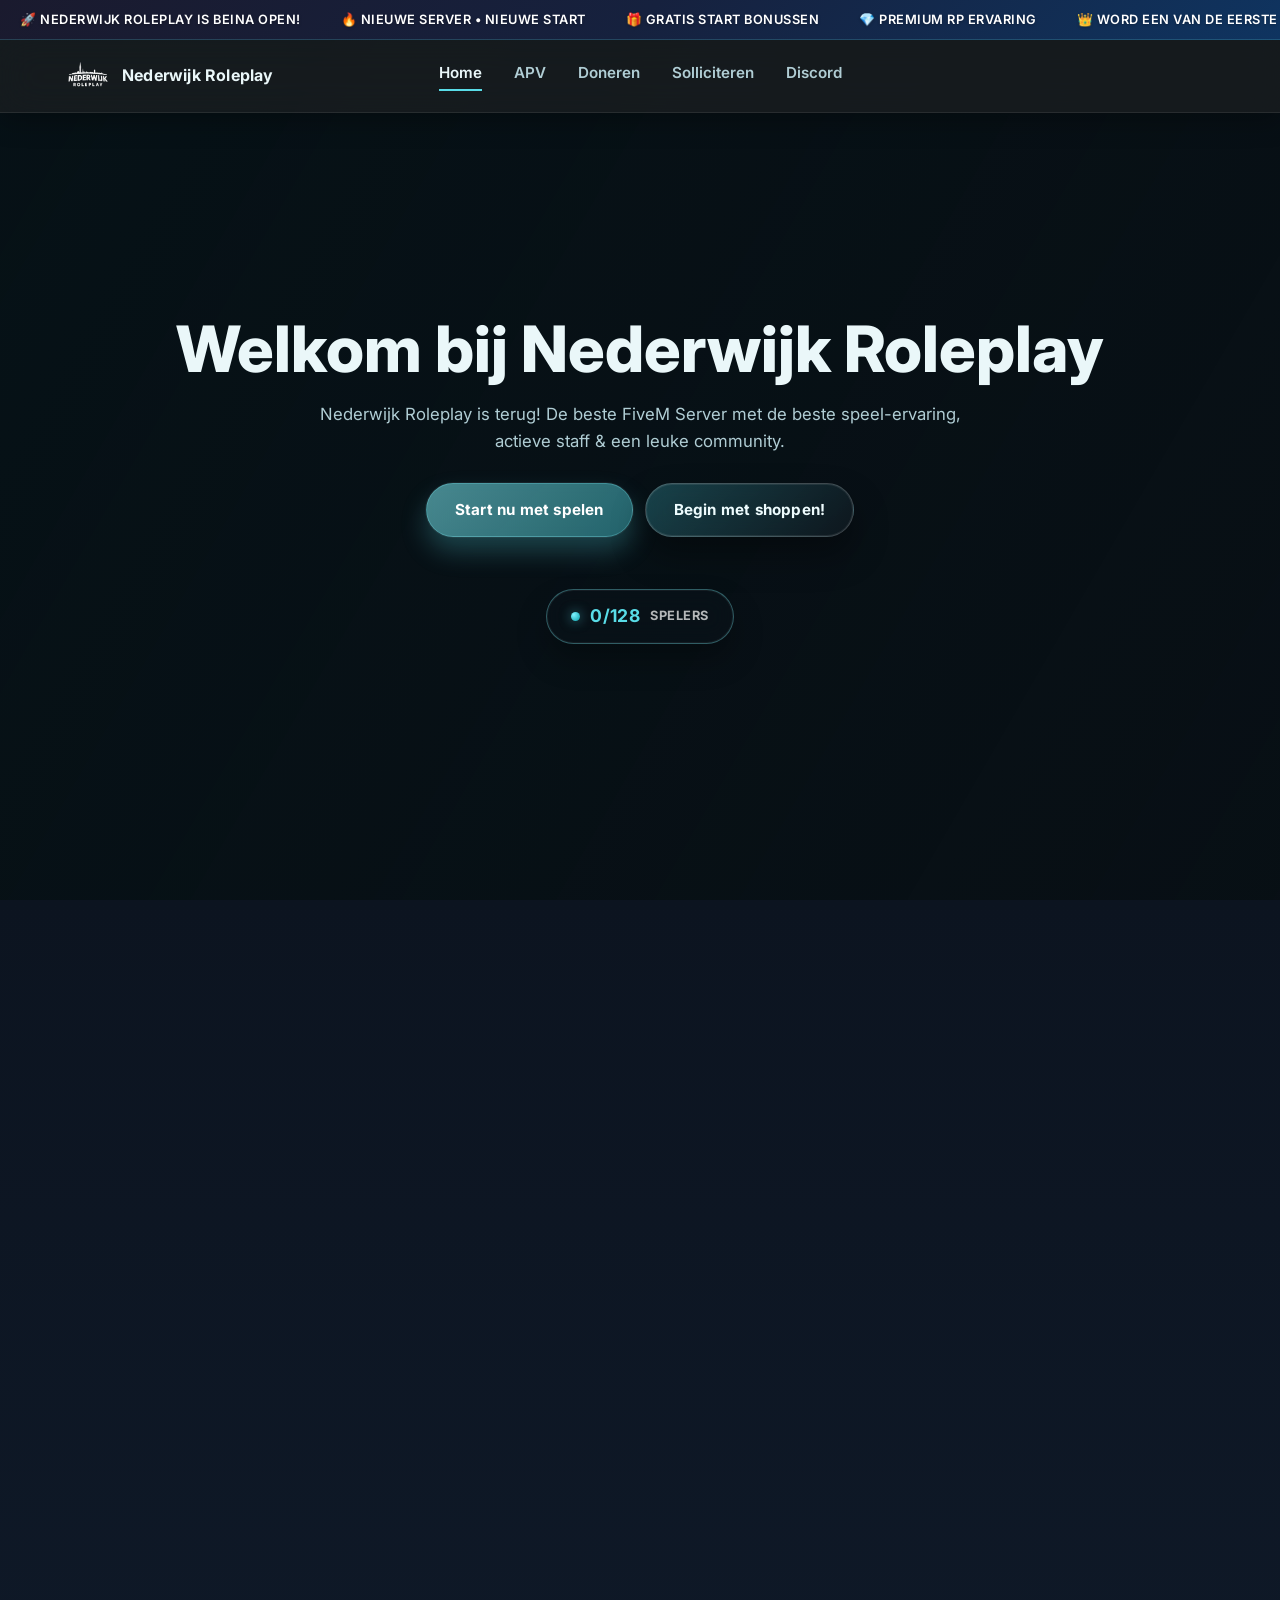
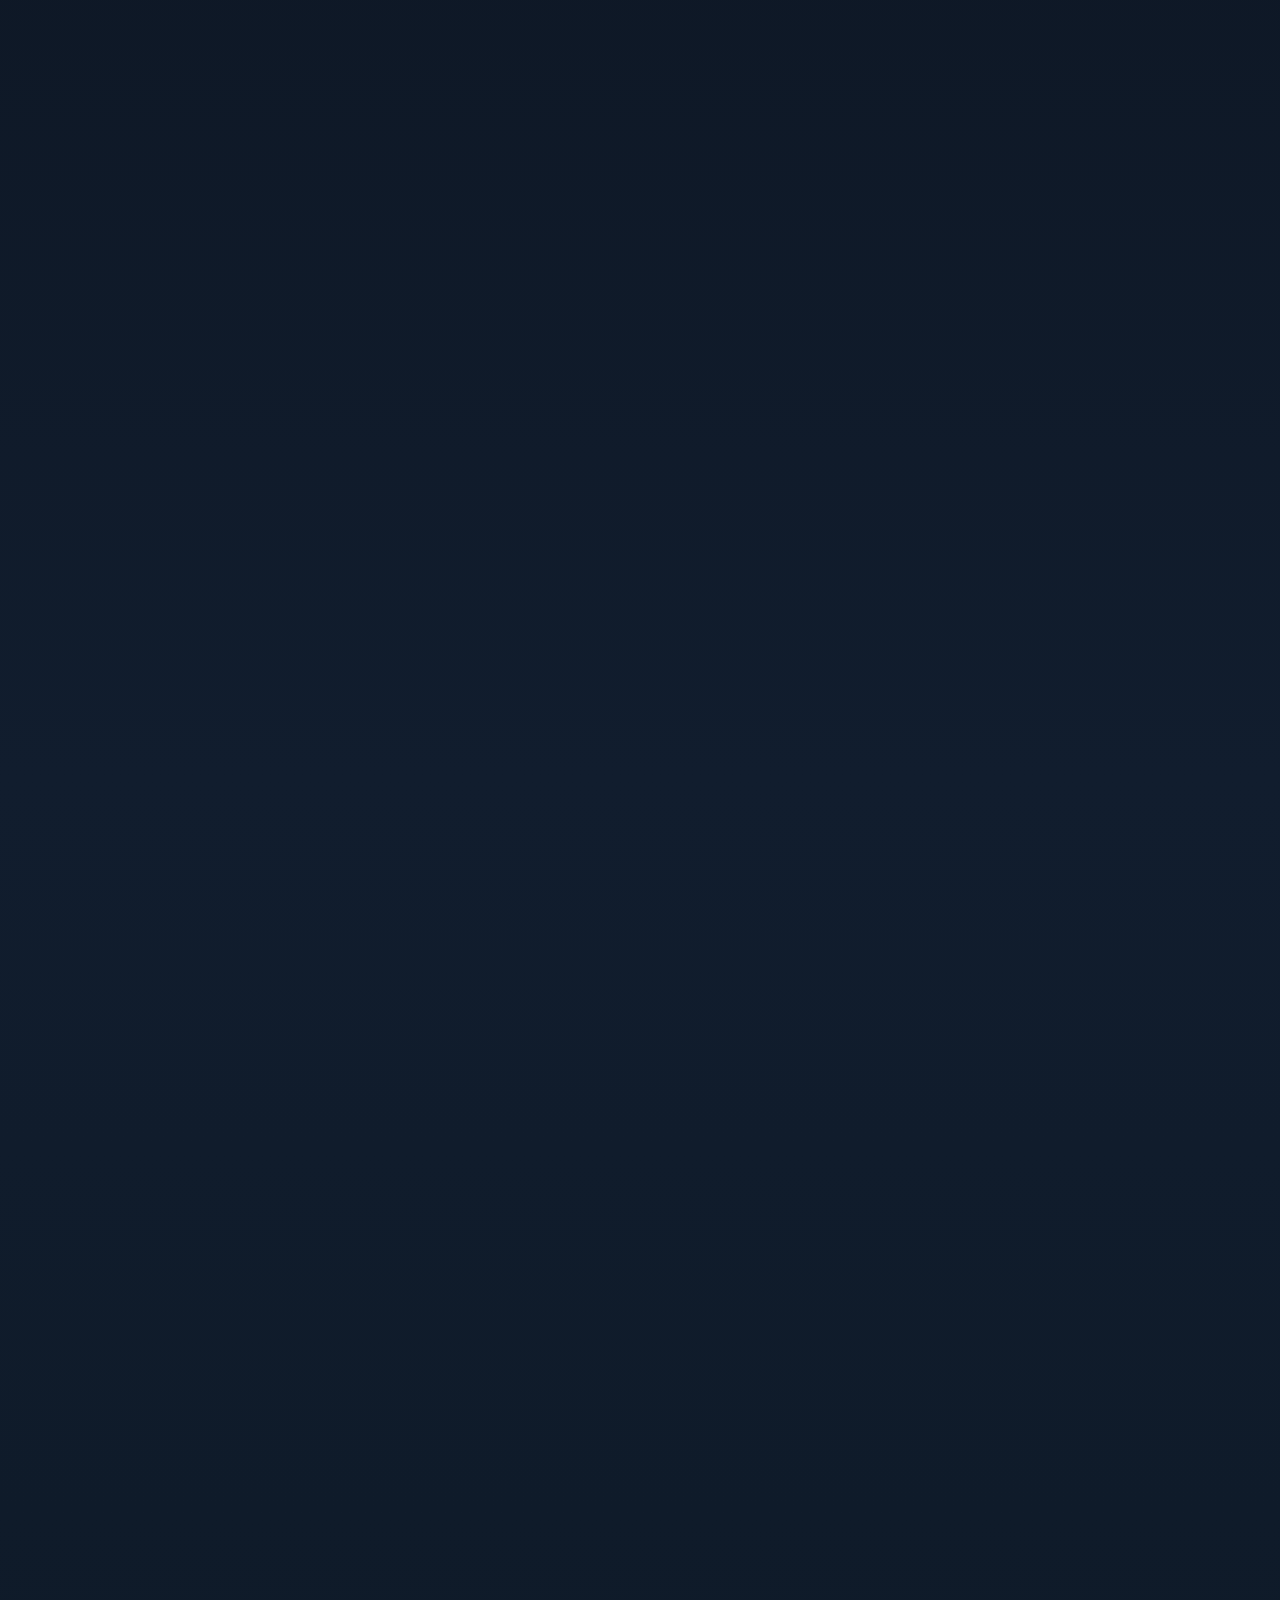
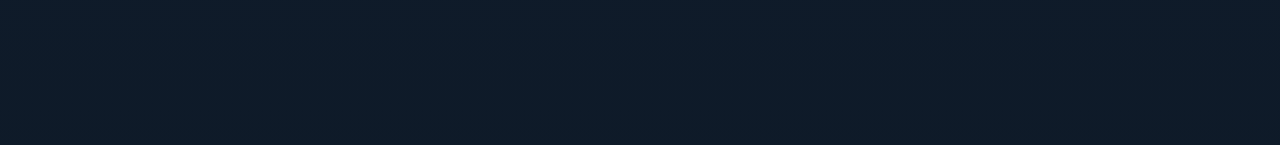
==== index.html @ 26eb183d "Update index.html" ====
<!DOCTYPE html>
<html lang="nl" class="home-page">
  <head>
    <meta charset="UTF-8" />
    <meta name="viewport" content="width=device-width, initial-scale=1.0" />
    <title>Nederwijk Roleplay | FiveM Server</title>
    <meta
      name="description"
      content="Nederwijk Roleplay is een professionele FiveM roleplay server met realistische gameplay, actieve staff en een hechte community."
    />
    <link rel="preconnect" href="https://fonts.googleapis.com" />
    <link rel="preconnect" href="https://fonts.gstatic.com" crossorigin />
    <link rel="dns-prefetch" href="https://fonts.googleapis.com" />
    <link rel="dns-prefetch" href="https://fonts.gstatic.com" />
    <link rel="dns-prefetch" href="https://discord.gg" />
    <link rel="dns-prefetch" href="https://Nederwijk-roleplay.tebex.io" />
    <link
      href="https://fonts.googleapis.com/css2?family=Inter:wght@300;400;500;600;700;800&display=swap"
      rel="stylesheet"
    />
    <link rel="icon" type="image/png" href="assets/images/favicon.png" />
    <link rel="stylesheet" href="/assets/css/styles.css" />
    <link rel="prefetch" href="/apv" />
    <link rel="prefetch" href="/solliciteren" />
  </head>
  <body class="home-page">
    <main>
      <section id="home" class="hero">
        <video
          class="hero-video"
          autoplay
          muted
          loop
          playsinline
          preload="auto"
          fetchpriority="high"
        >
          <source src="https://eindhovenrp-beta.vercel.app/assets/video/herovideo.mp4" type="video/mp4" />
        </video>
        <div class="hero-overlay"></div>
        <div class="hero-content">
          <h1>Welkom bij Nederwijk Roleplay</h1>
          <p class="hero-subtitle">
            Nederwijk Roleplay is terug! De beste FiveM Server met de beste speel-ervaring,
            actieve staff & een leuke community.
          </p>
          <div class="hero-actions">
            <a class="button primary" href="#join">
              Start nu met spelen
            </a>
            <a class="button ghost donate" href="#doneren">
              Begin met shoppen!
            </a>
          </div>
          <div class="hero-online">
            <span class="online-count">0/128</span>
            <span class="online-label">Spelers</span>
          </div>
        </div>
      </section>

      <section class="section home-donate" id="doneren">
        <div class="donate-decor donate-decor-1"></div>
        <div class="donate-decor donate-decor-2"></div>
        <div class="section-header">
          <p class="eyebrow">DONATIE STORE</p>
          <h2>Steun Nederwijk Roleplay</h2>
          <p>
            In onze officiële store vind je alles wat je nodig hebt. Met jouw steun houden
            wij de server online en kunnen honderden spelers dagelijks genieten van de beste roleplay-ervaring.
          </p>
        </div>

        <div class="donate-features">
          <div class="donate-feature">
            <svg viewBox="0 0 24 24" fill="none" stroke="currentColor" stroke-width="2" stroke-linecap="round" stroke-linejoin="round"><path d="M12 22s8-4 8-10V5l-8-3-8 3v7c0 6 8 10 8 10z"/></svg>
            <span>Veilig Betalen</span>
          </div>
          <div class="donate-feature">
            <svg viewBox="0 0 24 24" fill="none" stroke="currentColor" stroke-width="2" stroke-linecap="round" stroke-linejoin="round"><circle cx="12" cy="12" r="10"/><polyline points="12 6 12 12 16 14"/></svg>
            <span>Direct Geleverd</span>
          </div>
          <div class="donate-feature">
            <svg viewBox="0 0 24 24" fill="none" stroke="currentColor" stroke-width="2" stroke-linecap="round" stroke-linejoin="round"><path d="M20.84 4.61a5.5 5.5 0 0 0-7.78 0L12 5.67l-1.06-1.06a5.5 5.5 0 0 0-7.78 7.78l1.06 1.06L12 21.23l7.78-7.78 1.06-1.06a5.5 5.5 0 0 0 0-7.78z"/></svg>
            <span>Steun de Server</span>
          </div>
        </div>

        <div class="donate-steps-grid">
          <div class="donate-step-item">
            <span class="donate-step-num">1</span>
            <div class="donate-step-icon">
              <svg viewBox="0 0 24 24" fill="none" stroke="currentColor" stroke-width="2" stroke-linecap="round" stroke-linejoin="round">
                <path d="M15 3h4a2 2 0 0 1 2 2v14a2 2 0 0 1-2 2h-4"/>
                <polyline points="10 17 15 12 10 7"/>
                <line x1="15" y1="12" x2="3" y2="12"/>
              </svg>
            </div>
            <h4>Koppel CFX Account</h4>
            <p>
              Open je FiveM launcher en log in. Controleer rechtsboven welk CFX-account
              gekoppeld is aan je FiveM.
            </p>
          </div>
          <div class="donate-step-item">
            <span class="donate-step-num">2</span>
            <div class="donate-step-icon">
              <svg viewBox="0 0 24 24" fill="none" stroke="currentColor" stroke-width="2" stroke-linecap="round" stroke-linejoin="round">
                <rect x="3" y="5" width="18" height="14" rx="2"/>
                <line x1="3" y1="10" x2="21" y2="10"/>
                <path d="M7 15h.01"/>
                <path d="M11 15h2"/>
              </svg>
            </div>
            <h4>Shop &amp; Betaal</h4>
            <p>
              Log in op de store met hetzelfde CFX-account. Kies je items en betaal veilig
              met iDEAL, Klarna of andere methoden.
            </p>
          </div>
          <div class="donate-step-item">
            <span class="donate-step-num">3</span>
            <div class="donate-step-icon">
              <svg viewBox="0 0 24 24" fill="none" stroke="currentColor" stroke-width="2" stroke-linecap="round" stroke-linejoin="round">
                <path d="M22 11.08V12a10 10 0 1 1-5.93-9.14"/>
                <polyline points="22 4 12 14.01 9 11.01"/>
              </svg>
            </div>
            <h4>Ontvang Direct</h4>
            <p>
              Als je met hetzelfde account bent ingelogd, verschijnen je items automatisch
              in-game. Geen extra stappen nodig.
            </p>
          </div>
        </div>

        <div class="donate-cta-row">
          <p>Bij vragen kun je ons altijd bereiken via Discord. Wij accepteren iDEAL, Klarna en meer.</p>
          <a class="donate-cta-link" href="https://discord.gg/Nederwijkrp" target="_blank" rel="noreferrer">
            Ga naar de Store &rarr;
          </a>
        </div>
      </section>

      <section class="home-apply" id="solliciteren">
        <div class="apply-glow apply-glow-1"></div>
        <div class="apply-glow apply-glow-2"></div>
        <div class="apply-wrapper">
          <div class="apply-left">
            <div class="apply-left-card">
              <p class="apply-label">WORD STAFF</p>
              <h2 class="apply-title">Word onderdeel<br>van ons team</h2>
              <p class="apply-subtitle">
                Wij zijn op zoek naar gemotiveerde mensen die ons team willen versterken.
                Als stafflid help je mee aan de beste FiveM roleplay ervaring.
              </p>
              <a class="apply-discord-btn" href="/solliciteren/staff">
                Solliciteer nu
              </a>
              <div class="apply-divider"></div>
              <div class="apply-stats">
                <div class="apply-stat">
                  <div class="apply-stat-icon">
                    <svg viewBox="0 0 24 24" fill="none" stroke="currentColor" stroke-width="2" stroke-linecap="round" stroke-linejoin="round">
                      <path d="M17 21v-2a4 4 0 0 0-4-4H5a4 4 0 0 0-4 4v2"/>
                      <circle cx="9" cy="7" r="4"/>
                      <path d="M23 21v-2a4 4 0 0 0-3-3.87"/>
                      <path d="M16 3.13a4 4 0 0 1 0 7.75"/>
                    </svg>
                  </div>
                  <div>
                    <span class="apply-stat-value">Actief Team</span>
                    <span class="apply-stat-desc">Dagelijks online staffleden</span>
                  </div>
                </div>
                <div class="apply-stat">
                  <div class="apply-stat-icon">
                    <svg viewBox="0 0 24 24" fill="none" stroke="currentColor" stroke-width="2" stroke-linecap="round" stroke-linejoin="round">
                      <circle cx="12" cy="12" r="10"/>
                      <polyline points="12 6 12 12 16 14"/>
                    </svg>
                  </div>
                  <div>
                    <span class="apply-stat-value">Snelle Reactie</span>
                    <span class="apply-stat-desc">Sollicitaties binnen 48 uur</span>
                  </div>
                </div>
                <div class="apply-stat">
                  <div class="apply-stat-icon">
                    <svg viewBox="0 0 24 24" fill="none" stroke="currentColor" stroke-width="2" stroke-linecap="round" stroke-linejoin="round">
                      <path d="M22 11.08V12a10 10 0 1 1-5.93-9.14"/>
                      <polyline points="22 4 12 14.01 9 11.01"/>
                    </svg>
                  </div>
                  <div>
                    <span class="apply-stat-value">Begeleiding</span>
                    <span class="apply-stat-desc">Volledige training na selectie</span>
                  </div>
                </div>
              </div>
            </div>
          </div>
          <div class="apply-right">
            <div class="apply-process">
              <h3 class="apply-process-title">Hoe werkt het?</h3>
              <div class="apply-step-row">
                <div class="apply-step-indicator">
                  <span class="apply-step-circle">1</span>
                  <span class="apply-step-line"></span>
                </div>
                <div class="apply-step-text">
                  <h4>Lees de vereisten</h4>
                  <p>Controleer of je voldoet aan de minimale eisen zoals leeftijd en ervaring.</p>
                </div>
              </div>
              <div class="apply-step-row">
                <div class="apply-step-indicator">
                  <span class="apply-step-circle">2</span>
                  <span class="apply-step-line"></span>
                </div>
                <div class="apply-step-text">
                  <h4>Open een ticket</h4>
                  <p>Maak een sollicitatieticket aan in onze Discord en vul het formulier in.</p>
                </div>
              </div>
              <div class="apply-step-row">
                <div class="apply-step-indicator">
                  <span class="apply-step-circle">3</span>
                </div>
                <div class="apply-step-text">
                  <h4>Gesprek met management</h4>
                  <p>Na beoordeling word je uitgenodigd voor een persoonlijk gesprek.</p>
                </div>
              </div>
            </div>
            <div class="apply-requirements">
              <h3 class="apply-req-title">Vereisten</h3>
              <div class="apply-req-grid">
                <div class="apply-req-item">
                  <svg viewBox="0 0 24 24" fill="none" stroke="currentColor" stroke-width="2.5" stroke-linecap="round" stroke-linejoin="round"><polyline points="20 6 9 17 4 12"/></svg>
                  <span>Minimaal 16 jaar</span>
                </div>
                <div class="apply-req-item">
                  <svg viewBox="0 0 24 24" fill="none" stroke="currentColor" stroke-width="2.5" stroke-linecap="round" stroke-linejoin="round"><polyline points="20 6 9 17 4 12"/></svg>
                  <span>FiveM RP ervaring</span>
                </div>
                <div class="apply-req-item">
                  <svg viewBox="0 0 24 24" fill="none" stroke="currentColor" stroke-width="2.5" stroke-linecap="round" stroke-linejoin="round"><polyline points="20 6 9 17 4 12"/></svg>
                  <span>Nederlands spreken</span>
                </div>
                <div class="apply-req-item">
                  <svg viewBox="0 0 24 24" fill="none" stroke="currentColor" stroke-width="2.5" stroke-linecap="round" stroke-linejoin="round"><polyline points="20 6 9 17 4 12"/></svg>
                  <span>Meerdere uren/week</span>
                </div>
                <div class="apply-req-item">
                  <svg viewBox="0 0 24 24" fill="none" stroke="currentColor" stroke-width="2.5" stroke-linecap="round" stroke-linejoin="round"><polyline points="20 6 9 17 4 12"/></svg>
                  <span>Geen actieve straffen</span>
                </div>
                <div class="apply-req-item">
                  <svg viewBox="0 0 24 24" fill="none" stroke="currentColor" stroke-width="2.5" stroke-linecap="round" stroke-linejoin="round"><polyline points="20 6 9 17 4 12"/></svg>
                  <span>Werkende microfoon</span>
                </div>
              </div>
            </div>
          </div>
        </div>
      </section>
    </main>
    <footer class="footer">
      <div class="footer-top">
        <div class="footer-grid">
          <div class="footer-brand">
            <a class="logo" href="/home">
              <span class="logo-mark">
                <img src="assets/images/ehlogo.png" alt="Nederwijk Roleplay" loading="lazy" decoding="async" />
              </span>
              <span class="logo-text">Nederwijk Roleplay</span>
            </a>
            <p class="footer-brand-desc">
              De beste FiveM roleplay ervaring van Nederland. Kwaliteit, sfeer en realistische verhalen staan bij ons centraal.
            </p>
            <div class="footer-socials">
              <a href="https://discord.gg/Nederwijkrp" target="_blank" rel="noreferrer" aria-label="Discord">
                <svg viewBox="0 0 24 24" aria-hidden="true"><path fill="currentColor" d="M19.73 4.87A18.7 18.7 0 0 0 15.1 3.5a13 13 0 0 0-.64 1.3 17.5 17.5 0 0 0-4.92 0c-.19-.45-.41-.88-.64-1.3A18.6 18.6 0 0 0 4.27 4.87C1.6 8.9.88 12.83 1.23 16.7a18.6 18.6 0 0 0 5.53 2.8c.45-.62.85-1.27 1.2-1.95a12 12 0 0 1-1.9-.93c.16-.12.32-.24.47-.36a13.7 13.7 0 0 0 11 0c.16.12.32.24.47.36-.62.37-1.26.69-1.9.93.35.68.75 1.33 1.2 1.95a18.6 18.6 0 0 0 5.53-2.8c.48-4.48-.7-8.38-3.13-11.83ZM8.7 14.6c-1.04 0-1.9-.96-1.9-2.12 0-1.16.83-2.12 1.9-2.12 1.06 0 1.91.96 1.9 2.12 0 1.16-.84 2.12-1.9 2.12Zm6.6 0c-1.04 0-1.9-.96-1.9-2.12 0-1.16.83-2.12 1.9-2.12 1.06 0 1.91.96 1.9 2.12 0 1.16-.84 2.12-1.9 2.12Z"/></svg>
              </a>
            </div>
          </div>
          <div class="footer-col">
            <h4>Navigatie</h4>
            <ul>
              <li><a href="/home">Home</a></li>
              <li><a href="/apv">Regels</a></li>
              <li><a href="https://Nederwijk-roleplay.tebex.io/" target="_blank" rel="noreferrer">Doneren</a></li>
              <li><a href="/solliciteren">Solliciteren</a></li>
            </ul>
          </div>
          <div class="footer-col">
            <h4>Community</h4>
            <ul>
              <li><a href="https://discord.gg/Nederwijkrp" target="_blank" rel="noreferrer">Discord Server</a></li>
              <li><a href="https://discord.gg/Nederwijkrp" target="_blank" rel="noreferrer">Support Ticket</a></li>
              <li><a href="/solliciteren">Solliciteren</a></li>
            </ul>
          </div>
          <div class="footer-col">
            <h4>Informatie</h4>
            <ul>
              <li><a href="/apv">Serverregels</a></li>
              <li><a href="https://discord.gg/Nederwijkrp" target="_blank" rel="noreferrer">Veelgestelde Vragen</a></li>
              <li><a href="https://Nederwijk-roleplay.tebex.io/" target="_blank" rel="noreferrer">Store &amp; Donaties</a></li>
            </ul>
          </div>
        </div>
      </div>
      <div class="footer-bottom">
        <div class="footer-bottom-inner">
          <span>&copy; 2026 Nederwijk Roleplay. Alle rechten voorbehouden.</span>
          <div class="footer-bottom-links">
            <a href="https://discord.gg/Nederwijkrp" target="_blank" rel="noreferrer">Contact</a>
            <span class="footer-dot"></span>
            <a href="/apv">Regels</a>
          </div>
        </div>
      </div>
    </footer>
    <script src="assets/js/script.js" defer></script>
  </body>
</html>
---- assets/css/styles.css ----
:root {
  color-scheme: dark;
  --primary: #59dce7;
  --primary-dark: #2bb8c3;
  --bg: #111111;
  --surface: rgba(41, 41, 41, 0.6);
  --surface-soft: rgba(41, 41, 41, 0.45);
  --text: #eaf7f9;
  --muted: #b0cdd4;
  --border: rgba(255, 255, 255, 0.08);
  --shadow: 0 30px 60px rgba(0, 0, 0, 0.45);
}

* {
  margin: 0;
  padding: 0;
  box-sizing: border-box;
}

html,
body {
  height: 100%;
}

body {
  font-family: "Inter", sans-serif;
  background:
    radial-gradient(circle at top, rgba(41, 41, 41, 0.35), rgba(17, 17, 17, 0.9)),
    var(--bg);
  color: var(--text);
  line-height: 1.6;
  overflow-x: hidden;
}

body.rules-page {
  background: #0d1822;
}

body.solliciteren-page {
  background: #0d1822;
}



html.home-page,
body.home-page {
  min-height: 100%;
  overscroll-behavior: none;
}

body.home-page {
  width: 100%;
  position: relative;
  overflow-x: hidden;
}

body.home-page main {
  min-height: 100vh;
}

body.home-page .hero {
  min-height: 100vh;
}

a {
  color: inherit;
  text-decoration: none;
}

img {
  max-width: 100%;
  display: block;
}

.site-header {
  position: fixed;
  top: 40px;
  left: 0;
  right: 0;
  z-index: 50;
  backdrop-filter: blur(18px);
  -webkit-backdrop-filter: blur(18px);
  background: rgba(41, 41, 41, 0.45);
  border-bottom: 1px solid var(--border);
  box-shadow: 0 10px 24px rgba(0, 0, 0, 0.25);
  transform: translateZ(0);
  will-change: transform;
}

body:not(.home-page):not(.rules-page):not(.solliciteren-page) .site-header {
  top: 0;
}

.promo-bar {
  position: fixed;
  top: 0;
  left: 0;
  right: 0;
  z-index: 51;
  background: linear-gradient(135deg, #1a1a2e 0%, #16213e 50%, #0f3460 100%);
  border-bottom: 1px solid rgba(89, 220, 231, 0.2);
  overflow: hidden;
  height: 40px;
  display: none;
}


body.home-page .promo-bar,
body.rules-page .promo-bar,
body.solliciteren-page .promo-bar {
  display: block;
}

@keyframes shimmer {
  0%, 100% { opacity: 0.3; }
  50% { opacity: 0.7; }
}

.promo-bar.hidden {
  transform: translateY(-100%);
  opacity: 0;
  pointer-events: none;
}

.promo-track {
  display: flex;
  align-items: center;
  gap: 0;
  height: 40px;
  white-space: nowrap;
  width: max-content;
  animation: promo-scroll 50s linear infinite;
  will-change: transform;
  transform: translateZ(0);
  backface-visibility: hidden;
}

.promo-items {
  display: inline-flex;
  align-items: center;
  gap: 40px;
  padding: 0 20px;
  flex-shrink: 0;
  font-weight: 600;
  color: #ffffff;
  text-transform: uppercase;
  letter-spacing: 0.8px;
  font-size: 0.8rem;
  text-shadow: 0 1px 3px rgba(0, 0, 0, 0.3);
}

.promo-items span {
  display: inline-flex;
  align-items: center;
  gap: 10px;
  padding: 0;
  border-radius: 0;
  background: transparent;
  border: none;
  font-size: 0.8rem;
  font-weight: 600;
  letter-spacing: 0.5px;
  text-transform: uppercase;
  color: #fff;
  position: relative;
}

.promo-items span svg {
  width: 16px;
  height: 16px;
  flex-shrink: 0;
  stroke-linecap: round;
  stroke-linejoin: round;
}

@keyframes iconPulse {
  0%, 100% { 
    transform: scale(1);
  }
  50% { 
    transform: scale(1.08);
  }
}

.promo-items span::before {
  display: none;
}

@keyframes promo-scroll {
  from {
    transform: translateX(0);
  }
  to {
    transform: translateX(-20%);
  }
}

.navbar {
  max-width: 1200px;
  margin: 0 auto;
  display: flex;
  flex-wrap: wrap;
  align-items: center;
  justify-content: center;
  gap: 16px;
  padding: 16px 20px;
  min-height: 72px;
  position: relative;
}

.navbar .logo {
  flex-shrink: 0;
}

.navbar .nav-links {
  order: 3;
  flex-basis: 100%;
}

.navbar .nav-actions {
  display: flex;
  align-items: center;
  gap: 12px;
  position: absolute;
  right: 20px;
  top: 50%;
  transform: translateY(-50%);
}

.logo {
  display: flex;
  align-items: center;
  gap: 14px;
  font-weight: 700;
  letter-spacing: 0.2px;
}

.logo-mark {
  display: inline-flex;
  align-items: center;
  justify-content: center;
}

.logo img {
  width: 40px;
  height: 40px;
  object-fit: contain;
}

.logo-text {
  font-size: 1.2rem;
  font-weight: 700;
  color: var(--text);
}

.nav-actions {
  display: flex;
  align-items: center;
  gap: 20px;
  justify-content: flex-end;
}

.nav-links {
  display: none;
  align-items: center;
  justify-content: center;
  gap: 32px;
  font-weight: 600;
  font-size: 0.95rem;
  color: var(--muted);
  width: 100%;
}

.nav-links a {
  position: relative;
  padding-bottom: 6px;
  transition: color 0.3s ease;
}

.nav-links a::after {
  content: "";
  position: absolute;
  left: 0;
  bottom: 0;
  width: 0;
  height: 2px;
  background: var(--primary);
  transition: width 0.3s ease;
}

.nav-links a:hover,
.nav-links a:focus {
  color: var(--text);
}

.nav-links a.active {
  color: var(--text);
}

.nav-links a.active::after {
  width: 100%;
}

.nav-links a:hover::after,
.nav-links a:focus::after {
  width: 100%;
}

.nav-discord {
  padding: 10px 20px;
  height: 46px;
  min-width: 100px;
  border-radius: 14px;
  display: inline-flex;
  align-items: center;
  justify-content: center;
  gap: 8px;
  background: linear-gradient(135deg, rgba(109, 123, 255, 0.95), rgba(81, 99, 255, 0.9));
  color: #ffffff;
  border: 1px solid rgba(255, 255, 255, 0.2);
  box-shadow: 0 12px 22px rgba(81, 99, 255, 0.35);
  font-weight: 700;
  letter-spacing: 0.2px;
  font-size: 0.9rem;
  transition: transform 0.2s ease, box-shadow 0.2s ease, filter 0.2s ease;
}

.nav-discord svg {
  width: 18px;
  height: 18px;
  fill: currentColor;
}

.nav-discord span {
  display: none;
}

/* Discord link inside mobile nav menu - hidden on desktop */
.nav-link-discord {
  display: none;
}

.nav-discord:hover {
  transform: translateY(-2px);
  box-shadow: 0 20px 34px rgba(81, 99, 255, 0.5), 0 0 22px rgba(81, 99, 255, 0.35);
  filter: brightness(1.05);
}

.nav-toggle {
  display: flex;
  flex-direction: column;
  margin-left: 8px;
  width: 44px;
  height: 44px;
  border-radius: 12px;
  border: 1px solid var(--border);
  background: var(--surface);
  align-items: center;
  justify-content: center;
  gap: 5px;
  cursor: pointer;
  position: relative;
  z-index: 120;
  transition: background 0.3s ease, border-color 0.3s ease;
}

.nav-toggle:hover {
  background: rgba(89, 220, 231, 0.08);
  border-color: rgba(89, 220, 231, 0.2);
}

.nav-toggle span {
  display: block;
  width: 20px;
  height: 2px;
  background: var(--text);
  border-radius: 2px;
  transition: transform 0.3s ease, opacity 0.3s ease, width 0.3s ease;
}

/* Hamburger to X animation */
.nav-toggle[aria-expanded="true"] span:nth-child(1) {
  transform: translateY(7px) rotate(45deg);
}

.nav-toggle[aria-expanded="true"] span:nth-child(2) {
  opacity: 0;
  transform: scaleX(0);
}

.nav-toggle[aria-expanded="true"] span:nth-child(3) {
  transform: translateY(-7px) rotate(-45deg);
}

.hero {
  position: relative;
  height: 100vh;
  height: 100svh;
  display: flex;
  align-items: center;
  justify-content: center;
  margin-top: 0;
  padding: 100px 20px 60px;
  overflow: hidden;
  background: #0a0e14;
  contain: layout style;
}


.page-hero {
  position: relative;
  margin-top: -72px;
  padding: 140px 24px 90px;
  overflow: hidden;
  background: radial-gradient(circle at top, rgba(15, 28, 38, 0.7), rgba(6, 12, 18, 0.98));
}

.page-hero::after {
  content: "";
  position: absolute;
  inset: 0;
  background: linear-gradient(120deg, rgba(89, 220, 231, 0.08), transparent 60%);
  pointer-events: none;
}

.page-hero-content {
  position: relative;
  z-index: 1;
  max-width: 900px;
  margin: 0 auto;
  text-align: center;
}

.hero-video {
  position: absolute;
  inset: 0;
  width: 100%;
  height: 100%;
  min-width: 100%;
  min-height: 100%;
  object-fit: cover;
  object-position: center;
  z-index: 0;
  filter: saturate(1.1);
  transform: translateZ(0);
  backface-visibility: hidden;
  opacity: 1;
}

.hero-video.is-playing {
  opacity: 1;
}

.hero-overlay {
  position: absolute;
  inset: 0;
  background: linear-gradient(
      120deg,
      rgba(6, 18, 23, 0.9),
      rgba(6, 18, 23, 0.4)
    );
  z-index: 1;
}

.hero-content {
  position: relative;
  max-width: 1000px;
  text-align: center;
  z-index: 2;
}

.eyebrow {
  text-transform: uppercase;
  letter-spacing: 2.5px;
  font-size: 0.85rem;
  color: #f3fdff;
  font-weight: 900;
  display: inline-flex;
  align-items: center;
  padding: 8px 18px;
  border-radius: 999px;
  background: linear-gradient(135deg, rgba(89, 220, 231, 0.35), rgba(81, 99, 255, 0.18));
  border: 1px solid rgba(89, 220, 231, 0.6);
  box-shadow: 0 14px 28px rgba(8, 15, 20, 0.35), 0 0 18px rgba(89, 220, 231, 0.18);
  position: relative;
  overflow: hidden;
  animation: eyebrow-glow 3.2s ease-in-out infinite;
}

.rules-page .eyebrow {
  background: linear-gradient(135deg, rgba(255, 255, 255, 0.08), rgba(255, 255, 255, 0.04));
  border: 1px solid rgba(255, 255, 255, 0.15);
  box-shadow: 0 8px 16px rgba(0, 0, 0, 0.3);
  color: rgba(255, 255, 255, 0.9);
}

.eyebrow::after {
  content: "";
  position: absolute;
  inset: 0;
  background: linear-gradient(120deg, transparent, rgba(255, 255, 255, 0.18), transparent);
  transform: translateX(-120%);
  animation: eyebrow-sheen 3.2s ease-in-out infinite;
}

@keyframes eyebrow-glow {
  0%,
  100% {
    box-shadow: 0 14px 28px rgba(8, 15, 20, 0.35), 0 0 16px rgba(89, 220, 231, 0.2);
  }
  50% {
    box-shadow: 0 18px 36px rgba(8, 15, 20, 0.4), 0 0 26px rgba(89, 220, 231, 0.35);
  }
}

@keyframes eyebrow-sheen {
  0% {
    transform: translateX(-120%);
    opacity: 0;
  }
  40% {
    opacity: 0.6;
  }
  60% {
    transform: translateX(120%);
    opacity: 0;
  }
  100% {
    transform: translateX(120%);
    opacity: 0;
  }
}

.hero h1 {
  font-size: clamp(1.8rem, 6vw, 4rem);
  margin: 14px 0 14px;
  font-weight: 800;
  line-height: 1.2;
}

.hero-subtitle {
  color: var(--muted);
  max-width: 680px;
  margin: 0 auto 28px;
  font-size: clamp(0.95rem, 2.5vw, 1.05rem);
  line-height: 1.6;
}

.hero-actions {
  display: flex;
  justify-content: center;
  gap: 12px;
  flex-wrap: wrap;
  margin-bottom: 32px;
}

.button {
  display: inline-flex;
  align-items: center;
  justify-content: center;
  gap: 10px;
  padding: 14px 28px;
  border-radius: 999px;
  font-weight: 700;
  font-size: 0.95rem;
  border: 1px solid transparent;
  letter-spacing: 0.2px;
  box-shadow: 0 12px 24px rgba(0, 0, 0, 0.2);
  transition: transform 0.25s ease, box-shadow 0.25s ease, border-color 0.25s ease,
    background 0.25s ease;
}

.button-icon {
  width: 18px;
  height: 18px;
  fill: currentColor;
  opacity: 0.9;
}

.button:hover {
  transform: translateY(-2px);
}

.button.primary {
  background: linear-gradient(
    135deg,
    rgba(125, 235, 243, 0.55),
    rgba(70, 201, 213, 0.45)
  );
  color: #ffffff;
  border: 1px solid rgba(125, 235, 243, 0.3);
  box-shadow: 0 14px 26px rgba(89, 220, 231, 0.25), 0 0 0 1px rgba(255, 255, 255, 0.06);
  backdrop-filter: blur(6px);
}

.button.ghost {
  border-color: rgba(125, 235, 243, 0.55);
  color: var(--text);
  background: rgba(10, 19, 26, 0.55);
  backdrop-filter: blur(12px);
  box-shadow: 0 16px 30px rgba(0, 0, 0, 0.28), inset 0 0 0 1px rgba(255, 255, 255, 0.05);
}

.button.ghost.donate {
  border-color: rgba(255, 255, 255, 0.2);
  background: linear-gradient(
    135deg,
    rgba(72, 198, 214, 0.28),
    rgba(14, 23, 30, 0.9)
  );
  color: #eefcfe;
  font-weight: 700;
  box-shadow: 0 18px 34px rgba(0, 0, 0, 0.35),
    inset 0 0 0 1px rgba(255, 255, 255, 0.08);
  transition: transform 0.2s ease, box-shadow 0.2s ease, border-color 0.2s ease,
    background 0.2s ease;
}

.button.primary:hover {
  box-shadow: 0 20px 36px rgba(89, 220, 231, 0.42), 0 0 22px rgba(89, 220, 231, 0.2);
}

.button.ghost:hover {
  border-color: rgba(125, 235, 243, 0.85);
  box-shadow: 0 18px 32px rgba(0, 0, 0, 0.35), 0 0 18px rgba(89, 220, 231, 0.2);
}

.button.ghost.donate:hover {
  border-color: rgba(255, 255, 255, 0.24);
  background: linear-gradient(
    135deg,
    rgba(89, 220, 231, 0.4),
    rgba(10, 21, 27, 0.75)
  );
  box-shadow: 0 18px 34px rgba(0, 0, 0, 0.35),
    0 0 18px rgba(89, 220, 231, 0.18),
    inset 0 0 0 1px rgba(255, 255, 255, 0.08);
}

.hero-online {
  margin-top: 20px;
  display: inline-flex;
  align-items: center;
  gap: 10px;
  padding: 12px 24px;
  border-radius: 999px;
  background: rgba(10, 19, 26, 0.55);
  border: 1px solid rgba(125, 235, 243, 0.35);
  box-shadow: 0 16px 30px rgba(0, 0, 0, 0.28), inset 0 0 0 1px rgba(255, 255, 255, 0.05);
  backdrop-filter: blur(12px);
  transition: transform 0.25s ease, box-shadow 0.25s ease, border-color 0.25s ease,
    background 0.25s ease;
  position: relative;
}

.hero-online::before {
  content: "";
  width: 9px;
  height: 9px;
  border-radius: 50%;
  background: radial-gradient(circle at 30% 30%, #7ff3ff, #2bb8c3 70%);
  box-shadow: 0 0 12px rgba(89, 220, 231, 0.55);
}

.hero-online:hover {
  transform: translateY(-3px);
  border-color: rgba(125, 235, 243, 0.6);
  background: rgba(14, 26, 34, 0.68);
  box-shadow: 0 20px 36px rgba(0, 0, 0, 0.38), 0 0 18px rgba(89, 220, 231, 0.18);
}

.online-count {
  font-size: 1.1rem;
  font-weight: 700;
  color: var(--primary);
  letter-spacing: 0.4px;
}

.online-label {
  font-size: 0.8rem;
  color: rgba(255, 255, 255, 0.7);
  letter-spacing: 0.5px;
  text-transform: uppercase;
  font-weight: 700;
}

.section {
  padding: 120px 24px;
}

.section.alt {
  background: rgba(41, 41, 41, 0.3);
}

.section-header {
  max-width: 840px;
  margin: 0 auto 56px;
  text-align: center;
}

.section-header h2 {
  font-size: clamp(2.2rem, 3.2vw, 3.3rem);
  margin: 16px 0 14px;
  letter-spacing: -0.02em;
  font-weight: 800;
}

.section-header p {
  color: var(--muted);
  font-size: 1.05rem;
  max-width: 720px;
  margin: 0 auto;
  line-height: 1.7;
}

.card-grid {
  max-width: 1100px;
  margin: 0 auto;
  display: grid;
  grid-template-columns: repeat(auto-fit, minmax(240px, 1fr));
  gap: 24px;
}

.card {
  padding: 28px;
  border-radius: 20px;
  background: var(--surface);
  border: 1px solid var(--border);
  box-shadow: var(--shadow);
}

.card h3 {
  margin-bottom: 12px;
}

.card p {
  color: var(--muted);
}

.content-split {
  max-width: 1100px;
  margin: 0 auto;
  display: grid;
  grid-template-columns: repeat(auto-fit, minmax(280px, 1fr));
  gap: 40px;
  align-items: center;
}

.rules-page .site-header {
  position: fixed;
  top: 40px;
  left: 0;
  right: 0;
}

.rules-page .rules-main {
  padding-top: 152px;
}

.rules-hero {
  padding: 60px 24px 100px;
  min-height: calc(100vh - 152px);
  display: flex;
  align-items: center;
  justify-content: center;
  position: relative;
  overflow: hidden;
  background: linear-gradient(180deg, #0a0e14 0%, #0f1419 100%);
}

.rules-hero::before {
  content: "";
  position: absolute;
  inset: 0;
  background: radial-gradient(circle at 20% 20%, rgba(255, 255, 255, 0.03), transparent 50%);
  opacity: 0.6;
  pointer-events: none;
}

.rules-hero-inner {
  width: 100%;
  max-width: 1200px;
  margin: 0 auto;
  display: grid;
  gap: 32px;
  align-items: center;
  justify-items: center;
  position: relative;
  z-index: 1;
}

.rules-hero-card {
  width: 100%;
  max-width: 1000px;
  padding: 64px;
  border-radius: 24px;
  background: rgba(12, 17, 22, 0.9);
  border: 1px solid rgba(255, 255, 255, 0.12);
  box-shadow: 0 12px 32px rgba(0, 0, 0, 0.4);
  position: relative;
  overflow: hidden;
}

.rules-hero-card::after {
  content: "�";
  position: absolute;
  top: 28px;
  right: 28px;
  font-size: 1.6rem;
  padding: 10px;
  border-radius: 12px;
  background: rgba(255, 255, 255, 0.05);
  border: 1px solid rgba(255, 255, 255, 0.1);
  box-shadow: 0 8px 16px rgba(0, 0, 0, 0.3);
  opacity: 0.8;
}

.rules-hero-card h1 {
  margin: 12px 0 16px;
  padding-bottom: 16px;
  color: #ffffff;
  font-size: 2.5rem;
  font-weight: 700;
  border-bottom: 2px solid rgba(255, 255, 255, 0.1);
}

.rules-hero-card::after {
  display: none;
}

.rules-hero-card p {
  color: rgba(255, 255, 255, 0.7);
  margin-bottom: 16px;
  line-height: 1.7;
}


.intro-actions {
  display: flex;
  flex-wrap: wrap;
  gap: 16px;
  margin-top: 24px;
}

.support-info {
  margin-top: 32px;
  padding: 20px 24px;
  background: rgba(255, 255, 255, 0.03);
  border: 1px solid rgba(255, 255, 255, 0.1);
  border-radius: 12px;
}

.support-info p {
  margin: 0;
  color: rgba(255, 255, 255, 0.8);
  font-size: 0.95rem;
  line-height: 1.6;
}

.support-info a {
  color: #59dce7;
  text-decoration: none;
  font-weight: 600;
  transition: color 0.2s ease;
}

.support-info a:hover {
  color: #7de7f0;
  text-decoration: underline;
}

.rules-section-header {
  max-width: 860px;
  margin: 0 auto 56px;
  text-align: center;
}

.rules-section-header h2 {
  font-size: clamp(2.1rem, 3vw, 3.1rem);
  margin: 16px 0 14px;
  color: #ffffff;
  font-weight: 700;
}

.rules-section-header p {
  color: rgba(255, 255, 255, 0.6);
  font-size: 1.05rem;
  line-height: 1.6;
}

.rules-penalties {
  padding: 120px 24px 110px;
  background: linear-gradient(180deg, #0f1419 0%, #0a0e14 100%);
  position: relative;
  border-top: 1px solid rgba(255, 255, 255, 0.05);
}

.rules-penalties::after {
  content: "";
  position: absolute;
  left: 50%;
  bottom: 0;
  width: min(720px, 90%);
  height: 1px;
  transform: translateX(-50%);
  background: linear-gradient(90deg, transparent, rgba(255, 255, 255, 0.15), transparent);
}

/* Penalties Section */
.rules-penalties {
  padding: 100px 24px 120px;
  background: linear-gradient(180deg, #0a0e14 0%, #0f1419 50%, #0a0e14 100%);
  position: relative;
}

.rules-penalties::before {
  content: "";
  position: absolute;
  top: 0;
  left: 0;
  right: 0;
  height: 1px;
  background: linear-gradient(90deg, transparent, rgba(255, 255, 255, 0.1), transparent);
}

.rules-penalties-container {
  max-width: 1000px;
  margin: 0 auto;
}

.rules-penalty-card {
  padding: 64px;
  border-radius: 24px;
  background: rgba(12, 17, 22, 0.85);
  border: 1px solid rgba(255, 255, 255, 0.12);
  box-shadow: 0 12px 32px rgba(0, 0, 0, 0.4);
  position: relative;
  overflow: hidden;
}

.penalty-header {
  margin-bottom: 56px;
}

.penalty-header h2 {
  font-size: 2.5rem;
  color: #ffffff;
  font-weight: 700;
  margin: 0 0 20px 0;
  padding-bottom: 20px;
  border-bottom: 2px solid rgba(255, 255, 255, 0.12);
  letter-spacing: -0.03em;
}

.penalty-intro {
  color: rgba(255, 255, 255, 0.75);
  font-size: 1.08rem;
  line-height: 1.75;
  margin: 0;
  max-width: 850px;
}

.penalty-grid {
  display: grid;
  grid-template-columns: repeat(3, 1fr);
  gap: 18px;
  margin-bottom: 48px;
}

.penalty-item {
  display: flex;
  align-items: center;
  gap: 18px;
  padding: 24px;
  min-height: 110px;
  background: rgba(255, 255, 255, 0.03);
  border: 1px solid rgba(255, 255, 255, 0.1);
  border-radius: 14px;
  transition: border-color 0.2s ease, background 0.2s ease;
  position: relative;
  overflow: hidden;
  contain: layout style paint;
}

.penalty-item:hover {
  background: rgba(255, 255, 255, 0.07);
  border-color: rgba(255, 255, 255, 0.25);
}

.penalty-number {
  flex-shrink: 0;
  width: 44px;
  height: 44px;
  display: flex;
  align-items: center;
  justify-content: center;
  background: rgba(255, 255, 255, 0.12);
  border: 1.5px solid rgba(255, 255, 255, 0.2);
  border-radius: 10px;
  color: #ffffff;
  font-weight: 700;
  font-size: 1.2rem;
}

.penalty-item:hover .penalty-number {
  background: rgba(255, 255, 255, 0.2);
  border-color: rgba(255, 255, 255, 0.35);
}

.penalty-content {
  flex: 1;
  min-width: 0;
}

.penalty-content h3 {
  font-size: 1.08rem;
  color: #ffffff;
  font-weight: 600;
  margin: 0 0 6px 0;
  letter-spacing: -0.015em;
}

.penalty-content p {
  font-size: 0.94rem;
  color: rgba(255, 255, 255, 0.65);
  margin: 0;
  line-height: 1.5;
  word-break: break-word;
}

.penalty-item:hover .penalty-content p {
  color: rgba(255, 255, 255, 0.85);
}

.penalty-notice {
  display: flex;
  align-items: flex-start;
  gap: 20px;
  padding: 28px 32px;
  background: rgba(255, 255, 255, 0.04);
  border: 1px solid rgba(255, 255, 255, 0.15);
  border-left: 4px solid rgba(255, 255, 255, 0.4);
  border-radius: 16px;
  margin-top: 8px;
}

.penalty-notice svg {
  flex-shrink: 0;
  color: rgba(255, 255, 255, 0.8);
  margin-top: 3px;
  filter: drop-shadow(0 2px 4px rgba(0, 0, 0, 0.3));
}

.penalty-notice p {
  color: rgba(255, 255, 255, 0.8);
  font-size: 0.98rem;
  line-height: 1.7;
  margin: 0;
  font-weight: 400;
}

/* Articles Section */
.rules-articles {
  padding: 100px 24px 120px;
  background: linear-gradient(180deg, #0a0e14 0%, #0f1419 50%, #0a0e14 100%);
  position: relative;
}

.rules-articles::before {
  content: "";
  position: absolute;
  top: 0;
  left: 0;
  right: 0;
  height: 1px;
  background: linear-gradient(90deg, transparent, rgba(255, 255, 255, 0.1), transparent);
}

.rules-section-header {
  max-width: 1000px;
  margin: 0 auto 64px;
  text-align: center;
}

.rules-section-header .eyebrow {
  display: inline-block;
  padding: 8px 20px;
  background: rgba(255, 255, 255, 0.05);
  border: 1px solid rgba(255, 255, 255, 0.1);
  border-radius: 50px;
  font-size: 0.8rem;
  font-weight: 600;
  letter-spacing: 0.1em;
  text-transform: uppercase;
  color: rgba(255, 255, 255, 0.7);
  margin-bottom: 20px;
}

.rules-section-header h2 {
  font-size: 2.5rem;
  color: #ffffff;
  font-weight: 700;
  margin: 0 0 16px 0;
  letter-spacing: -0.03em;
}

.rules-section-header p {
  font-size: 1.08rem;
  color: rgba(255, 255, 255, 0.65);
  line-height: 1.7;
  max-width: 700px;
  margin: 0 auto;
}

.rules-articles-grid {
  max-width: 1000px;
  margin: 0 auto;
  display: grid;
  grid-template-columns: minmax(0, 1fr);
  gap: 24px;
}

.rules-article {
  padding: 56px 64px;
  border-radius: 24px;
  background: rgba(12, 17, 22, 0.85);
  border: 1px solid rgba(255, 255, 255, 0.12);
  box-shadow: 0 12px 32px rgba(0, 0, 0, 0.4);
  position: relative;
  overflow: hidden;
  contain: layout style paint;
}

.rules-article:hover {
  border-color: rgba(255, 255, 255, 0.18);
}

.rules-article h3 {
  margin: 0 0 32px 0;
  padding-bottom: 20px;
  border-bottom: 2px solid rgba(255, 255, 255, 0.12);
  color: #ffffff;
  font-weight: 700;
  font-size: 1.75rem;
  letter-spacing: -0.02em;
}

.rules-article h4 {
  margin-top: 32px;
  padding: 20px 0;
  border-top: 1px solid rgba(255, 255, 255, 0.08);
  color: #ffffff;
  font-weight: 600;
  font-size: 1.2rem;
  display: flex;
  align-items: center;
  justify-content: space-between;
  cursor: pointer;
  position: relative;
  letter-spacing: -0.01em;
}

.rules-article h4:first-of-type {
  margin-top: 0;
  padding-top: 0;
  border-top: none;
}

.rules-article h4:hover {
  color: rgba(255, 255, 255, 0.9);
}

.rules-article h4::after {
  content: "▼";
  font-size: 0.85rem;
  color: rgba(255, 255, 255, 0.5);
  transition: transform 0.3s ease;
  flex-shrink: 0;
}

.rules-article h4.collapsed::after {
  transform: rotate(-90deg);
}

.article-content {
  overflow: hidden;
}

.article-content.collapsed {
  display: none;
}

.article-content > p {
  color: rgba(255, 255, 255, 0.75);
  line-height: 1.75;
  margin-bottom: 16px;
  font-size: 1rem;
}

.article-content > p:last-child {
  margin-bottom: 0;
}

.article-content > p strong {
  color: #ffffff;
  font-weight: 600;
}

.rules-list {
  list-style: none;
  margin: 20px 0;
  padding: 0;
}

.rules-list li {
  padding: 14px 20px 14px 20px;
  position: relative;
  margin-bottom: 10px;
  line-height: 1.7;
  color: rgba(255, 255, 255, 0.75);
  background: rgba(255, 255, 255, 0.03);
  border: 1px solid rgba(255, 255, 255, 0.08);
  border-left: 3px solid rgba(255, 255, 255, 0.2);
  border-radius: 8px;
}

.rules-list li:hover {
  background: rgba(255, 255, 255, 0.05);
  border-left-color: rgba(255, 255, 255, 0.4);
}

.rules-list li:last-child {
  margin-bottom: 0;
}

/* Voorbeelden box styling */
.article-content > p + .rules-list {
  background: rgba(255, 255, 255, 0.04);
  border: 1px solid rgba(255, 255, 255, 0.1);
  border-radius: 12px;
  padding: 24px;
  margin-top: 16px;
}

.article-content > p + .rules-list li {
  background: transparent;
  border: none;
  border-left: 2px solid rgba(255, 255, 255, 0.15);
  border-radius: 0;
  padding: 10px 16px;
  margin-bottom: 8px;
}

.article-content > p + .rules-list li:hover {
  background: rgba(255, 255, 255, 0.05);
  border-left-color: rgba(255, 255, 255, 0.3);
}

.rule {
  padding: 24px;
  border-radius: 18px;
  background: var(--surface-soft);
  border: 1px solid var(--border);
}

.rule h4 {
  margin-bottom: 8px;
  color: var(--primary);
}

/* Home Donate Section */
.home-donate {
  background: linear-gradient(180deg, #0c1420 0%, #111d2e 40%, #0e1a28 70%, #0c1420 100%);
  position: relative;
  overflow: hidden;
  content-visibility: auto;
  contain-intrinsic-size: 0 800px;
}

.home-donate::before {
  content: "";
  position: absolute;
  top: 0;
  left: 0;
  right: 0;
  height: 1px;
  background: linear-gradient(90deg, transparent, rgba(89, 220, 231, 0.25), transparent);
}

.home-donate::after {
  content: "";
  position: absolute;
  top: -120px;
  right: -80px;
  width: 500px;
  height: 500px;
  background: radial-gradient(circle, rgba(89, 220, 231, 0.08) 0%, rgba(89, 220, 231, 0.03) 40%, transparent 70%);
  pointer-events: none;
  animation: donateOrb1 8s ease-in-out infinite;
}

@keyframes donateOrb1 {
  0%, 100% { transform: translate(0, 0) scale(1); opacity: 0.7; }
  50% { transform: translate(-30px, 20px) scale(1.1); opacity: 1; }
}

.home-donate .section-header {
  position: relative;
  z-index: 2;
}

.home-donate .section-header .eyebrow {
  animation: none;
  background: linear-gradient(135deg, rgba(89, 220, 231, 0.25), rgba(109, 123, 255, 0.2));
  border: 1px solid rgba(89, 220, 231, 0.4);
}

.home-donate .section-header .eyebrow::after {
  display: none;
}

.home-donate .section-header h2 {
  background: linear-gradient(135deg, #ffffff 30%, #59dce7 100%);
  -webkit-background-clip: text;
  -webkit-text-fill-color: transparent;
  background-clip: text;
}

.donate-steps-grid {
  max-width: 1000px;
  margin: 0 auto 56px;
  display: grid;
  grid-template-columns: repeat(3, 1fr);
  gap: 24px;
  position: relative;
  z-index: 2;
}

.donate-step-item {
  position: relative;
  padding: 40px 28px 32px;
  border-radius: 24px;
  background: linear-gradient(160deg, rgba(20, 35, 55, 0.8), rgba(12, 20, 32, 0.9));
  border: 1px solid rgba(89, 220, 231, 0.12);
  box-shadow:
    0 16px 40px rgba(0, 0, 0, 0.35),
    inset 0 1px 0 rgba(255, 255, 255, 0.08);
  text-align: center;
  transition: transform 0.4s cubic-bezier(0.22, 1, 0.36, 1), border-color 0.3s ease, box-shadow 0.3s ease;
  display: flex;
  flex-direction: column;
  align-items: center;
  overflow: hidden;
}

.donate-step-item::before {
  content: "";
  position: absolute;
  top: 0;
  left: 0;
  right: 0;
  height: 3px;
  background: linear-gradient(90deg, transparent, var(--primary), transparent);
  opacity: 0;
  transition: opacity 0.3s ease;
}

.donate-step-item:hover {
  transform: translateY(-8px);
  border-color: rgba(89, 220, 231, 0.35);
  box-shadow:
    0 28px 56px rgba(0, 0, 0, 0.45),
    0 0 40px rgba(89, 220, 231, 0.1),
    inset 0 1px 0 rgba(255, 255, 255, 0.12);
}

.donate-step-item:hover::before {
  opacity: 1;
}

.donate-step-num {
  position: absolute;
  top: 16px;
  right: 18px;
  width: 32px;
  height: 32px;
  border-radius: 10px;
  display: flex;
  align-items: center;
  justify-content: center;
  background: linear-gradient(135deg, rgba(89, 220, 231, 0.2), rgba(109, 123, 255, 0.15));
  border: 1px solid rgba(89, 220, 231, 0.35);
  color: var(--primary);
  font-weight: 800;
  font-size: 0.85rem;
  transition: transform 0.3s ease, box-shadow 0.3s ease;
}

.donate-step-item:hover .donate-step-num {
  transform: scale(1.1);
  box-shadow: 0 0 16px rgba(89, 220, 231, 0.3);
}

.donate-step-icon {
  width: 64px;
  height: 64px;
  border-radius: 20px;
  display: flex;
  align-items: center;
  justify-content: center;
  background: linear-gradient(135deg, rgba(89, 220, 231, 0.2), rgba(109, 123, 255, 0.12));
  border: 1px solid rgba(89, 220, 231, 0.3);
  margin-bottom: 22px;
  box-shadow: 0 8px 24px rgba(89, 220, 231, 0.1), 0 4px 12px rgba(0, 0, 0, 0.3);
  transition: transform 0.3s ease, box-shadow 0.3s ease, background 0.3s ease;
}

.donate-step-item:hover .donate-step-icon {
  transform: scale(1.08) translateY(-2px);
  box-shadow: 0 12px 32px rgba(89, 220, 231, 0.2), 0 4px 12px rgba(0, 0, 0, 0.3);
  background: linear-gradient(135deg, rgba(89, 220, 231, 0.3), rgba(109, 123, 255, 0.2));
}

.donate-step-icon svg {
  width: 28px;
  height: 28px;
  color: var(--primary);
  filter: drop-shadow(0 2px 4px rgba(89, 220, 231, 0.3));
}

.donate-step-item h4 {
  font-size: 1.15rem;
  font-weight: 700;
  color: var(--text);
  margin-bottom: 10px;
}

.donate-step-item p {
  color: var(--muted);
  font-size: 0.9rem;
  line-height: 1.65;
  flex: 1;
}

.donate-cta-row {
  max-width: 1000px;
  margin: 0 auto;
  display: flex;
  align-items: center;
  justify-content: space-between;
  gap: 24px;
  padding: 24px 32px;
  border-radius: 16px;
  background: linear-gradient(135deg, rgba(89, 220, 231, 0.06), rgba(109, 123, 255, 0.04));
  border: 1px solid rgba(89, 220, 231, 0.15);
  position: relative;
  z-index: 2;
  transition: border-color 0.3s ease, box-shadow 0.3s ease;
}

.donate-cta-row:hover {
  border-color: rgba(89, 220, 231, 0.25);
  box-shadow: 0 8px 32px rgba(0, 0, 0, 0.2);
}

.donate-cta-row p {
  color: rgba(255, 255, 255, 0.85);
  font-size: 0.95rem;
  line-height: 1.6;
  margin: 0;
}

.donate-cta-row .button {
  flex-shrink: 0;
}

.donate-cta-link {
  flex-shrink: 0;
  display: inline-flex;
  align-items: center;
  gap: 8px;
  color: #59dce7;
  font-weight: 700;
  font-size: 0.95rem;
  text-decoration: none;
  padding: 10px 24px;
  border-radius: 12px;
  background: rgba(89, 220, 231, 0.08);
  border: 1px solid rgba(89, 220, 231, 0.2);
  transition: all 0.3s ease;
  white-space: nowrap;
}

.donate-cta-link:hover {
  color: #ffffff;
  background: rgba(89, 220, 231, 0.18);
  border-color: rgba(89, 220, 231, 0.5);
  box-shadow: 0 4px 20px rgba(89, 220, 231, 0.15);
  text-decoration: none;
  transform: translateX(4px);
}

/* Donate Decorative Elements */
.donate-decor {
  position: absolute;
  border-radius: 50%;
  pointer-events: none;
  z-index: 0;
}

.donate-decor-1 {
  width: 300px;
  height: 300px;
  bottom: -80px;
  left: -60px;
  background: radial-gradient(circle, rgba(109, 123, 255, 0.06) 0%, transparent 70%);
  animation: donateDecor1 12s ease-in-out infinite;
}

.donate-decor-2 {
  width: 200px;
  height: 200px;
  top: 30%;
  right: 5%;
  background: radial-gradient(circle, rgba(89, 220, 231, 0.05) 0%, transparent 70%);
  animation: donateDecor2 9s ease-in-out infinite;
}

@keyframes donateDecor1 {
  0%, 100% { transform: scale(1); opacity: 0.5; }
  50% { transform: scale(1.3); opacity: 0.8; }
}

@keyframes donateDecor2 {
  0%, 100% { transform: translate(0, 0); opacity: 0.4; }
  50% { transform: translate(-15px, 10px); opacity: 0.7; }
}

/* Donate Features Row */
.donate-features {
  display: flex;
  justify-content: center;
  gap: 32px;
  margin: -20px auto 48px;
  max-width: 700px;
  position: relative;
  z-index: 2;
  flex-wrap: wrap;
}

.donate-feature {
  display: flex;
  align-items: center;
  gap: 10px;
  padding: 10px 20px;
  border-radius: 999px;
  background: rgba(89, 220, 231, 0.06);
  border: 1px solid rgba(89, 220, 231, 0.12);
  transition: all 0.3s ease;
}

.donate-feature:hover {
  background: rgba(89, 220, 231, 0.12);
  border-color: rgba(89, 220, 231, 0.3);
  transform: translateY(-2px);
}

.donate-feature svg {
  width: 18px;
  height: 18px;
  color: var(--primary);
  flex-shrink: 0;
}

.donate-feature span {
  font-size: 0.85rem;
  font-weight: 600;
  color: rgba(255, 255, 255, 0.8);
  letter-spacing: 0.3px;
}

/* Apply Decorative Glows */
.apply-glow {
  position: absolute;
  border-radius: 50%;
  pointer-events: none;
  z-index: 0;
}

.apply-glow-1 {
  width: 350px;
  height: 350px;
  top: 10%;
  right: -80px;
  background: radial-gradient(circle, rgba(109, 123, 255, 0.06) 0%, transparent 70%);
  animation: applyGlow1 11s ease-in-out infinite;
}

.apply-glow-2 {
  width: 250px;
  height: 250px;
  bottom: 15%;
  left: 5%;
  background: radial-gradient(circle, rgba(89, 220, 231, 0.05) 0%, transparent 70%);
  animation: applyGlow2 8s ease-in-out infinite;
}

@keyframes applyGlow1 {
  0%, 100% { transform: scale(1) translate(0, 0); opacity: 0.5; }
  50% { transform: scale(1.2) translate(-20px, 10px); opacity: 0.8; }
}

@keyframes applyGlow2 {
  0%, 100% { transform: scale(1); opacity: 0.4; }
  50% { transform: scale(1.15); opacity: 0.7; }
}

/* Home Apply Section */
.home-apply {
  padding: 120px 24px;
  position: relative;
  overflow: hidden;
  content-visibility: auto;
  contain-intrinsic-size: 0 900px;
  background:
    radial-gradient(ellipse at 20% 0%, rgba(89, 220, 231, 0.08), transparent 50%),
    radial-gradient(ellipse at 80% 100%, rgba(109, 123, 255, 0.06), transparent 50%),
    radial-gradient(ellipse at 50% 50%, rgba(89, 220, 231, 0.03), transparent 60%),
    linear-gradient(180deg, #0d1722 0%, #121e2e 40%, #0f1b28 70%, #0c1520 100%);
}

.home-apply::before {
  content: "";
  position: absolute;
  top: 0;
  left: 0;
  right: 0;
  height: 1px;
  background: linear-gradient(90deg, transparent, rgba(109, 123, 255, 0.2), rgba(89, 220, 231, 0.2), transparent);
}

.home-apply::after {
  content: "";
  position: absolute;
  bottom: -100px;
  left: -60px;
  width: 400px;
  height: 400px;
  background: radial-gradient(circle, rgba(109, 123, 255, 0.07) 0%, rgba(109, 123, 255, 0.02) 40%, transparent 70%);
  pointer-events: none;
  animation: applyOrb 10s ease-in-out infinite;
}

@keyframes applyOrb {
  0%, 100% { transform: translate(0, 0) scale(1); opacity: 0.6; }
  50% { transform: translate(40px, -20px) scale(1.15); opacity: 1; }
}

.apply-wrapper {
  max-width: 1100px;
  margin: 0 auto;
  display: grid;
  grid-template-columns: 1fr 1fr;
  gap: 72px;
  align-items: center;
  position: relative;
  z-index: 2;
}

.apply-left {
  position: relative;
}

.apply-left-card {
  padding: 48px 40px;
  border-radius: 24px;
  background: linear-gradient(160deg, rgba(18, 30, 48, 0.8), rgba(12, 20, 32, 0.9));
  border: 1px solid rgba(109, 123, 255, 0.15);
  box-shadow:
    0 24px 64px rgba(0, 0, 0, 0.4),
    0 0 60px rgba(109, 123, 255, 0.04),
    inset 0 1px 0 rgba(255, 255, 255, 0.1);
  position: relative;
  overflow: hidden;
  transition: border-color 0.3s ease, box-shadow 0.3s ease;
}

.apply-left-card::before {
  content: "";
  position: absolute;
  top: 0;
  left: 0;
  right: 0;
  height: 3px;
  background: linear-gradient(90deg, var(--primary), rgba(109, 123, 255, 0.8), var(--primary));
  opacity: 0.6;
}

.apply-left-card:hover {
  border-color: rgba(109, 123, 255, 0.25);
  box-shadow:
    0 28px 72px rgba(0, 0, 0, 0.45),
    0 0 80px rgba(109, 123, 255, 0.06),
    inset 0 1px 0 rgba(255, 255, 255, 0.12);
}

.apply-label {
  display: inline-block;
  text-transform: uppercase;
  letter-spacing: 2.5px;
  font-size: 0.72rem;
  font-weight: 700;
  color: var(--primary);
  margin-bottom: 16px;
  padding: 6px 16px;
  background: rgba(89, 220, 231, 0.08);
  border: 1px solid rgba(89, 220, 231, 0.2);
  border-radius: 999px;
}

.apply-title {
  font-size: clamp(1.9rem, 3.5vw, 2.6rem);
  font-weight: 700;
  line-height: 1.2;
  margin-bottom: 18px;
  letter-spacing: -0.02em;
  background: linear-gradient(135deg, #ffffff 40%, #7de7f0 100%);
  -webkit-background-clip: text;
  -webkit-text-fill-color: transparent;
  background-clip: text;
}

.apply-subtitle {
  color: var(--muted);
  font-size: 1.02rem;
  line-height: 1.75;
  margin-bottom: 32px;
}

.apply-discord-btn {
  display: inline-flex;
  align-items: center;
  gap: 10px;
  padding: 14px 32px;
  border-radius: 14px;
  background: linear-gradient(135deg, rgba(109, 123, 255, 0.95), rgba(81, 99, 255, 0.9));
  color: #ffffff;
  border: 1px solid rgba(255, 255, 255, 0.2);
  box-shadow: 0 12px 28px rgba(81, 99, 255, 0.35);
  font-weight: 700;
  font-size: 0.95rem;
  letter-spacing: 0.2px;
  transition: transform 0.2s ease, box-shadow 0.2s ease, filter 0.2s ease;
}

.apply-discord-btn svg {
  width: 20px;
  height: 20px;
}

.apply-discord-btn:hover {
  transform: translateY(-2px);
  box-shadow: 0 18px 36px rgba(81, 99, 255, 0.5), 0 0 20px rgba(81, 99, 255, 0.3);
  filter: brightness(1.05);
}

.apply-divider {
  height: 1px;
  background: linear-gradient(90deg, transparent, rgba(89, 220, 231, 0.2), rgba(109, 123, 255, 0.15), transparent);
  margin: 32px 0;
}

.apply-stats {
  display: flex;
  flex-direction: column;
  gap: 14px;
}

.apply-stat {
  display: flex;
  align-items: center;
  gap: 14px;
  padding: 12px 14px;
  border-radius: 12px;
  transition: background 0.3s ease, transform 0.25s ease;
  cursor: default;
}

.apply-stat:hover {
  background: rgba(255, 255, 255, 0.04);
  transform: translateX(4px);
}

.apply-stat-icon {
  width: 38px;
  height: 38px;
  border-radius: 10px;
  display: flex;
  align-items: center;
  justify-content: center;
  background: linear-gradient(135deg, rgba(89, 220, 231, 0.12), rgba(109, 123, 255, 0.08));
  border: 1px solid rgba(89, 220, 231, 0.25);
  flex-shrink: 0;
  transition: background 0.3s ease, border-color 0.3s ease, transform 0.25s ease;
}

.apply-stat:hover .apply-stat-icon {
  background: linear-gradient(135deg, rgba(89, 220, 231, 0.22), rgba(109, 123, 255, 0.15));
  border-color: rgba(89, 220, 231, 0.5);
  transform: scale(1.08);
  box-shadow: 0 4px 16px rgba(89, 220, 231, 0.15);
}

.apply-stat-icon svg {
  width: 18px;
  height: 18px;
  color: var(--primary);
}

.apply-stat div {
  display: flex;
  flex-direction: column;
  gap: 1px;
}

.apply-stat-value {
  font-size: 0.88rem;
  font-weight: 700;
  color: var(--text);
}

.apply-stat-desc {
  font-size: 0.78rem;
  color: var(--muted);
  line-height: 1.4;
}

.apply-right {
  display: flex;
  flex-direction: column;
  gap: 28px;
}

.apply-process {
  padding: 32px;
  border-radius: 20px;
  background: linear-gradient(160deg, rgba(18, 30, 48, 0.5), rgba(12, 20, 32, 0.6));
  border: 1px solid rgba(89, 220, 231, 0.1);
  transition: border-color 0.3s ease, box-shadow 0.3s ease;
  position: relative;
  overflow: hidden;
}

.apply-process::before {
  content: "";
  position: absolute;
  top: 0;
  left: 0;
  bottom: 0;
  width: 3px;
  background: linear-gradient(180deg, var(--primary), rgba(109, 123, 255, 0.6), transparent);
  opacity: 0.5;
}

.apply-process:hover {
  border-color: rgba(89, 220, 231, 0.2);
  box-shadow: 0 12px 40px rgba(0, 0, 0, 0.25), 0 0 30px rgba(89, 220, 231, 0.04);
}

.apply-process-title {
  font-size: 1.1rem;
  font-weight: 700;
  color: var(--text);
  margin-bottom: 28px;
  padding-bottom: 16px;
  border-bottom: 1px solid rgba(89, 220, 231, 0.12);
}

.apply-step-row {
  display: flex;
  gap: 18px;
  align-items: flex-start;
  padding: 14px 16px;
  border-radius: 12px;
  margin: 0 -16px;
  transition: background 0.3s ease, transform 0.3s ease;
  cursor: default;
}

.apply-step-row:hover {
  background: rgba(89, 220, 231, 0.04);
  transform: translateX(4px);
}

.apply-step-row:hover .apply-step-circle {
  background: rgba(89, 220, 231, 0.25);
  border-color: rgba(89, 220, 231, 0.6);
  box-shadow: 0 0 14px rgba(89, 220, 231, 0.2);
  transform: scale(1.1);
}

.apply-step-row:hover .apply-step-text h4 {
  color: #ffffff;
}

.apply-step-row:hover .apply-step-text p {
  color: rgba(255, 255, 255, 0.7);
}

.apply-step-row + .apply-step-row {
  margin-top: 4px;
}

.apply-step-indicator {
  display: flex;
  flex-direction: column;
  align-items: center;
  flex-shrink: 0;
}

.apply-step-circle {
  width: 32px;
  height: 32px;
  border-radius: 50%;
  display: flex;
  align-items: center;
  justify-content: center;
  background: rgba(89, 220, 231, 0.12);
  border: 1.5px solid rgba(89, 220, 231, 0.35);
  color: var(--primary);
  font-weight: 700;
  font-size: 0.85rem;
  flex-shrink: 0;
  transition: background 0.3s ease, border-color 0.3s ease, box-shadow 0.3s ease, transform 0.3s ease;
}

.apply-step-line {
  width: 1.5px;
  height: 36px;
  background: linear-gradient(180deg, rgba(89, 220, 231, 0.3), rgba(89, 220, 231, 0.05));
}

.apply-step-text {
  padding-bottom: 20px;
}

.apply-step-text h4 {
  font-size: 0.92rem;
  font-weight: 700;
  color: var(--text);
  margin-bottom: 3px;
  transition: color 0.3s ease;
}

.apply-step-text p {
  color: var(--muted);
  font-size: 0.84rem;
  line-height: 1.55;
  transition: color 0.3s ease;
}

.apply-requirements {
  padding: 32px;
  border-radius: 20px;
  background: linear-gradient(160deg, rgba(18, 30, 48, 0.5), rgba(12, 20, 32, 0.6));
  border: 1px solid rgba(109, 123, 255, 0.1);
  transition: border-color 0.3s ease, box-shadow 0.3s ease;
  position: relative;
  overflow: hidden;
}

.apply-requirements::before {
  content: "";
  position: absolute;
  top: 0;
  left: 0;
  bottom: 0;
  width: 3px;
  background: linear-gradient(180deg, rgba(109, 123, 255, 0.6), var(--primary), transparent);
  opacity: 0.5;
}

.apply-requirements:hover {
  border-color: rgba(109, 123, 255, 0.2);
  box-shadow: 0 12px 40px rgba(0, 0, 0, 0.25), 0 0 30px rgba(109, 123, 255, 0.04);
}

.apply-req-title {
  font-size: 1.1rem;
  font-weight: 700;
  color: var(--text);
  margin-bottom: 20px;
  padding-bottom: 16px;
  border-bottom: 1px solid rgba(109, 123, 255, 0.12);
}

.apply-req-grid {
  display: grid;
  grid-template-columns: 1fr 1fr;
  gap: 6px 12px;
  margin: 0 -14px;
}

.apply-req-item {
  display: flex;
  align-items: center;
  gap: 10px;
  padding: 10px 14px;
  border-radius: 10px;
  transition: background 0.3s ease, transform 0.25s ease;
  cursor: default;
}

.apply-req-item:hover {
  background: rgba(89, 220, 231, 0.06);
  transform: translateX(4px);
}

.apply-req-item:hover svg {
  transform: scale(1.2);
  filter: drop-shadow(0 0 6px rgba(89, 220, 231, 0.4));
}

.apply-req-item:hover span {
  color: #ffffff;
}

.apply-req-item svg {
  width: 16px;
  height: 16px;
  flex-shrink: 0;
  color: var(--primary);
  transition: transform 0.25s ease, filter 0.25s ease;
}

.apply-req-item span {
  color: rgba(255, 255, 255, 0.75);
  font-size: 0.88rem;
  font-weight: 500;
  transition: color 0.3s ease;
}

/* ── Solliciteren Page ── */
.sol-hero {
  position: relative;
  padding: 160px 24px 80px;
  text-align: center;
  overflow: hidden;
  background: linear-gradient(180deg, #0a0e14 0%, #0f1822 100%);
}

.sol-hero-compact {
  padding: 140px 24px 60px;
}

.sol-hero::after {
  content: "";
  position: absolute;
  bottom: 0;
  left: 0;
  right: 0;
  height: 1px;
  background: linear-gradient(90deg, transparent, rgba(89, 220, 231, 0.2), transparent);
}

.sol-hero-glow {
  position: absolute;
  border-radius: 50%;
  pointer-events: none;
  z-index: 0;
}

.sol-hero-glow-1 {
  width: 500px;
  height: 500px;
  top: -100px;
  left: -100px;
  background: radial-gradient(circle, rgba(109, 123, 255, 0.08) 0%, transparent 70%);
  animation: solGlow1 10s ease-in-out infinite;
}

.sol-hero-glow-2 {
  width: 400px;
  height: 400px;
  top: -50px;
  right: -80px;
  background: radial-gradient(circle, rgba(89, 220, 231, 0.06) 0%, transparent 70%);
  animation: solGlow2 8s ease-in-out infinite;
}

@keyframes solGlow1 {
  0%, 100% { transform: scale(1); opacity: 0.5; }
  50% { transform: scale(1.2); opacity: 0.8; }
}

@keyframes solGlow2 {
  0%, 100% { transform: translate(0, 0); opacity: 0.4; }
  50% { transform: translate(-20px, 15px); opacity: 0.7; }
}

.sol-hero-content {
  position: relative;
  z-index: 1;
  max-width: 720px;
  margin: 0 auto;
}

.sol-hero-content h1 {
  font-size: clamp(2rem, 5vw, 3.2rem);
  font-weight: 800;
  margin: 16px 0 18px;
  line-height: 1.2;
  letter-spacing: -0.02em;
  background: linear-gradient(135deg, #ffffff 30%, #59dce7 100%);
  -webkit-background-clip: text;
  -webkit-text-fill-color: transparent;
  background-clip: text;
}

.sol-hero-subtitle {
  color: var(--muted);
  font-size: 1.05rem;
  line-height: 1.7;
  max-width: 580px;
  margin: 0 auto;
}

.sol-back-link {
  display: inline-flex;
  align-items: center;
  gap: 6px;
  color: var(--primary);
  font-size: 0.88rem;
  font-weight: 600;
  margin-bottom: 20px;
  transition: transform 0.2s ease, color 0.2s ease;
}

.sol-back-link svg {
  width: 18px;
  height: 18px;
}

.sol-back-link:hover {
  transform: translateX(-4px);
  color: #7de7f0;
}

/* Solliciteren Cards */
.sol-cards-section {
  padding: 60px 24px 100px;
  background: linear-gradient(180deg, #0f1822 0%, #111d2e 50%, #0e1a28 100%);
}

.sol-cards-grid {
  max-width: 1200px;
  margin: 0 auto;
  display: grid;
  grid-template-columns: repeat(2, 1fr);
  gap: 32px;
}

.sol-card {
  position: relative;
  border-radius: 28px;
  background: linear-gradient(160deg, rgba(18, 30, 48, 0.85), rgba(12, 20, 32, 0.95));
  border: 1px solid rgba(89, 220, 231, 0.1);
  box-shadow: 0 20px 50px rgba(0, 0, 0, 0.35), inset 0 1px 0 rgba(255, 255, 255, 0.06);
  display: flex;
  flex-direction: row;
  overflow: hidden;
  transition: transform 0.45s cubic-bezier(0.22, 1, 0.36, 1), border-color 0.3s ease, box-shadow 0.4s ease;
}

.sol-card::before {
  content: "";
  position: absolute;
  bottom: 0;
  left: 0;
  right: 0;
  height: 3px;
  background: linear-gradient(90deg, transparent, var(--primary), transparent);
  opacity: 0;
  transition: opacity 0.3s ease;
}

.sol-card:hover {
  transform: translateY(-6px);
  border-color: rgba(89, 220, 231, 0.3);
  box-shadow: 0 32px 64px rgba(0, 0, 0, 0.45), 0 0 50px rgba(89, 220, 231, 0.06);
}

.sol-card:hover::before {
  opacity: 1;
}

/* Card image area */
.sol-card-img-wrap {
  flex: 0 0 180px;
  display: flex;
  align-items: center;
  justify-content: center;
  padding: 40px 20px;
  position: relative;
  overflow: hidden;
}

.sol-card-img-wrap::after {
  content: "";
  position: absolute;
  inset: 0;
  background: radial-gradient(circle at center, rgba(89, 220, 231, 0.06) 0%, transparent 70%);
  transition: opacity 0.3s ease;
}

.sol-card:hover .sol-card-img-wrap::after {
  background: radial-gradient(circle at center, rgba(89, 220, 231, 0.12) 0%, transparent 70%);
}

.sol-card-img {
  width: 110px;
  height: 110px;
  object-fit: contain;
  filter: drop-shadow(0 8px 24px rgba(0, 0, 0, 0.4));
  transition: transform 0.45s cubic-bezier(0.22, 1, 0.36, 1), filter 0.3s ease;
  position: relative;
  z-index: 1;
}

.sol-card:hover .sol-card-img {
  transform: scale(1.1) translateY(-4px);
  filter: drop-shadow(0 16px 32px rgba(89, 220, 231, 0.15));
}

/* Card body */
.sol-card-body {
  flex: 1;
  padding: 36px 36px 36px 16px;
  display: flex;
  flex-direction: column;
  position: relative;
}

.sol-card-badge {
  display: inline-flex;
  align-self: flex-start;
  padding: 4px 14px;
  border-radius: 999px;
  font-size: 0.7rem;
  font-weight: 700;
  letter-spacing: 0.8px;
  text-transform: uppercase;
  background: rgba(34, 197, 94, 0.12);
  color: #4ade80;
  border: 1px solid rgba(34, 197, 94, 0.25);
  margin-bottom: 14px;
}

.sol-card h3 {
  font-size: 1.45rem;
  font-weight: 800;
  color: var(--text);
  margin-bottom: 10px;
  letter-spacing: -0.01em;
}

.sol-card p {
  color: var(--muted);
  font-size: 0.9rem;
  line-height: 1.7;
  flex: 1;
  margin-bottom: 22px;
}

/* Card buttons */
.sol-card-btn {
  display: inline-flex;
  align-items: center;
  justify-content: center;
  gap: 8px;
  padding: 12px 28px;
  border-radius: 14px;
  font-family: "Inter", sans-serif;
  font-weight: 700;
  font-size: 0.88rem;
  text-decoration: none;
  transition: transform 0.2s ease, box-shadow 0.2s ease, background 0.2s ease;
  align-self: flex-start;
}

.sol-card-btn svg {
  width: 16px;
  height: 16px;
  flex-shrink: 0;
}

.sol-card-btn-primary {
  background: linear-gradient(135deg, rgba(89, 220, 231, 0.25), rgba(109, 123, 255, 0.2));
  color: #ffffff;
  border: 1px solid rgba(89, 220, 231, 0.35);
  box-shadow: 0 8px 24px rgba(89, 220, 231, 0.12);
}

.sol-card-btn-primary:hover {
  transform: translateY(-2px);
  box-shadow: 0 14px 32px rgba(89, 220, 231, 0.25);
  background: linear-gradient(135deg, rgba(89, 220, 231, 0.35), rgba(109, 123, 255, 0.3));
}

.sol-card-btn-discord {
  background: linear-gradient(135deg, rgba(88, 101, 242, 0.85), rgba(71, 82, 196, 0.8));
  color: #ffffff;
  border: 1px solid rgba(255, 255, 255, 0.15);
  box-shadow: 0 8px 24px rgba(88, 101, 242, 0.25);
}

.sol-card-btn-discord:hover {
  transform: translateY(-2px);
  box-shadow: 0 14px 32px rgba(88, 101, 242, 0.4);
}

/* Card accent colors */
.sol-card-staff { border-color: rgba(89, 220, 231, 0.15); }
.sol-card-staff:hover { border-color: rgba(89, 220, 231, 0.35); }
.sol-card-staff::before { background: linear-gradient(90deg, transparent, #59dce7, transparent); }

.sol-card-politie { border-color: rgba(59, 130, 246, 0.12); }
.sol-card-politie:hover { border-color: rgba(59, 130, 246, 0.3); }
.sol-card-politie::before { background: linear-gradient(90deg, transparent, #60a5fa, transparent); }
.sol-card-politie .sol-card-img-wrap::after {
  background: radial-gradient(circle at center, rgba(59, 130, 246, 0.06) 0%, transparent 70%);
}
.sol-card-politie:hover .sol-card-img-wrap::after {
  background: radial-gradient(circle at center, rgba(59, 130, 246, 0.12) 0%, transparent 70%);
}

.sol-card-defensie { border-color: rgba(59, 130, 246, 0.12); }
.sol-card-defensie:hover { border-color: rgba(59, 130, 246, 0.3); }
.sol-card-defensie::before { background: linear-gradient(90deg, transparent, #60a5fa, transparent); }
.sol-card-defensie .sol-card-img-wrap::after {
  background: radial-gradient(circle at center, rgba(59, 130, 246, 0.06) 0%, transparent 70%);
}
.sol-card-defensie:hover .sol-card-img-wrap::after {
  background: radial-gradient(circle at center, rgba(59, 130, 246, 0.12) 0%, transparent 70%);
}

.sol-card-ambulance { border-color: rgba(234, 179, 8, 0.12); }
.sol-card-ambulance:hover { border-color: rgba(234, 179, 8, 0.3); }
.sol-card-ambulance::before { background: linear-gradient(90deg, transparent, #facc15, transparent); }
.sol-card-ambulance .sol-card-img-wrap::after {
  background: radial-gradient(circle at center, rgba(234, 179, 8, 0.06) 0%, transparent 70%);
}
.sol-card-ambulance:hover .sol-card-img-wrap::after {
  background: radial-gradient(circle at center, rgba(234, 179, 8, 0.12) 0%, transparent 70%);
}

/* ── Sol Process Section ── */
.sol-process {
  position: relative;
  padding: 100px 24px 110px;
  background:
    radial-gradient(ellipse at 30% 0%, rgba(89, 220, 231, 0.06) 0%, transparent 50%),
    radial-gradient(ellipse at 70% 100%, rgba(109, 123, 255, 0.05) 0%, transparent 50%),
    linear-gradient(180deg, #0a1018 0%, #0d1724 40%, #0b1320 100%);
  overflow: hidden;
}

.sol-process-glow {
  position: absolute;
  top: -120px;
  right: -100px;
  width: 500px;
  height: 500px;
  background: radial-gradient(circle, rgba(89, 220, 231, 0.06) 0%, transparent 65%);
  pointer-events: none;
  animation: solProcessOrb 10s ease-in-out infinite;
}

@keyframes solProcessOrb {
  0%, 100% { transform: scale(1); opacity: 0.5; }
  50% { transform: scale(1.15) translate(-20px, 15px); opacity: 0.8; }
}

/* Decorative divider dots */
.sol-process-divider {
  display: flex;
  align-items: center;
  justify-content: center;
  gap: 8px;
  margin-bottom: 48px;
}

.sol-process-divider span {
  width: 6px;
  height: 6px;
  border-radius: 50%;
  background: var(--primary);
  opacity: 0.35;
}

.sol-process-divider span:nth-child(2) {
  width: 8px;
  height: 8px;
  opacity: 0.6;
}

/* Section header */
.sol-process-header {
  text-align: center;
  max-width: 660px;
  margin: 0 auto 64px;
  position: relative;
  z-index: 1;
}

.sol-process-header .eyebrow {
  display: inline-block;
  padding: 6px 18px;
  border-radius: 999px;
  font-size: 0.72rem;
  font-weight: 700;
  letter-spacing: 1.5px;
  text-transform: uppercase;
  background: linear-gradient(135deg, rgba(89, 220, 231, 0.2), rgba(109, 123, 255, 0.15));
  border: 1px solid rgba(89, 220, 231, 0.35);
  color: var(--primary);
  margin-bottom: 20px;
}

.sol-process-header h2 {
  font-size: clamp(1.8rem, 4vw, 2.6rem);
  font-weight: 800;
  letter-spacing: -0.025em;
  line-height: 1.2;
  background: linear-gradient(135deg, #ffffff 25%, #59dce7 100%);
  -webkit-background-clip: text;
  -webkit-text-fill-color: transparent;
  background-clip: text;
  margin-bottom: 14px;
}

.sol-process-subtitle {
  color: var(--muted);
  font-size: 1.05rem;
  line-height: 1.7;
  max-width: 560px;
  margin: 0 auto;
}

/* Route cards grid */
.sol-routes {
  max-width: 1140px;
  margin: 0 auto 56px;
  display: grid;
  grid-template-columns: 1fr 1fr;
  gap: 32px;
  position: relative;
  z-index: 1;
}

.sol-route {
  padding: 40px 36px 36px;
  border-radius: 26px;
  background: linear-gradient(165deg, rgba(16, 28, 46, 0.75), rgba(10, 18, 30, 0.85));
  border: 1px solid rgba(89, 220, 231, 0.1);
  box-shadow: 0 16px 48px rgba(0, 0, 0, 0.3), inset 0 1px 0 rgba(255, 255, 255, 0.04);
  transition: border-color 0.35s ease, box-shadow 0.35s ease, transform 0.35s ease;
}

.sol-route:hover {
  transform: translateY(-4px);
  border-color: rgba(89, 220, 231, 0.22);
  box-shadow: 0 24px 60px rgba(0, 0, 0, 0.4), 0 0 40px rgba(89, 220, 231, 0.04);
}

.sol-route--discord:hover {
  border-color: rgba(88, 101, 242, 0.25);
  box-shadow: 0 24px 60px rgba(0, 0, 0, 0.4), 0 0 40px rgba(88, 101, 242, 0.04);
}

/* Route header */
.sol-route-head {
  display: flex;
  align-items: center;
  gap: 16px;
  margin-bottom: 32px;
  padding-bottom: 24px;
  border-bottom: 1px solid rgba(255, 255, 255, 0.06);
}

.sol-route-icon {
  flex-shrink: 0;
  width: 48px;
  height: 48px;
  border-radius: 14px;
  display: flex;
  align-items: center;
  justify-content: center;
  background: linear-gradient(135deg, rgba(89, 220, 231, 0.15), rgba(109, 123, 255, 0.1));
  border: 1px solid rgba(89, 220, 231, 0.3);
  box-shadow: 0 6px 20px rgba(89, 220, 231, 0.08);
}

.sol-route-icon svg {
  width: 22px;
  height: 22px;
  color: var(--primary);
}

.sol-route-icon--discord {
  background: linear-gradient(135deg, rgba(88, 101, 242, 0.2), rgba(71, 82, 196, 0.15));
  border-color: rgba(88, 101, 242, 0.35);
  box-shadow: 0 6px 20px rgba(88, 101, 242, 0.1);
}

.sol-route-icon--discord svg {
  color: #8b9aff;
}

.sol-route-tag {
  display: inline-block;
  font-size: 0.7rem;
  font-weight: 700;
  letter-spacing: 0.8px;
  text-transform: uppercase;
  color: var(--primary);
  margin-bottom: 4px;
}

.sol-route-tag--discord {
  color: #8b9aff;
}

.sol-route-head h3 {
  font-size: 1.2rem;
  font-weight: 800;
  color: var(--text);
  letter-spacing: -0.01em;
}

/* Timeline steps */
.sol-route-timeline {
  display: flex;
  flex-direction: column;
  gap: 0;
  position: relative;
}

.sol-step {
  display: flex;
  gap: 18px;
  align-items: flex-start;
  position: relative;
  padding-bottom: 28px;
}

.sol-step:last-child {
  padding-bottom: 0;
}

/* Connecting line between steps */
.sol-step:not(:last-child) .sol-step-marker::after {
  content: "";
  position: absolute;
  top: 40px;
  left: 50%;
  transform: translateX(-50%);
  width: 2px;
  bottom: 0;
  background: linear-gradient(180deg, rgba(89, 220, 231, 0.2), rgba(89, 220, 231, 0.05));
  border-radius: 2px;
}

.sol-route--discord .sol-step:not(:last-child) .sol-step-marker::after {
  background: linear-gradient(180deg, rgba(88, 101, 242, 0.2), rgba(88, 101, 242, 0.05));
}

.sol-step-marker {
  flex-shrink: 0;
  width: 40px;
  height: 40px;
  border-radius: 12px;
  display: flex;
  align-items: center;
  justify-content: center;
  position: relative;
  background: linear-gradient(135deg, rgba(89, 220, 231, 0.12), rgba(109, 123, 255, 0.08));
  border: 1px solid rgba(89, 220, 231, 0.2);
  box-shadow: 0 4px 16px rgba(89, 220, 231, 0.06);
  transition: transform 0.3s ease, box-shadow 0.3s ease;
}

.sol-step:hover .sol-step-marker {
  transform: scale(1.08);
  box-shadow: 0 6px 20px rgba(89, 220, 231, 0.14);
}

.sol-step-marker span {
  font-size: 0.88rem;
  font-weight: 800;
  color: var(--primary);
}

.sol-step-marker--discord {
  background: linear-gradient(135deg, rgba(88, 101, 242, 0.14), rgba(71, 82, 196, 0.08));
  border-color: rgba(88, 101, 242, 0.25);
  box-shadow: 0 4px 16px rgba(88, 101, 242, 0.06);
}

.sol-step:hover .sol-step-marker--discord {
  box-shadow: 0 6px 20px rgba(88, 101, 242, 0.14);
}

.sol-step-marker--discord span {
  color: #8b9aff;
}

.sol-step-content h4 {
  font-size: 1rem;
  font-weight: 700;
  color: var(--text);
  margin-bottom: 5px;
  margin-top: 2px;
}

.sol-step-content p {
  color: var(--muted);
  font-size: 0.86rem;
  line-height: 1.7;
}

.sol-step-content strong {
  color: rgba(255, 255, 255, 0.85);
}

/* Requirements bar */
.sol-req-bar {
  max-width: 900px;
  margin: 0 auto;
  position: relative;
  z-index: 1;
}

.sol-req-bar-inner {
  display: flex;
  align-items: center;
  justify-content: center;
  gap: 12px;
  flex-wrap: wrap;
  padding: 20px 28px;
  border-radius: 18px;
  background: linear-gradient(135deg, rgba(18, 30, 48, 0.5), rgba(12, 20, 32, 0.6));
  border: 1px solid rgba(89, 220, 231, 0.08);
}

.sol-req-item {
  display: inline-flex;
  align-items: center;
  gap: 8px;
  padding: 8px 18px;
  border-radius: 10px;
  background: rgba(255, 255, 255, 0.03);
  border: 1px solid rgba(255, 255, 255, 0.06);
  transition: border-color 0.2s ease, background 0.2s ease;
}

.sol-req-item:hover {
  border-color: rgba(89, 220, 231, 0.15);
  background: rgba(89, 220, 231, 0.04);
}

.sol-req-item svg {
  width: 16px;
  height: 16px;
  color: var(--primary);
  flex-shrink: 0;
  opacity: 0.7;
}

.sol-req-item span {
  font-size: 0.82rem;
  color: var(--muted);
}

.sol-req-item strong {
  color: var(--text);
  font-weight: 600;
}

/* ── Staff Sollicitatie Form ── */
.sf-page {
  min-height: 100vh;
  padding: 160px 32px 100px;
  background:
    radial-gradient(ellipse at 30% 0%, rgba(89, 220, 231, 0.05) 0%, transparent 50%),
    radial-gradient(ellipse at 70% 100%, rgba(109, 123, 255, 0.04) 0%, transparent 50%),
    linear-gradient(180deg, #0a0e14 0%, #0d1822 100%);
  position: relative;
  overflow: hidden;
}

.sf-glow {
  position: absolute;
  border-radius: 50%;
  pointer-events: none;
  z-index: 0;
}

.sf-glow-1 {
  width: 700px;
  height: 700px;
  top: -250px;
  left: -200px;
  background: radial-gradient(circle, rgba(89, 220, 231, 0.045) 0%, transparent 65%);
}

.sf-glow-2 {
  width: 600px;
  height: 600px;
  bottom: -150px;
  right: -200px;
  background: radial-gradient(circle, rgba(109, 123, 255, 0.04) 0%, transparent 65%);
}

/* Hero */
.sf-hero {
  text-align: center;
  margin-bottom: 56px;
  position: relative;
  z-index: 1;
}

.sf-hero .eyebrow {
  margin-bottom: 20px;
}

.sf-title {
  font-size: clamp(2rem, 5vw, 3.2rem);
  font-weight: 800;
  color: #fff;
  letter-spacing: -0.03em;
  line-height: 1.1;
  margin-bottom: 18px;
  background: linear-gradient(135deg, #ffffff 40%, var(--primary) 100%);
  -webkit-background-clip: text;
  -webkit-text-fill-color: transparent;
  background-clip: text;
}

.sf-desc {
  color: var(--muted);
  font-size: 1.02rem;
  line-height: 1.75;
  max-width: 520px;
  margin: 0 auto;
}

/* Layout */
.sf-layout {
  display: grid;
  grid-template-columns: 300px 1fr;
  gap: 32px;
  max-width: 1120px;
  margin: 0 auto;
  position: relative;
  z-index: 1;
  align-items: start;
}

/* Sidebar */
.sf-sidebar {
  display: flex;
  flex-direction: column;
  gap: 16px;
  position: sticky;
  top: 100px;
}

.sf-sidebar-card {
  padding: 26px 24px;
  border-radius: 14px;
  background: rgba(255, 255, 255, 0.03);
  border: 1px solid rgba(255, 255, 255, 0.06);
  backdrop-filter: blur(12px);
  -webkit-backdrop-filter: blur(12px);
  transition: border-color 0.3s, box-shadow 0.3s;
}

.sf-sidebar-card:hover {
  border-color: rgba(89, 220, 231, 0.12);
  box-shadow: 0 4px 20px rgba(0, 0, 0, 0.15);
}



.sf-sidebar-card h3 {
  font-size: 0.82rem;
  font-weight: 700;
  color: rgba(255, 255, 255, 0.85);
  letter-spacing: 0.4px;
  margin-bottom: 16px;
  text-transform: uppercase;
}

.sf-sidebar-list {
  list-style: none;
  padding: 0;
  margin: 0;
  display: flex;
  flex-direction: column;
  gap: 10px;
}

.sf-sidebar-list li {
  display: flex;
  align-items: center;
  gap: 10px;
  font-size: 0.8rem;
  color: rgba(255, 255, 255, 0.5);
  font-weight: 500;
  line-height: 1.5;
}

.sf-sidebar-list li::before {
  content: "";
  width: 4px;
  height: 4px;
  border-radius: 50%;
  background: var(--primary);
  flex-shrink: 0;
  opacity: 0.5;
}

.sf-sidebar-steps {
  display: flex;
  flex-direction: column;
  gap: 12px;
}

.sf-step {
  display: flex;
  align-items: center;
  gap: 12px;
  font-size: 0.82rem;
  color: rgba(255, 255, 255, 0.6);
  font-weight: 500;
}

.sf-step-num {
  width: 24px;
  height: 24px;
  border-radius: 6px;
  background: rgba(89, 220, 231, 0.08);
  border: 1px solid rgba(89, 220, 231, 0.12);
  display: flex;
  align-items: center;
  justify-content: center;
  font-size: 0.68rem;
  font-weight: 700;
  color: var(--primary);
  flex-shrink: 0;
}

.sf-sidebar-cta p {
  font-size: 0.82rem;
  color: rgba(255, 255, 255, 0.5);
  line-height: 1.6;
  margin-bottom: 14px;
}

.sf-discord-link {
  display: inline-flex;
  align-items: center;
  justify-content: center;
  gap: 8px;
  width: 100%;
  padding: 10px 16px;
  border-radius: 8px;
  background: rgba(88, 101, 242, 0.12);
  border: 1px solid rgba(88, 101, 242, 0.18);
  font-size: 0.78rem;
  font-weight: 600;
  color: #8b92ff;
  text-decoration: none;
  transition: background 0.25s, border-color 0.25s, transform 0.15s;
}

.sf-discord-link svg {
  width: 15px;
  height: 15px;
  flex-shrink: 0;
}

.sf-discord-link:hover {
  background: rgba(88, 101, 242, 0.18);
  border-color: rgba(88, 101, 242, 0.3);
  transform: translateY(-1px);
}

/* Form Main */
.sf-main {
  min-width: 0;
}

.sf-form {
  display: flex;
  flex-direction: column;
  background: rgba(255, 255, 255, 0.02);
  border: 1px solid rgba(255, 255, 255, 0.06);
  border-radius: 20px;
  overflow: hidden;
}

.sf-section {
  padding: 32px 36px;
  border-bottom: 1px solid rgba(255, 255, 255, 0.05);
}

.sf-section:last-of-type {
  border-bottom: none;
}

.sf-section-title {
  font-size: 0.88rem;
  font-weight: 700;
  color: rgba(255, 255, 255, 0.9);
  margin-bottom: 22px;
  letter-spacing: 0.2px;
}

.sf-row {
  display: grid;
  gap: 16px;
}

.sf-row-2 {
  grid-template-columns: 1fr 1fr;
}

.sf-row-3 {
  grid-template-columns: 1fr 1fr 1fr;
}

.sf-field {
  display: flex;
  flex-direction: column;
  gap: 7px;
  margin-bottom: 16px;
}

.sf-field:last-child {
  margin-bottom: 0;
}

.sf-field label {
  font-size: 0.8rem;
  font-weight: 600;
  color: rgba(255, 255, 255, 0.55);
  letter-spacing: 0.3px;
}

.sf-req {
  color: var(--primary);
}

.sf-field input,
.sf-field textarea {
  width: 100%;
  padding: 12px 15px;
  border-radius: 10px;
  border: 1px solid rgba(255, 255, 255, 0.07);
  background: rgba(0, 0, 0, 0.2);
  color: #fff;
  font-family: "Inter", sans-serif;
  font-size: 0.88rem;
  line-height: 1.6;
  outline: none;
  transition: border-color 0.25s, box-shadow 0.25s;
}

.sf-field input::placeholder,
.sf-field textarea::placeholder {
  color: rgba(255, 255, 255, 0.18);
}

.sf-field input:focus,
.sf-field textarea:focus {
  border-color: rgba(89, 220, 231, 0.3);
  box-shadow: 0 0 0 3px rgba(89, 220, 231, 0.06);
}

.sf-field textarea {
  resize: vertical;
  min-height: 120px;
}

/* Form Bottom / Button */
.sf-form-bottom {
  padding: 24px 36px 32px;
  border-top: 1px solid rgba(255, 255, 255, 0.05);
  display: flex;
  flex-direction: column;
  gap: 16px;
}

.sf-btn {
  display: inline-flex;
  align-items: center;
  justify-content: center;
  gap: 8px;
  padding: 14px 32px;
  border: none;
  border-radius: 10px;
  background: rgba(255, 255, 255, 0.07);
  border: 1px solid rgba(255, 255, 255, 0.1);
  color: #fff;
  font-family: "Inter", sans-serif;
  font-weight: 600;
  font-size: 0.88rem;
  letter-spacing: 0.3px;
  cursor: pointer;
  transition: background 0.25s, border-color 0.25s, transform 0.15s, box-shadow 0.25s;
  width: 100%;
}

.sf-btn:hover:not(:disabled) {
  background: rgba(255, 255, 255, 0.1);
  border-color: rgba(89, 220, 231, 0.25);
  transform: translateY(-1px);
  box-shadow: 0 4px 16px rgba(0, 0, 0, 0.2);
}

.sf-btn:active:not(:disabled) {
  transform: translateY(0);
  background: rgba(255, 255, 255, 0.05);
}

.sf-btn:disabled {
  opacity: 0.4;
  cursor: not-allowed;
}

.sf-btn-text {
  display: inline;
}

.sf-btn-loader {
  display: none;
  align-items: center;
  gap: 8px;
  color: rgba(255, 255, 255, 0.7);
}

.sf-dot-loader {
  display: inline-flex;
  gap: 5px;
}

.sf-dot-loader::before,
.sf-dot-loader::after,
.sf-dot-loader span {
  content: "";
  width: 5px;
  height: 5px;
  border-radius: 50%;
  background: rgba(255, 255, 255, 0.7);
  animation: sfDotBounce 1.2s ease-in-out infinite;
}

.sf-dot-loader::after {
  animation-delay: 0.2s;
}

.sf-dot-loader span {
  animation-delay: 0.4s;
}

@keyframes sfDotBounce {
  0%, 80%, 100% { opacity: 0.25; transform: scale(0.8); }
  40% { opacity: 1; transform: scale(1.1); }
}

/* Messages */
.sf-message {
  padding: 13px 16px;
  border-radius: 10px;
  font-size: 0.85rem;
  font-weight: 600;
  line-height: 1.5;
  flex: 1;
}

.sf-message-success {
  background: rgba(34, 197, 94, 0.08);
  border: 1px solid rgba(34, 197, 94, 0.15);
  color: #4ade80;
}

.sf-message-error {
  background: rgba(239, 68, 68, 0.08);
  border: 1px solid rgba(239, 68, 68, 0.15);
  color: #f87171;
}

/* Home CTA Section */
.home-cta {
  background:
    radial-gradient(ellipse at 50% 0%, rgba(89, 220, 231, 0.12), transparent 60%),
    linear-gradient(180deg, #0b141c 0%, #0d1520 50%, #0b141c 100%);
  position: relative;
  text-align: center;
}

.home-cta::before {
  content: "";
  position: absolute;
  top: 0;
  left: 0;
  right: 0;
  height: 1px;
  background: linear-gradient(90deg, transparent, rgba(89, 220, 231, 0.15), transparent);
}

.home-cta-inner {
  max-width: 720px;
  margin: 0 auto;
}

.home-cta-inner .eyebrow {
  animation: none;
}

.home-cta-inner .eyebrow::after {
  display: none;
}

.home-cta-inner h2 {
  font-size: clamp(2rem, 3.5vw, 3rem);
  font-weight: 800;
  margin: 20px 0 16px;
  line-height: 1.2;
}

.home-cta-desc {
  color: var(--muted);
  font-size: 1.05rem;
  line-height: 1.7;
  max-width: 560px;
  margin: 0 auto 36px;
}

.home-cta-actions {
  display: flex;
  justify-content: center;
  gap: 16px;
  flex-wrap: wrap;
}

.cta {
  background: radial-gradient(circle at top, rgba(89, 220, 231, 0.2), transparent 60%);
}

.cta-card {
  max-width: 1000px;
  margin: 0 auto;
  padding: 40px;
  border-radius: 24px;
  background: var(--surface);
  border: 1px solid var(--border);
  display: flex;
  flex-wrap: wrap;
  gap: 24px;
  align-items: center;
  justify-content: space-between;
}

.cta-actions {
  display: flex;
  gap: 16px;
  flex-wrap: wrap;
}

/* ── Footer ── */
.footer {
  position: relative;
  background: #0c1117;
  border-top: 1px solid rgba(255, 255, 255, 0.06);
  z-index: 2;
  content-visibility: auto;
  contain-intrinsic-size: 0 400px;
}

.footer-top {
  padding: 72px 32px 56px;
}

.footer-grid {
  max-width: 1120px;
  margin: 0 auto;
  display: grid;
  grid-template-columns: 1.4fr 1fr 1fr 1fr;
  gap: 48px;
}

.footer-brand {
  display: flex;
  flex-direction: column;
  gap: 20px;
}

.footer-brand .logo {
  display: inline-flex;
  align-items: center;
  gap: 10px;
}

.footer-brand-desc {
  color: var(--muted);
  font-size: 0.9rem;
  line-height: 1.7;
  max-width: 300px;
  opacity: 0.8;
}

.footer-socials {
  display: flex;
  gap: 12px;
  margin-top: 4px;
}

.footer-socials a {
  display: flex;
  align-items: center;
  justify-content: center;
  width: 40px;
  height: 40px;
  border-radius: 10px;
  background: rgba(255, 255, 255, 0.04);
  border: 1px solid rgba(255, 255, 255, 0.06);
  color: var(--muted);
  transition: all 0.25s ease;
}

.footer-socials a:hover {
  background: rgba(89, 220, 231, 0.1);
  border-color: rgba(89, 220, 231, 0.3);
  color: var(--primary);
  transform: translateY(-2px);
}

.footer-socials a svg {
  width: 20px;
  height: 20px;
}

.footer-col h4 {
  font-size: 0.78rem;
  font-weight: 600;
  text-transform: uppercase;
  letter-spacing: 1.5px;
  color: var(--text);
  margin-bottom: 20px;
  opacity: 0.6;
}

.footer-col ul {
  list-style: none;
  padding: 0;
  margin: 0;
  display: flex;
  flex-direction: column;
  gap: 12px;
}

.footer-col ul li a {
  color: var(--muted);
  font-size: 0.88rem;
  text-decoration: none;
  transition: color 0.2s ease;
  opacity: 0.75;
}

.footer-col ul li a:hover {
  color: var(--text);
  opacity: 1;
}

.footer-bottom {
  border-top: 1px solid rgba(255, 255, 255, 0.06);
  padding: 24px 32px;
}

.footer-bottom-inner {
  max-width: 1120px;
  margin: 0 auto;
  display: flex;
  align-items: center;
  justify-content: space-between;
  font-size: 0.82rem;
  color: var(--muted);
  opacity: 0.5;
}

.footer-bottom-links {
  display: flex;
  align-items: center;
  gap: 16px;
}

.footer-bottom-links a {
  color: var(--muted);
  text-decoration: none;
  transition: color 0.2s ease;
}

.footer-bottom-links a:hover {
  color: var(--text);
}

.footer-dot {
  width: 3px;
  height: 3px;
  border-radius: 50%;
  background: var(--muted);
  opacity: 0.4;
}

@media (min-width: 981px) {
  .navbar {
    display: grid;
    grid-template-columns: 1fr auto 1fr;
    padding: 16px 28px;
  }

  .navbar .logo {
    justify-self: start;
  }

  .navbar .nav-links {
    order: 0;
    flex-basis: auto;
    justify-self: center;
    display: flex !important;
    width: auto;
  }

  .navbar .nav-actions {
    position: static;
    transform: none;
    justify-self: end;
    gap: 20px;
  }

  .nav-toggle {
    display: none !important;
  }

  .nav-discord span {
    display: inline;
  }

  .nav-discord {
    padding: 10px 26px;
    min-width: 120px;
    gap: 10px;
    font-size: 1rem;
  }

  .nav-discord svg {
    width: 20px;
    height: 20px;
  }

  /* Hide the in-menu discord link on desktop */
  .nav-link-discord {
    display: none !important;
  }
}

@media (max-width: 980px) {
  /* ── Navbar: center logo, hide discord, hamburger right ── */
  .navbar {
    position: relative;
    display: flex;
    flex-wrap: nowrap;
    align-items: center;
    justify-content: center;
    padding: 14px 20px;
    min-height: 64px;
  }

  .navbar .logo {
    display: flex;
    align-items: center;
    gap: 12px;
  }

  .navbar .nav-links {
    order: unset;
    flex-basis: auto;
  }

  .navbar .nav-actions {
    position: absolute;
    right: 20px;
    top: 50%;
    transform: translateY(-50%);
    margin-left: 0;
  }

  /* Hide Discord button in the navbar on mobile */
  .nav-discord {
    display: none !important;
  }

  .nav-toggle {
    display: inline-flex;
  }

  /* ── Mobile dropdown menu ── */
  .nav-links {
    position: absolute;
    top: 100%;
    left: 0;
    right: 0;
    background: rgba(12, 16, 24, 0.97);
    backdrop-filter: blur(24px);
    -webkit-backdrop-filter: blur(24px);
    border: none;
    border-radius: 0 0 20px 20px;
    border-top: 1px solid rgba(89, 220, 231, 0.1);
    padding: 12px 16px 20px;
    flex-direction: column;
    align-items: stretch;
    gap: 2px;
    opacity: 0;
    pointer-events: none;
    transform: translateY(-12px);
    transition: opacity 0.35s cubic-bezier(0.4, 0, 0.2, 1),
                transform 0.35s cubic-bezier(0.4, 0, 0.2, 1);
    box-shadow: 0 20px 50px rgba(0, 0, 0, 0.5),
                0 0 0 1px rgba(255, 255, 255, 0.04);
    z-index: 200;
    overflow-y: auto;
    max-height: calc(100vh - 140px);
  }

  .nav-links a {
    padding: 16px 18px;
    border-radius: 12px;
    font-size: 1rem;
    font-weight: 600;
    color: rgba(255, 255, 255, 0.65);
    transition: background 0.2s ease, color 0.2s ease, transform 0.15s ease;
    border: 1px solid transparent;
    letter-spacing: 0.2px;
  }

  .nav-links a:hover,
  .nav-links a:focus {
    background: rgba(89, 220, 231, 0.08);
    color: #ffffff;
    border-color: rgba(89, 220, 231, 0.12);
    transform: translateX(6px);
  }

  .nav-links a.active {
    background: rgba(89, 220, 231, 0.1);
    color: var(--primary);
    border-color: rgba(89, 220, 231, 0.2);
    font-weight: 700;
  }

  .nav-links a::after {
    display: none;
  }

  /* Divider before Discord link */
  .nav-link-discord {
    display: flex !important;
    align-items: center;
    gap: 12px;
    margin-top: 8px;
    padding: 14px 18px !important;
    border-radius: 12px !important;
    background: linear-gradient(135deg, rgba(88, 101, 242, 0.18), rgba(71, 82, 196, 0.12)) !important;
    border: 1px solid rgba(88, 101, 242, 0.25) !important;
    color: #8b9aff !important;
    font-weight: 700 !important;
    font-size: 0.95rem !important;
    transition: background 0.2s ease, transform 0.15s ease, box-shadow 0.2s ease !important;
    position: relative;
  }

  .nav-link-discord::before {
    content: "";
    position: absolute;
    top: -5px;
    left: 18px;
    right: 18px;
    height: 1px;
    background: rgba(255, 255, 255, 0.06);
  }

  .nav-link-discord svg {
    width: 20px;
    height: 20px;
    fill: currentColor;
    flex-shrink: 0;
  }

  .nav-link-discord span {
    font-size: 0.95rem;
    font-weight: 700;
  }

  .nav-link-discord:hover {
    background: linear-gradient(135deg, rgba(88, 101, 242, 0.28), rgba(71, 82, 196, 0.22)) !important;
    transform: translateX(6px) !important;
    box-shadow: 0 8px 24px rgba(88, 101, 242, 0.2) !important;
    color: #a5b4fc !important;
  }

  .nav-links.open {
    display: flex;
    opacity: 1;
    pointer-events: auto;
    transform: translateY(0);
  }

  /* Body overlay when menu is open */
  body.mobile-menu-open {
    overflow: hidden;
  }

  body.mobile-menu-open::after {
    content: "";
    position: fixed;
    top: 0;
    left: 0;
    right: 0;
    bottom: 0;
    background: rgba(0, 0, 0, 0.5);
    z-index: 49;
    animation: fadeIn 0.3s ease;
  }

  @keyframes fadeIn {
    from { opacity: 0; }
    to { opacity: 1; }
  }

  /* Hamburger toggle z-index above overlay */
  .site-header {
    z-index: 110;
  }

  .promo-bar {
    z-index: 105;
  }

  .promo-items {
    gap: 16px;
    padding: 0 16px;
    font-size: 0.75rem;
    letter-spacing: 0.6px;
  }

  .footer-grid {
    grid-template-columns: 1fr 1fr 1fr;
    gap: 40px;
  }

  .footer-brand {
    grid-column: 1 / -1;
  }

  .donate-intro-split {
    grid-template-columns: 1fr;
  }

  .donate-steps-grid {
    grid-template-columns: 1fr;
    max-width: 420px;
    margin: 0 auto 40px;
  }

  .donate-features {
    gap: 16px;
    margin-bottom: 36px;
  }

  .donate-cta-row {
    flex-direction: column;
    text-align: center;
  }

  .apply-wrapper {
    grid-template-columns: 1fr;
    gap: 48px;
  }

  .apply-left {
    text-align: center;
  }

  .apply-left-card {
    max-width: 500px;
    margin: 0 auto;
  }

  .apply-subtitle {
    margin-left: auto;
    margin-right: auto;
  }

  .apply-discord-btn {
    margin: 0 auto;
  }

  .apply-divider {
    background: linear-gradient(90deg, transparent, rgba(255, 255, 255, 0.12), transparent);
  }

  .sol-cards-grid {
    grid-template-columns: 1fr;
    gap: 24px;
  }

  .sol-card {
    max-width: 600px;
    margin: 0 auto;
    width: 100%;
  }
}

@media (max-width: 1200px) {
  .rules-hero-inner {
    max-width: 1040px;
  }

  .rules-hero-card,
  .rules-penalty-card,
  .rules-article {
    max-width: 100%;
  }

  .rules-articles-grid {
    gap: 28px;
  }

  .rules-hero-card::after,
  .rules-penalty-card::after {
    top: 20px;
    right: 20px;
  }
}

@media (max-width: 900px) {
  .rules-hero {
    padding: 130px 20px 90px;
  }

  .rules-hero-card {
    padding: 42px;
    transform: translateY(-16px);
  }

  .rules-hero-card h1 {
    font-size: clamp(1.8rem, 4vw, 2.6rem);
  }

  .rules-penalties {
    padding: 100px 20px 96px;
  }

  .penalty-grid {
    grid-template-columns: repeat(2, 1fr);
    gap: 16px;
  }

  .penalty-item {
    min-height: 100px;
    padding: 20px;
  }

  .penalty-card {
    padding: 48px 32px;
  }

  .rules-articles {
    padding: 110px 20px 120px;
  }

  .rules-penalty-card,
  .rules-article {
    padding: 38px;
    border-radius: 24px;
  }

  .rules-list li {
    padding-left: 42px;
  }

  .rules-list li::before {
    width: 30px;
    height: 30px;
    border-radius: 10px;
  }
}

@media (max-width: 720px) {
  .navbar {
    gap: 12px;
    padding: 12px 16px;
  }

  .logo-text {
    font-size: 1.05rem;
  }

  .logo img {
    width: 36px;
    height: 36px;
  }

  .penalty-grid {
    grid-template-columns: 1fr;
    gap: 14px;
  }

  .penalty-item {
    min-height: 90px;
    padding: 18px 20px;
  }

  .penalty-number {
    width: 40px;
    height: 40px;
    font-size: 1.1rem;
  }

  .penalty-card {
    padding: 40px 24px;
  }

  .penalty-notice {
    padding: 24px;
    gap: 16px;
  }

  .hero {
    padding: 120px 16px 50px;
  }

  .eyebrow {
    font-size: 0.75rem;
    letter-spacing: 2px;
    padding: 7px 14px;
  }

  .hero h1 {
    font-size: clamp(1.6rem, 7vw, 2.8rem);
  }

  .hero-subtitle {
    font-size: 0.9rem;
  }

  .button {
    padding: 12px 24px;
    font-size: 0.9rem;
  }

  .hero-online {
    padding: 10px 20px;
    gap: 8px;
  }

  .online-count {
    font-size: 1rem;
  }

  .online-label {
    font-size: 0.75rem;
  }

  .promo-bar {
    height: 56px;
  }

  .promo-track {
    height: 56px;
  }

  /* Push header below taller promo bar */
  body.home-page .site-header,
  body.rules-page .site-header,
  body.solliciteren-page .site-header {
    top: 56px;
  }

  .promo-items {
    font-size: 0.85rem;
    gap: 28px;
  }

  .rules-hero {
    padding: 110px 20px 80px;
  }

  .rules-page .rules-hero {
    padding-top: 90px;
  }

  .rules-hero-card {
    padding: 36px;
    border-radius: 24px;
    transform: translateY(-8px);
  }

  .rules-hero-card::after,
  .rules-penalty-card::after {
    display: none;
  }

  .rules-penalty-card,
  .rules-article {
    padding: 32px;
    border-radius: 22px;
  }

  .rules-article + .rules-article::before {
    left: 32px;
    right: 32px;
  }

  .rules-section-header p {
    font-size: 1rem;
  }

  .checklist li {
    padding-left: 30px;
    font-size: 0.95rem;
  }

  .rules-list li {
    padding-left: 38px;
  }

  .rules-list li::before {
    width: 28px;
    height: 28px;
    border-radius: 9px;
  }

  .rules-section-header {
    margin-bottom: 36px;
  }

  .footer-grid {
    grid-template-columns: 1fr 1fr;
    gap: 32px 24px;
    text-align: left;
  }

  .footer-brand {
    grid-column: 1 / -1;
    align-items: flex-start;
  }

  .footer-brand-desc {
    max-width: 100%;
  }

  .footer-socials {
    justify-content: flex-start;
  }

  .footer-col h4 {
    margin-bottom: 14px;
  }

  .footer-col ul {
    align-items: flex-start;
  }

  .footer-bottom-inner {
    flex-direction: column;
    gap: 12px;
    text-align: center;
  }

  .sol-cards-grid {
    grid-template-columns: 1fr;
    max-width: 520px;
    margin: 0 auto;
  }

  .sol-card {
    flex-direction: column;
  }

  .sol-card-img-wrap {
    flex: none;
    padding: 32px 20px;
  }

  .sol-card-img {
    width: 90px;
    height: 90px;
  }

  .sol-card-body {
    padding: 0 28px 32px;
    text-align: center;
    align-items: center;
  }

  .sol-card-btn {
    align-self: center;
  }

  .sol-routes {
    grid-template-columns: 1fr;
  }

  .sol-route {
    padding: 32px 28px 28px;
  }

  .sol-req-bar-inner {
    gap: 8px;
  }

  .sol-hero {
    padding: 120px 20px 60px;
  }

  .sol-hero-compact {
    padding: 110px 20px 50px;
  }

  .sol-cards-section {
    padding: 60px 20px 80px;
  }

  .sol-process {
    padding: 80px 20px 80px;
  }

  .sf-layout {
    grid-template-columns: 1fr;
  }

  .sf-sidebar {
    position: static;
    display: grid;
    grid-template-columns: 1fr 1fr;
    gap: 12px;
  }

  .sf-sidebar-cta {
    grid-column: 1 / -1;
  }

  .sf-section {
    padding: 24px 20px;
  }

  .sf-form-bottom {
    padding: 20px 20px 24px;
    flex-direction: column;
  }

  .sf-row-2,
  .sf-row-3 {
    grid-template-columns: 1fr;
  }

  .sf-btn {
    width: 100%;
  }

  .sol-hero-glow {
    display: none;
  }

  .cta-card {
    padding: 28px;
  }

  .section {
    padding: 80px 20px;
  }

  .section-header {
    margin-bottom: 40px;
  }

  .donate-step-item {
    padding: 28px 22px 26px;
  }

  .donate-cta-row {
    padding: 24px;
  }

  .donate-features {
    gap: 12px;
    margin-bottom: 32px;
  }

  .donate-feature {
    padding: 8px 14px;
    font-size: 0.8rem;
  }

  .donate-decor,
  .apply-glow {
    display: none;
  }

  .home-apply {
    padding: 80px 20px;
  }

  .apply-wrapper {
    gap: 36px;
  }

  .apply-process,
  .apply-requirements {
    padding: 24px;
  }

  .apply-left-card {
    padding: 36px 28px;
  }

  .apply-step-row {
    margin: 0 -12px;
    padding: 12px 12px;
  }

  .apply-req-grid {
    grid-template-columns: 1fr;
    gap: 4px;
  }

  .apply-title {
    font-size: clamp(1.8rem, 6vw, 2.6rem);
  }

  .home-cta-inner h2 {
    font-size: clamp(1.6rem, 5vw, 2.4rem);
  }
}

@media (max-width: 520px) {
  .navbar {
    padding: 10px 14px;
    min-height: 56px;
  }

  .navbar .nav-actions {
    right: 14px;
  }

  .logo-text {
    font-size: 0.95rem;
  }

  .logo img {
    width: 32px;
    height: 32px;
  }

  .nav-toggle {
    width: 40px;
    height: 40px;
  }

  .nav-toggle span {
    width: 18px;
  }

  .promo-bar {
    height: 52px;
  }

  .promo-track {
    height: 52px;
  }

  body.home-page .site-header,
  body.rules-page .site-header,
  body.solliciteren-page .site-header {
    top: 52px;
  }

  .promo-items {
    font-size: 0.8rem;
    gap: 24px;
    padding: 0 14px;
  }

  .hero {
    padding: 110px 14px 45px;
  }

  .eyebrow {
    font-size: 0.7rem;
    letter-spacing: 1.5px;
    padding: 6px 12px;
  }

  .hero h1 {
    font-size: clamp(1.4rem, 8vw, 2.4rem);
    margin: 12px 0 12px;
  }

  .hero-subtitle {
    font-size: 0.85rem;
    margin: 0 auto 24px;
  }

  .hero-actions {
    gap: 10px;
    margin-bottom: 28px;
  }

  .button {
    padding: 11px 20px;
    font-size: 0.85rem;
  }

  .hero-online {
    padding: 9px 18px;
    gap: 7px;
  }

  .online-count {
    font-size: 0.95rem;
  }

  .online-label {
    font-size: 0.7rem;
  }

  .rules-page .rules-main {
    padding-top: 136px;
  }

  .rules-hero {
    padding: 120px 18px 72px;
  }

  .rules-hero-card {
    padding: 30px;
    transform: none;
  }

  .rules-hero-card h1 {
    font-size: clamp(1.5rem, 6vw, 2.2rem);
  }

  .rules-penalty-card,
  .rules-article {
    padding: 26px;
  }

  .rules-article h3 {
    font-size: 1.2rem;
  }

  .rules-article h4 {
    font-size: 1.05rem;
  }

  .checklist li,
  .rules-list li {
    font-size: 0.9rem;
  }

  .footer-top {
    padding: 48px 20px 40px;
  }

  .footer-grid {
    grid-template-columns: 1fr 1fr;
    gap: 24px 20px;
    text-align: left;
  }

  .footer-brand {
    grid-column: 1 / -1;
    align-items: flex-start;
  }

  .footer-socials {
    justify-content: flex-start;
  }

  .footer-col ul {
    align-items: flex-start;
  }

  .footer-bottom {
    padding: 20px;
  }
}

@media (max-width: 380px) {
  .navbar {
    padding: 8px 12px;
    min-height: 52px;
  }

  .navbar .nav-actions {
    right: 12px;
  }

  .logo-text {
    font-size: 0.85rem;
  }

  .logo img {
    width: 30px;
    height: 30px;
  }

  .nav-toggle {
    width: 36px;
    height: 36px;
  }

  .nav-toggle span {
    width: 16px;
  }

  .promo-bar {
    height: 48px;
  }

  .promo-track {
    height: 48px;
  }

  body.home-page .site-header,
  body.rules-page .site-header,
  body.solliciteren-page .site-header {
    top: 48px;
  }

  .promo-items {
    font-size: 0.75rem;
    gap: 20px;
    padding: 0 12px;
  }

  .eyebrow {
    font-size: 0.65rem;
    letter-spacing: 1.2px;
    padding: 5px 10px;
  }

  .hero h1 {
    font-size: clamp(1.3rem, 9vw, 2.2rem);
  }

  .hero-subtitle {
    font-size: 0.8rem;
  }

  .button {
    padding: 10px 18px;
    font-size: 0.8rem;
  }

  .hero-online {
    padding: 8px 16px;
  }

  .online-count {
    font-size: 0.9rem;
  }

  .online-label {
    font-size: 0.65rem;
  }

  .footer-grid {
    grid-template-columns: 1fr;
    gap: 24px;
  }

  .footer-col {
    text-align: left;
  }
}

/* ── Reduced Motion ── */
@media (prefers-reduced-motion: reduce) {
  *,
  *::before,
  *::after {
    animation-duration: 0.01ms !important;
    animation-iteration-count: 1 !important;
    transition-duration: 0.01ms !important;
  }
  .promo-track {
    animation: none;
  }
  .hero-video {
    display: none;
  }
}

/* ── GPU Acceleration for animated decorative elements ── */
.donate-decor,
.apply-glow,
.sol-hero-glow,
.sf-glow,
.sol-process-glow {
  transform: translateZ(0);
  backface-visibility: hidden;
  will-change: transform, opacity;
}

.eyebrow {
  transform: translateZ(0);
  backface-visibility: hidden;
}

.donate-step-item,
.sol-card,
.sol-route,
.apply-left-card,
.apply-process,
.apply-requirements {
  transform: translateZ(0);
  backface-visibility: hidden;
}
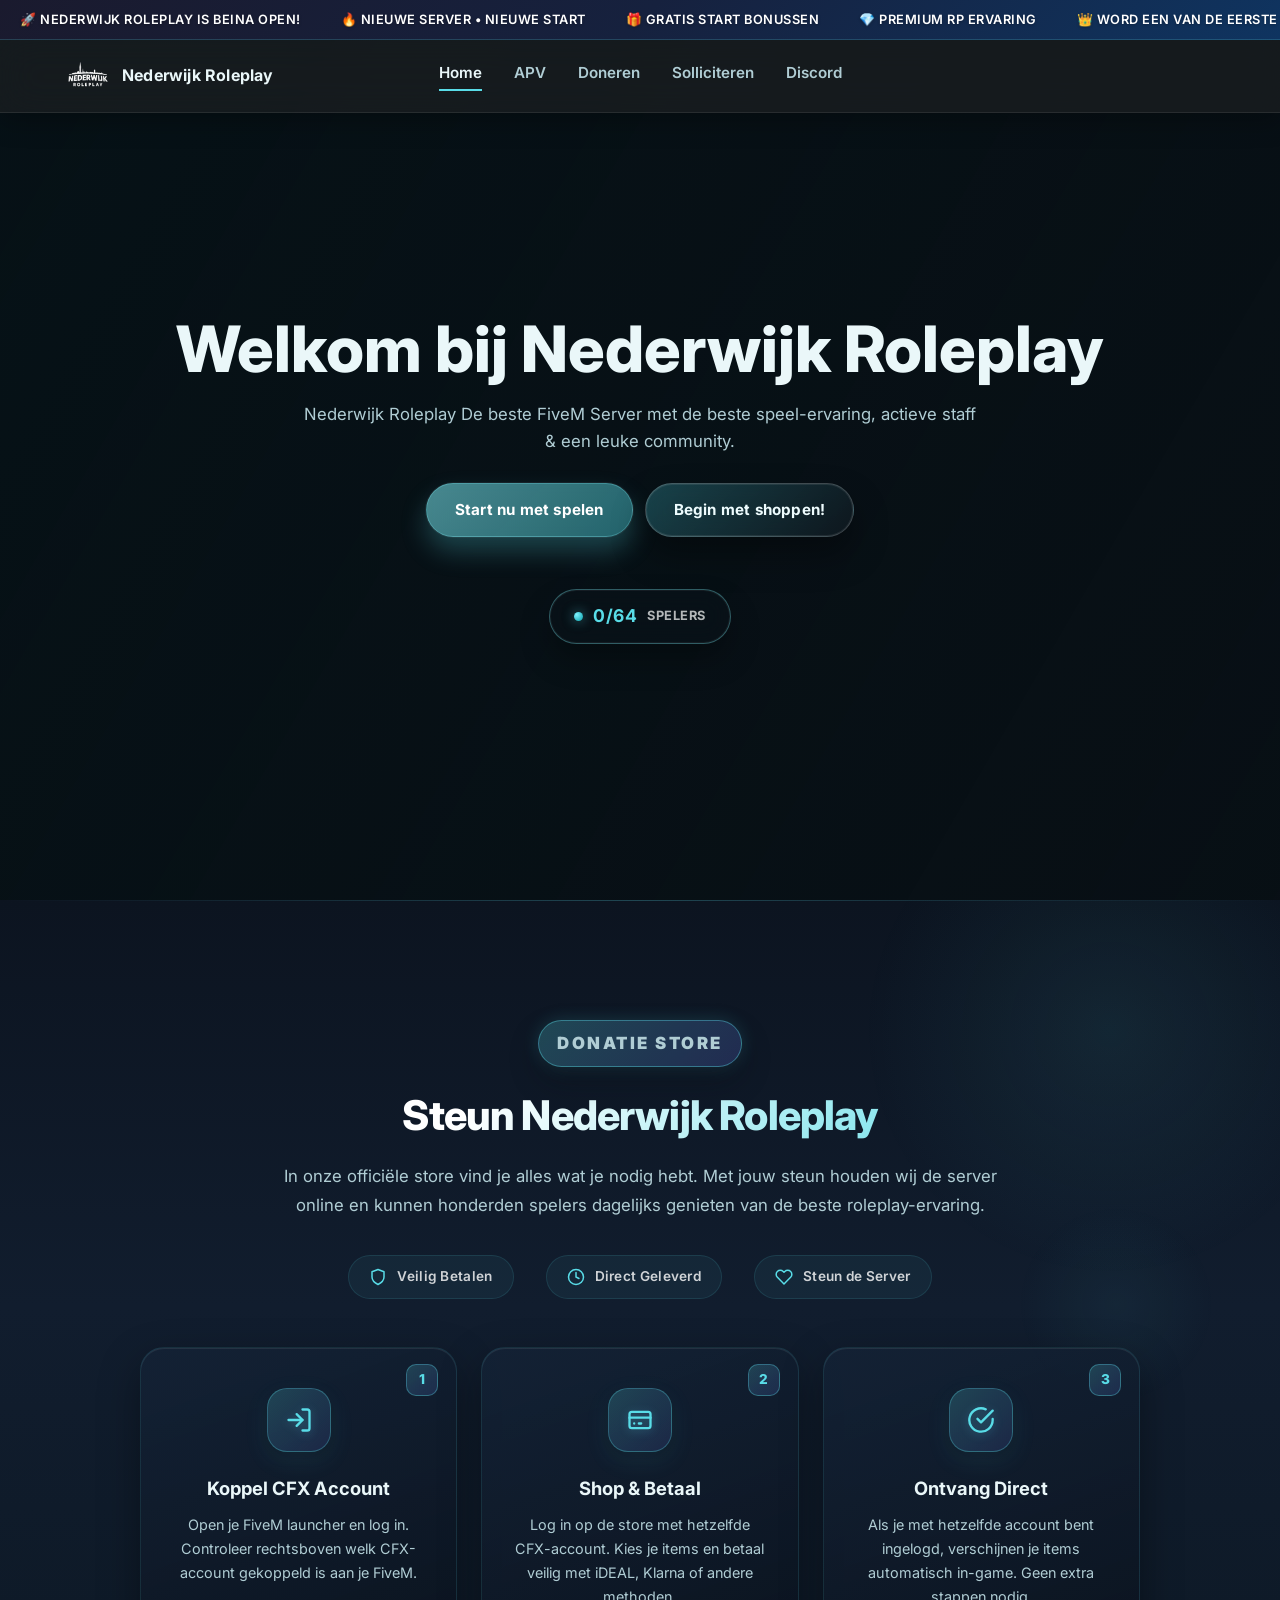
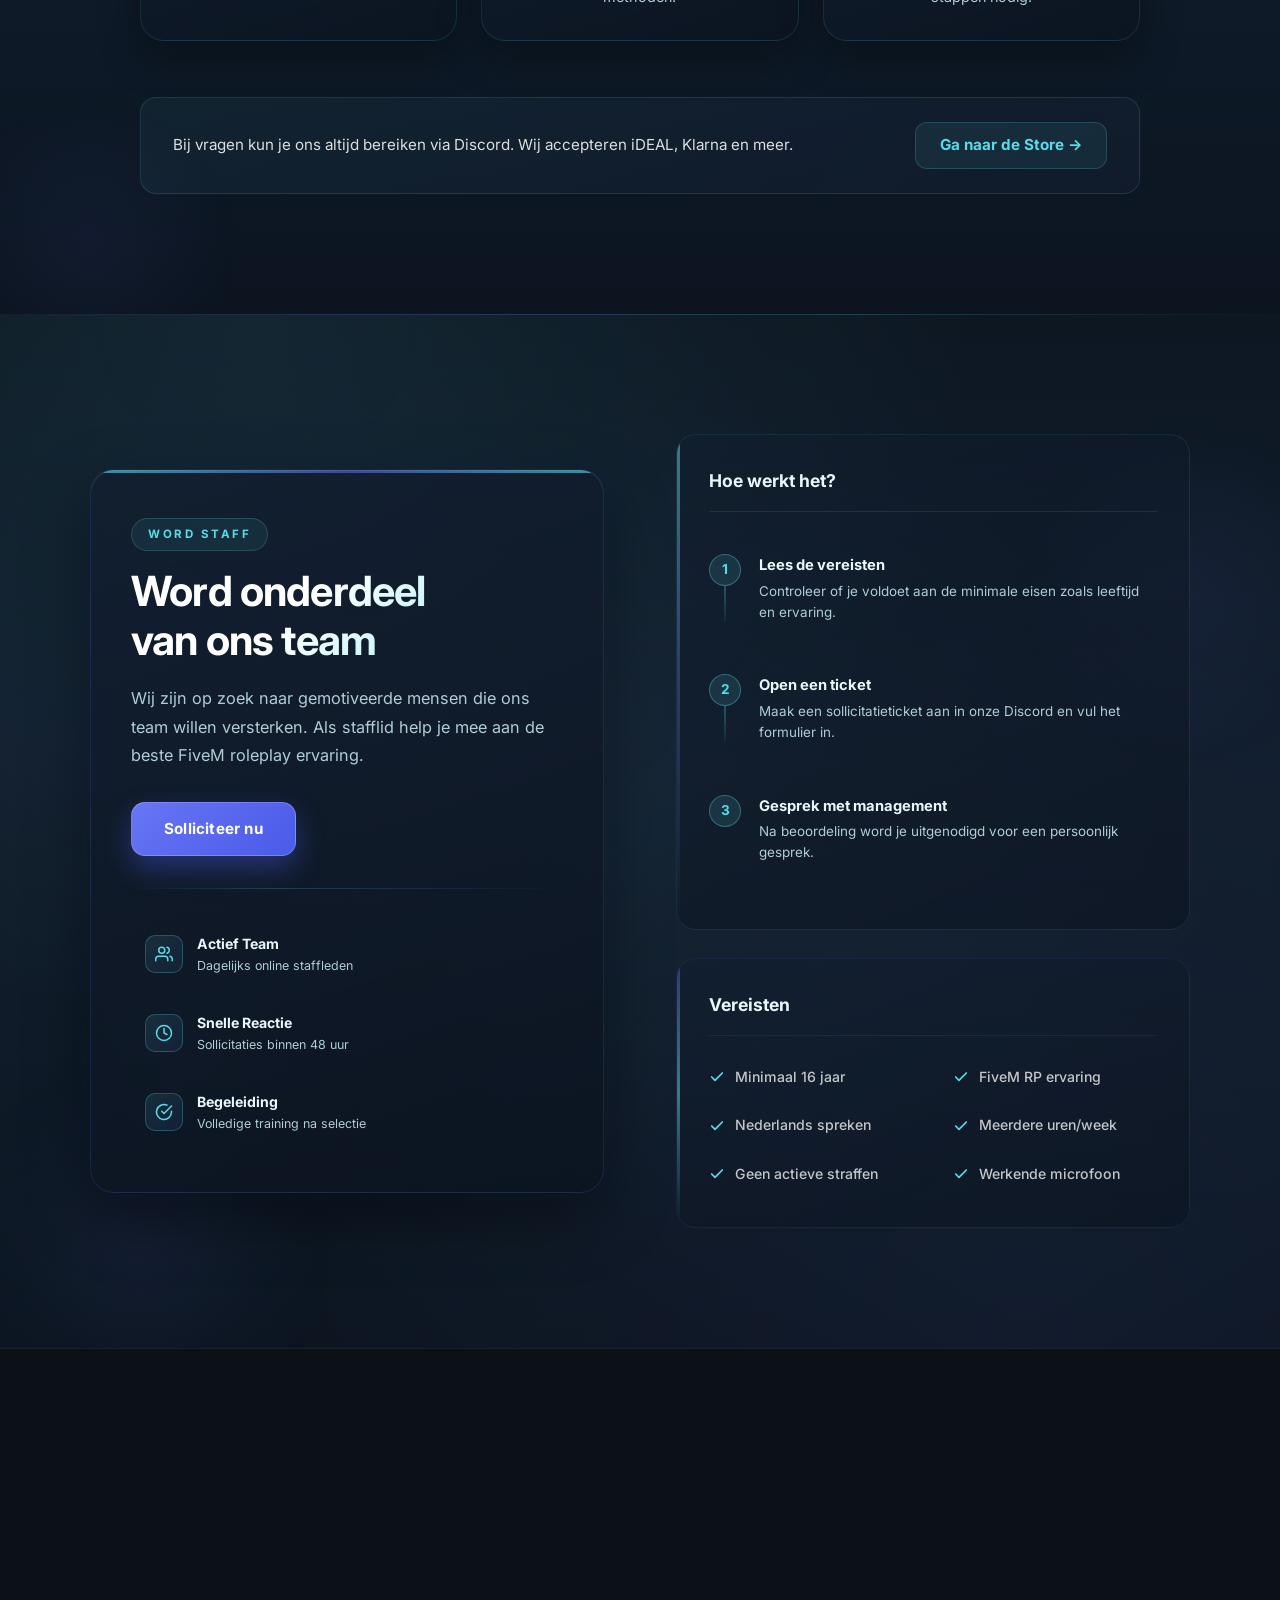
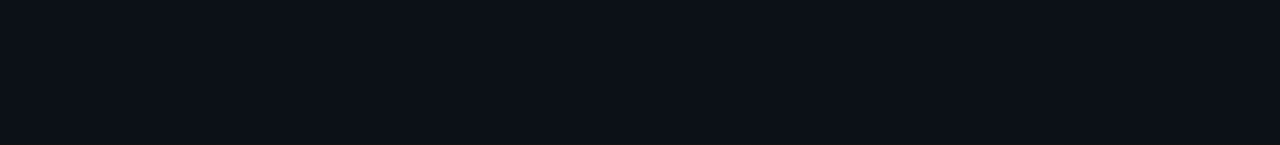
==== commit a617f5ff: "Update index.html" ====
--- a/index.html
+++ b/index.html
@@ -41,7 +41,7 @@
         <div class="hero-content">
           <h1>Welkom bij Nederwijk Roleplay</h1>
           <p class="hero-subtitle">
-            Nederwijk Roleplay is terug! De beste FiveM Server met de beste speel-ervaring,
+            Nederwijk Roleplay De beste FiveM Server met de beste speel-ervaring,
             actieve staff & een leuke community.
           </p>
           <div class="hero-actions">
@@ -53,7 +53,7 @@
             </a>
           </div>
           <div class="hero-online">
-            <span class="online-count">0/128</span>
+            <span class="online-count">0/64</span>
             <span class="online-label">Spelers</span>
           </div>
         </div>
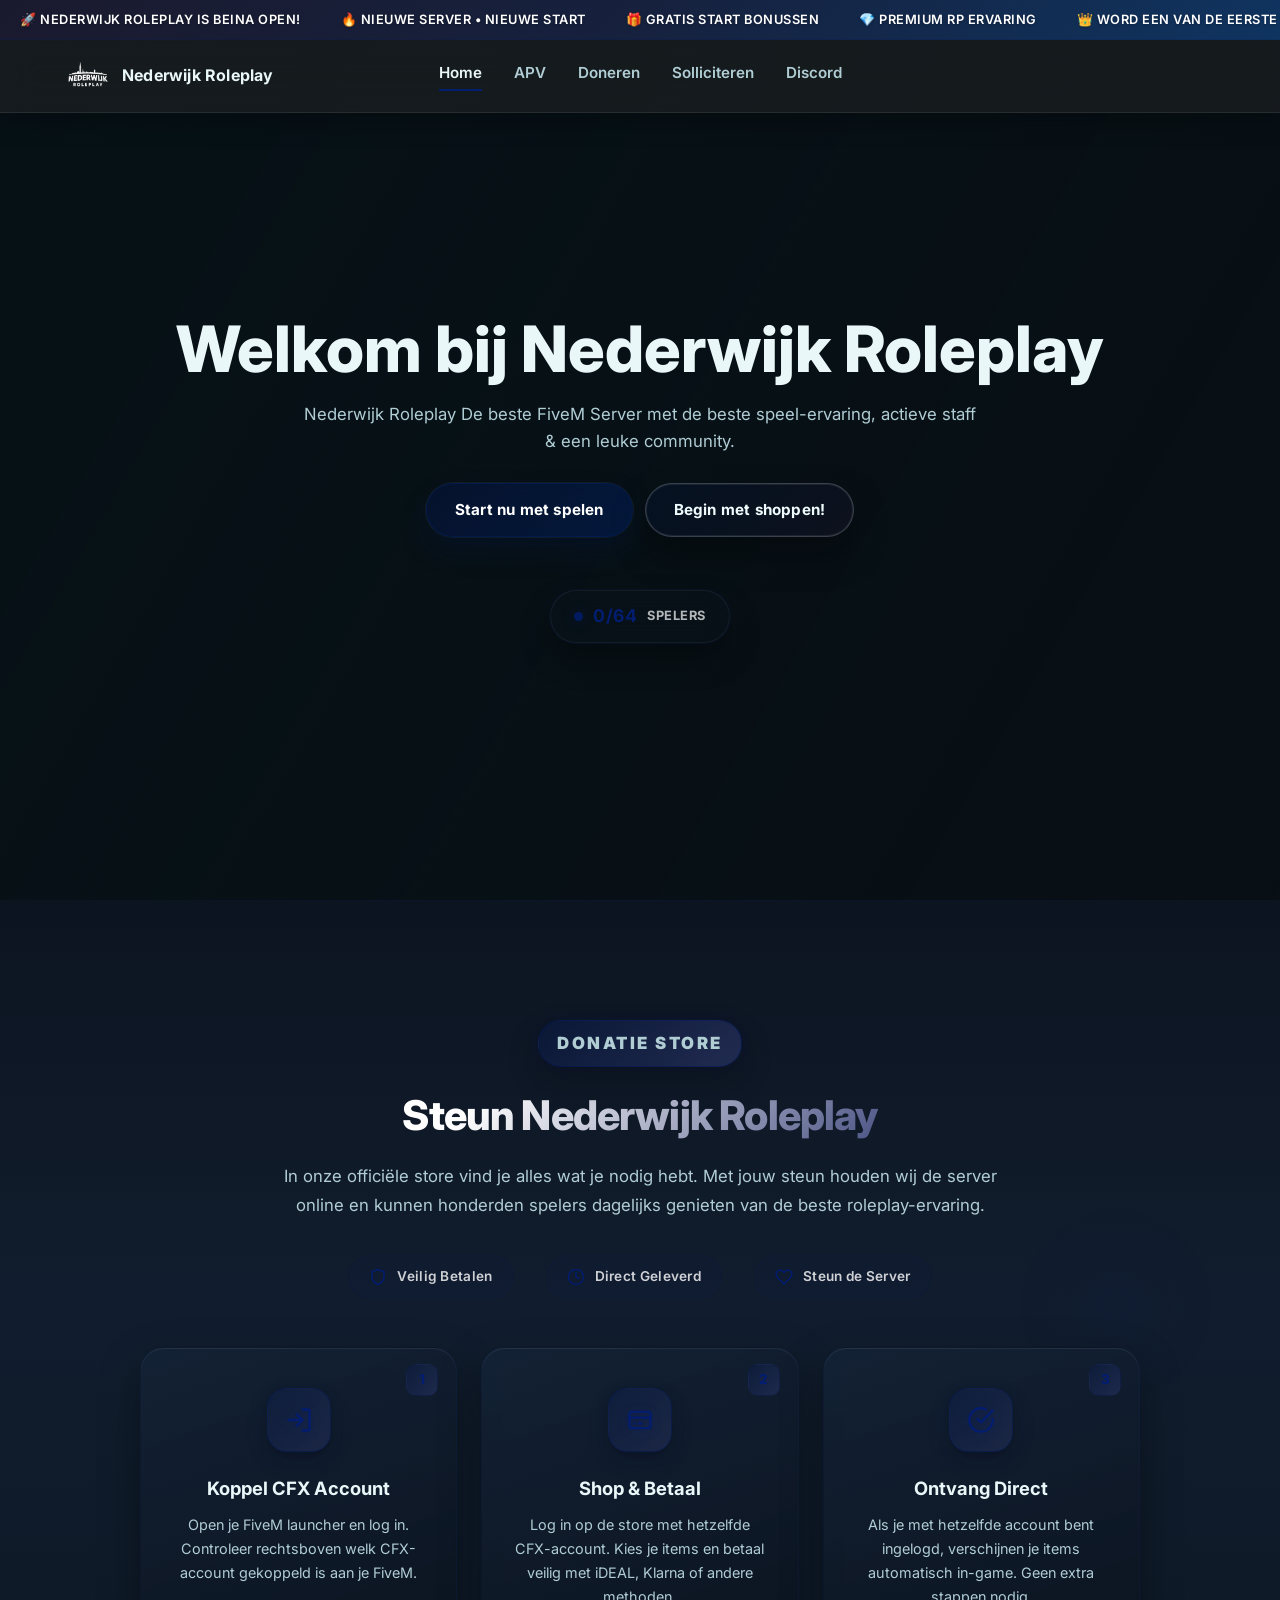
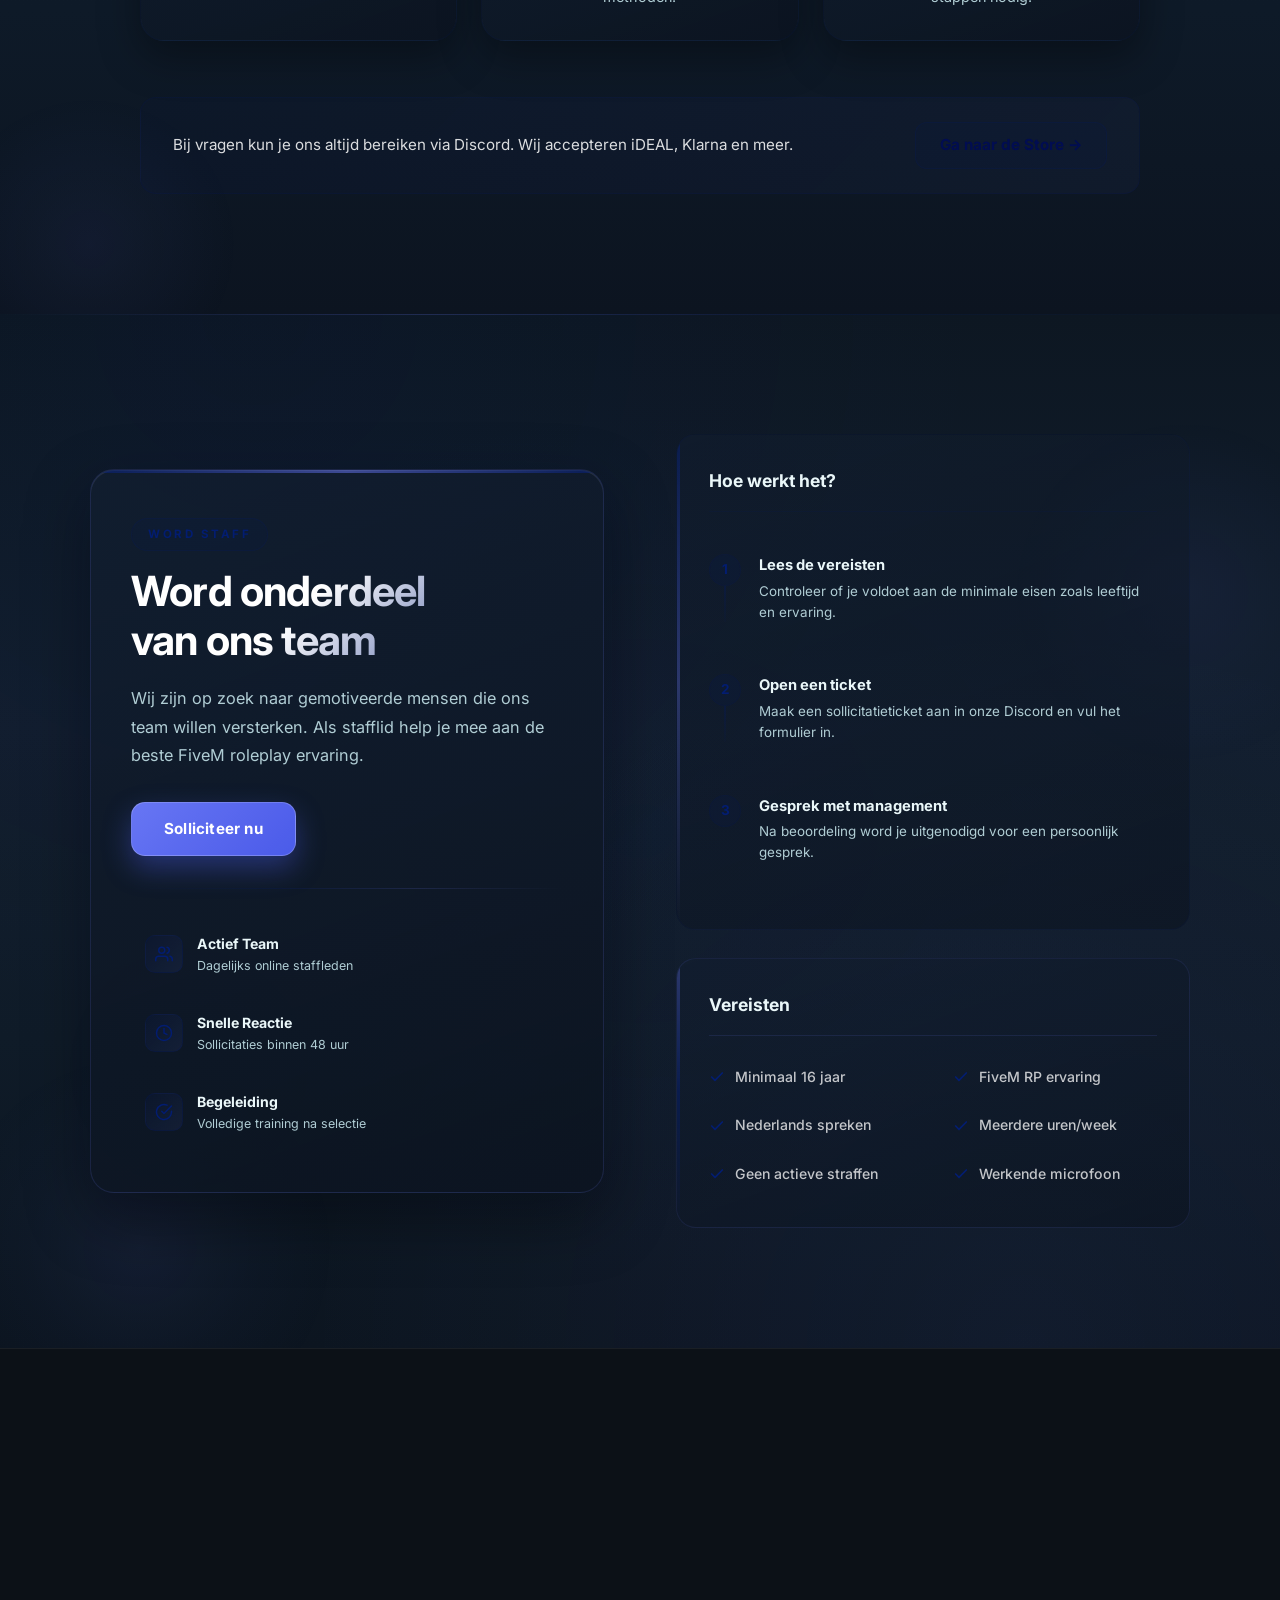
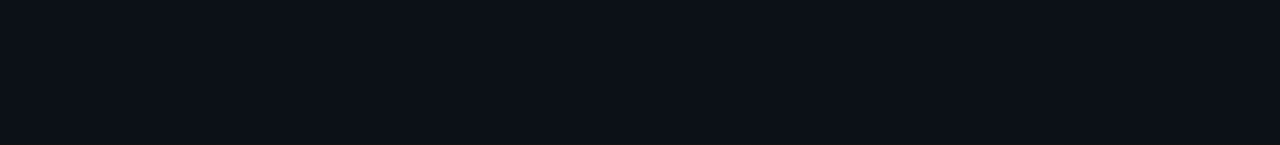
==== commit a0ef41d2: "Update index.html" ====
--- a/index.html
+++ b/index.html
@@ -35,7 +35,7 @@
           preload="auto"
           fetchpriority="high"
         >
-          <source src="https://eindhovenrp-beta.vercel.app/assets/video/herovideo.mp4" type="video/mp4" />
+          <source src="assets/videos/Herovideo (1).mp4" type="video/mp4" />
         </video>
         <div class="hero-overlay"></div>
         <div class="hero-content">
@@ -136,7 +136,7 @@
 
         <div class="donate-cta-row">
           <p>Bij vragen kun je ons altijd bereiken via Discord. Wij accepteren iDEAL, Klarna en meer.</p>
-          <a class="donate-cta-link" href="https://discord.gg/Nederwijkrp" target="_blank" rel="noreferrer">
+          <a class="donate-cta-link" href="https://discord.gg/Qrs68Z2X9a" target="_blank" rel="noreferrer">
             Ga naar de Store &rarr;
           </a>
         </div>
@@ -280,7 +280,7 @@
               De beste FiveM roleplay ervaring van Nederland. Kwaliteit, sfeer en realistische verhalen staan bij ons centraal.
             </p>
             <div class="footer-socials">
-              <a href="https://discord.gg/Nederwijkrp" target="_blank" rel="noreferrer" aria-label="Discord">
+              <a href="https://discord.gg/Qrs68Z2X9a" target="_blank" rel="noreferrer" aria-label="Discord">
                 <svg viewBox="0 0 24 24" aria-hidden="true"><path fill="currentColor" d="M19.73 4.87A18.7 18.7 0 0 0 15.1 3.5a13 13 0 0 0-.64 1.3 17.5 17.5 0 0 0-4.92 0c-.19-.45-.41-.88-.64-1.3A18.6 18.6 0 0 0 4.27 4.87C1.6 8.9.88 12.83 1.23 16.7a18.6 18.6 0 0 0 5.53 2.8c.45-.62.85-1.27 1.2-1.95a12 12 0 0 1-1.9-.93c.16-.12.32-.24.47-.36a13.7 13.7 0 0 0 11 0c.16.12.32.24.47.36-.62.37-1.26.69-1.9.93.35.68.75 1.33 1.2 1.95a18.6 18.6 0 0 0 5.53-2.8c.48-4.48-.7-8.38-3.13-11.83ZM8.7 14.6c-1.04 0-1.9-.96-1.9-2.12 0-1.16.83-2.12 1.9-2.12 1.06 0 1.91.96 1.9 2.12 0 1.16-.84 2.12-1.9 2.12Zm6.6 0c-1.04 0-1.9-.96-1.9-2.12 0-1.16.83-2.12 1.9-2.12 1.06 0 1.91.96 1.9 2.12 0 1.16-.84 2.12-1.9 2.12Z"/></svg>
               </a>
             </div>
@@ -297,8 +297,8 @@
           <div class="footer-col">
             <h4>Community</h4>
             <ul>
-              <li><a href="https://discord.gg/Nederwijkrp" target="_blank" rel="noreferrer">Discord Server</a></li>
-              <li><a href="https://discord.gg/Nederwijkrp" target="_blank" rel="noreferrer">Support Ticket</a></li>
+              <li><a href="https://discord.gg/Qrs68Z2X9a" target="_blank" rel="noreferrer">Discord Server</a></li>
+              <li><a href="https://discord.gg/Qrs68Z2X9a" target="_blank" rel="noreferrer">Support Ticket</a></li>
               <li><a href="/solliciteren">Solliciteren</a></li>
             </ul>
           </div>
@@ -306,7 +306,7 @@
             <h4>Informatie</h4>
             <ul>
               <li><a href="/apv">Serverregels</a></li>
-              <li><a href="https://discord.gg/Nederwijkrp" target="_blank" rel="noreferrer">Veelgestelde Vragen</a></li>
+              <li><a href="https://discord.gg/Qrs68Z2X9a" target="_blank" rel="noreferrer">Veelgestelde Vragen</a></li>
               <li><a href="https://Nederwijk-roleplay.tebex.io/" target="_blank" rel="noreferrer">Store &amp; Donaties</a></li>
             </ul>
           </div>
@@ -316,7 +316,7 @@
         <div class="footer-bottom-inner">
           <span>&copy; 2026 Nederwijk Roleplay. Alle rechten voorbehouden.</span>
           <div class="footer-bottom-links">
-            <a href="https://discord.gg/Nederwijkrp" target="_blank" rel="noreferrer">Contact</a>
+            <a href="https://discord.gg/Qrs68Z2X9a" target="_blank" rel="noreferrer">Contact</a>
             <span class="footer-dot"></span>
             <a href="/apv">Regels</a>
           </div>
--- a/assets/css/styles.css
+++ b/assets/css/styles.css
@@ -1,7 +1,7 @@
 :root {
   color-scheme: dark;
-  --primary: #59dce7;
-  --primary-dark: #2bb8c3;
+  --primary: #031d70;
+  --primary-dark: #031655;
   --bg: #111111;
   --surface: rgba(41, 41, 41, 0.6);
   --surface-soft: rgba(41, 41, 41, 0.45);
@@ -98,7 +98,7 @@
   right: 0;
   z-index: 51;
   background: linear-gradient(135deg, #1a1a2e 0%, #16213e 50%, #0f3460 100%);
-  border-bottom: 1px solid rgba(89, 220, 231, 0.2);
+  border-bottom: 1px solid rgba(1, 25, 102, 0.2);
   overflow: hidden;
   height: 40px;
   display: none;
@@ -365,8 +365,8 @@
 }
 
 .nav-toggle:hover {
-  background: rgba(89, 220, 231, 0.08);
-  border-color: rgba(89, 220, 231, 0.2);
+  background: rgba(0, 20, 110, 0.08);
+  border-color: rgba(0, 20, 110, 0.08);
 }
 
 .nav-toggle span {
@@ -419,7 +419,7 @@
   content: "";
   position: absolute;
   inset: 0;
-  background: linear-gradient(120deg, rgba(89, 220, 231, 0.08), transparent 60%);
+  background: linear-gradient(120deg, rgba(1, 25, 102, 0.08), transparent 60%);
   pointer-events: none;
 }
 
@@ -479,9 +479,9 @@
   align-items: center;
   padding: 8px 18px;
   border-radius: 999px;
-  background: linear-gradient(135deg, rgba(89, 220, 231, 0.35), rgba(81, 99, 255, 0.18));
-  border: 1px solid rgba(89, 220, 231, 0.6);
-  box-shadow: 0 14px 28px rgba(8, 15, 20, 0.35), 0 0 18px rgba(89, 220, 231, 0.18);
+  background: linear-gradient(135deg, rgba(0, 20, 110, 0.08), rgba(2, 13, 110, 0.18));
+  border: 1px solid rgba(0, 20, 110, 0.08);
+  box-shadow: 0 14px 28px rgba(8, 15, 20, 0.35), 0 0 18px rgba(0, 20, 110, 0.18);
   position: relative;
   overflow: hidden;
   animation: eyebrow-glow 3.2s ease-in-out infinite;
@@ -506,10 +506,10 @@
 @keyframes eyebrow-glow {
   0%,
   100% {
-    box-shadow: 0 14px 28px rgba(8, 15, 20, 0.35), 0 0 16px rgba(89, 220, 231, 0.2);
+    box-shadow: 0 14px 28px rgba(1, 28, 104, 0.2), 0 0 16px rgba(1, 28, 104, 0.2);
   }
   50% {
-    box-shadow: 0 18px 36px rgba(8, 15, 20, 0.4), 0 0 26px rgba(89, 220, 231, 0.35);
+    box-shadow: 0 18px 36px rgba(1, 28, 104, 0.2), 0 0 26px rgba(1, 28, 104, 0.2);
   }
 }
 
@@ -584,17 +584,17 @@
 .button.primary {
   background: linear-gradient(
     135deg,
-    rgba(125, 235, 243, 0.55),
-    rgba(70, 201, 213, 0.45)
+    rgba(2, 27, 136, 0.2),
+    rgba(1, 35, 107, 0.45)
   );
   color: #ffffff;
-  border: 1px solid rgba(125, 235, 243, 0.3);
-  box-shadow: 0 14px 26px rgba(89, 220, 231, 0.25), 0 0 0 1px rgba(255, 255, 255, 0.06);
+  border: 1px solid rgba(1, 35, 107, 0.45);
+  box-shadow: 0 14px 26px rgba(0, 23, 71, 0.25), 0 0 0 1px rgba(255, 255, 255, 0.06);
   backdrop-filter: blur(6px);
 }
 
 .button.ghost {
-  border-color: rgba(125, 235, 243, 0.55);
+  border-color: rgba(0, 23, 71, 0.25);
   color: var(--text);
   background: rgba(10, 19, 26, 0.55);
   backdrop-filter: blur(12px);
@@ -605,8 +605,8 @@
   border-color: rgba(255, 255, 255, 0.2);
   background: linear-gradient(
     135deg,
-    rgba(72, 198, 214, 0.28),
-    rgba(14, 23, 30, 0.9)
+    rgba(0, 23, 71, 0.25),
+    rgba(14, 18, 30, 0.9)
   );
   color: #eefcfe;
   font-weight: 700;
@@ -617,23 +617,23 @@
 }
 
 .button.primary:hover {
-  box-shadow: 0 20px 36px rgba(89, 220, 231, 0.42), 0 0 22px rgba(89, 220, 231, 0.2);
+  box-shadow: 0 20px 36px rgba(0, 23, 71, 0.25), 0 0 22px rgba(0, 23, 71, 0.25);
 }
 
 .button.ghost:hover {
-  border-color: rgba(125, 235, 243, 0.85);
-  box-shadow: 0 18px 32px rgba(0, 0, 0, 0.35), 0 0 18px rgba(89, 220, 231, 0.2);
+  border-color: rgba(0, 23, 71, 0.25);
+  box-shadow: 0 18px 32px rgba(0, 0, 0, 0.35), 0 0 18px rgba(0, 23, 71, 0.25);
 }
 
 .button.ghost.donate:hover {
   border-color: rgba(255, 255, 255, 0.24);
   background: linear-gradient(
     135deg,
-    rgba(89, 220, 231, 0.4),
-    rgba(10, 21, 27, 0.75)
+    rgba(1, 25, 102, 0.4),
+    rgba(10, 13, 27, 0.75)
   );
   box-shadow: 0 18px 34px rgba(0, 0, 0, 0.35),
-    0 0 18px rgba(89, 220, 231, 0.18),
+    0 0 18px rgba(1, 25, 102, 0.18),
     inset 0 0 0 1px rgba(255, 255, 255, 0.08);
 }
 
@@ -645,7 +645,7 @@
   padding: 12px 24px;
   border-radius: 999px;
   background: rgba(10, 19, 26, 0.55);
-  border: 1px solid rgba(125, 235, 243, 0.35);
+  border: 1px solid rgba(0, 23, 71, 0.25);
   box-shadow: 0 16px 30px rgba(0, 0, 0, 0.28), inset 0 0 0 1px rgba(255, 255, 255, 0.05);
   backdrop-filter: blur(12px);
   transition: transform 0.25s ease, box-shadow 0.25s ease, border-color 0.25s ease,
@@ -658,15 +658,15 @@
   width: 9px;
   height: 9px;
   border-radius: 50%;
-  background: radial-gradient(circle at 30% 30%, #7ff3ff, #2bb8c3 70%);
-  box-shadow: 0 0 12px rgba(89, 220, 231, 0.55);
+  background: radial-gradient(circle at 30% 30%, #021b5f, #021b5f 70%);
+  box-shadow: 0 0 12px rgba(2, 26, 92, 0.55);
 }
 
 .hero-online:hover {
   transform: translateY(-3px);
-  border-color: rgba(125, 235, 243, 0.6);
+  border-color: rgba(2, 33, 100, 0.6);
   background: rgba(14, 26, 34, 0.68);
-  box-shadow: 0 20px 36px rgba(0, 0, 0, 0.38), 0 0 18px rgba(89, 220, 231, 0.18);
+  box-shadow: 0 20px 36px rgba(0, 0, 0, 0.38), 0 0 18px rgba(1, 28, 88, 0.18);
 }
 
 .online-count {
@@ -858,14 +858,14 @@
 }
 
 .support-info a {
-  color: #59dce7;
+  color: #031f7e;
   text-decoration: none;
   font-weight: 600;
   transition: color 0.2s ease;
 }
 
 .support-info a:hover {
-  color: #7de7f0;
+  color: #031f7e;
   text-decoration: underline;
 }
 
@@ -1284,7 +1284,7 @@
   left: 0;
   right: 0;
   height: 1px;
-  background: linear-gradient(90deg, transparent, rgba(89, 220, 231, 0.25), transparent);
+  background: linear-gradient(90deg, transparent, rgba(1, 25, 102, 0.25), transparent);
 }
 
 .home-donate::after {
@@ -1294,7 +1294,7 @@
   right: -80px;
   width: 500px;
   height: 500px;
-  background: radial-gradient(circle, rgba(89, 220, 231, 0.08) 0%, rgba(89, 220, 231, 0.03) 40%, transparent 70%);
+  background: radial-gradient(circle, rgba(1, 25, 102, 0.25)) 0%, rgba(1, 25, 102, 0.03) 40%, transparent 70%);
   pointer-events: none;
   animation: donateOrb1 8s ease-in-out infinite;
 }
@@ -1311,8 +1311,8 @@
 
 .home-donate .section-header .eyebrow {
   animation: none;
-  background: linear-gradient(135deg, rgba(89, 220, 231, 0.25), rgba(109, 123, 255, 0.2));
-  border: 1px solid rgba(89, 220, 231, 0.4);
+  background: linear-gradient(135deg, rgba(1, 25, 102, 0.25), rgba(109, 123, 255, 0.2));
+  border: 1px solid rgba(1, 25, 102, 0.4);
 }
 
 .home-donate .section-header .eyebrow::after {
@@ -1320,7 +1320,7 @@
 }
 
 .home-donate .section-header h2 {
-  background: linear-gradient(135deg, #ffffff 30%, #59dce7 100%);
+  background: linear-gradient(135deg, #ffffff 30%, #010d52 100%);
   -webkit-background-clip: text;
   -webkit-text-fill-color: transparent;
   background-clip: text;
@@ -1341,7 +1341,7 @@
   padding: 40px 28px 32px;
   border-radius: 24px;
   background: linear-gradient(160deg, rgba(20, 35, 55, 0.8), rgba(12, 20, 32, 0.9));
-  border: 1px solid rgba(89, 220, 231, 0.12);
+  border: 1px solid rgba(1, 25, 102, 0.12);
   box-shadow:
     0 16px 40px rgba(0, 0, 0, 0.35),
     inset 0 1px 0 rgba(255, 255, 255, 0.08);
@@ -1367,10 +1367,10 @@
 
 .donate-step-item:hover {
   transform: translateY(-8px);
-  border-color: rgba(89, 220, 231, 0.35);
+  border-color: rgba(0, 20, 110, 0.08);
   box-shadow:
     0 28px 56px rgba(0, 0, 0, 0.45),
-    0 0 40px rgba(89, 220, 231, 0.1),
+    0 0 40px rgba(1, 25, 102, 0.1),
     inset 0 1px 0 rgba(255, 255, 255, 0.12);
 }
 
@@ -1388,8 +1388,8 @@
   display: flex;
   align-items: center;
   justify-content: center;
-  background: linear-gradient(135deg, rgba(89, 220, 231, 0.2), rgba(109, 123, 255, 0.15));
-  border: 1px solid rgba(89, 220, 231, 0.35);
+  background: linear-gradient(135deg, rgba(1, 25, 102, 0.2), rgba(109, 123, 255, 0.15));
+  border: 1px solid rgba(0, 20, 110, 0.08);
   color: var(--primary);
   font-weight: 800;
   font-size: 0.85rem;
@@ -1398,7 +1398,7 @@
 
 .donate-step-item:hover .donate-step-num {
   transform: scale(1.1);
-  box-shadow: 0 0 16px rgba(89, 220, 231, 0.3);
+  box-shadow: 0 0 16px rgba(1, 25, 102, 0.3);
 }
 
 .donate-step-icon {
@@ -1408,24 +1408,24 @@
   display: flex;
   align-items: center;
   justify-content: center;
-  background: linear-gradient(135deg, rgba(89, 220, 231, 0.2), rgba(109, 123, 255, 0.12));
-  border: 1px solid rgba(89, 220, 231, 0.3);
+  background: linear-gradient(135deg, rgba(1, 25, 102, 0.2), rgba(109, 123, 255, 0.12));
+  border: 1px solid rgba(1, 25, 102, 0.3);
   margin-bottom: 22px;
-  box-shadow: 0 8px 24px rgba(89, 220, 231, 0.1), 0 4px 12px rgba(0, 0, 0, 0.3);
+  box-shadow: 0 8px 24px rgba(1, 25, 102, 0.1), 0 4px 12px rgba(0, 0, 0, 0.3);
   transition: transform 0.3s ease, box-shadow 0.3s ease, background 0.3s ease;
 }
 
 .donate-step-item:hover .donate-step-icon {
   transform: scale(1.08) translateY(-2px);
-  box-shadow: 0 12px 32px rgba(89, 220, 231, 0.2), 0 4px 12px rgba(0, 0, 0, 0.3);
-  background: linear-gradient(135deg, rgba(89, 220, 231, 0.3), rgba(109, 123, 255, 0.2));
+  box-shadow: 0 12px 32px rgba(1, 25, 102, 0.2), 0 4px 12px rgba(0, 0, 0, 0.3);
+  background: linear-gradient(135deg, rgba(1, 25, 102, 0.3), rgba(109, 123, 255, 0.2));
 }
 
 .donate-step-icon svg {
   width: 28px;
   height: 28px;
   color: var(--primary);
-  filter: drop-shadow(0 2px 4px rgba(89, 220, 231, 0.3));
+  filter: drop-shadow(0 2px 4px rgba(1, 25, 102, 0.3));
 }
 
 .donate-step-item h4 {
@@ -1451,15 +1451,15 @@
   gap: 24px;
   padding: 24px 32px;
   border-radius: 16px;
-  background: linear-gradient(135deg, rgba(89, 220, 231, 0.06), rgba(109, 123, 255, 0.04));
-  border: 1px solid rgba(89, 220, 231, 0.15);
+  background: linear-gradient(135deg, rgba(1, 25, 102, 0.06), rgba(109, 123, 255, 0.04));
+  border: 1px solid rgba(1, 25, 102, 0.15);
   position: relative;
   z-index: 2;
   transition: border-color 0.3s ease, box-shadow 0.3s ease;
 }
 
 .donate-cta-row:hover {
-  border-color: rgba(89, 220, 231, 0.25);
+  border-color: rgba(1, 25, 102, 0.25);
   box-shadow: 0 8px 32px rgba(0, 0, 0, 0.2);
 }
 
@@ -1479,23 +1479,23 @@
   display: inline-flex;
   align-items: center;
   gap: 8px;
-  color: #59dce7;
+  color: #010d52;
   font-weight: 700;
   font-size: 0.95rem;
   text-decoration: none;
   padding: 10px 24px;
   border-radius: 12px;
-  background: rgba(89, 220, 231, 0.08);
-  border: 1px solid rgba(89, 220, 231, 0.2);
+  background: rgba(1, 25, 102, 0.08);
+  border: 1px solid rgba(1, 25, 102, 0.2);
   transition: all 0.3s ease;
   white-space: nowrap;
 }
 
 .donate-cta-link:hover {
   color: #ffffff;
-  background: rgba(89, 220, 231, 0.18);
-  border-color: rgba(89, 220, 231, 0.5);
-  box-shadow: 0 4px 20px rgba(89, 220, 231, 0.15);
+  background: rgba(1, 25, 102, 0.18);
+  border-color: rgba(1, 25, 102, 0.5);
+  box-shadow: 0 4px 20px rgba(1, 25, 102, 0.15);
   text-decoration: none;
   transform: translateX(4px);
 }
@@ -1522,7 +1522,7 @@
   height: 200px;
   top: 30%;
   right: 5%;
-  background: radial-gradient(circle, rgba(89, 220, 231, 0.05) 0%, transparent 70%);
+  background: radial-gradient(circle, rgba(1, 25, 102, 0.05) 0%, transparent 70%);
   animation: donateDecor2 9s ease-in-out infinite;
 }
 
@@ -1554,14 +1554,14 @@
   gap: 10px;
   padding: 10px 20px;
   border-radius: 999px;
-  background: rgba(89, 220, 231, 0.06);
-  border: 1px solid rgba(89, 220, 231, 0.12);
+  background: rgba(1, 25, 102, 0.06);
+  border: 1px solid rgba(1, 25, 102, 0.12);
   transition: all 0.3s ease;
 }
 
 .donate-feature:hover {
-  background: rgba(89, 220, 231, 0.12);
-  border-color: rgba(89, 220, 231, 0.3);
+  background: rgba(1, 25, 102, 0.12);
+  border-color: rgba(1, 25, 102, 0.3);
   transform: translateY(-2px);
 }
 
@@ -1601,7 +1601,7 @@
   height: 250px;
   bottom: 15%;
   left: 5%;
-  background: radial-gradient(circle, rgba(89, 220, 231, 0.05) 0%, transparent 70%);
+  background: radial-gradient(circle, rgba(1, 25, 102, 0.05) 0%, transparent 70%);
   animation: applyGlow2 8s ease-in-out infinite;
 }
 
@@ -1623,9 +1623,9 @@
   content-visibility: auto;
   contain-intrinsic-size: 0 900px;
   background:
-    radial-gradient(ellipse at 20% 0%, rgba(89, 220, 231, 0.08), transparent 50%),
+    radial-gradient(ellipse at 20% 0%, rgba(1, 25, 102, 0.08), transparent 50%),
     radial-gradient(ellipse at 80% 100%, rgba(109, 123, 255, 0.06), transparent 50%),
-    radial-gradient(ellipse at 50% 50%, rgba(89, 220, 231, 0.03), transparent 60%),
+    radial-gradient(ellipse at 50% 50%, rgba(1, 25, 102, 0.03), transparent 60%),
     linear-gradient(180deg, #0d1722 0%, #121e2e 40%, #0f1b28 70%, #0c1520 100%);
 }
 
@@ -1636,7 +1636,7 @@
   left: 0;
   right: 0;
   height: 1px;
-  background: linear-gradient(90deg, transparent, rgba(109, 123, 255, 0.2), rgba(89, 220, 231, 0.2), transparent);
+  background: linear-gradient(90deg, transparent, rgba(109, 123, 255, 0.2), rgba(1, 25, 102, 0.2), transparent);
 }
 
 .home-apply::after {
@@ -1713,8 +1713,8 @@
   color: var(--primary);
   margin-bottom: 16px;
   padding: 6px 16px;
-  background: rgba(89, 220, 231, 0.08);
-  border: 1px solid rgba(89, 220, 231, 0.2);
+  background: rgba(1, 25, 102, 0.08);
+  border: 1px solid rgba(1, 25, 102, 0.2);
   border-radius: 999px;
 }
 
@@ -1724,7 +1724,7 @@
   line-height: 1.2;
   margin-bottom: 18px;
   letter-spacing: -0.02em;
-  background: linear-gradient(135deg, #ffffff 40%, #7de7f0 100%);
+  background: linear-gradient(135deg, #ffffff 40%, #031f7e 100%);
   -webkit-background-clip: text;
   -webkit-text-fill-color: transparent;
   background-clip: text;
@@ -1766,7 +1766,7 @@
 
 .apply-divider {
   height: 1px;
-  background: linear-gradient(90deg, transparent, rgba(89, 220, 231, 0.2), rgba(109, 123, 255, 0.15), transparent);
+  background: linear-gradient(90deg, transparent, rgba(1, 25, 102, 0.2), rgba(109, 123, 255, 0.15), transparent);
   margin: 32px 0;
 }
 
@@ -1798,17 +1798,17 @@
   display: flex;
   align-items: center;
   justify-content: center;
-  background: linear-gradient(135deg, rgba(89, 220, 231, 0.12), rgba(109, 123, 255, 0.08));
-  border: 1px solid rgba(89, 220, 231, 0.25);
+  background: linear-gradient(135deg, rgba(1, 25, 102, 0.12), rgba(109, 123, 255, 0.08));
+  border: 1px solid rgba(1, 25, 102, 0.25);
   flex-shrink: 0;
   transition: background 0.3s ease, border-color 0.3s ease, transform 0.25s ease;
 }
 
 .apply-stat:hover .apply-stat-icon {
-  background: linear-gradient(135deg, rgba(89, 220, 231, 0.22), rgba(109, 123, 255, 0.15));
-  border-color: rgba(89, 220, 231, 0.5);
+  background: linear-gradient(135deg, rgba(1, 25, 102, 0.22), rgba(109, 123, 255, 0.15));
+  border-color: rgba(1, 25, 102, 0.5);
   transform: scale(1.08);
-  box-shadow: 0 4px 16px rgba(89, 220, 231, 0.15);
+  box-shadow: 0 4px 16px rgba(1, 25, 102, 0.15);
 }
 
 .apply-stat-icon svg {
@@ -1845,7 +1845,7 @@
   padding: 32px;
   border-radius: 20px;
   background: linear-gradient(160deg, rgba(18, 30, 48, 0.5), rgba(12, 20, 32, 0.6));
-  border: 1px solid rgba(89, 220, 231, 0.1);
+  border: 1px solid rgba(1, 25, 102, 0.1);
   transition: border-color 0.3s ease, box-shadow 0.3s ease;
   position: relative;
   overflow: hidden;
@@ -1863,8 +1863,8 @@
 }
 
 .apply-process:hover {
-  border-color: rgba(89, 220, 231, 0.2);
-  box-shadow: 0 12px 40px rgba(0, 0, 0, 0.25), 0 0 30px rgba(89, 220, 231, 0.04);
+  border-color: rgba(1, 25, 102, 0.2);
+  box-shadow: 0 12px 40px rgba(0, 0, 0, 0.25), 0 0 30px rgba(1, 25, 102, 0.04);
 }
 
 .apply-process-title {
@@ -1873,7 +1873,7 @@
   color: var(--text);
   margin-bottom: 28px;
   padding-bottom: 16px;
-  border-bottom: 1px solid rgba(89, 220, 231, 0.12);
+  border-bottom: 1px solid rgba(1, 25, 102, 0.12);
 }
 
 .apply-step-row {
@@ -1888,14 +1888,14 @@
 }
 
 .apply-step-row:hover {
-  background: rgba(89, 220, 231, 0.04);
+  background: rgba(1, 25, 102, 0.04);
   transform: translateX(4px);
 }
 
 .apply-step-row:hover .apply-step-circle {
-  background: rgba(89, 220, 231, 0.25);
-  border-color: rgba(89, 220, 231, 0.6);
-  box-shadow: 0 0 14px rgba(89, 220, 231, 0.2);
+  background: rgba(1, 25, 102, 0.25);
+  border-color: rgba(1, 25, 102, 0.6);
+  box-shadow: 0 0 14px rgba(1, 25, 102, 0.2);
   transform: scale(1.1);
 }
 
@@ -1925,8 +1925,8 @@
   display: flex;
   align-items: center;
   justify-content: center;
-  background: rgba(89, 220, 231, 0.12);
-  border: 1.5px solid rgba(89, 220, 231, 0.35);
+  background: rgba(1, 25, 102, 0.12);
+  border: 1.5px solid rgba(0, 20, 110, 0.08);
   color: var(--primary);
   font-weight: 700;
   font-size: 0.85rem;
@@ -1937,7 +1937,7 @@
 .apply-step-line {
   width: 1.5px;
   height: 36px;
-  background: linear-gradient(180deg, rgba(89, 220, 231, 0.3), rgba(89, 220, 231, 0.05));
+  background: linear-gradient(180deg, rgba(1, 25, 102, 0.3), rgba(1, 25, 102, 0.05));
 }
 
 .apply-step-text {
@@ -2012,13 +2012,13 @@
 }
 
 .apply-req-item:hover {
-  background: rgba(89, 220, 231, 0.06);
+  background: rgba(1, 25, 102, 0.06);
   transform: translateX(4px);
 }
 
 .apply-req-item:hover svg {
   transform: scale(1.2);
-  filter: drop-shadow(0 0 6px rgba(89, 220, 231, 0.4));
+  filter: drop-shadow(0 0 6px rgba(1, 25, 102, 0.4));
 }
 
 .apply-req-item:hover span {
@@ -2060,7 +2060,7 @@
   left: 0;
   right: 0;
   height: 1px;
-  background: linear-gradient(90deg, transparent, rgba(89, 220, 231, 0.2), transparent);
+  background: linear-gradient(90deg, transparent, rgba(1, 25, 102, 0.2), transparent);
 }
 
 .sol-hero-glow {
@@ -2084,7 +2084,7 @@
   height: 400px;
   top: -50px;
   right: -80px;
-  background: radial-gradient(circle, rgba(89, 220, 231, 0.06) 0%, transparent 70%);
+  background: radial-gradient(circle, rgba(1, 25, 102, 0.06) 0%, transparent 70%);
   animation: solGlow2 8s ease-in-out infinite;
 }
 
@@ -2143,7 +2143,7 @@
 
 .sol-back-link:hover {
   transform: translateX(-4px);
-  color: #7de7f0;
+  color: #031f7e;
 }
 
 /* Solliciteren Cards */
@@ -2164,7 +2164,7 @@
   position: relative;
   border-radius: 28px;
   background: linear-gradient(160deg, rgba(18, 30, 48, 0.85), rgba(12, 20, 32, 0.95));
-  border: 1px solid rgba(89, 220, 231, 0.1);
+  border: 1px solid rgba(1, 25, 102, 0.1);
   box-shadow: 0 20px 50px rgba(0, 0, 0, 0.35), inset 0 1px 0 rgba(255, 255, 255, 0.06);
   display: flex;
   flex-direction: row;
@@ -2186,8 +2186,8 @@
 
 .sol-card:hover {
   transform: translateY(-6px);
-  border-color: rgba(89, 220, 231, 0.3);
-  box-shadow: 0 32px 64px rgba(0, 0, 0, 0.45), 0 0 50px rgba(89, 220, 231, 0.06);
+  border-color: rgba(1, 25, 102, 0.3);
+  box-shadow: 0 32px 64px rgba(0, 0, 0, 0.45), 0 0 50px rgba(1, 25, 102, 0.06);
 }
 
 .sol-card:hover::before {
@@ -2209,12 +2209,12 @@
   content: "";
   position: absolute;
   inset: 0;
-  background: radial-gradient(circle at center, rgba(89, 220, 231, 0.06) 0%, transparent 70%);
+  background: radial-gradient(circle at center, rgba(1, 25, 102, 0.06) 0%, transparent 70%);
   transition: opacity 0.3s ease;
 }
 
 .sol-card:hover .sol-card-img-wrap::after {
-  background: radial-gradient(circle at center, rgba(89, 220, 231, 0.12) 0%, transparent 70%);
+  background: radial-gradient(circle at center, rgba(1, 25, 102, 0.12) 0%, transparent 70%);
 }
 
 .sol-card-img {
@@ -2229,7 +2229,7 @@
 
 .sol-card:hover .sol-card-img {
   transform: scale(1.1) translateY(-4px);
-  filter: drop-shadow(0 16px 32px rgba(89, 220, 231, 0.15));
+  filter: drop-shadow(0 16px 32px rgba(1, 25, 102, 0.15));
 }
 
 /* Card body */
@@ -2295,16 +2295,16 @@
 }
 
 .sol-card-btn-primary {
-  background: linear-gradient(135deg, rgba(89, 220, 231, 0.25), rgba(109, 123, 255, 0.2));
+  background: linear-gradient(135deg, rgba(1, 25, 102, 0.25), rgba(109, 123, 255, 0.2));
   color: #ffffff;
-  border: 1px solid rgba(89, 220, 231, 0.35);
-  box-shadow: 0 8px 24px rgba(89, 220, 231, 0.12);
+  border: 1px solid rgba(0, 20, 110, 0.08);
+  box-shadow: 0 8px 24px rgba(1, 25, 102, 0.12);
 }
 
 .sol-card-btn-primary:hover {
   transform: translateY(-2px);
-  box-shadow: 0 14px 32px rgba(89, 220, 231, 0.25);
-  background: linear-gradient(135deg, rgba(89, 220, 231, 0.35), rgba(109, 123, 255, 0.3));
+  box-shadow: 0 14px 32px rgba(1, 25, 102, 0.25);
+  background: linear-gradient(135deg, rgba(0, 20, 110, 0.08), rgba(109, 123, 255, 0.3));
 }
 
 .sol-card-btn-discord {
@@ -2320,8 +2320,8 @@
 }
 
 /* Card accent colors */
-.sol-card-staff { border-color: rgba(89, 220, 231, 0.15); }
-.sol-card-staff:hover { border-color: rgba(89, 220, 231, 0.35); }
+.sol-card-staff { border-color: rgba(1, 25, 102, 0.15); }
+.sol-card-staff:hover { border-color: rgba(0, 20, 110, 0.08); }
 .sol-card-staff::before { background: linear-gradient(90deg, transparent, #59dce7, transparent); }
 
 .sol-card-politie { border-color: rgba(59, 130, 246, 0.12); }
@@ -2359,7 +2359,7 @@
   position: relative;
   padding: 100px 24px 110px;
   background:
-    radial-gradient(ellipse at 30% 0%, rgba(89, 220, 231, 0.06) 0%, transparent 50%),
+    radial-gradient(ellipse at 30% 0%, rgba(1, 25, 102, 0.06) 0%, transparent 50%),
     radial-gradient(ellipse at 70% 100%, rgba(109, 123, 255, 0.05) 0%, transparent 50%),
     linear-gradient(180deg, #0a1018 0%, #0d1724 40%, #0b1320 100%);
   overflow: hidden;
@@ -2371,7 +2371,7 @@
   right: -100px;
   width: 500px;
   height: 500px;
-  background: radial-gradient(circle, rgba(89, 220, 231, 0.06) 0%, transparent 65%);
+  background: radial-gradient(circle, rgba(1, 25, 102, 0.06) 0%, transparent 65%);
   pointer-events: none;
   animation: solProcessOrb 10s ease-in-out infinite;
 }
@@ -2421,8 +2421,8 @@
   font-weight: 700;
   letter-spacing: 1.5px;
   text-transform: uppercase;
-  background: linear-gradient(135deg, rgba(89, 220, 231, 0.2), rgba(109, 123, 255, 0.15));
-  border: 1px solid rgba(89, 220, 231, 0.35);
+  background: linear-gradient(135deg, rgba(1, 25, 102, 0.2), rgba(109, 123, 255, 0.15));
+  border: 1px solid rgba(0, 20, 110, 0.08);
   color: var(--primary);
   margin-bottom: 20px;
 }
@@ -2462,15 +2462,15 @@
   padding: 40px 36px 36px;
   border-radius: 26px;
   background: linear-gradient(165deg, rgba(16, 28, 46, 0.75), rgba(10, 18, 30, 0.85));
-  border: 1px solid rgba(89, 220, 231, 0.1);
+  border: 1px solid rgba(1, 25, 102, 0.1);
   box-shadow: 0 16px 48px rgba(0, 0, 0, 0.3), inset 0 1px 0 rgba(255, 255, 255, 0.04);
   transition: border-color 0.35s ease, box-shadow 0.35s ease, transform 0.35s ease;
 }
 
 .sol-route:hover {
   transform: translateY(-4px);
-  border-color: rgba(89, 220, 231, 0.22);
-  box-shadow: 0 24px 60px rgba(0, 0, 0, 0.4), 0 0 40px rgba(89, 220, 231, 0.04);
+  border-color: rgba(1, 25, 102, 0.22);
+  box-shadow: 0 24px 60px rgba(0, 0, 0, 0.4), 0 0 40px rgba(1, 25, 102, 0.04);
 }
 
 .sol-route--discord:hover {
@@ -2496,9 +2496,9 @@
   display: flex;
   align-items: center;
   justify-content: center;
-  background: linear-gradient(135deg, rgba(89, 220, 231, 0.15), rgba(109, 123, 255, 0.1));
-  border: 1px solid rgba(89, 220, 231, 0.3);
-  box-shadow: 0 6px 20px rgba(89, 220, 231, 0.08);
+  background: linear-gradient(135deg, rgba(1, 25, 102, 0.15), rgba(109, 123, 255, 0.1));
+  border: 1px solid rgba(1, 25, 102, 0.3);
+  box-shadow: 0 6px 20px rgba(1, 25, 102, 0.08);
 }
 
 .sol-route-icon svg {
@@ -2567,7 +2567,7 @@
   transform: translateX(-50%);
   width: 2px;
   bottom: 0;
-  background: linear-gradient(180deg, rgba(89, 220, 231, 0.2), rgba(89, 220, 231, 0.05));
+  background: linear-gradient(180deg, rgba(1, 25, 102, 0.2), rgba(1, 25, 102, 0.05));
   border-radius: 2px;
 }
 
@@ -2584,15 +2584,15 @@
   align-items: center;
   justify-content: center;
   position: relative;
-  background: linear-gradient(135deg, rgba(89, 220, 231, 0.12), rgba(109, 123, 255, 0.08));
-  border: 1px solid rgba(89, 220, 231, 0.2);
-  box-shadow: 0 4px 16px rgba(89, 220, 231, 0.06);
+  background: linear-gradient(135deg, rgba(1, 25, 102, 0.12), rgba(109, 123, 255, 0.08));
+  border: 1px solid rgba(1, 25, 102, 0.2);
+  box-shadow: 0 4px 16px rgba(1, 25, 102, 0.06);
   transition: transform 0.3s ease, box-shadow 0.3s ease;
 }
 
 .sol-step:hover .sol-step-marker {
   transform: scale(1.08);
-  box-shadow: 0 6px 20px rgba(89, 220, 231, 0.14);
+  box-shadow: 0 6px 20px rgba(1, 25, 102, 0.14);
 }
 
 .sol-step-marker span {
@@ -2650,7 +2650,7 @@
   padding: 20px 28px;
   border-radius: 18px;
   background: linear-gradient(135deg, rgba(18, 30, 48, 0.5), rgba(12, 20, 32, 0.6));
-  border: 1px solid rgba(89, 220, 231, 0.08);
+  border: 1px solid rgba(1, 25, 102, 0.08);
 }
 
 .sol-req-item {
@@ -2665,8 +2665,8 @@
 }
 
 .sol-req-item:hover {
-  border-color: rgba(89, 220, 231, 0.15);
-  background: rgba(89, 220, 231, 0.04);
+  border-color: rgba(1, 25, 102, 0.15);
+  background: rgba(1, 25, 102, 0.04);
 }
 
 .sol-req-item svg {
@@ -2692,7 +2692,7 @@
   min-height: 100vh;
   padding: 160px 32px 100px;
   background:
-    radial-gradient(ellipse at 30% 0%, rgba(89, 220, 231, 0.05) 0%, transparent 50%),
+    radial-gradient(ellipse at 30% 0%, rgba(1, 25, 102, 0.05) 0%, transparent 50%),
     radial-gradient(ellipse at 70% 100%, rgba(109, 123, 255, 0.04) 0%, transparent 50%),
     linear-gradient(180deg, #0a0e14 0%, #0d1822 100%);
   position: relative;
@@ -2711,7 +2711,7 @@
   height: 700px;
   top: -250px;
   left: -200px;
-  background: radial-gradient(circle, rgba(89, 220, 231, 0.045) 0%, transparent 65%);
+  background: radial-gradient(circle, rgba(1, 25, 102, 0.045) 0%, transparent 65%);
 }
 
 .sf-glow-2 {
@@ -2787,7 +2787,7 @@
 }
 
 .sf-sidebar-card:hover {
-  border-color: rgba(89, 220, 231, 0.12);
+  border-color: rgba(1, 25, 102, 0.12);
   box-shadow: 0 4px 20px rgba(0, 0, 0, 0.15);
 }
 
@@ -2850,8 +2850,8 @@
   width: 24px;
   height: 24px;
   border-radius: 6px;
-  background: rgba(89, 220, 231, 0.08);
-  border: 1px solid rgba(89, 220, 231, 0.12);
+  background: rgba(1, 25, 102, 0.08);
+  border: 1px solid rgba(1, 25, 102, 0.12);
   display: flex;
   align-items: center;
   justify-content: center;
@@ -2985,8 +2985,8 @@
 
 .sf-field input:focus,
 .sf-field textarea:focus {
-  border-color: rgba(89, 220, 231, 0.3);
-  box-shadow: 0 0 0 3px rgba(89, 220, 231, 0.06);
+  border-color: rgba(1, 25, 102, 0.3);
+  box-shadow: 0 0 0 3px rgba(1, 25, 102, 0.06);
 }
 
 .sf-field textarea {
@@ -3025,7 +3025,7 @@
 
 .sf-btn:hover:not(:disabled) {
   background: rgba(255, 255, 255, 0.1);
-  border-color: rgba(89, 220, 231, 0.25);
+  border-color: rgba(1, 25, 102, 0.25);
   transform: translateY(-1px);
   box-shadow: 0 4px 16px rgba(0, 0, 0, 0.2);
 }
@@ -3105,7 +3105,7 @@
 /* Home CTA Section */
 .home-cta {
   background:
-    radial-gradient(ellipse at 50% 0%, rgba(89, 220, 231, 0.12), transparent 60%),
+    radial-gradient(ellipse at 50% 0%, rgba(1, 25, 102, 0.12), transparent 60%),
     linear-gradient(180deg, #0b141c 0%, #0d1520 50%, #0b141c 100%);
   position: relative;
   text-align: center;
@@ -3118,7 +3118,7 @@
   left: 0;
   right: 0;
   height: 1px;
-  background: linear-gradient(90deg, transparent, rgba(89, 220, 231, 0.15), transparent);
+  background: linear-gradient(90deg, transparent, rgba(1, 25, 102, 0.15), transparent);
 }
 
 .home-cta-inner {
@@ -3157,7 +3157,7 @@
 }
 
 .cta {
-  background: radial-gradient(circle at top, rgba(89, 220, 231, 0.2), transparent 60%);
+  background: radial-gradient(circle at top, rgba(1, 25, 102, 0.2), transparent 60%);
 }
 
 .cta-card {
@@ -3242,8 +3242,8 @@
 }
 
 .footer-socials a:hover {
-  background: rgba(89, 220, 231, 0.1);
-  border-color: rgba(89, 220, 231, 0.3);
+  background: rgba(1, 25, 102, 0.1);
+  border-color: rgba(1, 25, 102, 0.3);
   color: var(--primary);
   transform: translateY(-2px);
 }
@@ -3428,7 +3428,7 @@
     -webkit-backdrop-filter: blur(24px);
     border: none;
     border-radius: 0 0 20px 20px;
-    border-top: 1px solid rgba(89, 220, 231, 0.1);
+    border-top: 1px solid rgba(1, 25, 102, 0.1);
     padding: 12px 16px 20px;
     flex-direction: column;
     align-items: stretch;
@@ -3458,16 +3458,16 @@
 
   .nav-links a:hover,
   .nav-links a:focus {
-    background: rgba(89, 220, 231, 0.08);
+    background: rgba(1, 25, 102, 0.08);
     color: #ffffff;
-    border-color: rgba(89, 220, 231, 0.12);
+    border-color: rgba(1, 25, 102, 0.12);
     transform: translateX(6px);
   }
 
   .nav-links a.active {
-    background: rgba(89, 220, 231, 0.1);
+    background: rgba(1, 25, 102, 0.1);
     color: var(--primary);
-    border-color: rgba(89, 220, 231, 0.2);
+    border-color: rgba(1, 25, 102, 0.2);
     font-weight: 700;
   }
 
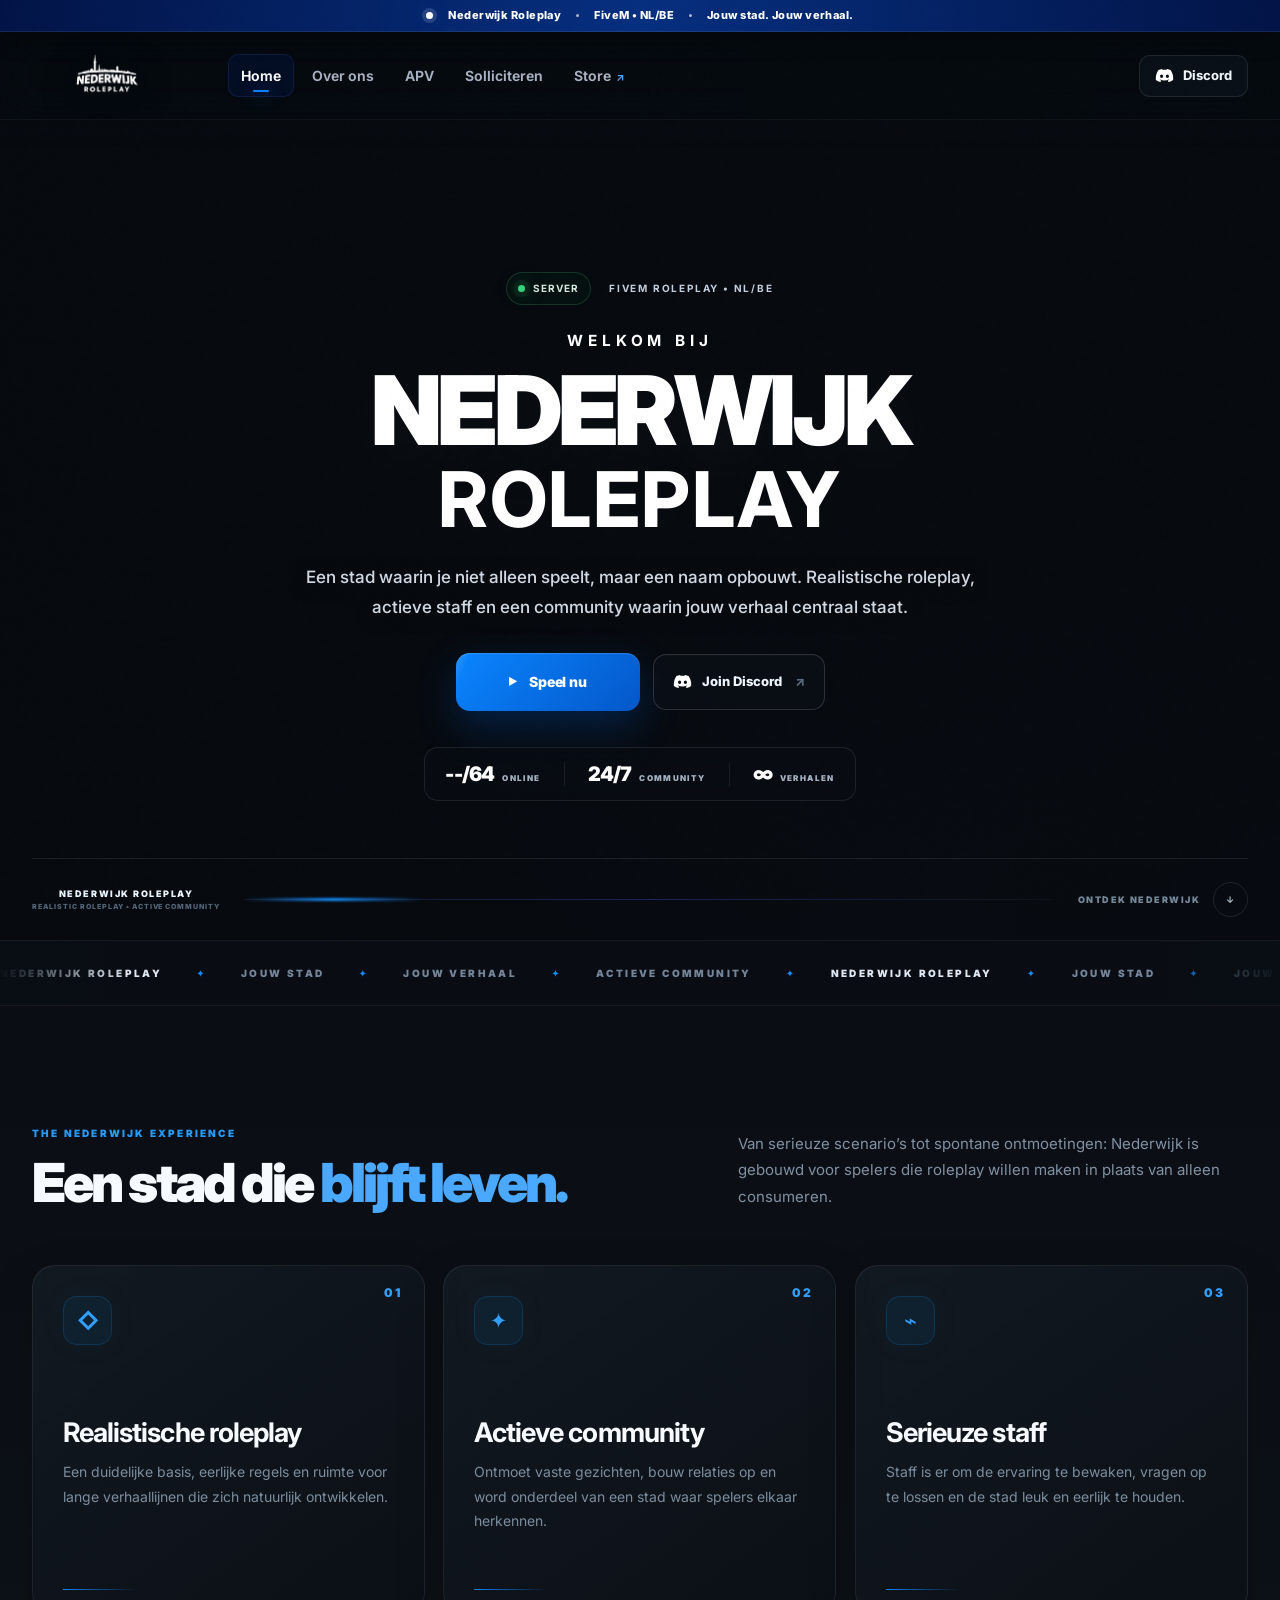
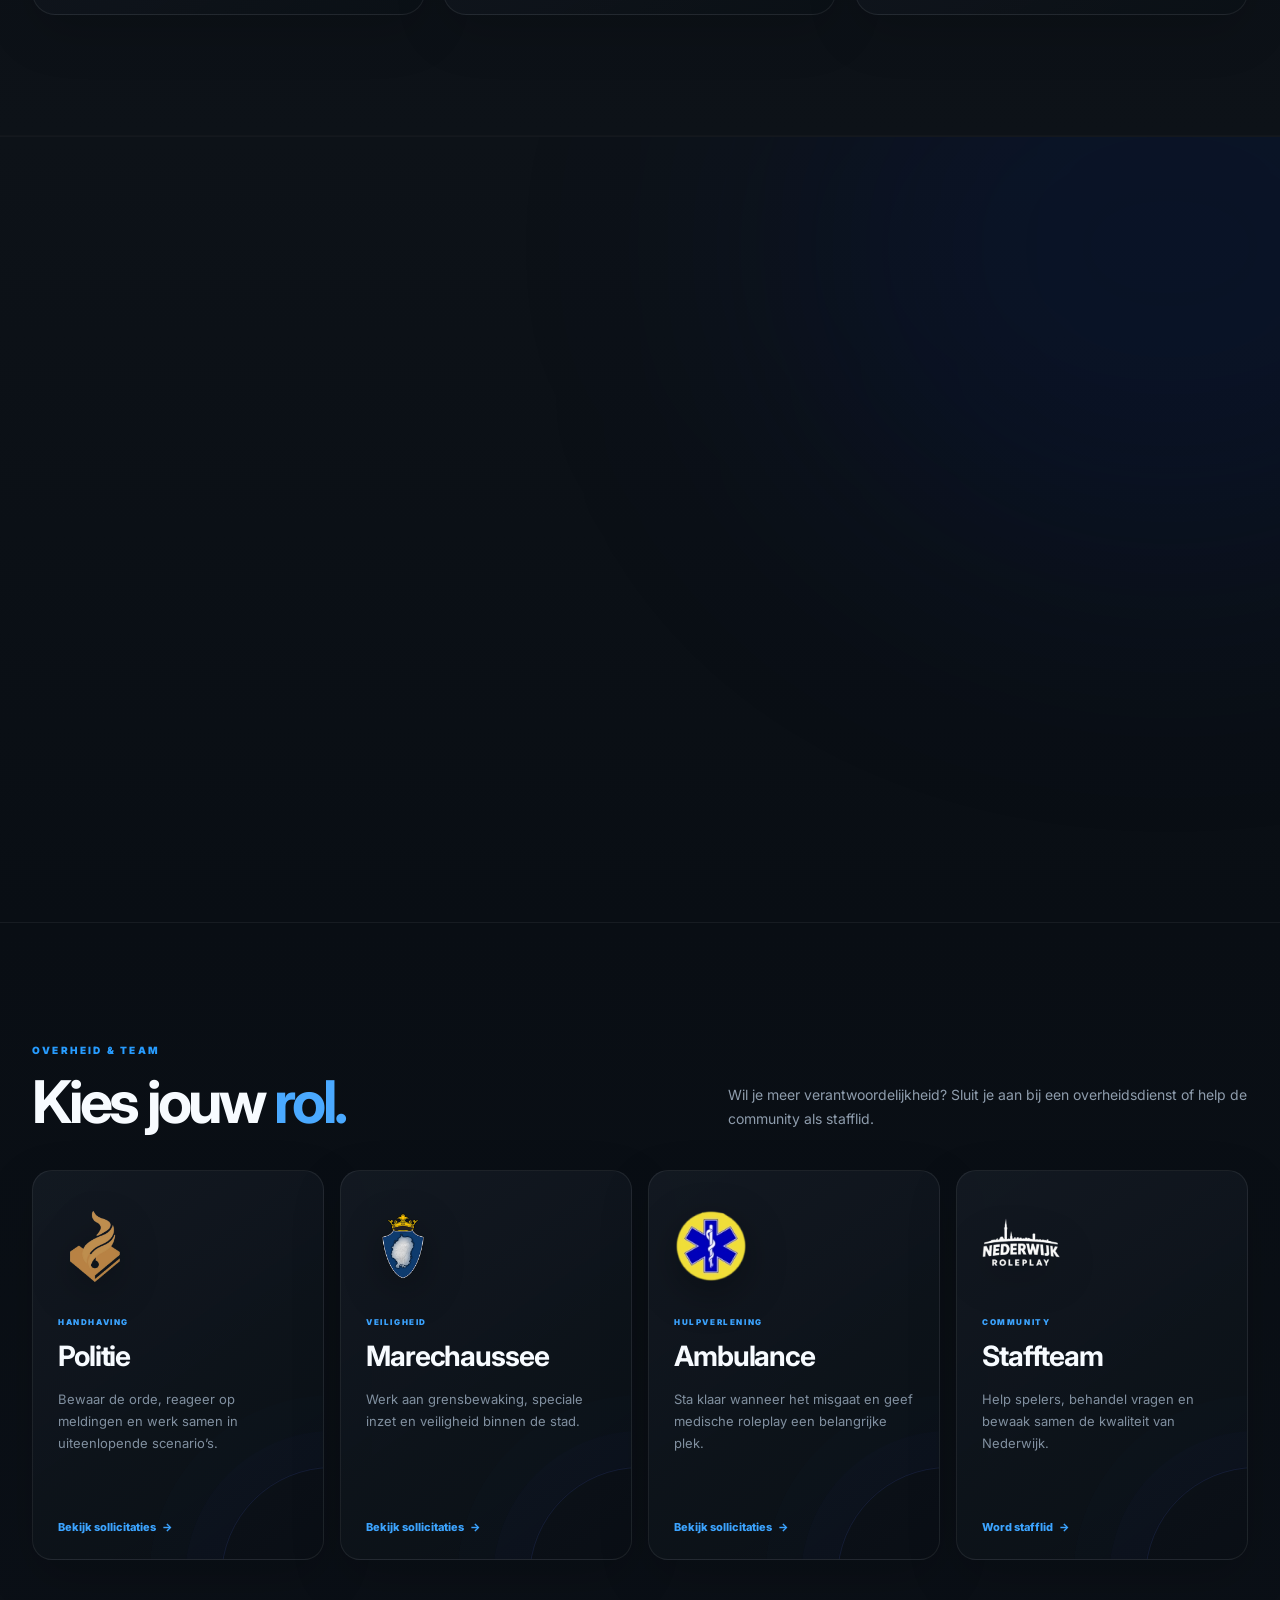
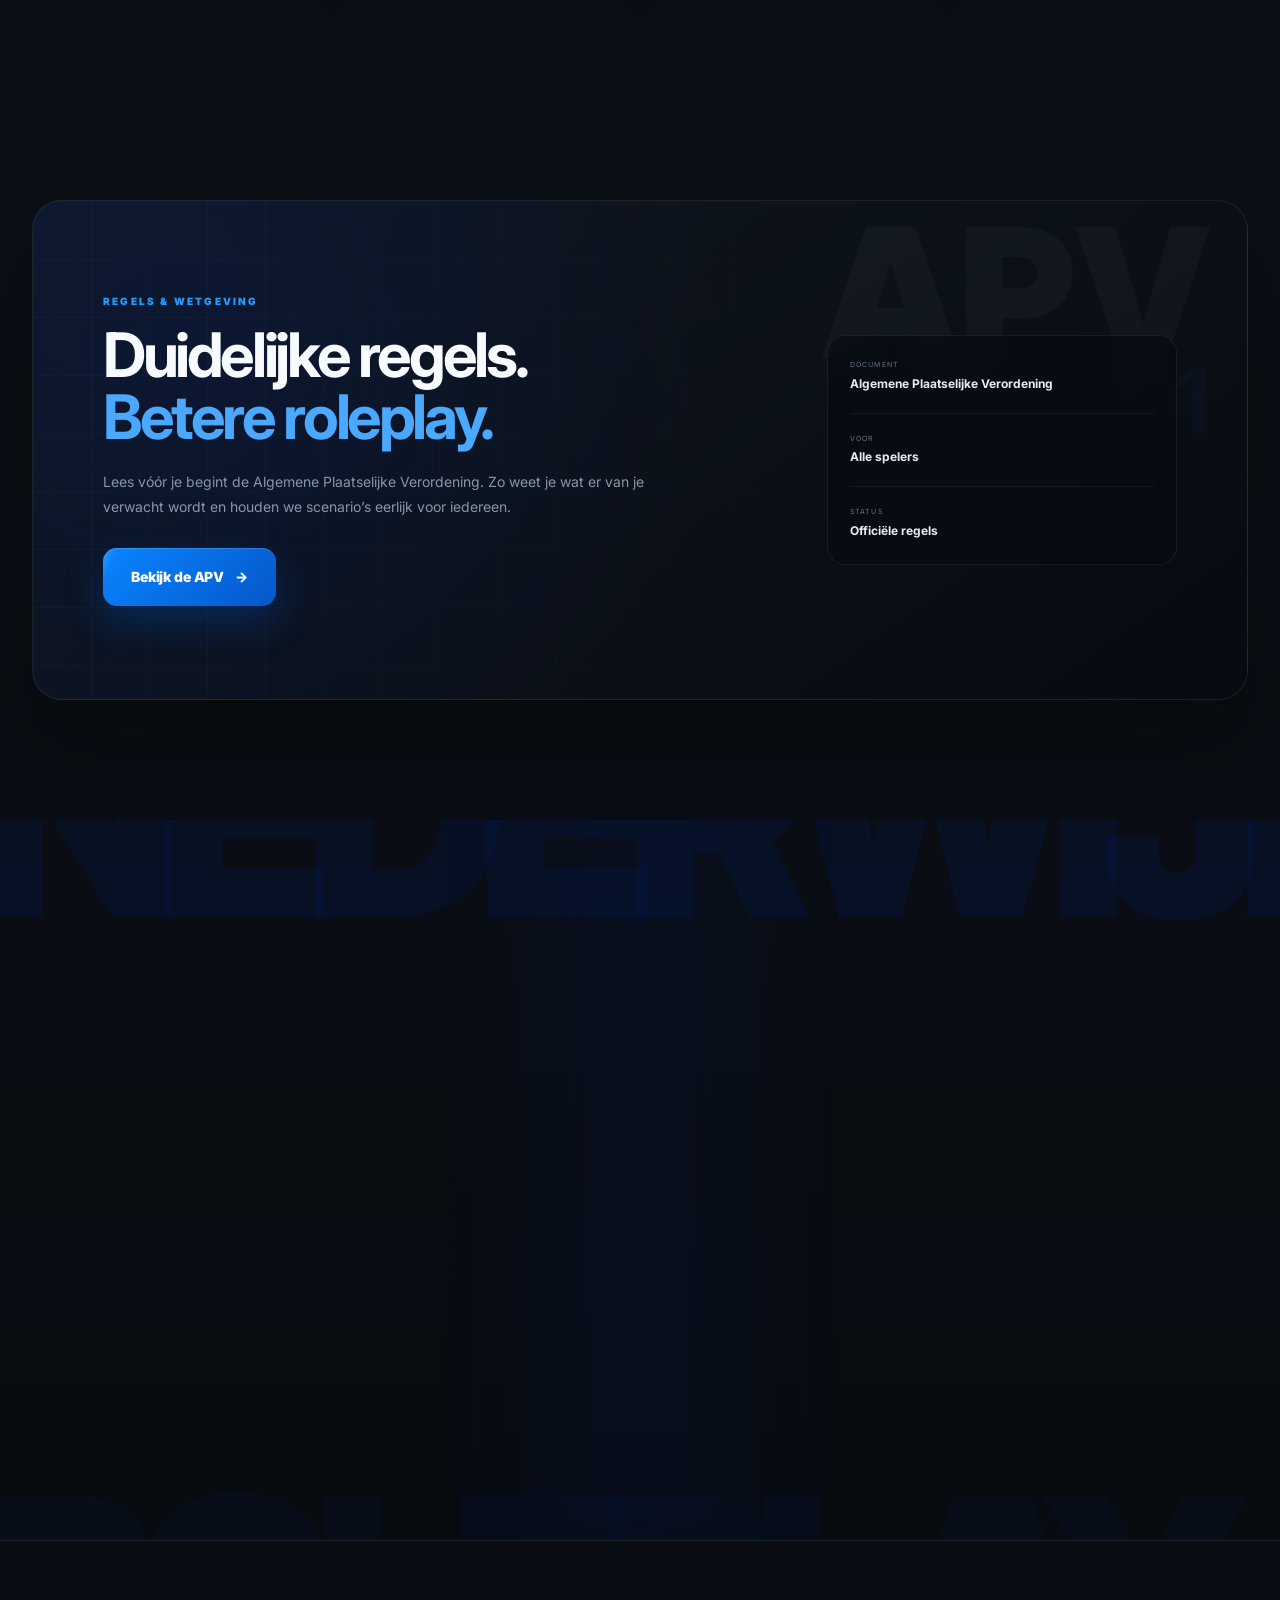
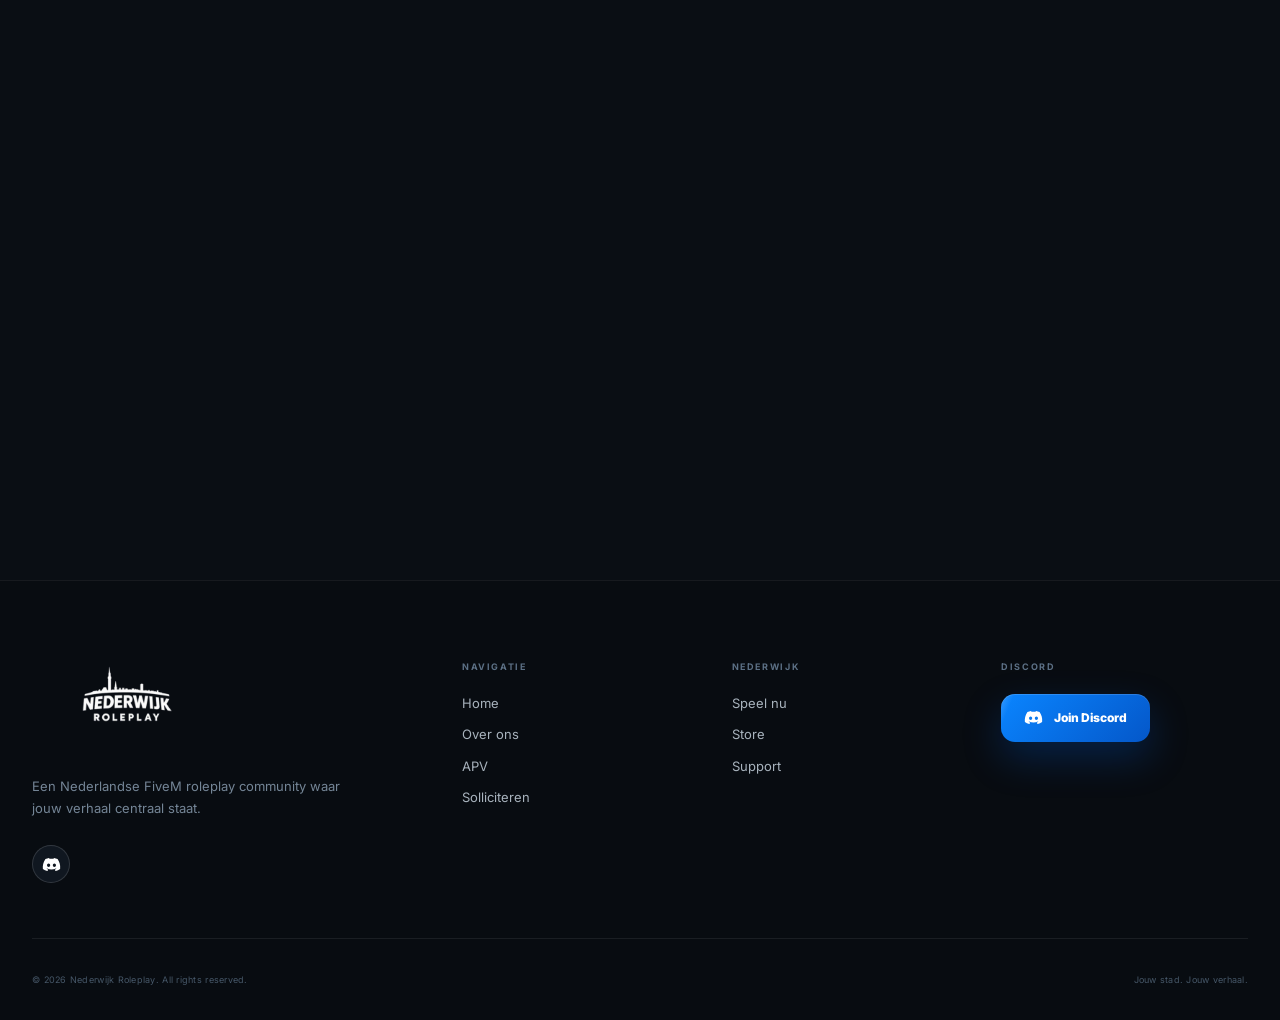
==== commit 393a0be7: "Add files via upload" ====
--- a/index.html
+++ b/index.html
@@ -1,328 +1,201 @@
-<!DOCTYPE html>
-<html lang="nl" class="home-page">
-  <head>
-    <meta charset="UTF-8" />
-    <meta name="viewport" content="width=device-width, initial-scale=1.0" />
-    <title>Nederwijk Roleplay | FiveM Server</title>
-    <meta
-      name="description"
-      content="Nederwijk Roleplay is een professionele FiveM roleplay server met realistische gameplay, actieve staff en een hechte community."
-    />
-    <link rel="preconnect" href="https://fonts.googleapis.com" />
-    <link rel="preconnect" href="https://fonts.gstatic.com" crossorigin />
-    <link rel="dns-prefetch" href="https://fonts.googleapis.com" />
-    <link rel="dns-prefetch" href="https://fonts.gstatic.com" />
-    <link rel="dns-prefetch" href="https://discord.gg" />
-    <link rel="dns-prefetch" href="https://Nederwijk-roleplay.tebex.io" />
-    <link
-      href="https://fonts.googleapis.com/css2?family=Inter:wght@300;400;500;600;700;800&display=swap"
-      rel="stylesheet"
-    />
-    <link rel="icon" type="image/png" href="assets/images/favicon.png" />
-    <link rel="stylesheet" href="/assets/css/styles.css" />
-    <link rel="prefetch" href="/apv" />
-    <link rel="prefetch" href="/solliciteren" />
-  </head>
-  <body class="home-page">
-    <main>
-      <section id="home" class="hero">
-        <video
-          class="hero-video"
-          autoplay
-          muted
-          loop
-          playsinline
-          preload="auto"
-          fetchpriority="high"
-        >
-          <source src="assets/videos/Herovideo (1).mp4" type="video/mp4" />
-        </video>
-        <div class="hero-overlay"></div>
-        <div class="hero-content">
-          <h1>Welkom bij Nederwijk Roleplay</h1>
-          <p class="hero-subtitle">
-            Nederwijk Roleplay De beste FiveM Server met de beste speel-ervaring,
-            actieve staff & een leuke community.
-          </p>
-          <div class="hero-actions">
-            <a class="button primary" href="#join">
-              Start nu met spelen
-            </a>
-            <a class="button ghost donate" href="#doneren">
-              Begin met shoppen!
-            </a>
-          </div>
-          <div class="hero-online">
-            <span class="online-count">0/64</span>
-            <span class="online-label">Spelers</span>
-          </div>
-        </div>
-      </section>
-
-      <section class="section home-donate" id="doneren">
-        <div class="donate-decor donate-decor-1"></div>
-        <div class="donate-decor donate-decor-2"></div>
-        <div class="section-header">
-          <p class="eyebrow">DONATIE STORE</p>
-          <h2>Steun Nederwijk Roleplay</h2>
-          <p>
-            In onze officiële store vind je alles wat je nodig hebt. Met jouw steun houden
-            wij de server online en kunnen honderden spelers dagelijks genieten van de beste roleplay-ervaring.
-          </p>
-        </div>
-
-        <div class="donate-features">
-          <div class="donate-feature">
-            <svg viewBox="0 0 24 24" fill="none" stroke="currentColor" stroke-width="2" stroke-linecap="round" stroke-linejoin="round"><path d="M12 22s8-4 8-10V5l-8-3-8 3v7c0 6 8 10 8 10z"/></svg>
-            <span>Veilig Betalen</span>
-          </div>
-          <div class="donate-feature">
-            <svg viewBox="0 0 24 24" fill="none" stroke="currentColor" stroke-width="2" stroke-linecap="round" stroke-linejoin="round"><circle cx="12" cy="12" r="10"/><polyline points="12 6 12 12 16 14"/></svg>
-            <span>Direct Geleverd</span>
-          </div>
-          <div class="donate-feature">
-            <svg viewBox="0 0 24 24" fill="none" stroke="currentColor" stroke-width="2" stroke-linecap="round" stroke-linejoin="round"><path d="M20.84 4.61a5.5 5.5 0 0 0-7.78 0L12 5.67l-1.06-1.06a5.5 5.5 0 0 0-7.78 7.78l1.06 1.06L12 21.23l7.78-7.78 1.06-1.06a5.5 5.5 0 0 0 0-7.78z"/></svg>
-            <span>Steun de Server</span>
-          </div>
-        </div>
-
-        <div class="donate-steps-grid">
-          <div class="donate-step-item">
-            <span class="donate-step-num">1</span>
-            <div class="donate-step-icon">
-              <svg viewBox="0 0 24 24" fill="none" stroke="currentColor" stroke-width="2" stroke-linecap="round" stroke-linejoin="round">
-                <path d="M15 3h4a2 2 0 0 1 2 2v14a2 2 0 0 1-2 2h-4"/>
-                <polyline points="10 17 15 12 10 7"/>
-                <line x1="15" y1="12" x2="3" y2="12"/>
-              </svg>
+<!doctype html>
+<html lang="nl" class="no-js">
+<head>
+  <meta charset="utf-8" />
+  <meta name="viewport" content="width=device-width,initial-scale=1" />
+  <meta name="theme-color" content="#060a0f" />
+  <meta name="description" content="Nederwijk Roleplay — een Nederlandse FiveM roleplay community met realistische gameplay, actieve staff en ruimte voor jouw verhaal." />
+  <title>Nederwijk Roleplay — Jouw stad. Jouw verhaal.</title>
+  <link rel="icon" href="assets/images/favicon.png" type="image/png" />
+  <link rel="preconnect" href="https://fonts.googleapis.com" />
+  <link rel="preconnect" href="https://fonts.gstatic.com" crossorigin />
+  <link href="https://fonts.googleapis.com/css2?family=Inter:wght@300;400;500;600;700;800;900&display=swap" rel="stylesheet" />
+  <link rel="stylesheet" href="assets/css/store-base.css" />
+  <link rel="stylesheet" href="assets/css/store-legacy.css" />
+  <link rel="stylesheet" href="assets/css/main-site.css" />
+  <script>document.documentElement.classList.remove('no-js');</script>
+</head>
+<body class="main-site">
+  <div class="page-noise" aria-hidden="true"></div>
+  <div class="cursor-glow" aria-hidden="true"></div>
+
+  <div class="announcement">
+    <div class="announcement-track">
+      <span class="announce-dot"></span>
+      <span>Nederwijk Roleplay</span><i></i>
+      <span>FiveM • NL/BE</span><i></i>
+      <span>Jouw stad. Jouw verhaal.</span>
+    </div>
+  </div>
+
+  <header class="site-header" id="top">
+    <nav class="nav shell" aria-label="Hoofdnavigatie">
+      <a class="brand" href="#home" aria-label="Nederwijk Roleplay home">
+        <img src="assets/images/nederwijk-logo.png" alt="Nederwijk Roleplay" />
+      </a>
+      <div class="nav-links" id="primary-nav">
+        <a class="active" href="#home">Home</a>
+        <a href="#over">Over ons</a>
+        <a href="apv/">APV</a>
+        <a href="solliciteren/">Solliciteren</a>
+        <a href="https://Nederwijk-roleplay.tebex.io/" class="nav-store-link">Store <span>↗</span></a>
+      </div>
+      <div class="nav-actions">
+        <a class="outline-btn nav-discord-btn" href="https://discord.gg/Qrs68Z2X9a" target="_blank" rel="noreferrer">
+          <img class="discord-brand-icon" src="assets/images/discord.svg" alt="" aria-hidden="true" />
+          Discord
+        </a>
+        <button class="menu-toggle" type="button" aria-label="Menu openen" aria-expanded="false" aria-controls="primary-nav"><span></span><span></span><span></span></button>
+      </div>
+    </nav>
+  </header>
+
+  <main>
+    <section class="hero hero-v5 main-hero" id="home">
+      <video class="legacy-hero-video" autoplay muted loop playsinline preload="metadata" aria-hidden="true"><source src="assets/videos/hero-video.mp4" type="video/mp4" /></video>
+      <div class="legacy-hero-overlay" aria-hidden="true"></div>
+      <div class="v5-mesh" aria-hidden="true"></div>
+      <div class="v5-horizon" aria-hidden="true"></div>
+      <div class="v5-scan" aria-hidden="true"></div>
+      <div class="v5-wordmark" aria-hidden="true">NEDERWIJK</div>
+      <div class="v5-blueprint v5-blueprint-a" aria-hidden="true"></div>
+      <div class="v5-blueprint v5-blueprint-b" aria-hidden="true"></div>
+
+      <div class="shell hero-v5-shell">
+        <div class="hero-v5-main">
+          <div class="hero-v5-copy">
+            <div class="hero-v5-status v5-enter v5-delay-1">
+              <span><i></i> <b class="server-status-label">SERVER ONLINE</b></span>
+              <b>FIVEM ROLEPLAY • NL/BE</b>
             </div>
-            <h4>Koppel CFX Account</h4>
-            <p>
-              Open je FiveM launcher en log in. Controleer rechtsboven welk CFX-account
-              gekoppeld is aan je FiveM.
-            </p>
-          </div>
-          <div class="donate-step-item">
-            <span class="donate-step-num">2</span>
-            <div class="donate-step-icon">
-              <svg viewBox="0 0 24 24" fill="none" stroke="currentColor" stroke-width="2" stroke-linecap="round" stroke-linejoin="round">
-                <rect x="3" y="5" width="18" height="14" rx="2"/>
-                <line x1="3" y1="10" x2="21" y2="10"/>
-                <path d="M7 15h.01"/>
-                <path d="M11 15h2"/>
-              </svg>
+            <h1 class="v5-enter v5-delay-2">
+              <span class="v5-title-small">WELKOM BIJ</span>
+              <span class="v5-title-white">NEDERWIJK</span>
+              <span class="v5-title-blue">ROLEPLAY</span>
+            </h1>
+            <p class="hero-v5-lead v5-enter v5-delay-3">Een stad waarin je niet alleen speelt, maar een naam opbouwt. Realistische roleplay, actieve staff en een community waarin jouw verhaal centraal staat.</p>
+            <div class="hero-v5-actions v5-enter v5-delay-4">
+              <a href="https://cfx.re/join/da4pzj" target="_blank" rel="noreferrer" class="primary-btn magnetic play-btn">
+                <span class="play-icon">▶</span> Speel nu
+              </a>
+              <a href="https://discord.gg/Qrs68Z2X9a" target="_blank" rel="noreferrer" class="v5-ghost-btn magnetic">
+                <img class="discord-brand-icon" src="assets/images/discord.svg" alt="" aria-hidden="true" /> Join Discord <span class="v5-arrow">↗</span>
+              </a>
             </div>
-            <h4>Shop &amp; Betaal</h4>
-            <p>
-              Log in op de store met hetzelfde CFX-account. Kies je items en betaal veilig
-              met iDEAL, Klarna of andere methoden.
-            </p>
-          </div>
-          <div class="donate-step-item">
-            <span class="donate-step-num">3</span>
-            <div class="donate-step-icon">
-              <svg viewBox="0 0 24 24" fill="none" stroke="currentColor" stroke-width="2" stroke-linecap="round" stroke-linejoin="round">
-                <path d="M22 11.08V12a10 10 0 1 1-5.93-9.14"/>
-                <polyline points="22 4 12 14.01 9 11.01"/>
-              </svg>
-            </div>
-            <h4>Ontvang Direct</h4>
-            <p>
-              Als je met hetzelfde account bent ingelogd, verschijnen je items automatisch
-              in-game. Geen extra stappen nodig.
-            </p>
-          </div>
-        </div>
-
-        <div class="donate-cta-row">
-          <p>Bij vragen kun je ons altijd bereiken via Discord. Wij accepteren iDEAL, Klarna en meer.</p>
-          <a class="donate-cta-link" href="https://discord.gg/Qrs68Z2X9a" target="_blank" rel="noreferrer">
-            Ga naar de Store &rarr;
-          </a>
-        </div>
-      </section>
-
-      <section class="home-apply" id="solliciteren">
-        <div class="apply-glow apply-glow-1"></div>
-        <div class="apply-glow apply-glow-2"></div>
-        <div class="apply-wrapper">
-          <div class="apply-left">
-            <div class="apply-left-card">
-              <p class="apply-label">WORD STAFF</p>
-              <h2 class="apply-title">Word onderdeel<br>van ons team</h2>
-              <p class="apply-subtitle">
-                Wij zijn op zoek naar gemotiveerde mensen die ons team willen versterken.
-                Als stafflid help je mee aan de beste FiveM roleplay ervaring.
-              </p>
-              <a class="apply-discord-btn" href="/solliciteren/staff">
-                Solliciteer nu
-              </a>
-              <div class="apply-divider"></div>
-              <div class="apply-stats">
-                <div class="apply-stat">
-                  <div class="apply-stat-icon">
-                    <svg viewBox="0 0 24 24" fill="none" stroke="currentColor" stroke-width="2" stroke-linecap="round" stroke-linejoin="round">
-                      <path d="M17 21v-2a4 4 0 0 0-4-4H5a4 4 0 0 0-4 4v2"/>
-                      <circle cx="9" cy="7" r="4"/>
-                      <path d="M23 21v-2a4 4 0 0 0-3-3.87"/>
-                      <path d="M16 3.13a4 4 0 0 1 0 7.75"/>
-                    </svg>
-                  </div>
-                  <div>
-                    <span class="apply-stat-value">Actief Team</span>
-                    <span class="apply-stat-desc">Dagelijks online staffleden</span>
-                  </div>
-                </div>
-                <div class="apply-stat">
-                  <div class="apply-stat-icon">
-                    <svg viewBox="0 0 24 24" fill="none" stroke="currentColor" stroke-width="2" stroke-linecap="round" stroke-linejoin="round">
-                      <circle cx="12" cy="12" r="10"/>
-                      <polyline points="12 6 12 12 16 14"/>
-                    </svg>
-                  </div>
-                  <div>
-                    <span class="apply-stat-value">Snelle Reactie</span>
-                    <span class="apply-stat-desc">Sollicitaties binnen 48 uur</span>
-                  </div>
-                </div>
-                <div class="apply-stat">
-                  <div class="apply-stat-icon">
-                    <svg viewBox="0 0 24 24" fill="none" stroke="currentColor" stroke-width="2" stroke-linecap="round" stroke-linejoin="round">
-                      <path d="M22 11.08V12a10 10 0 1 1-5.93-9.14"/>
-                      <polyline points="22 4 12 14.01 9 11.01"/>
-                    </svg>
-                  </div>
-                  <div>
-                    <span class="apply-stat-value">Begeleiding</span>
-                    <span class="apply-stat-desc">Volledige training na selectie</span>
-                  </div>
-                </div>
-              </div>
+            <div class="hero-v5-proof v5-enter v5-delay-5">
+              <span><b class="online-count">--/64</b><small>ONLINE</small></span><i></i>
+              <span><b>24/7</b><small>COMMUNITY</small></span><i></i>
+              <span><b>∞</b><small>VERHALEN</small></span>
             </div>
           </div>
-          <div class="apply-right">
-            <div class="apply-process">
-              <h3 class="apply-process-title">Hoe werkt het?</h3>
-              <div class="apply-step-row">
-                <div class="apply-step-indicator">
-                  <span class="apply-step-circle">1</span>
-                  <span class="apply-step-line"></span>
-                </div>
-                <div class="apply-step-text">
-                  <h4>Lees de vereisten</h4>
-                  <p>Controleer of je voldoet aan de minimale eisen zoals leeftijd en ervaring.</p>
-                </div>
-              </div>
-              <div class="apply-step-row">
-                <div class="apply-step-indicator">
-                  <span class="apply-step-circle">2</span>
-                  <span class="apply-step-line"></span>
-                </div>
-                <div class="apply-step-text">
-                  <h4>Open een ticket</h4>
-                  <p>Maak een sollicitatieticket aan in onze Discord en vul het formulier in.</p>
-                </div>
-              </div>
-              <div class="apply-step-row">
-                <div class="apply-step-indicator">
-                  <span class="apply-step-circle">3</span>
-                </div>
-                <div class="apply-step-text">
-                  <h4>Gesprek met management</h4>
-                  <p>Na beoordeling word je uitgenodigd voor een persoonlijk gesprek.</p>
-                </div>
-              </div>
-            </div>
-            <div class="apply-requirements">
-              <h3 class="apply-req-title">Vereisten</h3>
-              <div class="apply-req-grid">
-                <div class="apply-req-item">
-                  <svg viewBox="0 0 24 24" fill="none" stroke="currentColor" stroke-width="2.5" stroke-linecap="round" stroke-linejoin="round"><polyline points="20 6 9 17 4 12"/></svg>
-                  <span>Minimaal 16 jaar</span>
-                </div>
-                <div class="apply-req-item">
-                  <svg viewBox="0 0 24 24" fill="none" stroke="currentColor" stroke-width="2.5" stroke-linecap="round" stroke-linejoin="round"><polyline points="20 6 9 17 4 12"/></svg>
-                  <span>FiveM RP ervaring</span>
-                </div>
-                <div class="apply-req-item">
-                  <svg viewBox="0 0 24 24" fill="none" stroke="currentColor" stroke-width="2.5" stroke-linecap="round" stroke-linejoin="round"><polyline points="20 6 9 17 4 12"/></svg>
-                  <span>Nederlands spreken</span>
-                </div>
-                <div class="apply-req-item">
-                  <svg viewBox="0 0 24 24" fill="none" stroke="currentColor" stroke-width="2.5" stroke-linecap="round" stroke-linejoin="round"><polyline points="20 6 9 17 4 12"/></svg>
-                  <span>Meerdere uren/week</span>
-                </div>
-                <div class="apply-req-item">
-                  <svg viewBox="0 0 24 24" fill="none" stroke="currentColor" stroke-width="2.5" stroke-linecap="round" stroke-linejoin="round"><polyline points="20 6 9 17 4 12"/></svg>
-                  <span>Geen actieve straffen</span>
-                </div>
-                <div class="apply-req-item">
-                  <svg viewBox="0 0 24 24" fill="none" stroke="currentColor" stroke-width="2.5" stroke-linecap="round" stroke-linejoin="round"><polyline points="20 6 9 17 4 12"/></svg>
-                  <span>Werkende microfoon</span>
-                </div>
-              </div>
-            </div>
+        </div>
+        <div class="hero-v5-bottom v5-enter v5-delay-6">
+          <div class="v5-bottom-label"><span>NEDERWIJK ROLEPLAY</span><small>REALISTIC ROLEPLAY • ACTIVE COMMUNITY</small></div>
+          <div class="v5-bottom-line"></div>
+          <a href="#over" class="v5-discover"><span>ONTDEK NEDERWIJK</span><b>↓</b></a>
+        </div>
+      </div>
+    </section>
+
+    <section class="marquee" aria-label="Nederwijk highlights">
+      <div class="marquee-track">
+        <span>NEDERWIJK ROLEPLAY</span><b>✦</b><span>JOUW STAD</span><b>✦</b><span>JOUW VERHAAL</span><b>✦</b><span>ACTIEVE COMMUNITY</span><b>✦</b>
+        <span>NEDERWIJK ROLEPLAY</span><b>✦</b><span>JOUW STAD</span><b>✦</b><span>JOUW VERHAAL</span><b>✦</b><span>ACTIEVE COMMUNITY</span><b>✦</b>
+      </div>
+    </section>
+
+    <section class="experience section-pad" id="over">
+      <div class="shell">
+        <div class="section-head reveal">
+          <div><p class="section-kicker">THE NEDERWIJK EXPERIENCE</p><h2>Een stad die <span>blijft leven.</span></h2></div>
+          <p class="section-intro">Van serieuze scenario’s tot spontane ontmoetingen: Nederwijk is gebouwd voor spelers die roleplay willen maken in plaats van alleen consumeren.</p>
+        </div>
+        <div class="feature-grid main-feature-grid">
+          <article class="feature-card reveal" data-tilt><span class="feature-number">01</span><div class="feature-icon">◇</div><h3>Realistische roleplay</h3><p>Een duidelijke basis, eerlijke regels en ruimte voor lange verhaallijnen die zich natuurlijk ontwikkelen.</p><span class="feature-line"></span></article>
+          <article class="feature-card reveal delay-1" data-tilt><span class="feature-number">02</span><div class="feature-icon">✦</div><h3>Actieve community</h3><p>Ontmoet vaste gezichten, bouw relaties op en word onderdeel van een stad waar spelers elkaar herkennen.</p><span class="feature-line"></span></article>
+          <article class="feature-card reveal delay-2" data-tilt><span class="feature-number">03</span><div class="feature-icon">⌁</div><h3>Serieuze staff</h3><p>Staff is er om de ervaring te bewaken, vragen op te lossen en de stad leuk en eerlijk te houden.</p><span class="feature-line"></span></article>
+        </div>
+      </div>
+    </section>
+
+    <section class="main-world section-pad" id="mogelijkheden">
+      <div class="world-glow" aria-hidden="true"></div>
+      <div class="shell world-layout">
+        <div class="world-copy reveal">
+          <p class="section-kicker">MAAK JOUW VERHAAL</p>
+          <h2>Wie word jij in <span>Nederwijk?</span></h2>
+          <p>Begin als burger en bepaal zelf welke kant je opgaat. Werk voor de overheid, bouw een onderneming, leer de onderwereld kennen of maak naam als iemand die overal zijn eigen plan trekt.</p>
+          <div class="world-points">
+            <div><b>01</b><span><strong>Burgerleven</strong><small>Banen, voertuigen, woningen en ondernemerschap.</small></span></div>
+            <div><b>02</b><span><strong>Overheidsdiensten</strong><small>Politie, Koninklijke Marechaussee en Ambulance.</small></span></div>
+            <div><b>03</b><span><strong>Eigen richting</strong><small>Van legaal bedrijf tot onderwereld — jouw keuzes tellen.</small></span></div>
           </div>
         </div>
-      </section>
-    </main>
-    <footer class="footer">
-      <div class="footer-top">
-        <div class="footer-grid">
-          <div class="footer-brand">
-            <a class="logo" href="/home">
-              <span class="logo-mark">
-                <img src="assets/images/ehlogo.png" alt="Nederwijk Roleplay" loading="lazy" decoding="async" />
-              </span>
-              <span class="logo-text">Nederwijk Roleplay</span>
-            </a>
-            <p class="footer-brand-desc">
-              De beste FiveM roleplay ervaring van Nederland. Kwaliteit, sfeer en realistische verhalen staan bij ons centraal.
-            </p>
-            <div class="footer-socials">
-              <a href="https://discord.gg/Qrs68Z2X9a" target="_blank" rel="noreferrer" aria-label="Discord">
-                <svg viewBox="0 0 24 24" aria-hidden="true"><path fill="currentColor" d="M19.73 4.87A18.7 18.7 0 0 0 15.1 3.5a13 13 0 0 0-.64 1.3 17.5 17.5 0 0 0-4.92 0c-.19-.45-.41-.88-.64-1.3A18.6 18.6 0 0 0 4.27 4.87C1.6 8.9.88 12.83 1.23 16.7a18.6 18.6 0 0 0 5.53 2.8c.45-.62.85-1.27 1.2-1.95a12 12 0 0 1-1.9-.93c.16-.12.32-.24.47-.36a13.7 13.7 0 0 0 11 0c.16.12.32.24.47.36-.62.37-1.26.69-1.9.93.35.68.75 1.33 1.2 1.95a18.6 18.6 0 0 0 5.53-2.8c.48-4.48-.7-8.38-3.13-11.83ZM8.7 14.6c-1.04 0-1.9-.96-1.9-2.12 0-1.16.83-2.12 1.9-2.12 1.06 0 1.91.96 1.9 2.12 0 1.16-.84 2.12-1.9 2.12Zm6.6 0c-1.04 0-1.9-.96-1.9-2.12 0-1.16.83-2.12 1.9-2.12 1.06 0 1.91.96 1.9 2.12 0 1.16-.84 2.12-1.9 2.12Z"/></svg>
-              </a>
-            </div>
-          </div>
-          <div class="footer-col">
-            <h4>Navigatie</h4>
-            <ul>
-              <li><a href="/home">Home</a></li>
-              <li><a href="/apv">Regels</a></li>
-              <li><a href="https://Nederwijk-roleplay.tebex.io/" target="_blank" rel="noreferrer">Doneren</a></li>
-              <li><a href="/solliciteren">Solliciteren</a></li>
-            </ul>
-          </div>
-          <div class="footer-col">
-            <h4>Community</h4>
-            <ul>
-              <li><a href="https://discord.gg/Qrs68Z2X9a" target="_blank" rel="noreferrer">Discord Server</a></li>
-              <li><a href="https://discord.gg/Qrs68Z2X9a" target="_blank" rel="noreferrer">Support Ticket</a></li>
-              <li><a href="/solliciteren">Solliciteren</a></li>
-            </ul>
-          </div>
-          <div class="footer-col">
-            <h4>Informatie</h4>
-            <ul>
-              <li><a href="/apv">Serverregels</a></li>
-              <li><a href="https://discord.gg/Qrs68Z2X9a" target="_blank" rel="noreferrer">Veelgestelde Vragen</a></li>
-              <li><a href="https://Nederwijk-roleplay.tebex.io/" target="_blank" rel="noreferrer">Store &amp; Donaties</a></li>
-            </ul>
-          </div>
-        </div>
-      </div>
-      <div class="footer-bottom">
-        <div class="footer-bottom-inner">
-          <span>&copy; 2026 Nederwijk Roleplay. Alle rechten voorbehouden.</span>
-          <div class="footer-bottom-links">
-            <a href="https://discord.gg/Qrs68Z2X9a" target="_blank" rel="noreferrer">Contact</a>
-            <span class="footer-dot"></span>
-            <a href="/apv">Regels</a>
-          </div>
-        </div>
-      </div>
-    </footer>
-    <script src="assets/js/script.js" defer></script>
-  </body>
+        <div class="world-panel reveal delay-1">
+          <div class="world-panel-top"><span>NEDERWIJK // CITY ACCESS</span><i></i></div>
+          <div class="world-radar"><div class="radar-ring r1"></div><div class="radar-ring r2"></div><div class="radar-ring r3"></div><div class="radar-line"></div><span class="radar-core"></span></div>
+          <div class="world-stats"><div><small>ROLEPLAY</small><strong>NL/BE</strong></div><div><small>SERVER</small><strong>FiveM</strong></div><div><small>STATUS</small><strong class="server-status-label">ONLINE</strong></div></div>
+        </div>
+      </div>
+    </section>
+
+    <section class="departments section-pad" id="diensten">
+      <div class="shell">
+        <div class="legacy-section-heading reveal">
+          <div><p class="section-kicker">OVERHEID & TEAM</p><h2>Kies jouw <span>rol.</span></h2></div>
+          <p>Wil je meer verantwoordelijkheid? Sluit je aan bij een overheidsdienst of help de community als stafflid.</p>
+        </div>
+        <div class="department-grid">
+          <article class="department-card reveal"><div class="department-logo"><img src="assets/images/police.png" alt="Politie" /></div><small>HANDHAVING</small><h3>Politie</h3><p>Bewaar de orde, reageer op meldingen en werk samen in uiteenlopende scenario’s.</p><a href="solliciteren/">Bekijk sollicitaties <span>→</span></a></article>
+          <article class="department-card reveal delay-1"><div class="department-logo"><img src="assets/images/kmar.png" alt="Koninklijke Marechaussee" /></div><small>VEILIGHEID</small><h3>Marechaussee</h3><p>Werk aan grensbewaking, speciale inzet en veiligheid binnen de stad.</p><a href="solliciteren/">Bekijk sollicitaties <span>→</span></a></article>
+          <article class="department-card reveal delay-2"><div class="department-logo"><img src="assets/images/ambulance.png" alt="Ambulance" /></div><small>HULPVERLENING</small><h3>Ambulance</h3><p>Sta klaar wanneer het misgaat en geef medische roleplay een belangrijke plek.</p><a href="solliciteren/">Bekijk sollicitaties <span>→</span></a></article>
+          <article class="department-card reveal"><div class="department-logo staff-logo"><img src="assets/images/favicon.png" alt="Nederwijk Staff" /></div><small>COMMUNITY</small><h3>Staffteam</h3><p>Help spelers, behandel vragen en bewaak samen de kwaliteit van Nederwijk.</p><a href="solliciteren/">Word stafflid <span>→</span></a></article>
+        </div>
+      </div>
+    </section>
+
+    <section class="rules-promo section-pad" id="regels">
+      <div class="shell rules-card reveal">
+        <div class="rules-code" aria-hidden="true"><span>APV</span><b>01</b></div>
+        <div class="rules-copy"><p class="section-kicker">REGELS & WETGEVING</p><h2>Duidelijke regels.<br><span>Betere roleplay.</span></h2><p>Lees vóór je begint de Algemene Plaatselijke Verordening. Zo weet je wat er van je verwacht wordt en houden we scenario’s eerlijk voor iedereen.</p><a class="primary-btn magnetic" href="apv/">Bekijk de APV <span>→</span></a></div>
+        <div class="rules-meta"><div><small>DOCUMENT</small><strong>Algemene Plaatselijke Verordening</strong></div><div><small>VOOR</small><strong>Alle spelers</strong></div><div><small>STATUS</small><strong>Officiële regels</strong></div></div>
+      </div>
+    </section>
+
+    <section class="community section-pad" id="community">
+      <div class="community-watermark" aria-hidden="true">NEDERWIJK</div><div class="community-watermark bottom" aria-hidden="true">ROLEPLAY</div><div class="community-beam" aria-hidden="true"></div>
+      <div class="shell community-inner reveal">
+        <div class="community-logo-wrap"><img src="assets/images/nederwijk-logo.png" alt="Nederwijk Roleplay" /></div>
+        <p class="community-kicker">JOIN ONZE COMMUNITY</p>
+        <h2>Klaar voor jouw <span>volgende verhaal?</span></h2>
+        <p class="community-sub">Join de Discord, lees de regels en stap daarna de stad in. De rest van het verhaal schrijf je zelf.</p>
+        <div class="tags"><span>FiveM</span><span>Roleplay</span><span>NL/BE</span><span>Community</span></div>
+        <div class="community-actions"><a href="https://discord.gg/Qrs68Z2X9a" target="_blank" rel="noreferrer" class="discord-btn large magnetic"><img class="discord-brand-icon" src="assets/images/discord.svg" alt="" aria-hidden="true" /> Join Discord</a><a href="https://cfx.re/join/da4pzj" target="_blank" rel="noreferrer" class="v5-ghost-btn magnetic">Speel nu <span>↗</span></a></div>
+      </div>
+    </section>
+
+    <section class="faq section-pad" id="faq">
+      <div class="shell faq-layout">
+        <div class="faq-intro reveal"><p class="section-kicker">SNELLE INFO</p><h2>Goed om te <span>weten.</span></h2><p>De belangrijkste informatie voordat je Nederwijk binnenstapt.</p></div>
+        <div class="faq-list reveal delay-1">
+          <article class="faq-item active"><button type="button"><span>Hoe join ik de server?</span><i>＋</i></button><div class="faq-answer"><p>Open FiveM en gebruik de knop “Speel nu” op deze website. Die verwijst naar de Nederwijk-server via Cfx.re.</p></div></article>
+          <article class="faq-item"><button type="button"><span>Waar staan de serverregels?</span><i>＋</i></button><div class="faq-answer"><p>Alle algemene regels vind je op de APV-pagina. Lees die voordat je actief gaat spelen.</p></div></article>
+          <article class="faq-item"><button type="button"><span>Kan ik solliciteren voor een dienst?</span><i>＋</i></button><div class="faq-answer"><p>Ja. Op de sollicitatiepagina vind je de beschikbare routes voor Staff, Politie, Marechaussee en Ambulance.</p></div></article>
+          <article class="faq-item"><button type="button"><span>Waar vind ik de Nederwijk Store?</span><i>＋</i></button><div class="faq-answer"><p>Via “Store” in de navigatie ga je naar de aparte Nederwijk-store in dezelfde huisstijl.</p></div></article>
+        </div>
+      </div>
+    </section>
+  </main>
+
+  <footer class="footer">
+    <div class="shell footer-grid">
+      <div class="footer-brand"><a href="#home" class="footer-logo"><img src="assets/images/nederwijk-logo.png" alt="Nederwijk Roleplay" /></a><p>Een Nederlandse FiveM roleplay community waar jouw verhaal centraal staat.</p><a href="https://discord.gg/Qrs68Z2X9a" target="_blank" rel="noreferrer" class="social-round" aria-label="Discord"><img src="assets/images/discord.svg" alt="" aria-hidden="true" /></a></div>
+      <div><h4>NAVIGATIE</h4><a href="#home">Home</a><a href="#over">Over ons</a><a href="apv/">APV</a><a href="solliciteren/">Solliciteren</a></div>
+      <div><h4>NEDERWIJK</h4><a href="https://cfx.re/join/da4pzj" target="_blank" rel="noreferrer">Speel nu</a><a href="https://Nederwijk-roleplay.tebex.io/">Store</a><a href="https://discord.gg/Qrs68Z2X9a" target="_blank" rel="noreferrer">Support</a></div>
+      <div><h4>DISCORD</h4><a href="https://discord.gg/Qrs68Z2X9a" target="_blank" rel="noreferrer" class="discord-btn footer-discord"><img class="discord-brand-icon" src="assets/images/discord.svg" alt="" aria-hidden="true" /> Join Discord</a></div>
+    </div>
+    <div class="shell footer-bottom"><span>© 2026 Nederwijk Roleplay. All rights reserved.</span><span>Jouw stad. Jouw verhaal.</span></div>
+  </footer>
+  <script src="assets/js/main-site.js"></script>
+</body>
 </html>
--- a/assets/css/store-base.css
+++ b/assets/css/store-base.css
@@ -0,0 +1,344 @@
+:root{
+  --bg:#060a0f;
+  --bg2:#090f15;
+  --panel:#0d141b;
+  --panel2:#111922;
+  --panel3:#151f29;
+  --text:#f7fbff;
+  --muted:#8c9bab;
+  --muted2:#617182;
+  --line:rgba(255,255,255,.075);
+  --line2:rgba(255,255,255,.12);
+  --blue:#0b9cff;
+  --blue2:#006fe8;
+  --cyan:#45c8ff;
+  --violet:#5865f2;
+  --yellow:#ffd43b;
+  --green:#36d17a;
+  --shadow:0 25px 80px rgba(0,0,0,.38);
+  --radius:18px;
+  --radius-lg:28px;
+  --header-h:88px;
+  --announce-h:32px;
+}
+*{box-sizing:border-box}
+html{scroll-behavior:smooth;background:var(--bg)}
+body{margin:0;background:var(--bg);color:var(--text);font-family:Inter,ui-sans-serif,system-ui,-apple-system,BlinkMacSystemFont,"Segoe UI",sans-serif;overflow-x:hidden;line-height:1.5}
+body.cart-open{overflow:hidden}
+a{color:inherit}
+button,input{font:inherit}
+button{color:inherit}
+img{display:block;max-width:100%}
+::selection{background:rgba(11,156,255,.34);color:white}
+::-webkit-scrollbar{width:10px}
+::-webkit-scrollbar-track{background:#070b10}
+::-webkit-scrollbar-thumb{background:#1b2834;border-radius:999px;border:2px solid #070b10}
+::-webkit-scrollbar-thumb:hover{background:#1d91d5}
+.shell{width:min(1320px,calc(100% - 64px));margin-inline:auto}
+.section-pad{padding:120px 0;position:relative}
+
+.page-noise{position:fixed;inset:0;pointer-events:none;z-index:9999;opacity:.022;background-image:url("data:image/svg+xml,%3Csvg viewBox='0 0 180 180' xmlns='http://www.w3.org/2000/svg'%3E%3Cfilter id='n'%3E%3CfeTurbulence type='fractalNoise' baseFrequency='.95' numOctaves='3' stitchTiles='stitch'/%3E%3C/filter%3E%3Crect width='100%25' height='100%25' filter='url(%23n)' opacity='.7'/%3E%3C/svg%3E")}
+.cursor-glow{position:fixed;left:0;top:0;width:520px;height:520px;border-radius:50%;pointer-events:none;z-index:0;transform:translate(-50%,-50%);background:radial-gradient(circle,rgba(11,156,255,.085),rgba(11,156,255,.025) 38%,transparent 70%);filter:blur(8px);opacity:0;transition:opacity .3s ease}
+@media(pointer:fine){body:hover .cursor-glow{opacity:1}}
+
+.announcement{height:var(--announce-h);display:flex;align-items:center;justify-content:center;background:linear-gradient(90deg,#0084e7,#13a7ff,#0084e7);background-size:180% 100%;animation:announceShift 8s ease-in-out infinite;position:fixed;inset:0 0 auto 0;z-index:150;color:#fff;border-bottom:1px solid rgba(255,255,255,.12);overflow:hidden}
+.announcement-track{display:flex;align-items:center;justify-content:center;gap:15px;font-size:11px;line-height:1;font-weight:800;letter-spacing:.02em;white-space:nowrap}
+.announcement-track i{display:block;width:3px;height:3px;border-radius:50%;background:rgba(255,255,255,.65)}
+.announce-dot{width:7px;height:7px;border-radius:50%;background:#fff;box-shadow:0 0 0 4px rgba(255,255,255,.15);animation:dotPulse 1.8s infinite}
+@keyframes announceShift{50%{background-position:100% 0}}
+@keyframes dotPulse{50%{box-shadow:0 0 0 7px rgba(255,255,255,0)}}
+
+.site-header{position:fixed;top:var(--announce-h);left:0;right:0;height:var(--header-h);z-index:140;background:rgba(6,10,15,.78);backdrop-filter:blur(22px) saturate(150%);border-bottom:1px solid transparent;transition:height .3s ease,background .3s ease,border-color .3s ease,box-shadow .3s ease,transform .3s ease}
+.site-header::after{content:"";position:absolute;left:0;right:0;top:100%;height:28px;background:linear-gradient(to bottom,rgba(6,10,15,.38),transparent);pointer-events:none;opacity:.7}
+.site-header.scrolled{height:74px;background:rgba(6,10,15,.93);border-color:var(--line);box-shadow:0 15px 50px rgba(0,0,0,.18)}
+.site-header.nav-hidden{transform:translateY(calc(-100% - var(--announce-h)))}
+.nav{height:100%;display:flex;align-items:center;gap:26px}
+.brand{display:flex;align-items:center;flex:0 0 auto;text-decoration:none;min-width:170px}
+.brand img{width:154px;max-height:58px;object-fit:contain;filter:drop-shadow(0 5px 15px rgba(0,0,0,.35));transition:transform .3s ease,filter .3s ease}
+.brand:hover img{transform:translateY(-1px) scale(1.018);filter:drop-shadow(0 8px 18px rgba(11,156,255,.14))}
+.nav-links{display:flex;align-items:center;gap:2px;min-width:0}
+.nav-links a{position:relative;text-decoration:none;color:#9ca8b4;font-weight:650;font-size:14px;padding:11px 13px;border-radius:10px;transition:color .2s ease,background .2s ease,transform .2s ease;white-space:nowrap}
+.nav-links a:hover{color:#fff;background:rgba(255,255,255,.045);transform:translateY(-1px)}
+.nav-links a.active{color:#fff;background:rgba(255,255,255,.065);box-shadow:inset 0 0 0 1px rgba(255,255,255,.035)}
+.nav-links a.active::after{content:"";position:absolute;left:50%;bottom:5px;width:16px;height:2px;transform:translateX(-50%);background:var(--blue);border-radius:99px;box-shadow:0 0 12px var(--blue)}
+.nav-divider,.action-divider{width:1px;height:26px;background:var(--line);margin:0 8px}
+.nav-actions{margin-left:auto;display:flex;align-items:center;gap:8px;min-width:0}
+.search{width:214px;height:42px;border:1px solid var(--line);border-radius:11px;background:rgba(255,255,255,.026);display:flex;align-items:center;padding:0 11px;transition:.25s ease;overflow:hidden}
+.search:focus-within{width:248px;border-color:rgba(11,156,255,.45);background:rgba(11,156,255,.035);box-shadow:0 0 0 4px rgba(11,156,255,.06)}
+.search svg,.outline-btn svg{width:19px;height:19px;fill:none;stroke:currentColor;stroke-width:1.8;flex:none}
+.search svg{color:#a4b1bd}
+.search input{min-width:0;flex:1;border:0;outline:0;background:transparent;color:#fff;padding:0 8px;font-size:13px;font-weight:600}
+.search input::placeholder{color:#617182}
+.search kbd{font-size:10px;color:#667687;border:1px solid rgba(255,255,255,.08);border-radius:5px;padding:1px 5px;background:rgba(255,255,255,.035)}
+.currency{height:42px;padding:0 12px;border:0;background:transparent;border-radius:10px;color:#c6d0da;font-size:12px;font-weight:800;letter-spacing:.05em;cursor:pointer;transition:.2s ease}
+.currency:hover{background:rgba(255,255,255,.04);color:#fff}.currency span{opacity:.45;margin-left:3px}
+.outline-btn{height:42px;border:1px solid var(--line);background:rgba(255,255,255,.025);border-radius:11px;display:flex;align-items:center;justify-content:center;gap:9px;padding:0 15px;color:#eef4f8;font-size:13px;font-weight:750;cursor:pointer;transition:.22s ease}
+.outline-btn:hover{background:rgba(255,255,255,.06);border-color:var(--line2);transform:translateY(-1px)}
+.cart-count{min-width:20px;height:20px;padding:0 5px;border-radius:6px;display:none;place-items:center;background:var(--blue);color:#02101a;font-size:10px;font-weight:900;box-shadow:0 0 14px rgba(11,156,255,.3)}
+.menu-toggle{width:42px;height:42px;border:1px solid var(--line);border-radius:11px;background:rgba(255,255,255,.025);display:none;flex-direction:column;align-items:center;justify-content:center;gap:4px;cursor:pointer}
+.menu-toggle span{width:17px;height:1.5px;background:#fff;border-radius:99px;transition:.25s ease}
+.menu-toggle.open span:nth-child(1){transform:translateY(5.5px) rotate(45deg)}
+.menu-toggle.open span:nth-child(2){opacity:0}.menu-toggle.open span:nth-child(3){transform:translateY(-5.5px) rotate(-45deg)}
+
+.hero{min-height:920px;position:relative;display:grid;align-items:center;padding-top:calc(var(--announce-h) + var(--header-h) + 32px);overflow:hidden;background:linear-gradient(180deg,#071019 0%,#060b10 74%,#071019 100%);isolation:isolate}
+.hero::before{content:"";position:absolute;inset:0;background:radial-gradient(circle at 50% 48%,rgba(11,156,255,.09),transparent 36%),linear-gradient(180deg,rgba(255,255,255,.008),transparent 40%);z-index:-3}
+.hero-grid{position:absolute;inset:0;z-index:-3;opacity:.19;background-image:linear-gradient(rgba(255,255,255,.055) 1px,transparent 1px),linear-gradient(90deg,rgba(255,255,255,.055) 1px,transparent 1px);background-size:64px 64px;mask-image:linear-gradient(to bottom,transparent 2%,#000 22%,#000 72%,transparent 100%);transform:perspective(600px) rotateX(72deg) scale(1.7) translateY(20%);transform-origin:center bottom}
+.hero-orb{position:absolute;border-radius:50%;filter:blur(110px);pointer-events:none;z-index:-2}
+.orb-a{width:720px;height:560px;left:48%;top:16%;background:rgba(0,145,255,.17);animation:orbDrift 10s ease-in-out infinite alternate}.orb-b{width:420px;height:420px;left:8%;top:50%;background:rgba(32,94,255,.08);animation:orbDrift2 12s ease-in-out infinite alternate}
+@keyframes orbDrift{to{transform:translate(70px,40px) scale(1.08)}}@keyframes orbDrift2{to{transform:translate(-30px,-40px) scale(.92)}}
+.hero-cityline{position:absolute;left:0;right:0;bottom:0;height:240px;z-index:-1;opacity:.28;background:linear-gradient(to top,rgba(2,7,10,.98),rgba(2,7,10,.55) 50%,transparent),repeating-linear-gradient(90deg,transparent 0 38px,rgba(9,36,54,.55) 39px 78px,transparent 79px 112px);clip-path:polygon(0 68%,2% 68%,2% 38%,5% 38%,5% 56%,7% 56%,7% 28%,10% 28%,10% 62%,13% 62%,13% 46%,16% 46%,16% 15%,18% 15%,18% 58%,21% 58%,21% 31%,24% 31%,24% 70%,27% 70%,27% 40%,29% 40%,29% 54%,32% 54%,32% 23%,35% 23%,35% 60%,39% 60%,39% 35%,42% 35%,42% 69%,45% 69%,45% 27%,48% 27%,48% 52%,52% 52%,52% 19%,55% 19%,55% 64%,58% 64%,58% 43%,62% 43%,62% 28%,64% 28%,64% 72%,68% 72%,68% 36%,71% 36%,71% 57%,75% 57%,75% 21%,78% 21%,78% 65%,82% 65%,82% 32%,84% 32%,84% 49%,88% 49%,88% 12%,90% 12%,90% 61%,93% 61%,93% 40%,96% 40%,96% 69%,100% 69%,100% 100%,0 100%)}
+.hero-watermark{position:absolute;right:-5vw;top:18%;width:min(880px,58vw);opacity:.018;filter:blur(.2px);z-index:-2;transform:rotate(-7deg) scale(1.15)}
+.hero-layout{display:grid;grid-template-columns:minmax(0,1.06fr) minmax(410px,.94fr);gap:70px;align-items:center;position:relative;z-index:2}
+.hero-copy{max-width:760px;padding-bottom:40px}
+.hero-kicker{font-size:12px;font-weight:850;letter-spacing:.24em;color:#788899;display:flex;align-items:center;gap:10px;margin-bottom:25px}.hero-kicker b{color:#f5f8fb}.live-dot{width:8px;height:8px;border-radius:50%;background:var(--blue);box-shadow:0 0 0 5px rgba(11,156,255,.11),0 0 22px rgba(11,156,255,.9);animation:livePulse 1.8s ease-in-out infinite}@keyframes livePulse{50%{box-shadow:0 0 0 9px rgba(11,156,255,0),0 0 26px rgba(11,156,255,.7)}}
+.hero h1{margin:0;font-size:clamp(62px,6.2vw,108px);line-height:.92;letter-spacing:-.065em;font-weight:950;text-wrap:balance}.hero h1 span{display:block;color:#fff;text-shadow:0 18px 60px rgba(255,255,255,.04)}
+.type-line{height:94px;display:flex;align-items:center;margin:12px 0 4px;font-size:clamp(44px,4.25vw,74px);line-height:1;font-weight:950;letter-spacing:-.055em;background:linear-gradient(90deg,#069aff,#46c9ff,#077ee9);background-size:200% 100%;-webkit-background-clip:text;background-clip:text;color:transparent;filter:drop-shadow(0 14px 30px rgba(11,156,255,.13));animation:gradientMove 4s ease-in-out infinite}@keyframes gradientMove{50%{background-position:100% 0}}
+.caret{width:3px;height:.82em;background:var(--cyan);display:inline-block;margin-left:8px;box-shadow:0 0 14px var(--blue);animation:blink .75s step-end infinite}@keyframes blink{50%{opacity:0}}
+.hero-subtitle{max-width:655px;color:#a6b3c0;font-size:18px;line-height:1.75;margin:17px 0 31px;font-weight:520}
+.hero-buttons{display:flex;gap:14px;align-items:center}
+.primary-btn,.discord-btn{height:58px;display:inline-flex;align-items:center;justify-content:center;gap:11px;padding:0 28px;border-radius:14px;text-decoration:none;font-size:14px;font-weight:850;letter-spacing:-.01em;position:relative;overflow:hidden;transition:transform .25s ease,box-shadow .25s ease,filter .25s ease}
+.primary-btn{background:linear-gradient(135deg,#0aa7ff,#0077df);color:#fff;box-shadow:0 16px 34px rgba(0,130,225,.23),inset 0 1px 0 rgba(255,255,255,.22)}
+.primary-btn::after,.discord-btn::after{content:"";position:absolute;top:-120%;left:-30%;width:32%;height:320%;background:linear-gradient(90deg,transparent,rgba(255,255,255,.35),transparent);transform:rotate(22deg);transition:left .6s ease}.primary-btn:hover::after,.discord-btn:hover::after{left:120%}
+.primary-btn:hover{transform:translateY(-3px);box-shadow:0 20px 45px rgba(0,130,225,.35),0 0 0 4px rgba(11,156,255,.07)}
+.discord-btn{background:linear-gradient(135deg,#5e66f6,#4750c7);color:white;box-shadow:0 16px 34px rgba(88,101,242,.22),inset 0 1px 0 rgba(255,255,255,.18)}.discord-btn:hover{transform:translateY(-3px);box-shadow:0 20px 45px rgba(88,101,242,.31),0 0 0 4px rgba(88,101,242,.07)}
+.primary-btn svg{width:19px;height:19px;fill:none;stroke:currentColor;stroke-width:1.8}.discord-icon{font-size:19px;line-height:1}
+.hero-metrics{display:flex;align-items:center;gap:25px;margin-top:38px}.hero-metrics>div{display:flex;flex-direction:column;gap:2px}.hero-metrics strong{font-size:27px;letter-spacing:-.035em;line-height:1;font-weight:950}.hero-metrics strong.blue{color:var(--blue)}.hero-metrics span{font-size:9px;font-weight:850;color:#67788b;letter-spacing:.16em}.hero-metrics i{width:1px;height:33px;background:var(--line)}
+.intro-step{opacity:0;transform:translateY(25px);animation:introReveal .85s cubic-bezier(.16,1,.3,1) forwards}.step-1{animation-delay:.1s}.step-2{animation-delay:.25s}.step-3{animation-delay:.4s}.step-4{animation-delay:.55s}.step-5{animation-delay:.7s}.step-6{animation-delay:.85s}@keyframes introReveal{to{opacity:1;transform:translateY(0)}}
+
+.hero-visual{position:relative;min-height:520px;display:grid;place-items:center;perspective:1100px;transform-style:preserve-3d}
+.visual-card{width:min(470px,100%);aspect-ratio:.92;border-radius:30px;position:relative;padding:46px 44px 35px;display:flex;flex-direction:column;align-items:center;justify-content:center;background:linear-gradient(145deg,rgba(17,27,37,.92),rgba(8,14,20,.86));border:1px solid rgba(255,255,255,.1);box-shadow:0 55px 100px rgba(0,0,0,.42),inset 0 1px 0 rgba(255,255,255,.05);backdrop-filter:blur(22px);overflow:hidden;transform:rotateY(-7deg) rotateX(3deg);animation:cardFloat 5.6s ease-in-out infinite;transform-style:preserve-3d}
+.visual-card::before{content:"";position:absolute;inset:1px;border-radius:29px;background:linear-gradient(135deg,rgba(255,255,255,.05),transparent 36%);pointer-events:none}
+.visual-card::after{content:"";position:absolute;inset:auto 22px 0;height:1px;background:linear-gradient(90deg,transparent,var(--blue),transparent);opacity:.75;box-shadow:0 0 22px var(--blue)}
+@keyframes cardFloat{50%{transform:rotateY(-4deg) rotateX(1deg) translateY(-12px)}}
+.visual-glow{position:absolute;width:270px;height:270px;border-radius:50%;background:rgba(0,150,255,.13);filter:blur(65px);top:24%;left:50%;transform:translate(-50%,-50%)}
+.visual-card img{width:82%;filter:drop-shadow(0 14px 34px rgba(0,0,0,.45)) drop-shadow(0 0 12px rgba(11,156,255,.08));position:relative;z-index:2}
+.visual-chip{position:absolute;top:24px;left:25px;padding:7px 10px;border:1px solid rgba(255,255,255,.09);border-radius:999px;background:rgba(255,255,255,.03);font-size:9px;font-weight:900;letter-spacing:.15em;color:#a7b4c1;display:flex;align-items:center;gap:7px}.visual-chip i{width:6px;height:6px;border-radius:50%;background:var(--green);box-shadow:0 0 12px rgba(54,209,122,.6)}
+.visual-divider{height:1px;width:82%;background:linear-gradient(90deg,transparent,rgba(255,255,255,.14),transparent);margin:31px 0 22px}.visual-meta{display:flex;gap:54px;color:#66788a;font-size:9px;font-weight:850;letter-spacing:.16em}.visual-meta b{color:white;font-size:17px;margin-right:4px;letter-spacing:-.02em}
+.visual-ring{position:absolute;border:1px solid rgba(11,156,255,.14);border-radius:50%;pointer-events:none}.ring-one{width:540px;height:540px;animation:spin 22s linear infinite}.ring-two{width:620px;height:620px;border-style:dashed;opacity:.35;animation:spin 34s linear infinite reverse}@keyframes spin{to{transform:rotate(360deg)}}
+.float-badge{position:absolute;z-index:4;min-width:145px;padding:13px 15px;border-radius:15px;border:1px solid rgba(255,255,255,.09);background:rgba(11,18,25,.83);backdrop-filter:blur(18px);box-shadow:0 18px 48px rgba(0,0,0,.32);display:grid;grid-template-columns:28px 1fr;column-gap:8px;align-items:center}.float-badge span{grid-row:1/3;width:28px;height:28px;border-radius:9px;display:grid;place-items:center;background:rgba(11,156,255,.1);color:var(--cyan);font-size:13px}.float-badge b{font-size:11px;line-height:1.1}.float-badge small{font-size:9px;color:#6f8192;line-height:1.2}.float-one{left:-8px;top:19%;animation:badgeFloat 4.5s ease-in-out infinite}.float-two{right:-5px;bottom:21%;animation:badgeFloat 5.1s ease-in-out infinite reverse}@keyframes badgeFloat{50%{transform:translateY(-10px)}}
+.scroll-cue{position:absolute;left:50%;bottom:24px;transform:translateX(-50%);display:flex;flex-direction:column;align-items:center;gap:7px;color:#526273;text-decoration:none;z-index:5}.scroll-cue span{width:24px;height:38px;border:1px solid rgba(255,255,255,.13);border-radius:14px;position:relative}.scroll-cue span::after{content:"";position:absolute;left:50%;top:7px;width:3px;height:6px;border-radius:9px;background:var(--blue);transform:translateX(-50%);animation:scrollDot 1.7s ease-in-out infinite}@keyframes scrollDot{60%{transform:translate(-50%,14px);opacity:.2}100%{transform:translate(-50%,14px);opacity:0}}.scroll-cue small{font-size:8px;font-weight:850;letter-spacing:.2em}
+
+.marquee{height:66px;border-block:1px solid var(--line);background:#080e14;overflow:hidden;display:flex;align-items:center;position:relative;z-index:3}.marquee::before,.marquee::after{content:"";position:absolute;top:0;bottom:0;width:130px;z-index:2;pointer-events:none}.marquee::before{left:0;background:linear-gradient(90deg,#080e14,transparent)}.marquee::after{right:0;background:linear-gradient(-90deg,#080e14,transparent)}.marquee-track{display:flex;align-items:center;gap:34px;width:max-content;animation:marquee 28s linear infinite;color:#748598;font-size:10px;font-weight:900;letter-spacing:.24em;white-space:nowrap}.marquee-track span:nth-of-type(4n+1){color:#d8e2eb}.marquee-track b{color:var(--blue);font-size:10px}@keyframes marquee{to{transform:translateX(-50%)}}
+
+.section-kicker{color:var(--blue);font-weight:900;letter-spacing:.22em;font-size:10px;margin:0 0 15px}.section-head,.shop-head,.reviews-head{display:flex;align-items:flex-end;justify-content:space-between;gap:60px;margin-bottom:55px}.section-head h2,.shop-head h2,.reviews-head h2,.faq-intro h2{font-size:clamp(44px,4.2vw,70px);line-height:1;letter-spacing:-.055em;margin:0;font-weight:950}.section-head h2 span,.shop-head h2 span,.reviews-head h2 span,.faq-intro h2 span{color:var(--blue)}.section-intro,.shop-head>div>p:last-child{max-width:510px;color:#8191a2;line-height:1.75;font-size:15px;margin:0}
+.experience{background:linear-gradient(180deg,#080e14,#070c11);border-bottom:1px solid rgba(255,255,255,.03)}
+.feature-grid{display:grid;grid-template-columns:1.45fr .8fr .8fr;gap:18px}.feature-card{min-height:330px;border:1px solid var(--line);border-radius:23px;background:linear-gradient(145deg,rgba(17,25,34,.85),rgba(9,15,21,.8));padding:30px;position:relative;overflow:hidden;box-shadow:inset 0 1px 0 rgba(255,255,255,.025);transition:border-color .25s ease,box-shadow .25s ease,transform .25s ease;transform-style:preserve-3d}.feature-card::before{content:"";position:absolute;width:220px;height:220px;border-radius:50%;right:-90px;top:-100px;background:rgba(11,156,255,.055);filter:blur(30px);transition:.3s ease}.feature-card:hover{border-color:rgba(11,156,255,.18);box-shadow:0 20px 55px rgba(0,0,0,.2)}.feature-card:hover::before{background:rgba(11,156,255,.09);transform:scale(1.1)}.feature-number{position:absolute;right:23px;top:18px;color:#293746;font-size:12px;font-weight:900;letter-spacing:.12em}.feature-icon{width:49px;height:49px;border-radius:14px;border:1px solid rgba(11,156,255,.17);background:rgba(11,156,255,.07);color:var(--cyan);display:grid;place-items:center;font-weight:900;font-size:21px;box-shadow:0 0 30px rgba(11,156,255,.05)}.feature-card h3{font-size:27px;line-height:1.08;letter-spacing:-.035em;margin:73px 0 13px}.feature-wide h3{font-size:35px;max-width:420px}.feature-card p{color:#7d8d9d;font-size:14px;line-height:1.75;max-width:540px;margin:0}.feature-line{height:1px;position:absolute;left:30px;right:30px;bottom:24px;background:linear-gradient(90deg,var(--blue),rgba(11,156,255,.06),transparent);transform-origin:left;transform:scaleX(.22);transition:transform .5s cubic-bezier(.16,1,.3,1)}.feature-card:hover .feature-line{transform:scaleX(1)}
+
+.reviews{background:#090f15;overflow:hidden}.reviews::before{content:"";position:absolute;width:650px;height:650px;border-radius:50%;right:-260px;top:20%;background:rgba(0,120,230,.055);filter:blur(100px)}.reviews-head>div>p:last-child{color:#8c9bab;font-size:17px;margin:16px 0 0}.rating-pill{border:1px solid var(--line2);background:rgba(255,255,255,.025);height:42px;border-radius:999px;display:flex;align-items:center;gap:10px;padding:0 16px;font-size:12px;color:#8694a4}.rating-pill b,.stars{color:var(--yellow);letter-spacing:2px}.review-grid{display:grid;grid-template-columns:1.7fr .82fr;gap:18px}.review-featured,.review-card{border:1px solid var(--line);border-radius:22px;background:linear-gradient(145deg,#10171e,#0c1218);position:relative;overflow:hidden}.review-featured{min-height:430px;padding:38px;display:flex;flex-direction:column}.review-featured::before{content:"";position:absolute;inset:0;background:linear-gradient(135deg,rgba(255,255,255,.018),transparent 42%)}.review-featured blockquote{font-size:24px;line-height:1.42;letter-spacing:-.025em;font-weight:750;margin:26px 0 30px;max-width:800px;position:relative;z-index:2}.quote-mark{position:absolute;right:28px;top:19px;font-size:130px;line-height:1;color:#17212c;font-family:Georgia,serif;font-weight:900}.reviewer{margin-top:auto;display:flex;align-items:center;gap:14px}.avatar{width:48px;height:48px;border-radius:50%;display:grid;place-items:center;background:#1b2837;border:1px solid rgba(255,255,255,.1);font-weight:850}.reviewer div{display:flex;flex-direction:column}.reviewer strong,.mini-reviewer strong{font-size:13px}.reviewer span{font-size:11px;color:var(--blue);font-weight:750}.review-stack{display:grid;grid-template-rows:1fr 1fr;gap:18px}.review-card{padding:27px;display:flex;flex-direction:column}.review-card p{color:#bac4ce;font-size:14px;line-height:1.68;margin:17px 0 24px}.mini-reviewer{margin-top:auto;display:flex;align-items:center;gap:11px}.avatar.small{width:34px;height:34px;font-size:11px}.review-card:hover,.review-featured:hover{border-color:rgba(255,255,255,.13)}
+
+.shop{background:linear-gradient(180deg,#070c11,#080e14);border-top:1px solid rgba(255,255,255,.025)}.shop-head{align-items:flex-end}.shop-head>div>p:last-child{margin-top:17px}.shop-controls{display:flex;align-items:center;gap:5px;padding:5px;background:rgba(255,255,255,.025);border:1px solid var(--line);border-radius:13px}.filter-btn{height:36px;padding:0 14px;border:0;border-radius:9px;background:transparent;color:#778899;font-size:11px;font-weight:850;cursor:pointer;transition:.22s ease}.filter-btn:hover{color:#fff}.filter-btn.active{color:#fff;background:#17222d;box-shadow:inset 0 0 0 1px rgba(255,255,255,.055),0 6px 18px rgba(0,0,0,.2)}
+.package-grid{display:grid;grid-template-columns:repeat(3,1fr);gap:18px}.package-card{min-height:440px;position:relative;border-radius:22px;border:1px solid var(--line);background:linear-gradient(145deg,#111922,#0a1118);padding:28px;overflow:hidden;display:flex;flex-direction:column;transition:border-color .25s ease,box-shadow .25s ease,opacity .25s ease,transform .25s ease;transform-style:preserve-3d}.package-card::before{content:"";position:absolute;width:260px;height:260px;right:-110px;top:-110px;border-radius:50%;background:radial-gradient(circle,rgba(11,156,255,.08),transparent 65%);transition:.4s ease}.package-card:hover{border-color:rgba(11,156,255,.22);box-shadow:0 28px 70px rgba(0,0,0,.24)}.package-card:hover::before{transform:scale(1.25)}.package-card.hidden-card{display:none}.package-featured{border-color:rgba(11,156,255,.3);box-shadow:inset 0 0 0 1px rgba(11,156,255,.04),0 28px 90px rgba(0,75,140,.09)}.featured-ribbon{position:absolute;right:-44px;top:28px;width:165px;text-align:center;transform:rotate(42deg);background:var(--blue);color:#03111b;font-size:8px;font-weight:950;letter-spacing:.15em;padding:6px 0;box-shadow:0 6px 18px rgba(11,156,255,.22)}.package-top{display:flex;justify-content:space-between;align-items:center}.package-badge{font-size:8px;font-weight:950;letter-spacing:.16em;color:#87a0b7;border:1px solid rgba(255,255,255,.08);padding:6px 8px;border-radius:7px;background:rgba(255,255,255,.025)}.package-badge.hot{color:#081219;background:var(--blue);border-color:transparent}.package-badge.premium{color:#b7eaff;border-color:rgba(11,156,255,.21);background:rgba(11,156,255,.065)}.package-code{font-size:9px;color:#415264;font-weight:850;letter-spacing:.12em}.package-icon{width:75px;height:75px;border-radius:20px;border:1px solid rgba(11,156,255,.15);background:linear-gradient(145deg,rgba(11,156,255,.09),rgba(11,156,255,.015));display:flex;flex-direction:column;align-items:center;justify-content:center;margin:33px 0 25px;box-shadow:inset 0 1px 0 rgba(255,255,255,.04)}.package-icon span{font-size:23px;font-weight:950;letter-spacing:-.05em}.package-icon small{font-size:6px;font-weight:950;letter-spacing:.18em;color:var(--blue)}.package-card h3{font-size:25px;letter-spacing:-.035em;margin:0 0 10px}.package-card>p{font-size:13px;line-height:1.65;color:#8392a1;margin:0 0 15px}.package-card ul{list-style:none;padding:0;margin:0 0 25px;display:grid;gap:8px}.package-card li{font-size:11px;color:#697b8c;position:relative;padding-left:17px}.package-card li::before{content:"✓";position:absolute;left:0;color:var(--blue);font-weight:900}.package-bottom{margin-top:auto;padding-top:22px;border-top:1px solid var(--line);display:flex;align-items:center;justify-content:space-between;gap:14px}.package-bottom strong{font-size:24px;letter-spacing:-.035em}.add-cart{height:42px;padding:0 14px;border-radius:11px;border:1px solid rgba(11,156,255,.18);background:rgba(11,156,255,.08);color:#caefff;font-size:11px;font-weight:850;cursor:pointer;transition:.22s ease}.add-cart span{font-size:14px;margin-left:6px}.add-cart:hover{background:var(--blue);color:#04121d;border-color:var(--blue);transform:translateY(-2px);box-shadow:0 12px 28px rgba(11,156,255,.18)}.no-results{text-align:center;color:#6f8191;border:1px dashed var(--line2);padding:34px;border-radius:18px;margin-top:18px}
+
+.age{min-height:570px;display:grid;place-items:center;background:#0a1016;overflow:hidden;border-block:1px solid rgba(255,255,255,.035)}.age::before,.age::after{content:"";position:absolute;width:620px;height:1px;background:linear-gradient(90deg,transparent,rgba(11,156,255,.45),transparent);left:50%;transform:translateX(-50%);opacity:.45}.age::before{top:0}.age::after{bottom:0}.age-orb{position:absolute;width:600px;height:350px;border-radius:50%;background:rgba(11,156,255,.08);filter:blur(130px);left:50%;top:50%;transform:translate(-50%,-50%)}.age-inner{text-align:center;max-width:1040px;position:relative;z-index:2}.age-label{display:inline-flex;margin-bottom:20px;padding:7px 10px;border-radius:7px;border:1px solid rgba(11,156,255,.16);background:rgba(11,156,255,.05);color:var(--blue);font-size:8px;letter-spacing:.18em;font-weight:950}.age h2{font-size:clamp(42px,4.6vw,72px);line-height:1.02;letter-spacing:-.055em;margin:0;font-weight:950}.age h2 span{color:var(--blue)}.age p{color:#7f8e9d;font-size:17px;margin:24px 0 0}
+
+.community{min-height:710px;display:grid;place-items:center;background:linear-gradient(180deg,#080e14,#060a0f);overflow:hidden;border-bottom:1px solid var(--line)}.community-watermark{position:absolute;left:-2vw;top:-118px;font-size:clamp(170px,22vw,430px);line-height:.8;font-weight:1000;letter-spacing:-.1em;color:rgba(11,156,255,.1);white-space:nowrap;pointer-events:none;user-select:none}.community-watermark.bottom{top:auto;bottom:-170px;color:rgba(11,156,255,.035)}.community-beam{position:absolute;top:0;bottom:0;left:50%;width:360px;transform:translateX(-50%);background:linear-gradient(90deg,transparent,rgba(11,156,255,.035),transparent);filter:blur(25px)}.community-inner{position:relative;z-index:2;text-align:center;display:flex;flex-direction:column;align-items:center}.community-logo-wrap{width:102px;height:102px;border-radius:24px;border:1px solid rgba(255,255,255,.1);background:linear-gradient(145deg,#101a23,#0a1016);display:grid;place-items:center;margin-bottom:22px;box-shadow:0 20px 55px rgba(0,0,0,.32),0 0 35px rgba(11,156,255,.06);animation:communityFloat 4s ease-in-out infinite}.community-logo-wrap img{width:86px}.community-kicker{font-size:9px;font-weight:900;letter-spacing:.2em;color:#97a6b4;margin:0 0 12px}.community h2{font-size:clamp(42px,4.2vw,64px);letter-spacing:-.055em;line-height:1;margin:0}.community h2 span{color:var(--blue)}.community-sub{font-size:15px;color:#8b9aaa;max-width:650px;line-height:1.7;margin:18px auto 0}.tags{display:flex;gap:9px;margin:30px 0}.tags span{height:36px;display:grid;place-items:center;padding:0 18px;border-radius:999px;border:1px solid var(--line2);background:rgba(255,255,255,.025);color:#b4bdc7;font-size:10px;font-weight:850}.discord-btn.large{height:56px;padding:0 31px}.community .discord-btn{margin-top:8px}@keyframes communityFloat{50%{transform:translateY(-9px) rotate(1deg)}}
+
+.faq{background:#070c11}.faq-layout{display:grid;grid-template-columns:.85fr 1.15fr;gap:95px;align-items:start}.faq-intro{position:sticky;top:140px}.faq-intro>p:last-child{font-size:14px;color:#7d8d9d;line-height:1.75;max-width:460px;margin-top:20px}.faq-list{display:grid;gap:11px}.faq-item{border:1px solid var(--line);background:linear-gradient(145deg,#0e151c,#0a1016);border-radius:16px;overflow:hidden;transition:.25s ease}.faq-item:hover{border-color:rgba(255,255,255,.12)}.faq-item button{width:100%;min-height:73px;padding:0 22px;border:0;background:transparent;display:flex;align-items:center;justify-content:space-between;text-align:left;font-size:14px;font-weight:800;cursor:pointer}.faq-item button i{font-style:normal;color:#657687;font-size:20px;transition:.3s ease}.faq-answer{display:grid;grid-template-rows:0fr;transition:grid-template-rows .35s cubic-bezier(.16,1,.3,1)}.faq-answer>p{overflow:hidden;margin:0;padding:0 22px;color:#7c8c9c;font-size:13px;line-height:1.7;transition:padding .35s ease}.faq-item.active{border-color:rgba(11,156,255,.17);background:linear-gradient(145deg,rgba(11,156,255,.035),#0a1016 55%)}.faq-item.active .faq-answer{grid-template-rows:1fr}.faq-item.active .faq-answer>p{padding-bottom:22px}.faq-item.active button i{transform:rotate(45deg);color:var(--blue)}
+
+.footer{background:#05090d;padding:72px 0 0;border-top:1px solid var(--line)}.footer-grid{display:grid;grid-template-columns:1.45fr .8fr .8fr 1fr;gap:72px;padding-bottom:55px}.footer-logo{display:inline-flex}.footer-logo img{width:190px}.footer-brand p{max-width:330px;color:#748596;font-size:13px;line-height:1.7;margin:26px 0}.social-round{width:38px;height:38px;border-radius:50%;display:grid;place-items:center;text-decoration:none;border:1px solid var(--line2);background:#0d141b;transition:.22s ease}.social-round:hover{background:var(--violet);border-color:var(--violet);transform:translateY(-2px)}.footer h4{font-size:9px;letter-spacing:.18em;color:#5c7085;margin:7px 0 20px}.footer-grid>div:not(:first-child){display:flex;flex-direction:column;align-items:flex-start}.footer-grid>div:not(:first-child)>a:not(.discord-btn){font-size:13px;color:#a8b3bd;text-decoration:none;margin:0 0 12px;transition:.18s ease}.footer-grid>div:not(:first-child)>a:not(.discord-btn):hover{color:#fff;transform:translateX(2px)}.footer-discord{height:48px;padding:0 23px;font-size:12px}.footer-bottom{min-height:82px;border-top:1px solid var(--line);display:flex;align-items:center;justify-content:space-between;color:#465768;font-size:9px;letter-spacing:.03em}
+
+.support{position:fixed;right:24px;bottom:24px;width:54px;height:54px;border-radius:50%;border:0;background:linear-gradient(145deg,#10a8ff,#0081dc);color:#02131f;display:grid;place-items:center;font-size:20px;font-weight:950;cursor:pointer;z-index:110;box-shadow:0 16px 40px rgba(0,132,225,.24),0 0 0 6px rgba(11,156,255,.04);transition:.25s ease}.support:hover{transform:translateY(-4px) rotate(-8deg);box-shadow:0 22px 48px rgba(0,132,225,.33),0 0 0 8px rgba(11,156,255,.05)}.support span{width:24px;height:24px;border:2px solid #02131f;border-radius:50%;display:grid;place-items:center;font-size:13px}
+
+.cart-overlay{position:fixed;inset:0;background:rgba(0,0,0,.62);backdrop-filter:blur(6px);z-index:199;opacity:0;pointer-events:none;transition:.3s ease}.cart-overlay.open{opacity:1;pointer-events:auto}.cart-panel{position:fixed;z-index:200;right:0;top:0;height:100dvh;width:min(440px,100%);padding:30px;background:linear-gradient(180deg,#0d141b,#080e14);border-left:1px solid var(--line2);box-shadow:-40px 0 100px rgba(0,0,0,.42);transform:translateX(103%);transition:.42s cubic-bezier(.16,1,.3,1);display:flex;flex-direction:column}.cart-panel.open{transform:translateX(0)}.cart-head{display:flex;align-items:flex-start;justify-content:space-between}.cart-head small{display:block;color:var(--blue);font-size:8px;font-weight:950;letter-spacing:.2em;margin-bottom:5px}.cart-head h3{font-size:26px;letter-spacing:-.035em;margin:0}.cart-close{width:38px;height:38px;border-radius:11px;border:1px solid var(--line);background:rgba(255,255,255,.025);font-size:27px;line-height:1;cursor:pointer}.cart-progress{height:2px;background:rgba(255,255,255,.05);border-radius:99px;margin:23px 0 12px;overflow:hidden}.cart-progress span{display:block;width:0;height:100%;background:linear-gradient(90deg,var(--blue),var(--cyan));box-shadow:0 0 15px var(--blue);transition:width .35s ease}.cart-items{flex:1;overflow:auto;padding-right:4px}.cart-empty{height:100%;min-height:260px;display:flex;flex-direction:column;align-items:center;justify-content:center;text-align:center;color:#6f8191}.cart-empty::before{content:"◇";width:62px;height:62px;border-radius:18px;border:1px solid var(--line);background:rgba(255,255,255,.02);display:grid;place-items:center;color:#33475a;font-size:28px;margin-bottom:17px}.cart-empty b{font-size:14px;color:#a9b5c0}.cart-empty span{font-size:11px;margin-top:5px}.cart-row{display:flex;align-items:center;gap:13px;padding:14px 0;border-bottom:1px solid var(--line)}.cart-item-icon{width:48px;height:48px;border-radius:13px;display:grid;place-items:center;background:rgba(11,156,255,.07);border:1px solid rgba(11,156,255,.14);font-weight:900;color:#bdeaff}.cart-row-main{min-width:0;flex:1}.cart-row-main strong{display:block;font-size:13px;white-space:nowrap;overflow:hidden;text-overflow:ellipsis}.cart-row-main small{display:block;color:#758697;font-size:11px;margin-top:2px}.cart-remove{width:31px;height:31px;border-radius:9px;border:1px solid var(--line);background:transparent;color:#758697;cursor:pointer;transition:.2s ease}.cart-remove:hover{color:#fff;background:rgba(255,80,80,.08);border-color:rgba(255,80,80,.16)}.cart-summary{padding-top:19px;border-top:1px solid var(--line)}.cart-total{display:flex;align-items:center;justify-content:space-between}.cart-total span{color:#8493a2;font-size:12px}.cart-total strong{font-size:22px}.checkout{width:100%;height:52px;border:0;border-radius:13px;background:linear-gradient(135deg,#0aa7ff,#0079df);color:#fff;font-weight:900;font-size:13px;margin-top:17px;cursor:pointer;box-shadow:0 14px 32px rgba(0,132,225,.22);transition:.22s ease}.checkout span{margin-left:5px}.checkout:hover{transform:translateY(-2px);box-shadow:0 18px 38px rgba(0,132,225,.3)}.cart-summary p{font-size:9px;color:#526476;line-height:1.55;text-align:center;margin:11px 0 0}
+.toast{position:fixed;right:24px;bottom:91px;z-index:260;min-width:260px;border:1px solid var(--line2);border-radius:15px;background:rgba(10,17,24,.94);backdrop-filter:blur(18px);padding:12px 14px;display:flex;align-items:center;gap:11px;box-shadow:0 18px 50px rgba(0,0,0,.32);opacity:0;transform:translateY(15px) scale(.97);pointer-events:none;transition:.28s cubic-bezier(.16,1,.3,1)}.toast.show{opacity:1;transform:none}.toast>span{width:31px;height:31px;border-radius:9px;background:rgba(54,209,122,.1);border:1px solid rgba(54,209,122,.18);color:var(--green);display:grid;place-items:center;font-weight:900}.toast p{margin:0;display:flex;flex-direction:column}.toast b{font-size:11px}.toast small{font-size:9px;color:#6f8192;margin-top:1px}
+
+.reveal{opacity:0;transform:translateY(34px);transition:opacity .85s ease,transform .85s cubic-bezier(.16,1,.3,1)}.reveal-left{transform:translateX(-42px)}.reveal-right{transform:translateX(42px)}.reveal.visible{opacity:1;transform:none}.delay-1{transition-delay:.11s}.delay-2{transition-delay:.22s}
+
+@media(max-width:1250px){
+  .shell{width:min(1180px,calc(100% - 44px))}.nav{gap:16px}.brand{min-width:135px}.brand img{width:135px}.nav-links a{padding:10px 9px;font-size:12px}.search{width:175px}.search:focus-within{width:205px}.currency{display:none}.hero-layout{grid-template-columns:1fr .78fr;gap:42px}.hero-visual{min-height:480px}.visual-ring.ring-two{width:540px;height:540px}.float-one{left:-20px}.float-two{right:-18px}.feature-grid{grid-template-columns:1.25fr 1fr 1fr}.package-grid{grid-template-columns:repeat(2,1fr)}.footer-grid{gap:45px}
+}
+@media(max-width:1020px){
+  :root{--header-h:76px}.menu-toggle{display:flex}.nav-links{position:fixed;left:20px;right:20px;top:calc(var(--announce-h) + 70px);padding:14px;background:rgba(8,14,20,.98);border:1px solid var(--line2);border-radius:16px;box-shadow:var(--shadow);display:grid;grid-template-columns:repeat(2,1fr);gap:4px;opacity:0;visibility:hidden;transform:translateY(-10px);transition:.25s ease;backdrop-filter:blur(22px)}.nav-links.open{opacity:1;visibility:visible;transform:none}.nav-links a{padding:12px 14px}.nav-divider{display:none}.search{width:190px}.login-btn{display:none}.hero{min-height:980px}.hero-layout{grid-template-columns:1fr;gap:20px;text-align:center;padding-top:30px}.hero-copy{max-width:800px;margin:auto;display:flex;flex-direction:column;align-items:center}.hero-kicker{justify-content:center}.hero-subtitle{max-width:680px}.hero-visual{min-height:425px}.visual-card{width:365px}.visual-ring{display:none}.float-one{left:17%;top:18%}.float-two{right:16%;bottom:16%}.feature-grid{grid-template-columns:1fr 1fr}.feature-wide{grid-column:1/3}.review-grid{grid-template-columns:1fr}.review-stack{grid-template-columns:1fr 1fr;grid-template-rows:auto}.faq-layout{grid-template-columns:1fr;gap:45px}.faq-intro{position:static}.footer-grid{grid-template-columns:1.4fr 1fr 1fr}.footer-grid>div:last-child{grid-column:2/4}.footer-brand{grid-row:1/3}
+}
+@media(max-width:760px){
+  :root{--announce-h:30px;--header-h:68px}.shell{width:min(100% - 28px,680px)}.section-pad{padding:88px 0}.announcement-track{font-size:9px;gap:9px}.announcement-track span:nth-of-type(2),.announcement-track i:nth-of-type(1){display:none}.brand{min-width:112px}.brand img{width:112px}.site-header.scrolled{height:64px}.search,.action-divider{display:none}.outline-btn{height:38px}.cart-label{display:none}.cart-btn{padding:0 10px}.menu-toggle{width:38px;height:38px}.nav-links{top:calc(var(--announce-h) + 62px)}.hero{min-height:910px;padding-top:calc(var(--announce-h) + var(--header-h) + 28px)}.hero-layout{gap:2px}.hero h1{font-size:clamp(48px,14vw,70px)}.type-line{height:72px;font-size:clamp(35px,10.5vw,52px);margin-top:8px}.hero-subtitle{font-size:15px;line-height:1.65}.hero-buttons{width:100%;flex-direction:column}.primary-btn,.discord-btn{width:min(360px,100%);height:54px}.hero-metrics{gap:14px}.hero-metrics strong{font-size:21px}.hero-metrics span{font-size:7px}.hero-visual{min-height:330px}.visual-card{width:285px;padding:35px 28px 26px;border-radius:24px}.visual-card::before{border-radius:23px}.visual-chip{top:16px;left:17px;font-size:7px}.visual-divider{margin:20px 0 15px}.visual-meta{gap:25px;font-size:7px}.visual-meta b{font-size:13px}.float-badge{min-width:116px;padding:9px 10px;grid-template-columns:23px 1fr}.float-badge span{width:23px;height:23px}.float-badge b{font-size:9px}.float-badge small{font-size:7px}.float-one{left:0;top:16%}.float-two{right:0;bottom:16%}.scroll-cue{display:none}.marquee{height:56px}.section-head,.shop-head,.reviews-head{align-items:flex-start;flex-direction:column;gap:20px;margin-bottom:37px}.section-head h2,.shop-head h2,.reviews-head h2,.faq-intro h2{font-size:44px}.section-intro,.shop-head>div>p:last-child{font-size:13px}.feature-grid{grid-template-columns:1fr}.feature-wide{grid-column:auto}.feature-card{min-height:300px}.feature-wide h3,.feature-card h3{font-size:26px}.review-stack{grid-template-columns:1fr}.review-featured{min-height:360px;padding:26px}.review-featured blockquote{font-size:19px}.review-card{padding:23px}.shop-controls{width:100%;overflow:auto}.filter-btn{flex:1;min-width:max-content}.package-grid{grid-template-columns:1fr}.age{min-height:500px}.age h2{font-size:38px}.age p{font-size:14px}.community{min-height:620px}.community-watermark{font-size:150px;top:-35px}.community-watermark.bottom{bottom:-45px}.community-logo-wrap{width:88px;height:88px}.community-logo-wrap img{width:74px}.community h2{font-size:39px}.community-sub{font-size:13px}.tags{flex-wrap:wrap;justify-content:center}.faq-item button{font-size:13px}.footer-grid{grid-template-columns:1fr 1fr;gap:38px}.footer-brand{grid-column:1/3;grid-row:auto}.footer-grid>div:last-child{grid-column:auto}.footer-bottom{align-items:flex-start;justify-content:center;flex-direction:column;gap:5px}.support{right:15px;bottom:15px;width:49px;height:49px}.toast{right:14px;left:14px;bottom:75px;min-width:0}
+}
+@media(max-width:460px){
+  .brand img{width:98px}.nav{gap:8px}.cart-btn{border-color:transparent;background:transparent}.cart-count{position:absolute;right:0;top:0}.menu-toggle{border-color:transparent;background:transparent}.hero-kicker{font-size:9px;letter-spacing:.18em}.hero h1{font-size:48px}.type-line{font-size:34px;height:62px}.hero-metrics>i:last-of-type,.hero-metrics>div:last-child{display:none}.visual-card{width:250px}.float-one{left:-7px}.float-two{right:-8px}.section-head h2,.shop-head h2,.reviews-head h2,.faq-intro h2{font-size:38px}.rating-pill{height:38px}.package-card{padding:23px}.package-bottom strong{font-size:21px}.age h2{font-size:34px}.community h2{font-size:34px}.tags span{height:33px;padding:0 14px}.footer-grid{grid-template-columns:1fr}.footer-brand{grid-column:auto}.footer-grid>div:last-child{grid-column:auto}.cart-panel{padding:22px}
+}
+@media(prefers-reduced-motion:reduce){*,*::before,*::after{scroll-behavior:auto!important;animation-duration:.01ms!important;animation-iteration-count:1!important;transition-duration:.01ms!important}.cursor-glow{display:none}}
+
+/* ===== Nedewijk multi-page store ===== */
+.store-page{background:radial-gradient(circle at 18% 8%,rgba(0,159,255,.09),transparent 27rem),radial-gradient(circle at 88% 22%,rgba(41,88,255,.07),transparent 30rem),#070c11}.store-page .announcement{position:fixed;inset:0 0 auto;z-index:110}.store-page .store-header{top:29px;background:rgba(7,11,16,.84);border-bottom:1px solid rgba(255,255,255,.045)}.store-page .store-header.scrolled{background:rgba(6,10,14,.95)}.store-page .store-brand img{max-height:52px;width:auto}.store-page .nav-links{gap:2px}.store-page .nav-links a{padding-inline:12px}.store-page .nav-links a.active{color:#fff;background:rgba(255,255,255,.065);box-shadow:inset 0 0 0 1px rgba(255,255,255,.035)}.store-page .cart-count{display:none}.store-main{min-height:100vh;padding-top:119px}
+.store-category-hero{position:relative;min-height:320px;display:flex;align-items:flex-end;padding:62px 0 52px;overflow:hidden;border-bottom:1px solid rgba(255,255,255,.05);background:linear-gradient(180deg,rgba(7,13,18,.94),rgba(8,13,18,.88)),repeating-linear-gradient(90deg,transparent 0 79px,rgba(255,255,255,.017) 80px),repeating-linear-gradient(0deg,transparent 0 79px,rgba(255,255,255,.014) 80px)}.store-category-hero:after{content:"";position:absolute;inset:auto 0 0;height:1px;background:linear-gradient(90deg,transparent,rgba(0,158,255,.4),transparent)}.store-hero-glow{position:absolute;width:440px;height:260px;border-radius:50%;filter:blur(90px);opacity:.16}.store-hero-glow.glow-one{background:#00a9ff;left:7%;top:50%}.store-hero-glow.glow-two{background:#3156ff;right:4%;top:18%;opacity:.11}.store-breadcrumb{position:relative;z-index:1;display:flex;align-items:center;gap:12px;margin-bottom:30px;color:#697787;font-size:14px;font-weight:700}.store-breadcrumb a{color:#8291a2;display:inline-flex;gap:8px;align-items:center}.store-breadcrumb a:hover{color:#fff}.store-breadcrumb b{color:#2a3540}.store-breadcrumb>span:last-child{color:#f6f9fc}.store-title-row{position:relative;z-index:1;display:flex;align-items:end;justify-content:space-between;gap:28px}.store-title-row>div:first-child{max-width:760px}.store-title-row p:first-child{margin:0 0 10px;color:#009dff;font-size:11px;letter-spacing:.22em;font-weight:900}.store-title-row h1{position:relative;margin:0;padding-left:22px;color:#fff;font-size:clamp(46px,5vw,74px);line-height:.94;letter-spacing:-.055em;font-weight:950}.store-title-row h1:before{content:"";position:absolute;left:0;top:3px;bottom:1px;width:4px;border-radius:10px;background:linear-gradient(#08b8ff,#0079ff);box-shadow:0 0 22px rgba(0,153,255,.6)}.store-title-row #category-description{margin:20px 0 0;max-width:680px;color:#758291;line-height:1.72;font-size:15px}.store-title-badge{min-width:255px;padding:20px 22px;border:1px solid rgba(255,255,255,.07);border-radius:16px;background:linear-gradient(145deg,rgba(255,255,255,.035),rgba(255,255,255,.012));box-shadow:0 14px 50px rgba(0,0,0,.24)}.store-title-badge span,.store-title-badge small{display:block;color:#596a7e;font-size:9px;letter-spacing:.2em;font-weight:800}.store-title-badge strong{display:block;margin:6px 0 7px;color:#fff;font-size:23px;letter-spacing:.04em}
+.store-catalog-section{padding:34px 0 90px}.store-layout{display:grid;grid-template-columns:250px minmax(0,1fr);gap:34px;align-items:start}.store-sidebar{position:sticky;top:134px;border:1px solid rgba(255,255,255,.065);border-radius:15px;background:linear-gradient(180deg,rgba(20,25,30,.88),rgba(10,14,18,.92));overflow:hidden;box-shadow:0 20px 55px rgba(0,0,0,.25)}.store-side-head{padding:19px 20px;border-bottom:1px solid rgba(255,255,255,.055);display:flex;justify-content:space-between;align-items:center}.store-side-head span{color:#e9f0f7;font-size:11px;letter-spacing:.14em;font-weight:900}.store-side-head small{color:#526070;font-size:9px;letter-spacing:.13em;font-weight:800}.store-side-home,.store-side-link{position:relative;min-height:62px;padding:0 17px;display:flex;align-items:center;gap:13px;color:#8493a5;font-size:13px;font-weight:800;text-transform:uppercase;letter-spacing:.04em;border-bottom:1px solid rgba(255,255,255,.045);transition:.22s ease}.store-side-home:hover,.store-side-link:hover{color:#fff;background:rgba(255,255,255,.032);padding-left:20px}.store-side-link.active{color:#fff;background:linear-gradient(90deg,rgba(0,153,255,.13),rgba(255,255,255,.02));box-shadow:inset 3px 0 0 #009eff}.side-icon{width:24px;height:24px;display:grid;place-items:center;border-radius:7px;color:#8ba0b6;background:rgba(255,255,255,.025);border:1px solid rgba(255,255,255,.045)}.store-side-link.active .side-icon{color:#009eff;border-color:rgba(0,158,255,.25);background:rgba(0,158,255,.08)}.side-arrow{margin-left:auto;color:#3f4b58;transition:.2s ease}.store-side-link:hover .side-arrow,.store-side-link.active .side-arrow{transform:translateX(2px);color:#009eff}.side-server-card{margin:16px;padding:18px;border-radius:13px;text-align:center;background:radial-gradient(circle at 50% 10%,rgba(0,155,255,.13),transparent 55%),rgba(0,0,0,.18);border:1px solid rgba(255,255,255,.055)}.side-server-card img{width:118px;max-height:70px;object-fit:contain;margin:12px auto 8px;display:block;filter:drop-shadow(0 0 17px rgba(0,158,255,.18))}.side-server-card strong,.side-server-card small{display:block}.side-server-card strong{color:#fff;font-size:13px}.side-server-card small{margin-top:3px;color:#607084;font-size:10px}.side-server-card a{display:block;margin-top:13px;padding:9px;border-radius:8px;background:rgba(0,154,255,.1);color:#28aeff;font-size:11px;font-weight:800}.server-live{display:inline-flex;gap:6px;align-items:center;padding:5px 8px;border:1px solid rgba(50,220,139,.12);border-radius:999px;color:#56d696;font-size:8px;letter-spacing:.12em;font-weight:900}.server-live i{width:5px;height:5px;border-radius:50%;background:#44dc8a;box-shadow:0 0 8px #44dc8a}
+.store-catalog-toolbar{min-height:54px;display:flex;align-items:center;justify-content:space-between;gap:20px;margin-bottom:18px}.store-catalog-toolbar>div span{display:block;color:#009eff;font-size:9px;letter-spacing:.2em;font-weight:900}.store-catalog-toolbar>div strong{display:block;margin-top:5px;color:#dce5ee;font-size:16px}.catalog-search-mobile{display:none}.store-product-grid{display:grid;grid-template-columns:repeat(3,minmax(0,1fr));gap:18px}.store-product-card{overflow:hidden;border-radius:16px;border:1px solid rgba(255,255,255,.07);background:linear-gradient(180deg,rgba(19,24,29,.92),rgba(13,17,21,.96));box-shadow:0 16px 38px rgba(0,0,0,.18);transition:transform .35s cubic-bezier(.16,1,.3,1),border-color .3s,box-shadow .3s,opacity .5s;opacity:0;transform:translateY(18px)}.store-product-card.visible{opacity:1;transform:translateY(0);transition-delay:var(--delay,0ms)}.store-product-card:hover{transform:translateY(-6px);border-color:rgba(0,159,255,.3);box-shadow:0 25px 60px rgba(0,0,0,.36),0 0 0 1px rgba(0,158,255,.06)}.store-product-card[hidden]{display:none!important}.store-product-art-link{display:block}.store-product-body{padding:18px}.store-product-topline{display:flex;align-items:center;justify-content:space-between;gap:12px;margin-bottom:9px}.store-product-topline span{color:#28aefe;font-size:9px;letter-spacing:.16em;font-weight:900}.store-product-topline small{color:#4f5c6b;font-size:9px;text-transform:uppercase;font-weight:800}.store-product-title{display:inline-block;color:#fff;font-size:22px;font-weight:900;letter-spacing:-.03em}.store-product-title:hover{color:#32b5ff}.store-product-body p{min-height:52px;margin:9px 0 15px;color:#7e8a98;font-size:12px;line-height:1.55}.store-product-price-row{display:flex;align-items:baseline;gap:7px}.store-product-price-row strong{color:#fff;font-size:22px;font-weight:950}.store-product-price-row span{color:#536170;font-size:9px;font-weight:900;letter-spacing:.12em}.store-product-actions{display:grid;grid-template-columns:1fr auto;gap:8px;margin-top:15px}.store-view-btn,.store-cart-btn{min-height:42px;border-radius:9px;display:flex;align-items:center;justify-content:center;gap:7px;font-size:11px;font-weight:850;transition:.2s ease}.store-view-btn{color:#cbd6df;background:rgba(255,255,255,.035);border:1px solid rgba(255,255,255,.065)}.store-view-btn:hover{color:#fff;background:rgba(255,255,255,.06)}.store-view-btn span{color:#009eff}.store-cart-btn{padding:0 13px;color:#061019;background:#009eff;border:1px solid #13a7ff;cursor:pointer;box-shadow:0 10px 25px rgba(0,158,255,.12)}.store-cart-btn:hover{transform:translateY(-1px);filter:brightness(1.08);box-shadow:0 14px 30px rgba(0,158,255,.2)}.store-cart-btn.added{background:#4fe29b;border-color:#4fe29b}.category-no-results{padding:70px 20px;text-align:center;border:1px dashed rgba(255,255,255,.08);border-radius:16px;color:#687686}.category-no-results span{display:block;font-size:30px;color:#009eff}.category-no-results h3{margin:12px 0 5px;color:#fff}
+.catalog-art{position:relative;height:190px;overflow:hidden;isolation:isolate;background:radial-gradient(circle at 50% 72%,rgba(0,160,255,.23),transparent 38%),linear-gradient(145deg,#08101a,#060a0f 62%,#08131d);border-bottom:1px solid rgba(255,255,255,.055)}.catalog-art:after{content:"";position:absolute;inset:0;background:linear-gradient(180deg,transparent 40%,rgba(3,7,10,.18)),radial-gradient(circle at 50% 50%,transparent 30%,rgba(0,0,0,.5) 100%);z-index:7}.catalog-art-grid{position:absolute;inset:0;z-index:0;opacity:.4;background-image:linear-gradient(rgba(255,255,255,.025) 1px,transparent 1px),linear-gradient(90deg,rgba(255,255,255,.02) 1px,transparent 1px);background-size:34px 34px;transform:perspective(500px) rotateX(62deg) scale(1.4) translateY(32%);transform-origin:bottom}.catalog-art-beam{position:absolute;width:150px;height:330px;top:-120px;background:linear-gradient(180deg,rgba(21,164,255,.45),transparent);filter:blur(18px);opacity:.25;transform:rotate(25deg);z-index:0}.beam-a{left:11%}.beam-b{right:8%;transform:rotate(-28deg);opacity:.17}.catalog-crate{position:absolute;z-index:3;border:1px solid rgba(74,174,255,.38);border-radius:8px;background:linear-gradient(150deg,#101922,#060a0e);box-shadow:inset 0 0 0 2px rgba(255,255,255,.025),0 0 25px rgba(0,142,255,.12)}.crate-back{width:94px;height:60px;left:18%;bottom:25px;transform:rotate(-7deg)}.crate-mid{width:90px;height:65px;right:17%;bottom:28px;transform:rotate(8deg)}.crate-front{width:112px;height:73px;left:50%;bottom:18px;transform:translateX(-50%);border-color:rgba(0,166,255,.55);box-shadow:inset 0 0 0 2px rgba(255,255,255,.025),0 0 35px rgba(0,156,255,.17)}.crate-front:before,.crate-back:before,.crate-mid:before{content:"";position:absolute;left:8px;right:8px;top:8px;height:7px;border-radius:2px;background:linear-gradient(90deg,#182430,#078fe0,#17232d);opacity:.75}.crate-mark{position:absolute;left:50%;top:50%;transform:translate(-50%,-35%);color:#099eff;font-size:29px;font-weight:950;text-shadow:0 0 18px rgba(0,158,255,.8)}.catalog-token{position:absolute;z-index:5;width:25px;height:25px;border-radius:50%;display:grid;place-items:center;color:#061017;font-size:11px;font-weight:950;background:linear-gradient(145deg,#ffd86b,#b27609);border:2px solid #f0b92e;box-shadow:0 7px 16px rgba(0,0,0,.4)}.token-a{left:13%;bottom:17px;transform:rotate(-19deg)}.token-b{right:10%;bottom:15px;transform:rotate(15deg)}.token-c{left:39%;bottom:5px;transform:rotate(4deg)}.catalog-orbit{position:absolute;z-index:1;border:1px solid rgba(0,165,255,.22);border-radius:50%}.orbit-a{width:175px;height:175px;left:50%;top:35%;transform:translate(-50%,-50%)}.orbit-b{width:115px;height:115px;left:50%;top:35%;transform:translate(-50%,-50%);border-style:dashed;opacity:.6}.catalog-product-symbol{position:absolute;z-index:2;left:50%;top:31%;transform:translate(-50%,-50%);width:46px;height:46px;border-radius:13px;display:grid;place-items:center;color:#8dd9ff;background:rgba(0,142,228,.12);border:1px solid rgba(57,182,255,.22);backdrop-filter:blur(8px);font-size:22px;box-shadow:0 0 30px rgba(0,158,255,.14)}.catalog-art-caption{position:absolute;z-index:6;top:13px;left:14px;display:flex;flex-direction:column}.catalog-art-caption small{color:#4e6b82;font-size:7px;font-weight:900;letter-spacing:.24em}.catalog-art-caption strong{color:#e9f7ff;font-size:11px;letter-spacing:.1em}.art-staff{background:radial-gradient(circle at 50% 72%,rgba(130,77,255,.22),transparent 38%),linear-gradient(145deg,#0c0b18,#07090f 62%,#120b1b)}.art-staff .catalog-product-symbol,.art-staff .crate-mark{color:#aa8aff}.art-staff .catalog-crate{border-color:rgba(153,111,255,.33)}.art-sancties{background:radial-gradient(circle at 50% 72%,rgba(255,93,79,.18),transparent 38%),linear-gradient(145deg,#160b0b,#080a0e 62%,#170d0d)}.art-sancties .catalog-product-symbol,.art-sancties .crate-mark{color:#ff8275}.art-sancties .catalog-crate{border-color:rgba(255,102,89,.3)}.art-loodsen{background:radial-gradient(circle at 50% 72%,rgba(27,214,177,.17),transparent 38%),linear-gradient(145deg,#071411,#070b0e 62%,#071513)}.art-loodsen .catalog-product-symbol,.art-loodsen .crate-mark{color:#4ee0c2}.art-loodsen .catalog-crate{border-color:rgba(71,218,190,.28)}.art-extra{background:radial-gradient(circle at 50% 72%,rgba(236,69,255,.16),transparent 38%),linear-gradient(145deg,#130916,#07090e 62%,#140b18)}.art-extra .catalog-product-symbol,.art-extra .crate-mark{color:#e58dff}.art-extra .catalog-crate{border-color:rgba(219,112,255,.28)}
+.product-main{position:relative;min-height:100vh;padding:155px 0 90px;overflow:hidden}.product-ambient{position:absolute;border-radius:50%;filter:blur(110px);opacity:.12}.ambient-a{width:600px;height:380px;background:#009eff;left:-190px;top:140px}.ambient-b{width:500px;height:330px;background:#314cff;right:-160px;top:330px;opacity:.09}.product-shell{position:relative;z-index:1}.product-breadcrumb{display:flex;align-items:center;gap:10px;color:#536173;font-size:12px;font-weight:700;margin-bottom:25px}.product-breadcrumb a{color:#708094}.product-breadcrumb a:hover{color:#fff}.product-breadcrumb b{color:#2a333d}.product-breadcrumb span{color:#d4dde5}.product-back{display:inline-flex;align-items:center;gap:10px;margin-bottom:28px;color:#748397;font-size:13px;font-weight:700;transition:.2s}.product-back>span:first-child{width:30px;height:30px;display:grid;place-items:center;border:1px solid rgba(255,255,255,.07);border-radius:8px;background:rgba(255,255,255,.025)}.product-back:hover{color:#fff;transform:translateX(-2px)}.product-detail-grid{display:grid;grid-template-columns:minmax(0,1.3fr) minmax(360px,.82fr);gap:38px;align-items:start}.product-gallery-main{overflow:hidden;border-radius:17px;border:1px solid rgba(255,255,255,.07);box-shadow:0 28px 70px rgba(0,0,0,.28)}.catalog-art.art-large{height:490px}.art-large .crate-front{width:220px;height:145px;bottom:44px;border-radius:15px}.art-large .crate-back{width:180px;height:116px;bottom:62px;left:12%}.art-large .crate-mid{width:180px;height:120px;bottom:64px;right:12%}.art-large .crate-mark{font-size:58px}.art-large .catalog-product-symbol{width:86px;height:86px;border-radius:24px;font-size:44px;top:27%}.art-large .orbit-a{width:350px;height:350px}.art-large .orbit-b{width:250px;height:250px}.art-large .catalog-token{width:50px;height:50px;font-size:20px}.art-large .token-a{left:12%;bottom:35px}.art-large .token-b{right:10%;bottom:32px}.art-large .token-c{left:38%;bottom:18px}.art-large .catalog-art-caption{top:22px;left:24px}.art-large .catalog-art-caption small{font-size:9px}.art-large .catalog-art-caption strong{font-size:18px}.product-thumbs{display:flex;gap:10px;margin-top:15px}.product-thumb{width:132px;height:78px;padding:0;border-radius:10px;overflow:hidden;border:1px solid rgba(255,255,255,.07);background:#0d1318;cursor:pointer;opacity:.68;transition:.2s}.product-thumb:hover,.product-thumb.active{opacity:1;border-color:#009eff}.product-thumb .catalog-art{height:78px}.product-thumb .catalog-crate,.product-thumb .catalog-token,.product-thumb .catalog-orbit,.product-thumb .catalog-art-caption{display:none}.product-thumb .catalog-product-symbol{top:50%}.thumb-abstract{height:100%;display:grid;place-items:center;background:radial-gradient(circle,rgba(0,158,255,.16),transparent 50%),#080d12;color:#4bbdff;font-size:28px}.product-buy-card{position:sticky;top:145px;padding:32px;border:1px solid rgba(255,255,255,.075);border-radius:18px;background:linear-gradient(160deg,rgba(16,20,25,.94),rgba(8,11,15,.96));box-shadow:0 25px 70px rgba(0,0,0,.3)}.product-buy-kicker{color:#009eff;font-size:9px;letter-spacing:.2em;font-weight:900}.product-buy-card h1{margin:10px 0;color:#fff;font-size:34px;letter-spacing:-.04em}.product-buy-card>p{margin:0 0 22px;color:#778596;line-height:1.6;font-size:13px}.product-price-card{padding:22px 24px;border-radius:14px;border:1px solid rgba(255,255,255,.065);background:linear-gradient(135deg,rgba(255,255,255,.035),rgba(255,255,255,.01))}.product-price-card small{display:flex;align-items:center;gap:8px;color:#5d6d82;font-size:8px;letter-spacing:.22em;font-weight:900}.product-price-card small span{width:5px;height:5px;border-radius:50%;background:#009eff;box-shadow:0 0 9px #009eff}.product-price-card>div{display:flex;align-items:baseline;gap:10px;margin-top:10px}.product-price-card em{color:#5f6d7f;font-style:normal;font-size:12px;font-weight:900}.product-price-card strong{color:#fff;font-size:48px;font-weight:950;letter-spacing:-.045em}.product-add-button{width:100%;min-height:58px;margin-top:18px;border:0;border-radius:11px;display:flex;align-items:center;justify-content:center;gap:12px;background:linear-gradient(90deg,#0097ed,#11a8fa);color:#fff;font-size:12px;letter-spacing:.09em;font-weight:950;cursor:pointer;box-shadow:0 14px 32px rgba(0,155,255,.18);transition:.22s}.product-add-button:hover{transform:translateY(-2px);filter:brightness(1.08);box-shadow:0 18px 40px rgba(0,155,255,.28)}.accepted-payments{margin-top:28px;padding-top:24px;border-top:1px solid rgba(255,255,255,.055);text-align:center}.accepted-payments small{color:#536175;font-size:8px;letter-spacing:.2em;font-weight:900}.accepted-payments div{display:flex;align-items:center;justify-content:center;flex-wrap:wrap;gap:10px;margin-top:12px}.accepted-payments span{padding:5px 7px;border-radius:5px;background:rgba(255,255,255,.05);color:#8793a0;font-size:10px;font-weight:850}.product-help-row{display:flex;justify-content:space-between;align-items:center;gap:10px;margin:20px -32px -32px;padding:15px 20px;border-top:1px solid rgba(255,255,255,.055);background:rgba(0,0,0,.13);border-radius:0 0 18px 18px;color:#6e7b8b;font-size:10px}.product-help-row a{padding:8px 12px;border-radius:8px;border:1px solid rgba(104,88,255,.26);background:rgba(79,69,220,.08);color:#9c93ff;font-weight:800}.product-overview-card{margin-top:48px;border-radius:18px;overflow:hidden;border:1px solid rgba(255,255,255,.065);background:linear-gradient(180deg,rgba(15,18,22,.88),rgba(7,10,14,.94))}.product-overview-card header{display:flex;align-items:center;gap:17px;padding:24px 30px;border-bottom:1px solid rgba(255,255,255,.055)}.overview-icon{width:42px;height:42px;display:grid;place-items:center;border-radius:11px;border:1px solid rgba(255,255,255,.07);background:rgba(255,255,255,.03);color:#a7b4c3;font-size:18px}.product-overview-card h2{margin:0;color:#fff;font-size:18px}.product-overview-card header p{margin:4px 0 0;color:#4f5b6e;font-size:12px}.overview-content{padding:58px 32px 60px;max-width:1040px;color:#8190a3;font-size:14px;line-height:1.75}.overview-content p{margin:0 0 28px}.overview-content strong{color:#eef4f8}.overview-content h3{margin:34px 0 12px;color:#fff;font-size:14px}.overview-content ul{margin:0;padding-left:20px}.overview-content li{margin:6px 0}.overview-final{display:block;margin-top:34px;color:#fff!important}.product-nav-search{min-width:180px;height:40px;padding:0 13px;display:flex;align-items:center;gap:9px;border:1px solid rgba(255,255,255,.07);border-radius:9px;background:rgba(255,255,255,.025);color:#768597;font-size:12px}.product-nav-search:hover{color:#fff}.store-footer{border-top:1px solid rgba(255,255,255,.05)}
+.home-category-grid{display:grid;grid-template-columns:repeat(3,minmax(0,1fr));gap:16px;margin-top:38px}.home-category-card{position:relative;min-height:220px;padding:25px;border-radius:17px;overflow:hidden;border:1px solid rgba(255,255,255,.075);background:radial-gradient(circle at 85% 20%,rgba(0,158,255,.12),transparent 42%),linear-gradient(145deg,rgba(23,28,34,.9),rgba(10,14,18,.95));transition:.35s cubic-bezier(.16,1,.3,1)}.home-category-card:hover{transform:translateY(-6px);border-color:rgba(0,159,255,.28);box-shadow:0 23px 55px rgba(0,0,0,.28)}.home-category-card:after{content:"";position:absolute;right:-55px;bottom:-70px;width:180px;height:180px;border-radius:50%;border:1px solid rgba(0,159,255,.12);box-shadow:0 0 0 34px rgba(0,159,255,.025),0 0 0 70px rgba(0,159,255,.015)}.home-category-card .hc-index{display:block;color:#3f4e5d;font-size:9px;letter-spacing:.17em;font-weight:900}.home-category-card .hc-icon{width:48px;height:48px;margin-top:35px;display:grid;place-items:center;border-radius:13px;background:rgba(0,158,255,.09);border:1px solid rgba(0,158,255,.18);color:#36b5ff;font-size:21px}.home-category-card h3{margin:17px 0 6px;color:#fff;font-size:25px;letter-spacing:-.04em}.home-category-card p{margin:0;max-width:75%;color:#718091;font-size:12px;line-height:1.55}.home-category-card .hc-arrow{position:absolute;right:22px;top:22px;width:32px;height:32px;display:grid;place-items:center;border-radius:9px;border:1px solid rgba(255,255,255,.06);color:#657587;transition:.25s}.home-category-card:hover .hc-arrow{color:#fff;background:#009eff;border-color:#009eff;transform:translate(2px,-2px)}
+@media(max-width:1180px){.store-page .search{display:none}.store-page .nav-links a{padding-inline:8px;font-size:12px}.store-layout{grid-template-columns:210px 1fr}.store-product-grid{grid-template-columns:repeat(2,minmax(0,1fr))}.product-detail-grid{grid-template-columns:1fr 380px}.catalog-art.art-large{height:420px}.home-category-grid{grid-template-columns:repeat(2,minmax(0,1fr))}}@media(max-width:900px){.store-main{padding-top:94px}.store-category-hero{min-height:285px;padding-top:50px}.store-title-badge{display:none}.store-layout{grid-template-columns:1fr}.store-sidebar{position:relative;top:auto;display:grid;grid-template-columns:repeat(3,1fr)}.store-side-head,.store-side-home,.side-server-card{display:none}.store-side-link{min-height:48px;font-size:10px;justify-content:center}.store-side-link .side-arrow{display:none}.product-main{padding-top:125px}.product-detail-grid{grid-template-columns:1fr}.product-buy-card{position:relative;top:auto}.catalog-art.art-large{height:430px}}@media(max-width:700px){.store-title-row h1{font-size:46px}.store-title-row #category-description{font-size:13px}.store-category-hero{min-height:270px;padding-bottom:35px}.store-sidebar{grid-template-columns:repeat(2,1fr)}.store-product-grid{grid-template-columns:1fr}.catalog-search-mobile{width:100%;display:flex;align-items:center;gap:8px;padding:0 12px;height:44px;border:1px solid rgba(255,255,255,.07);border-radius:9px;background:rgba(255,255,255,.025)}.catalog-search-mobile input{width:100%;border:0;outline:0;background:transparent;color:#fff}.store-catalog-toolbar{align-items:flex-start;flex-direction:column}.catalog-art{height:220px}.product-main{padding-top:115px}.product-breadcrumb{display:none}.catalog-art.art-large{height:330px}.art-large .crate-front{width:160px;height:105px}.art-large .crate-back,.art-large .crate-mid{width:130px;height:90px}.product-buy-card{padding:23px}.product-help-row{margin:18px -23px -23px}.overview-content{padding:38px 23px}.home-category-grid{grid-template-columns:1fr}}@media(max-width:480px){.store-title-row h1{font-size:39px}.store-product-actions{grid-template-columns:1fr}.catalog-art.art-large{height:280px}.art-large .crate-back,.art-large .crate-mid{display:none}.art-large .crate-front{width:155px;height:100px}.product-price-card strong{font-size:42px}}
+
+/* =========================================================
+   V4 — cleaner main menu + richer motion system
+   ========================================================= */
+
+/* Main nav enters as one polished layer instead of a row of category links. */
+.site-header{animation:headerDrop .72s cubic-bezier(.16,1,.3,1) both}
+@keyframes headerDrop{from{opacity:0;transform:translateY(-22px)}to{opacity:1;transform:translateY(0)}}
+.brand img{animation:brandBreathe 5.5s ease-in-out 1s infinite}
+@keyframes brandBreathe{0%,100%{filter:drop-shadow(0 5px 15px rgba(0,0,0,.35))}50%{filter:drop-shadow(0 8px 24px rgba(11,156,255,.2))}}
+
+.nav-links{gap:5px}
+.nav-main-link,.nav-store-trigger{height:42px;display:flex;align-items:center;justify-content:center;border-radius:11px;border:1px solid transparent;background:transparent;color:#98a6b4;text-decoration:none;font-size:13px;font-weight:750;letter-spacing:.01em;padding:0 14px;cursor:pointer;transition:color .22s ease,background .22s ease,border-color .22s ease,transform .22s ease,box-shadow .22s ease}
+.nav-main-link:hover,.nav-store-trigger:hover,.nav-store.open .nav-store-trigger,.nav-store.active .nav-store-trigger{color:#fff;background:rgba(255,255,255,.05);border-color:rgba(255,255,255,.045);transform:translateY(-1px)}
+.nav-main-link.active{color:#fff;background:rgba(255,255,255,.06);box-shadow:inset 0 0 0 1px rgba(255,255,255,.035)}
+.nav-main-link.active::after{bottom:3px}
+.nav-store{position:relative;display:flex;align-items:center}
+.nav-store-trigger svg{width:15px;height:15px;margin-left:7px;fill:none;stroke:currentColor;stroke-width:2;opacity:.55;transition:transform .25s ease,opacity .25s ease}
+.nav-store.open .nav-store-trigger svg,.nav-store:hover .nav-store-trigger svg{transform:rotate(180deg);opacity:1}
+.store-mega{position:absolute;top:calc(100% + 14px);left:50%;width:520px;padding:13px;border:1px solid rgba(255,255,255,.085);border-radius:18px;background:linear-gradient(155deg,rgba(13,20,27,.985),rgba(7,12,17,.985));backdrop-filter:blur(24px) saturate(150%);box-shadow:0 32px 80px rgba(0,0,0,.48),0 0 0 1px rgba(11,156,255,.025);opacity:0;visibility:hidden;transform:translate(-50%,-10px) scale(.975);transform-origin:50% 0;transition:opacity .22s ease,visibility .22s ease,transform .3s cubic-bezier(.16,1,.3,1);pointer-events:none;overflow:hidden}
+.store-mega::before{content:"";position:absolute;left:14px;right:14px;top:0;height:1px;background:linear-gradient(90deg,transparent,var(--blue),transparent);opacity:.7}
+.nav-store:hover .store-mega,.nav-store:focus-within .store-mega,.nav-store.open .store-mega{opacity:1;visibility:visible;transform:translate(-50%,0) scale(1);pointer-events:auto}
+.store-mega-head{display:flex;align-items:flex-end;justify-content:space-between;padding:9px 8px 12px;border-bottom:1px solid rgba(255,255,255,.055)}
+.store-mega-head span{font-size:9px;font-weight:950;letter-spacing:.2em;color:#fff}.store-mega-head small{font-size:9px;color:#5f7080}
+.store-mega-grid{display:grid;grid-template-columns:1fr 1fr;gap:6px;padding-top:9px}
+.store-mega-grid a{display:grid!important;grid-template-columns:38px 1fr 16px;align-items:center;gap:10px;min-height:62px!important;padding:8px 10px!important;border-radius:12px!important;background:transparent!important;box-shadow:none!important;text-decoration:none!important;transform:none!important;transition:background .2s ease,transform .2s ease!important}
+.store-mega-grid a::after{display:none!important}.store-mega-grid a:hover,.store-mega-grid a.active{background:rgba(11,156,255,.07)!important;transform:translateX(2px)!important}
+.store-mega-grid i{width:36px;height:36px;display:grid;place-items:center;border:1px solid rgba(11,156,255,.17);border-radius:10px;background:rgba(11,156,255,.07);color:#43bdff;font-style:normal;font-size:15px;transition:transform .25s ease,background .25s ease}
+.store-mega-grid a:hover i,.store-mega-grid a.active i{transform:rotate(-5deg) scale(1.06);background:rgba(11,156,255,.14)}
+.store-mega-grid span{display:flex;flex-direction:column;min-width:0}.store-mega-grid b{font-size:12px;color:#eef6fc;line-height:1.15}.store-mega-grid small{margin-top:4px;font-size:9px;color:#667788;line-height:1.15}.store-mega-grid em{font-style:normal;font-size:11px;color:#445766;transition:.2s}.store-mega-grid a:hover em{color:#4bc0ff;transform:translate(2px,-2px)}
+
+/* Animated backdrop details — subtle, not arcade-like. */
+.hero-grid{animation:gridGlide 18s linear infinite alternate}
+@keyframes gridGlide{to{background-position:38px 22px,38px 22px}}
+.hero-cityline{animation:cityBreath 6s ease-in-out infinite}
+@keyframes cityBreath{50%{opacity:.38;filter:drop-shadow(0 -8px 25px rgba(0,147,255,.08))}}
+.hero::after{content:"";position:absolute;inset:-30% -10%;z-index:-2;pointer-events:none;background:conic-gradient(from 180deg at 62% 44%,transparent 0 20%,rgba(10,157,255,.045) 27%,transparent 34% 72%,rgba(74,199,255,.025) 80%,transparent 88%);animation:heroSweep 14s linear infinite}
+@keyframes heroSweep{to{transform:rotate(360deg)}}
+.visual-card::after{content:"";position:absolute;inset:-70% -100%;background:linear-gradient(112deg,transparent 38%,rgba(255,255,255,.09) 48%,transparent 58%);transform:translateX(-55%) rotate(4deg);animation:glassSweep 6.4s ease-in-out 1.2s infinite;pointer-events:none}
+@keyframes glassSweep{0%,58%{transform:translateX(-55%) rotate(4deg)}78%,100%{transform:translateX(55%) rotate(4deg)}}
+
+/* Scroll-reveal system for every major block. */
+.motion-reveal{opacity:0;transform:translateY(30px) scale(.985);filter:blur(5px);transition:opacity .8s ease var(--motion-delay,0ms),transform .9s cubic-bezier(.16,1,.3,1) var(--motion-delay,0ms),filter .8s ease var(--motion-delay,0ms)}
+.motion-reveal.motion-visible{opacity:1;transform:none;filter:none}
+.reveal{filter:blur(5px);transition:opacity .9s ease,transform 1s cubic-bezier(.16,1,.3,1),filter .8s ease}.reveal.visible{filter:none}
+.feature-card,.review-featured,.review-card,.faq-item,.product-buy-card,.store-product-card{isolation:isolate}
+.feature-card::after,.review-featured::after,.review-card::after,.faq-item::after,.product-buy-card::after,.store-product-card::after{content:"";position:absolute;inset:0;z-index:-1;pointer-events:none;background:radial-gradient(260px circle at var(--mx,-100px) var(--my,-100px),rgba(11,156,255,.09),transparent 65%);opacity:0;transition:opacity .25s ease;border-radius:inherit}
+.feature-card:hover::after,.review-featured:hover::after,.review-card:hover::after,.faq-item:hover::after,.product-buy-card:hover::after,.store-product-card:hover::after{opacity:1}
+
+/* Age / community have their own living typography. */
+.age-orb{animation:ageOrb 7s ease-in-out infinite alternate}
+@keyframes ageOrb{to{transform:translate(-44%,-46%) scale(1.18);opacity:.9}}
+.age h2 span{background:linear-gradient(90deg,#079cff,#49caff,#079cff);background-size:220% 100%;-webkit-background-clip:text;background-clip:text;color:transparent;animation:textShine 4.8s ease-in-out infinite}
+@keyframes textShine{50%{background-position:100% 0}}
+.community-beam{animation:communityBeam 7s ease-in-out infinite alternate}
+@keyframes communityBeam{to{transform:translateX(-50%) scaleX(1.45);opacity:.8}}
+.community-watermark{animation:watermarkDrift 13s ease-in-out infinite alternate}.community-watermark.bottom{animation-direction:alternate-reverse}
+@keyframes watermarkDrift{to{transform:translateX(4vw)}}
+.tags span{transition:.25s ease}.tags span:hover{color:#fff;border-color:rgba(11,156,255,.28);background:rgba(11,156,255,.065);transform:translateY(-3px)}
+
+/* Store pages animate instead of simply popping in. */
+.store-category-hero::after{content:"";position:absolute;inset:0;pointer-events:none;background:linear-gradient(105deg,transparent 15%,rgba(11,156,255,.04) 42%,transparent 68%);background-size:220% 100%;animation:storeHeroSweep 8s ease-in-out infinite}
+@keyframes storeHeroSweep{50%{background-position:100% 0}}
+.store-title-badge{animation:badgeHover 5s ease-in-out infinite}@keyframes badgeHover{50%{transform:translateY(-7px) rotate(.4deg)}}
+.store-sidebar{animation:storeSideIn .85s cubic-bezier(.16,1,.3,1) .15s both}@keyframes storeSideIn{from{opacity:0;transform:translateX(-25px)}to{opacity:1;transform:none}}
+.store-product-card.store-reveal{opacity:0;transform:translateY(34px) scale(.97);filter:blur(5px);transition:opacity .7s ease,transform .85s cubic-bezier(.16,1,.3,1),filter .7s ease}.store-product-card.store-reveal.visible{opacity:1;transform:none;filter:none}
+.catalog-orbit{animation:catalogSpin 16s linear infinite}.orbit-b{animation-direction:reverse;animation-duration:22s}@keyframes catalogSpin{to{transform:translate(-50%,-50%) rotate(360deg)}}
+.catalog-crate{animation:crateFloat 4.8s ease-in-out infinite}.crate-back{animation-delay:-1.3s}.crate-mid{animation-delay:-2.1s}@keyframes crateFloat{50%{translate:0 -7px}}
+.catalog-token{animation:tokenFloat 3.8s ease-in-out infinite}.token-b{animation-delay:-1.4s}.token-c{animation-delay:-2.3s}@keyframes tokenFloat{50%{translate:0 -8px;rotate:6deg}}
+.store-product-card:hover .catalog-product-symbol{transform:translate(-50%,-55%) scale(1.07);filter:drop-shadow(0 0 18px rgba(11,156,255,.36))}
+.catalog-product-symbol{transition:transform .35s cubic-bezier(.16,1,.3,1),filter .35s ease}
+
+.product-gallery-panel{animation:productLeftIn .9s cubic-bezier(.16,1,.3,1) both}.product-buy-card{animation:productRightIn .9s cubic-bezier(.16,1,.3,1) .08s both}.product-overview-card{animation:productUpIn .9s cubic-bezier(.16,1,.3,1) .18s both}
+@keyframes productLeftIn{from{opacity:0;transform:translateX(-38px);filter:blur(7px)}to{opacity:1;transform:none;filter:none}}@keyframes productRightIn{from{opacity:0;transform:translateX(38px);filter:blur(7px)}to{opacity:1;transform:none;filter:none}}@keyframes productUpIn{from{opacity:0;transform:translateY(35px);filter:blur(6px)}to{opacity:1;transform:none;filter:none}}
+.product-rendered .overview-content>*{animation:overviewLine .65s cubic-bezier(.16,1,.3,1) both;animation-delay:calc(.24s + var(--i,0)*.07s)}@keyframes overviewLine{from{opacity:0;transform:translateY(17px)}to{opacity:1;transform:none}}
+.accepted-payments span{transition:.22s ease}.accepted-payments span:hover{color:#fff;background:rgba(255,255,255,.085);transform:translateY(-2px)}
+
+/* Page-to-page wipe makes category/product navigation feel like one app. */
+.page-transition{position:fixed;inset:0;z-index:10000;background:#05090d;display:grid;place-items:center;pointer-events:none;opacity:1;transform:translateY(0);transition:opacity .42s ease,transform .58s cubic-bezier(.76,0,.24,1)}
+.page-transition b{font-size:12px;letter-spacing:.35em;color:#dff4ff;position:relative;z-index:2}.page-transition span{position:absolute;width:140px;height:140px;border-radius:50%;border:1px solid rgba(11,156,255,.22);box-shadow:0 0 70px rgba(11,156,255,.13);animation:transitionPulse 1.4s ease-in-out infinite}@keyframes transitionPulse{50%{transform:scale(1.16);opacity:.5}}
+.page-ready .page-transition{opacity:0;transform:translateY(-100%)}
+.page-leaving .page-transition{opacity:1;transform:translateY(0);pointer-events:auto}
+
+@media(max-width:1180px){.nav-main-link,.nav-store-trigger{padding-inline:10px;font-size:12px}.store-mega{width:470px}}
+@media(max-width:900px){
+  .nav-links{display:flex;flex-direction:column;align-items:stretch;grid-template-columns:none!important;gap:5px;max-height:calc(100vh - 125px);overflow:auto}
+  .nav-main-link,.nav-store-trigger{width:100%;justify-content:space-between;min-height:46px;padding:0 14px!important}
+  .nav-store{display:block;width:100%}.store-mega{position:static;width:100%;padding:0 7px 7px;margin-top:0;border:0;border-radius:12px;background:transparent;box-shadow:none;backdrop-filter:none;opacity:0;visibility:hidden;max-height:0;transform:none;transition:max-height .35s ease,opacity .22s ease,padding .35s ease;overflow:hidden}
+  .nav-store:hover .store-mega{opacity:0;visibility:hidden;max-height:0;pointer-events:none}.nav-store.open .store-mega{opacity:1;visibility:visible;max-height:520px;pointer-events:auto;padding-top:7px}
+  .store-mega::before,.store-mega-head{display:none}.store-mega-grid{grid-template-columns:1fr 1fr;padding-top:0}.store-mega-grid a{min-height:56px!important;background:rgba(255,255,255,.025)!important}
+}
+@media(max-width:560px){.store-mega-grid{grid-template-columns:1fr}.store-mega-grid small{display:none}.store-mega-grid a{min-height:50px!important}.nav-links{left:14px;right:14px}}
+@media(prefers-reduced-motion:reduce){*,*::before,*::after{animation-duration:.01ms!important;animation-iteration-count:1!important;transition-duration:.01ms!important;scroll-behavior:auto!important}.motion-reveal,.reveal,.store-reveal{opacity:1!important;transform:none!important;filter:none!important}}
+
+/* =========================================================
+   V5 — completely redesigned cinematic homepage hero
+   ========================================================= */
+.hero.hero-v5{
+  min-height:940px;
+  padding-top:calc(var(--announce-h) + var(--header-h));
+  display:block;
+  position:relative;
+  overflow:hidden;
+  isolation:isolate;
+  background:
+    radial-gradient(900px 620px at 78% 42%,rgba(0,151,255,.13),transparent 64%),
+    radial-gradient(600px 420px at 18% 55%,rgba(25,86,190,.07),transparent 68%),
+    linear-gradient(180deg,#061018 0%,#060b10 48%,#05090d 100%);
+}
+.hero-v5::before{
+  content:"";position:absolute;inset:0;z-index:-7;pointer-events:none;
+  background:linear-gradient(90deg,rgba(0,0,0,.18),transparent 28% 72%,rgba(0,0,0,.18));
+}
+.hero-v5::after{
+  content:"";position:absolute;left:-15%;right:-15%;bottom:-42%;height:68%;z-index:-5;pointer-events:none;
+  background:radial-gradient(ellipse at center,rgba(0,155,255,.18),rgba(0,113,222,.04) 38%,transparent 70%);
+  filter:blur(38px);animation:v5FloorPulse 7s ease-in-out infinite alternate;
+}
+@keyframes v5FloorPulse{to{transform:scaleX(1.16) translateY(-14px);opacity:.74}}
+.v5-mesh{position:absolute;inset:0;z-index:-6;opacity:.24;pointer-events:none;background-image:linear-gradient(rgba(255,255,255,.035) 1px,transparent 1px),linear-gradient(90deg,rgba(255,255,255,.028) 1px,transparent 1px);background-size:82px 82px;mask-image:radial-gradient(ellipse at 62% 53%,#000 2%,rgba(0,0,0,.78) 36%,transparent 76%);animation:v5Mesh 18s linear infinite alternate}
+@keyframes v5Mesh{to{background-position:41px 22px,41px 22px}}
+.v5-horizon{position:absolute;left:-10%;right:-10%;bottom:7%;height:46%;z-index:-4;pointer-events:none;transform:perspective(620px) rotateX(72deg) scale(1.5);transform-origin:center bottom;background-image:linear-gradient(rgba(0,169,255,.055) 1px,transparent 1px),linear-gradient(90deg,rgba(0,169,255,.05) 1px,transparent 1px);background-size:70px 70px;mask-image:linear-gradient(to top,#000,transparent 82%);opacity:.5;animation:v5Road 11s linear infinite}
+@keyframes v5Road{to{background-position:0 70px,70px 0}}
+.v5-scan{position:absolute;inset:0;z-index:-3;pointer-events:none;opacity:.18;background:linear-gradient(180deg,transparent 0 45%,rgba(81,202,255,.12) 50%,transparent 55%);background-size:100% 340px;animation:v5Scan 8s linear infinite}
+@keyframes v5Scan{from{background-position:0 -340px}to{background-position:0 940px}}
+.v5-wordmark{position:absolute;left:50%;top:54%;z-index:-5;pointer-events:none;white-space:nowrap;font-size:clamp(180px,22vw,420px);line-height:.7;font-weight:1000;letter-spacing:-.085em;color:transparent;-webkit-text-stroke:1px rgba(72,180,255,.045);transform:translate(-50%,-50%);opacity:.85;animation:v5WordBreath 8s ease-in-out infinite alternate}
+@keyframes v5WordBreath{to{letter-spacing:-.065em;-webkit-text-stroke-color:rgba(72,180,255,.075)}}
+.v5-blueprint{position:absolute;width:420px;height:420px;border:1px solid rgba(39,177,255,.07);border-radius:50%;z-index:-4;pointer-events:none}
+.v5-blueprint::before,.v5-blueprint::after{content:"";position:absolute;background:rgba(39,177,255,.055)}
+.v5-blueprint::before{left:50%;top:-26%;bottom:-26%;width:1px}.v5-blueprint::after{top:50%;left:-26%;right:-26%;height:1px}
+.v5-blueprint-a{display:none}.v5-blueprint-b{left:-140px;bottom:-110px;width:520px;height:520px;opacity:.45;animation:v5Blueprint 22s linear infinite reverse}
+@keyframes v5Blueprint{to{transform:rotate(360deg)}}
+.hero-v5-shell{height:calc(940px - var(--announce-h) - var(--header-h));min-height:760px;display:flex;flex-direction:column;justify-content:center;position:relative;z-index:3;padding-top:34px}
+.hero-v5-main{display:grid;grid-template-columns:minmax(0,1fr);align-items:center;justify-items:start;gap:0;flex:1}
+.hero-v5-copy{max-width:920px;padding-bottom:26px}
+.hero-v5-status{display:flex;align-items:center;gap:17px;margin-bottom:30px;color:#718395;font-size:10px;font-weight:900;letter-spacing:.18em}
+.hero-v5-status>span{display:inline-flex;align-items:center;gap:8px;padding:8px 11px;border:1px solid rgba(54,209,122,.15);border-radius:999px;background:rgba(54,209,122,.055);color:#b9d8c8;letter-spacing:.11em}
+.hero-v5-status>span i{width:7px;height:7px;border-radius:50%;background:#34d37c;box-shadow:0 0 0 5px rgba(52,211,124,.08),0 0 18px rgba(52,211,124,.55);animation:v5Live 1.7s ease-in-out infinite}
+@keyframes v5Live{50%{box-shadow:0 0 0 9px rgba(52,211,124,0),0 0 24px rgba(52,211,124,.8)}}
+.hero-v5 h1{margin:0;display:flex;flex-direction:column;align-items:flex-start;font-weight:1000;line-height:.86;letter-spacing:-.07em;text-transform:uppercase}
+.v5-title-small{font-size:clamp(23px,1.8vw,31px);line-height:1;margin-bottom:18px;color:#7c8c9c;letter-spacing:.22em;font-weight:850}
+.v5-title-white{font-size:clamp(70px,7.1vw,118px);color:#f7fbff;text-shadow:0 24px 80px rgba(0,0,0,.28)}
+.v5-title-blue{font-size:clamp(63px,6.4vw,105px);margin-top:12px;background:linear-gradient(90deg,#069cff 0%,#36c9ff 45%,#087de7 100%);background-size:220% 100%;-webkit-background-clip:text;background-clip:text;color:transparent;filter:drop-shadow(0 16px 36px rgba(0,149,255,.12));animation:v5TitleShine 5s ease-in-out infinite}
+@keyframes v5TitleShine{50%{background-position:100% 0}}
+.hero-v5-lead{max-width:680px;margin:31px 0 31px;color:#9aa9b8;font-size:17px;line-height:1.78;font-weight:520}
+.hero-v5-actions{display:flex;align-items:center;gap:13px}
+.hero-v5-actions .primary-btn{min-width:184px}
+.v5-ghost-btn{height:56px;min-width:172px;padding:0 19px;border:1px solid rgba(255,255,255,.09);border-radius:13px;background:rgba(255,255,255,.025);display:flex;align-items:center;justify-content:center;gap:10px;color:#eef7ff;text-decoration:none;font-size:13px;font-weight:800;box-shadow:inset 0 1px rgba(255,255,255,.025);transition:background .24s ease,border-color .24s ease,box-shadow .24s ease,transform .24s ease}
+.v5-ghost-btn:hover{background:rgba(88,101,242,.09);border-color:rgba(112,124,255,.25);box-shadow:0 10px 35px rgba(48,57,176,.1)}.v5-discord-mark{color:#7b86ff}.v5-arrow{margin-left:auto;color:#596a7c;transition:.2s}.v5-ghost-btn:hover .v5-arrow{color:#fff;transform:translate(2px,-2px)}
+.hero-v5-proof{display:flex;align-items:center;gap:23px;margin-top:38px}.hero-v5-proof>span{display:flex;align-items:baseline;gap:8px}.hero-v5-proof b{font-size:23px;line-height:1;font-weight:1000;letter-spacing:-.04em;color:#fff}.hero-v5-proof small{font-size:8px;font-weight:900;letter-spacing:.17em;color:#627486}.hero-v5-proof>i{width:1px;height:24px;background:rgba(255,255,255,.08)}
+.hero-v5-mark{position:relative;justify-self:end;width:min(520px,42vw);aspect-ratio:1/.94;display:grid;place-items:center;transform-style:preserve-3d}
+.v5-mark-aura{position:absolute;width:88%;height:88%;border-radius:50%;background:radial-gradient(circle,rgba(10,160,255,.17),rgba(10,160,255,.04) 40%,transparent 70%);filter:blur(24px);animation:v5Aura 4.8s ease-in-out infinite alternate}@keyframes v5Aura{to{transform:scale(1.12);opacity:.72}}
+.v5-mark-orbit{position:absolute;border:1px solid rgba(53,183,255,.12);border-radius:50%;animation:v5Orbit 14s linear infinite}.orbit-a{width:94%;height:94%}.orbit-b{width:72%;height:72%;border-style:dashed;animation-duration:20s;animation-direction:reverse;opacity:.65}@keyframes v5Orbit{to{transform:rotate(360deg)}}
+.v5-mark-frame{position:relative;width:82%;aspect-ratio:1/1.05;padding:27px 30px 22px;border:1px solid rgba(255,255,255,.12);border-radius:28px;background:linear-gradient(145deg,rgba(13,25,35,.86),rgba(8,14,20,.62));backdrop-filter:blur(18px) saturate(130%);box-shadow:0 35px 100px rgba(0,0,0,.42),inset 0 1px rgba(255,255,255,.035),0 0 70px rgba(0,130,255,.035);display:flex;flex-direction:column;align-items:center;justify-content:space-between;overflow:hidden;transform:rotateY(-8deg) rotateX(3deg);animation:v5MarkFloat 6s ease-in-out infinite;transform-style:preserve-3d}
+@keyframes v5MarkFloat{50%{transform:rotateY(-3deg) rotateX(1deg) translateY(-13px)}}
+.v5-mark-frame::before{content:"";position:absolute;inset:0;background:radial-gradient(260px circle at 72% 24%,rgba(29,180,255,.08),transparent 68%),linear-gradient(180deg,rgba(255,255,255,.015),transparent 40%);pointer-events:none}
+.v5-mark-frame>img{width:82%;margin:auto;filter:drop-shadow(0 15px 30px rgba(0,0,0,.45)) drop-shadow(0 0 28px rgba(12,153,255,.07));position:relative;z-index:2;transition:transform .45s cubic-bezier(.16,1,.3,1),filter .45s ease}.hero-v5-mark:hover .v5-mark-frame>img{transform:scale(1.035);filter:drop-shadow(0 18px 34px rgba(0,0,0,.5)) drop-shadow(0 0 36px rgba(12,153,255,.14))}
+.v5-mark-top,.v5-mark-bottom{position:relative;z-index:2;width:100%;display:flex;align-items:center;justify-content:space-between;color:#627589;font-size:8px;font-weight:900;letter-spacing:.18em}.v5-mark-top i{width:7px;height:7px;border-radius:50%;background:#36d17a;box-shadow:0 0 12px rgba(54,209,122,.7)}.v5-mark-bottom b{color:#9aabba;font-size:8px}
+.v5-corner{position:absolute;width:19px;height:19px;z-index:4;opacity:.65}.v5-corner::before,.v5-corner::after{content:"";position:absolute;background:#24b7ff}.v5-corner::before{width:100%;height:1px}.v5-corner::after{height:100%;width:1px}.top-left{left:13px;top:13px}.top-right{right:13px;top:13px;transform:rotate(90deg)}.bottom-left{left:13px;bottom:13px;transform:rotate(-90deg)}.bottom-right{right:13px;bottom:13px;transform:rotate(180deg)}
+.v5-mark-shine{position:absolute;inset:-80% -130%;z-index:3;pointer-events:none;background:linear-gradient(115deg,transparent 42%,rgba(255,255,255,.12) 49%,transparent 56%);transform:translateX(-55%) rotate(5deg);animation:v5Glass 6.8s ease-in-out 1.1s infinite}@keyframes v5Glass{0%,60%{transform:translateX(-55%) rotate(5deg)}82%,100%{transform:translateX(55%) rotate(5deg)}}
+.v5-float-card{position:absolute;z-index:8;min-width:140px;padding:11px 13px;border:1px solid rgba(255,255,255,.11);border-radius:13px;background:rgba(7,13,19,.86);backdrop-filter:blur(18px);box-shadow:0 16px 42px rgba(0,0,0,.35);display:grid;grid-template-columns:27px 1fr;align-items:center;gap:10px;animation:v5Float 5s ease-in-out infinite}.v5-float-card>i{width:10px;height:10px;border-radius:50%;background:#35d47c;box-shadow:0 0 16px rgba(53,212,124,.55);justify-self:center}.v5-float-card .diamond{width:27px;height:27px;border:1px solid rgba(11,156,255,.2);border-radius:8px;display:grid;place-items:center;background:rgba(11,156,255,.08);color:#48c6ff}.v5-float-card span:last-child{display:flex;flex-direction:column}.v5-float-card b{font-size:9px;letter-spacing:.11em;color:#f7fbff}.v5-float-card small{font-size:8px;color:#667789;margin-top:2px}.v5-float-one{left:-8px;top:23%}.v5-float-two{right:-18px;bottom:19%;animation-delay:-2.4s}@keyframes v5Float{50%{transform:translateY(-9px)}}
+.hero-v5-bottom{height:82px;display:flex;align-items:center;gap:24px;border-top:1px solid rgba(255,255,255,.065);position:relative}.v5-bottom-label{display:flex;flex-direction:column;gap:2px;min-width:174px}.v5-bottom-label span{font-size:9px;font-weight:950;letter-spacing:.17em;color:#e8f4fb}.v5-bottom-label small{font-size:7px;font-weight:850;letter-spacing:.14em;color:#506477}.v5-bottom-line{height:1px;flex:1;background:linear-gradient(90deg,rgba(255,255,255,.08),rgba(11,156,255,.28),rgba(255,255,255,.025));position:relative}.v5-bottom-line::after{content:"";position:absolute;left:0;top:-1px;width:22%;height:3px;background:linear-gradient(90deg,transparent,var(--blue),transparent);filter:blur(1px);animation:v5LineRun 4.5s ease-in-out infinite}@keyframes v5LineRun{50%{left:78%}}
+.v5-discover{display:flex;align-items:center;gap:13px;color:#75889a;text-decoration:none;font-size:9px;font-weight:950;letter-spacing:.16em;transition:.2s}.v5-discover b{width:35px;height:35px;border:1px solid rgba(255,255,255,.1);border-radius:50%;display:grid;place-items:center;color:#b6c6d4;transition:.25s}.v5-discover:hover{color:#fff}.v5-discover:hover b{border-color:rgba(11,156,255,.35);background:rgba(11,156,255,.07);color:#39bdff;transform:translateY(3px)}
+.v5-enter{opacity:0;filter:blur(8px);transform:translateY(24px);animation:v5Enter .95s cubic-bezier(.16,1,.3,1) forwards}.v5-delay-1{animation-delay:.08s}.v5-delay-2{animation-delay:.2s}.v5-delay-3{animation-delay:.36s}.v5-delay-4{animation-delay:.53s}.v5-delay-5{animation-delay:.69s}.v5-delay-6{animation-delay:.82s}@keyframes v5Enter{to{opacity:1;filter:none;transform:none}}
+
+@media(max-width:1180px){
+  .hero.hero-v5{min-height:820px}.hero-v5-shell{height:auto;min-height:calc(820px - var(--announce-h) - var(--header-h));padding-top:48px}.hero-v5-main{grid-template-columns:1fr;gap:0}.v5-title-white{font-size:clamp(66px,7.5vw,100px)}.v5-title-blue{font-size:clamp(58px,6.8vw,90px)}
+}
+@media(max-width:900px){
+  .hero.hero-v5{min-height:820px}.hero-v5-shell{min-height:calc(820px - var(--announce-h) - var(--header-h));padding-top:46px}.hero-v5-main{grid-template-columns:1fr;gap:0;text-align:center}.hero-v5-copy{max-width:760px;margin:0 auto;display:flex;flex-direction:column;align-items:center;padding-bottom:0}.hero-v5 h1{align-items:center}.hero-v5-status{justify-content:center}.hero-v5-lead{max-width:650px}.hero-v5-proof{justify-content:center}.hero-v5-bottom{margin-top:20px}.v5-wordmark{top:54%;font-size:40vw}
+}
+@media(max-width:620px){
+  .hero.hero-v5{min-height:760px}.hero-v5-shell{min-height:calc(760px - var(--announce-h) - var(--header-h));padding-top:32px}.hero-v5-main{gap:0}.hero-v5-status{margin-bottom:22px;gap:8px;flex-wrap:wrap}.hero-v5-status>b{font-size:8px}.v5-title-small{font-size:17px;margin-bottom:14px}.v5-title-white{font-size:clamp(48px,14.5vw,68px)}.v5-title-blue{font-size:clamp(42px,12.8vw,60px);margin-top:8px}.hero-v5-lead{font-size:14px;line-height:1.7;margin:24px 0}.hero-v5-actions{width:100%;flex-direction:column}.hero-v5-actions .primary-btn,.v5-ghost-btn{width:min(360px,100%)}.hero-v5-proof{margin-top:28px;gap:13px}.hero-v5-proof b{font-size:19px}.hero-v5-proof small{font-size:6.5px}.hero-v5-bottom{height:64px;gap:12px}.v5-bottom-label{display:none}.v5-discover{font-size:7px}.v5-discover b{width:30px;height:30px}.v5-wordmark{font-size:48vw}.v5-blueprint{display:none}
+}
+@media(prefers-reduced-motion:reduce){.v5-mesh,.v5-horizon,.v5-scan,.v5-wordmark,.v5-blueprint,.v5-mark-aura,.v5-mark-orbit,.v5-mark-frame,.v5-mark-shine,.v5-float-card,.v5-bottom-line::after,.v5-title-blue{animation:none!important}.v5-enter{animation:none!important;opacity:1;filter:none;transform:none}}
--- a/assets/css/store-legacy.css
+++ b/assets/css/store-legacy.css
@@ -0,0 +1,264 @@
+/* =========================================================
+   Nederwijk Roleplay — legacy visual language on Tebex store
+   Based on the supplied old website: charcoal + deep royal blue,
+   glass panels, restrained borders, video hero and soft blue glow.
+   ========================================================= */
+:root{
+  --bg:#0a0e14;
+  --bg2:#0d1218;
+  --panel:#111820;
+  --panel2:#151c25;
+  --panel3:#19222d;
+  --text:#edf4ff;
+  --muted:#9ba9ba;
+  --muted2:#697789;
+  --line:rgba(255,255,255,.075);
+  --line2:rgba(255,255,255,.14);
+  --blue:#173ba7;
+  --blue2:#0b2b89;
+  --cyan:#5277ff;
+  --violet:#3152be;
+  --green:#50d18b;
+  --shadow:0 28px 75px rgba(0,0,0,.42);
+  --legacy-blue:#062f7f;
+  --legacy-blue-bright:#2149c6;
+  --legacy-blue-soft:rgba(36,74,198,.22);
+  --legacy-glass:rgba(17,24,32,.78);
+}
+
+html,body{background:#0a0e14;color:var(--text)}
+body{font-family:Inter,ui-sans-serif,system-ui,-apple-system,BlinkMacSystemFont,"Segoe UI",sans-serif}
+::selection{background:rgba(33,73,198,.45);color:#fff}
+::-webkit-scrollbar-track{background:#090d12}
+::-webkit-scrollbar-thumb{background:#1b2634;border-color:#090d12}
+::-webkit-scrollbar-thumb:hover{background:#263d7d}
+.page-noise{opacity:.016}
+.cursor-glow{background:radial-gradient(circle,rgba(31,65,180,.13),rgba(15,42,130,.04) 42%,transparent 72%)}
+
+/* top bar + navigation */
+.announcement{
+  background:linear-gradient(90deg,#021447,#062f7f 50%,#021447);
+  border-bottom:1px solid rgba(255,255,255,.08);
+  box-shadow:0 6px 24px rgba(0,0,0,.22);
+}
+.announcement-track{letter-spacing:.04em}
+.announce-dot{background:#fff;box-shadow:0 0 0 4px rgba(255,255,255,.13),0 0 18px rgba(69,104,255,.35)}
+.site-header,
+.store-page .store-header{
+  background:rgba(8,12,18,.76);
+  border-bottom:1px solid rgba(255,255,255,.055);
+  backdrop-filter:blur(20px) saturate(125%);
+}
+.site-header.scrolled,
+.store-page .store-header.scrolled{background:rgba(8,12,18,.94);border-color:rgba(255,255,255,.08)}
+.site-header::after{background:linear-gradient(to bottom,rgba(8,12,18,.35),transparent)}
+.brand img,.store-page .store-brand img{width:150px;max-height:62px;object-fit:contain;filter:drop-shadow(0 7px 22px rgba(0,0,0,.38))}
+.nav-links a{color:#a8b2c0}
+.nav-links a:hover{background:rgba(255,255,255,.04)}
+.nav-links a.active{background:rgba(3,29,112,.22);box-shadow:inset 0 0 0 1px rgba(68,99,205,.17)}
+.nav-links a.active::after{background:#0a82ff;box-shadow:0 0 15px rgba(72,101,223,.75)}
+.nav-store-trigger{color:#a8b2c0}
+.nav-store.open .nav-store-trigger,.nav-store-trigger:hover{background:rgba(3,29,112,.2);color:#fff}
+.store-mega{background:rgba(10,15,22,.98);border-color:rgba(255,255,255,.09);box-shadow:0 28px 80px rgba(0,0,0,.5)}
+.store-mega::before{background:linear-gradient(90deg,transparent,#2548b6,transparent)}
+.store-mega-head span,.store-mega-grid a i,.store-mega-grid a em{color:#2396ff}
+.store-mega-grid a{background:rgba(255,255,255,.018);border-color:rgba(255,255,255,.055)}
+.store-mega-grid a:hover{background:rgba(3,29,112,.23);border-color:rgba(76,103,211,.2)}
+.search,.outline-btn,.product-nav-search,.menu-toggle{background:rgba(17,24,32,.55);border-color:rgba(255,255,255,.09)}
+.search:focus-within{border-color:rgba(67,94,203,.5);background:rgba(3,29,112,.12);box-shadow:0 0 0 4px rgba(31,62,171,.08)}
+.currency:hover,.outline-btn:hover{background:rgba(255,255,255,.055)}
+.cart-count{background:#2447b6;color:#fff;box-shadow:0 0 16px rgba(36,71,182,.35)}
+
+/* homepage video hero */
+.hero.hero-v5{
+  min-height:940px;
+  background:#080b10 !important;
+  isolation:isolate;
+}
+.hero-v5::before,.hero-v5::after{opacity:0!important}
+.legacy-hero-video{position:absolute;inset:0;width:100%;height:100%;object-fit:cover;z-index:-5;filter:saturate(.8) contrast(1.06) brightness(.66)}
+.legacy-hero-overlay{position:absolute;inset:0;z-index:-4;background:
+  linear-gradient(180deg,rgba(5,8,13,.5) 0%,rgba(7,10,15,.42) 37%,rgba(8,12,18,.74) 80%,#080c12 100%),
+  linear-gradient(90deg,rgba(1,11,40,.3),transparent 44%,rgba(1,11,40,.16));
+}
+.v5-mesh,.v5-horizon,.v5-scan,.v5-wordmark,.v5-blueprint{display:none!important}
+.hero-v5-shell{height:calc(940px - var(--announce-h) - var(--header-h));min-height:760px;align-items:center;text-align:center;padding-top:70px}
+.hero-v5-main{width:100%;display:flex;justify-content:center;align-items:center}
+.hero-v5-copy{max-width:850px;padding:50px 0 25px;display:flex;flex-direction:column;align-items:center}
+.hero-v5-status{justify-content:center;margin-bottom:28px;color:#c4cfdd}
+.hero-v5-status>span{border-color:rgba(80,209,139,.19);background:rgba(5,30,18,.35);color:#d4e8dc;backdrop-filter:blur(10px)}
+.hero-v5-status>b{color:#c4cfdd;font-size:10px}
+.hero-v5 h1{align-items:center;text-align:center;line-height:.92;letter-spacing:-.055em;text-transform:none}
+.v5-title-small{font-size:clamp(14px,1.2vw,18px);letter-spacing:.32em;margin-bottom:18px;color:#c0cad6;font-weight:700}
+.v5-title-white{font-size:clamp(62px,7.5vw,110px);color:#fff;text-shadow:0 10px 40px rgba(0,0,0,.48)}
+.v5-title-blue{font-size:clamp(49px,6vw,88px);margin-top:10px;color:#fff;background:none;-webkit-text-fill-color:initial;filter:none;text-shadow:0 8px 32px rgba(0,0,0,.45);font-weight:750;letter-spacing:.02em}
+.hero-v5-lead{max-width:720px;margin:28px auto 30px;color:#d0d8e2;font-size:17px;line-height:1.75;text-shadow:0 2px 18px rgba(0,0,0,.6)}
+.hero-v5-actions{justify-content:center;flex-wrap:wrap}
+.primary-btn,.discord-btn,.product-add-button,.checkout,.store-cart-btn{
+  background:linear-gradient(135deg,#12348f,#062f7f);
+  color:#fff;
+  border-color:#2144aa;
+  box-shadow:0 15px 36px rgba(1,17,70,.34),inset 0 1px 0 rgba(255,255,255,.12);
+}
+.primary-btn:hover,.product-add-button:hover,.checkout:hover,.store-cart-btn:hover{box-shadow:0 20px 46px rgba(2,20,85,.48);filter:brightness(1.15)}
+.v5-ghost-btn{background:rgba(12,17,24,.5);border-color:rgba(255,255,255,.15);backdrop-filter:blur(12px)}
+.v5-ghost-btn:hover{background:rgba(3,29,112,.28);border-color:rgba(74,102,208,.4)}
+.v5-discord-mark{color:#8298ed}
+.hero-v5-proof{margin-top:36px;padding:14px 20px;border:1px solid rgba(255,255,255,.09);border-radius:14px;background:rgba(11,16,23,.42);backdrop-filter:blur(12px)}
+.hero-v5-proof b{font-size:20px}.hero-v5-proof small{color:#a7b4c3}
+.hero-v5-bottom{width:100%;border-color:rgba(255,255,255,.09)}
+.v5-bottom-line{background:linear-gradient(90deg,rgba(255,255,255,.06),rgba(43,76,191,.42),rgba(255,255,255,.03))}
+.v5-bottom-line::after{background:linear-gradient(90deg,transparent,#168dff,transparent)}
+.v5-discover:hover{color:#49a9ff}
+
+/* Home category showcase */
+.legacy-store-showcase{position:relative;padding:105px 0;background:linear-gradient(180deg,#080c12,#0b1017);border-bottom:1px solid rgba(255,255,255,.05);overflow:hidden}
+.legacy-store-showcase::before{content:"";position:absolute;width:740px;height:500px;left:-260px;top:-220px;border-radius:50%;background:rgba(3,29,112,.18);filter:blur(130px)}
+.legacy-section-heading{position:relative;display:flex;align-items:flex-end;justify-content:space-between;gap:50px;margin-bottom:38px}
+.legacy-section-heading h2{margin:6px 0 0;font-size:clamp(42px,4.6vw,66px);letter-spacing:-.055em;line-height:1}
+.legacy-section-heading h2 span{color:#2699ff}
+.legacy-section-heading>p{max-width:520px;margin:0;color:#8e9cac;font-size:14px;line-height:1.75}
+.legacy-category-grid{position:relative;display:grid;grid-template-columns:repeat(3,minmax(0,1fr));gap:15px}
+.legacy-category-card{position:relative;min-height:245px;padding:26px;border-radius:16px;text-decoration:none;border:1px solid rgba(255,255,255,.075);background:linear-gradient(145deg,rgba(20,27,36,.78),rgba(11,16,22,.94));box-shadow:0 18px 45px rgba(0,0,0,.18);overflow:hidden;transition:.3s ease}
+.legacy-category-card::before{content:"";position:absolute;width:220px;height:220px;right:-90px;bottom:-120px;border-radius:50%;border:1px solid rgba(62,88,190,.18);box-shadow:0 0 0 38px rgba(36,67,176,.025),0 0 0 76px rgba(36,67,176,.015)}
+.legacy-category-card:hover{transform:translateY(-6px);border-color:rgba(62,88,190,.3);background:linear-gradient(145deg,rgba(22,30,42,.9),rgba(11,16,22,.98));box-shadow:0 28px 62px rgba(0,0,0,.32)}
+.legacy-category-icon{width:48px;height:48px;display:grid;place-items:center;border-radius:12px;border:1px solid rgba(76,101,205,.24);background:rgba(3,29,112,.22);color:#55abff;font-size:21px}
+.legacy-category-card small{display:block;margin:26px 0 6px;color:#637185;font-size:8px;font-weight:900;letter-spacing:.19em}
+.legacy-category-card strong{display:block;color:#fff;font-size:26px;letter-spacing:-.035em}
+.legacy-category-card p{max-width:82%;margin:8px 0 18px;color:#8390a0;font-size:12px;line-height:1.55}
+.legacy-category-card b{position:absolute;left:26px;bottom:24px;color:#4da9ff;font-size:11px}
+
+/* shared content sections */
+.marquee{background:#090d13;border-color:rgba(255,255,255,.06)}
+.marquee-track b{color:#0879e8}.marquee-track span:nth-of-type(4n+1){color:#dfe7f2}
+.experience,.reviews,.age,.community,.faq{background:#0a0e14}
+.experience{background:linear-gradient(180deg,#0a0e14,#0d1218)}
+.reviews{background:linear-gradient(180deg,#0d1218,#0a0e14)}
+.reviews::before{background:rgba(3,29,112,.09)}
+.section-kicker,.store-title-row p:first-child,.store-catalog-toolbar>div span,.product-buy-kicker,.cart-head small{color:#2597ff}
+.section-head h2 span,.reviews-head h2 span,.faq-intro h2 span,.community h2 span{color:#42a3ff}
+.feature-card,.review-featured,.review-card,.faq-item{
+  background:linear-gradient(145deg,rgba(20,27,35,.86),rgba(11,16,22,.94));
+  border-color:rgba(255,255,255,.075);
+  box-shadow:0 18px 50px rgba(0,0,0,.15);
+}
+.feature-card:hover,.review-featured:hover,.review-card:hover{border-color:rgba(74,100,204,.24)}
+.feature-number,.feature-icon{color:#2597ff}
+.feature-line{background:linear-gradient(90deg,#0868d7,transparent)}
+.rating-pill{background:rgba(16,23,31,.74)}
+.faq-item.active{border-color:rgba(71,97,196,.25);background:linear-gradient(145deg,rgba(3,29,112,.13),rgba(10,16,23,.96) 60%)}
+.faq-item.active button i{color:#2799ff}
+.age{background:linear-gradient(180deg,#0b1016,#0a0e14)}
+.age::before,.age::after{background:linear-gradient(90deg,transparent,rgba(47,75,184,.48),transparent)}
+.age-orb{background:rgba(3,29,112,.18)}
+.age-label{border-color:rgba(67,93,200,.24);background:rgba(3,29,112,.13);color:#55abff}
+.age h2 span{background:none;color:#43a5ff;-webkit-text-fill-color:initial}
+.community{background:linear-gradient(180deg,#0a0e14,#080c11)}
+.community-watermark{color:rgba(3,29,112,.18)}.community-watermark.bottom{color:rgba(3,29,112,.08)}
+.community-beam{background:linear-gradient(90deg,transparent,rgba(3,29,112,.12),transparent)}
+.community-logo-wrap{width:150px;height:120px;border-radius:20px;background:rgba(12,17,24,.75);border-color:rgba(255,255,255,.08)}
+.community-logo-wrap img{width:130px}
+.tags span{background:rgba(17,24,32,.64)}
+
+/* store category pages */
+.store-page{background:radial-gradient(circle at 12% 12%,rgba(3,29,112,.14),transparent 28rem),radial-gradient(circle at 90% 30%,rgba(20,53,148,.08),transparent 30rem),#0a0e14}
+.store-main{background:transparent}
+.store-category-hero{
+  min-height:330px;
+  border-color:rgba(255,255,255,.06);
+  background:
+    radial-gradient(circle at 20% 30%,rgba(3,29,112,.3),transparent 34rem),
+    linear-gradient(180deg,rgba(12,17,24,.98),rgba(9,13,19,.98));
+}
+.store-category-hero::after{background:linear-gradient(90deg,transparent,rgba(47,75,184,.5),transparent)}
+.store-hero-glow.glow-one{background:#062b91;opacity:.19}.store-hero-glow.glow-two{background:#173ba7;opacity:.1}
+.store-breadcrumb a{color:#98a5b5}.store-breadcrumb>span:last-child{color:#f3f6fb}
+.store-title-row h1{font-size:clamp(46px,5vw,72px);padding-left:20px}
+.store-title-row h1::before{background:linear-gradient(#3859c9,#062f7f);box-shadow:0 0 24px rgba(34,70,190,.45)}
+.store-title-row #category-description{color:#8d99a8}
+.store-title-badge{background:linear-gradient(145deg,rgba(22,29,38,.75),rgba(12,17,24,.86));border-color:rgba(255,255,255,.075)}
+.store-catalog-section{background:linear-gradient(180deg,#0a0e14,#0c1117)}
+.store-sidebar{background:linear-gradient(180deg,rgba(20,27,36,.9),rgba(11,16,22,.96));border-color:rgba(255,255,255,.075);box-shadow:0 22px 60px rgba(0,0,0,.25)}
+.store-side-head{background:rgba(255,255,255,.015)}
+.store-side-link,.store-side-home{border-color:rgba(255,255,255,.045)}
+.store-side-link:hover,.store-side-home:hover{background:rgba(255,255,255,.035);color:#fff}
+.store-side-link.active{background:linear-gradient(90deg,rgba(3,29,112,.28),rgba(3,29,112,.08));color:#fff;border-left-color:#0878ea}
+.store-side-link.active .side-icon,.store-side-link:hover .side-icon{color:#55abff}
+.side-server-card{background:radial-gradient(circle at 50% 10%,rgba(3,29,112,.2),transparent 62%),rgba(7,11,16,.65)}
+.side-server-card img{content:url('assets/nederwijk-logo.png')}
+.store-product-grid{gap:18px}
+.store-product-card{background:linear-gradient(180deg,rgba(21,28,37,.92),rgba(12,17,23,.98));border-color:rgba(255,255,255,.075);box-shadow:0 16px 42px rgba(0,0,0,.2)}
+.store-product-card:hover{border-color:rgba(63,89,193,.33);box-shadow:0 26px 64px rgba(0,0,0,.4),0 0 0 1px rgba(42,70,176,.06)}
+.store-product-topline span,.store-view-btn span{color:#339eff}.store-product-title:hover{color:#67b6ff}
+.store-product-body p{color:#8793a1}
+.store-cart-btn{color:#fff;border-color:#2546a8}
+.store-view-btn{background:rgba(255,255,255,.03);border-color:rgba(255,255,255,.075)}
+.catalog-art{background:radial-gradient(circle at 50% 72%,rgba(26,59,168,.26),transparent 40%),linear-gradient(145deg,#0b1018,#080c11 62%,#0c1420);border-color:rgba(255,255,255,.055)}
+.catalog-art-beam{background:linear-gradient(180deg,rgba(53,83,200,.35),transparent)}
+.catalog-crate{border-color:rgba(77,103,205,.35);background:linear-gradient(150deg,#141d2a,#080d13)}
+.crate-front{border-color:rgba(70,97,204,.52);box-shadow:inset 0 0 0 2px rgba(255,255,255,.02),0 0 35px rgba(26,58,163,.22)}
+.crate-front::before,.crate-back::before,.crate-mid::before{background:linear-gradient(90deg,#1a2431,#224bb7,#17212d)}
+.crate-mark,.catalog-product-symbol{color:#63b5ff}
+.catalog-product-symbol{background:rgba(3,29,112,.22);border-color:rgba(78,104,209,.24);box-shadow:0 0 30px rgba(29,61,171,.18)}
+.orbit-a,.orbit-b{border-color:rgba(66,93,201,.23)}
+.catalog-art-caption small{color:#65748b}
+
+/* product page */
+.product-main{background:radial-gradient(circle at 13% 20%,rgba(3,29,112,.13),transparent 32rem),#0a0e14}
+.ambient-a{background:#062b91}.ambient-b{background:#173ba7}
+.product-gallery-main,.product-buy-card,.product-overview-card{border-color:rgba(255,255,255,.075)}
+.product-buy-card{background:linear-gradient(160deg,rgba(22,28,36,.94),rgba(10,15,21,.98));box-shadow:0 28px 75px rgba(0,0,0,.34)}
+.product-price-card{background:linear-gradient(135deg,rgba(3,29,112,.12),rgba(255,255,255,.018));border-color:rgba(70,95,198,.14)}
+.product-price-card small span{background:#168cff;box-shadow:0 0 12px rgba(93,117,221,.8)}
+.product-add-button{border:1px solid #2345a7}
+.product-overview-card{background:linear-gradient(180deg,rgba(18,25,33,.92),rgba(9,14,20,.98))}
+.overview-content{color:#8b98a8}.overview-content strong{color:#eff4fb}
+.product-thumb:hover,.product-thumb.active{border-color:#168cff}
+.thumb-abstract{background:radial-gradient(circle,rgba(3,29,112,.22),transparent 50%),#090d13;color:#57adff}
+
+/* cart + footer */
+.cart-panel{background:linear-gradient(180deg,#111820,#090e14);border-color:rgba(255,255,255,.09)}
+.cart-progress span{background:linear-gradient(90deg,#062f7f,#4967d8);box-shadow:0 0 15px rgba(54,82,193,.6)}
+.cart-item-icon{background:rgba(3,29,112,.2);border-color:rgba(67,93,198,.2);color:#cbd7ff}
+.footer{background:#080c11;border-color:rgba(255,255,255,.06)}
+.footer-logo img{width:190px;max-height:90px;object-fit:contain}
+.social-round{background:#101720}.social-round:hover{background:#102d86;border-color:#2847a7}
+.footer-discord{background:linear-gradient(135deg,#12348f,#062f7f)}
+.support{background:linear-gradient(145deg,#102f8f,#062f7f);box-shadow:0 14px 34px rgba(0,0,0,.34),0 0 0 1px rgba(255,255,255,.08)}
+.toast>span{background:#163a9d;color:#fff}
+
+/* kill newer bright-blue hover light in favor of old blue */
+.feature-card::after,.review-featured::after,.review-card::after,.faq-item::after,.product-buy-card::after,.store-product-card::after{background:radial-gradient(260px circle at var(--mx,-100px) var(--my,-100px),rgba(45,76,185,.11),transparent 65%)}
+
+@media(max-width:1020px){
+  .nav-links{background:rgba(9,14,20,.98);border-color:rgba(255,255,255,.09)}
+  .hero-v5-shell{padding-top:42px}
+  .legacy-category-grid{grid-template-columns:repeat(2,minmax(0,1fr))}
+  .legacy-section-heading{align-items:flex-start;flex-direction:column;gap:18px}
+}
+@media(max-width:760px){
+  .brand img,.store-page .store-brand img{width:104px;max-height:52px}
+  .hero.hero-v5{min-height:860px}
+  .hero-v5-shell{height:calc(860px - var(--announce-h) - var(--header-h));min-height:700px;padding-top:35px}
+  .hero-v5-copy{padding-top:38px}
+  .hero-v5-status{gap:10px;flex-direction:column;margin-bottom:22px}
+  .v5-title-small{font-size:12px;letter-spacing:.25em;margin-bottom:14px}
+  .v5-title-white{font-size:clamp(52px,15vw,72px)}
+  .v5-title-blue{font-size:clamp(38px,11vw,54px)}
+  .hero-v5-lead{font-size:14px;line-height:1.65;margin:23px auto 25px}
+  .hero-v5-actions{width:100%;flex-direction:column}.hero-v5-actions .primary-btn,.v5-ghost-btn{width:min(360px,100%)}
+  .hero-v5-proof{gap:14px;margin-top:28px;padding:12px 14px}.hero-v5-proof b{font-size:18px}.hero-v5-proof small{font-size:7px}
+  .hero-v5-bottom{height:72px}.v5-bottom-label{display:none}
+  .legacy-store-showcase{padding:84px 0}
+  .legacy-category-grid{grid-template-columns:1fr}
+  .legacy-category-card{min-height:220px}
+  .legacy-section-heading h2{font-size:42px}
+  .legacy-section-heading>p{font-size:13px}
+  .community-logo-wrap{width:128px;height:102px}.community-logo-wrap img{width:112px}
+}
+@media(max-width:460px){
+  .hero-v5-status>b{display:none}
+  .hero-v5-proof>span{gap:4px}.hero-v5-proof>i{height:20px}.hero-v5-proof b{font-size:16px}
+  .legacy-category-card{padding:22px}.legacy-category-card b{left:22px;bottom:21px}
+  .store-title-row h1{font-size:38px}
+}
--- a/assets/css/main-site.css
+++ b/assets/css/main-site.css
@@ -0,0 +1,374 @@
+/* Nederwijk main website — aligned with the store theme */
+:root{
+  --nw-blue:#062f7f;
+  --nw-blue-mid:#0868d7;
+  --nw-blue-bright:#168cff;
+  --nw-bg:#080c11;
+  --nw-panel:#0d141b;
+  --nw-text:#f5f8fc;
+  --nw-muted:#8795a6;
+}
+
+body.main-site,
+body.rules-page,
+body.solliciteren-page{
+  background:var(--nw-bg) !important;
+  color:var(--nw-text);
+}
+
+.main-site .site-header,
+.rules-page .site-header,
+.solliciteren-page .site-header{
+  background:rgba(6,10,15,.8);
+}
+
+.nav-store-link span{color:#748ae4;font-size:11px;margin-left:2px}
+.nav-discord-btn{text-decoration:none}
+.nav-discord-btn svg{fill:none;stroke:currentColor;stroke-width:1.7}
+.play-btn{text-decoration:none}.play-icon{font-size:10px}
+
+.main-hero .legacy-hero-overlay{
+  background:
+    linear-gradient(90deg,rgba(6,10,15,.93) 0%,rgba(6,10,15,.76) 38%,rgba(6,10,15,.35) 70%,rgba(6,10,15,.64) 100%),
+    linear-gradient(180deg,rgba(6,10,15,.25),rgba(6,10,15,.35) 48%,#090d13 100%);
+}
+.main-hero .legacy-hero-video{filter:saturate(.72) contrast(1.07) brightness(.74)}
+.main-hero .hero-v5-copy{max-width:820px}
+.main-feature-grid{grid-template-columns:repeat(3,minmax(0,1fr))}
+.main-feature-grid .feature-card{min-height:350px}
+
+.main-world{
+  position:relative;
+  overflow:hidden;
+  background:linear-gradient(180deg,#0d1218 0%,#090e14 100%);
+  border-top:1px solid rgba(255,255,255,.045);
+  border-bottom:1px solid rgba(255,255,255,.045);
+}
+.world-glow{position:absolute;width:760px;height:640px;right:-270px;top:-210px;border-radius:50%;background:rgba(3,29,112,.18);filter:blur(135px);pointer-events:none}
+.world-layout{display:grid;grid-template-columns:1.05fr .95fr;gap:80px;align-items:center}
+.world-copy h2{font-size:clamp(46px,4.8vw,72px);line-height:.98;letter-spacing:-.055em;margin:0 0 24px}
+.world-copy h2 span{color:#42a3ff}
+.world-copy>p:not(.section-kicker){color:#8997a7;font-size:15px;line-height:1.8;max-width:650px;margin:0}
+.world-points{display:grid;gap:0;margin-top:38px;border-top:1px solid rgba(255,255,255,.07)}
+.world-points>div{display:grid;grid-template-columns:54px 1fr;gap:14px;align-items:center;padding:20px 0;border-bottom:1px solid rgba(255,255,255,.07)}
+.world-points>b,.world-points>div>b{font-size:10px;letter-spacing:.14em;color:#339eff}
+.world-points span{display:grid;gap:3px}.world-points strong{font-size:14px}.world-points small{color:#718091;font-size:12px;line-height:1.55}
+.world-panel{position:relative;min-height:520px;border-radius:28px;border:1px solid rgba(255,255,255,.08);background:linear-gradient(145deg,rgba(18,25,34,.92),rgba(7,12,18,.96));box-shadow:0 34px 90px rgba(0,0,0,.32);overflow:hidden;padding:24px}
+.world-panel::before{content:"";position:absolute;inset:0;background-image:linear-gradient(rgba(255,255,255,.027) 1px,transparent 1px),linear-gradient(90deg,rgba(255,255,255,.027) 1px,transparent 1px);background-size:42px 42px;mask-image:linear-gradient(#000,transparent 95%)}
+.world-panel-top{position:relative;z-index:2;display:flex;align-items:center;justify-content:space-between;color:#687a8e;font-size:8px;font-weight:900;letter-spacing:.17em}
+.world-panel-top i{width:7px;height:7px;border-radius:50%;background:#158fff;box-shadow:0 0 18px rgba(95,120,225,.75)}
+.world-radar{position:absolute;width:330px;height:330px;border-radius:50%;left:50%;top:48%;transform:translate(-50%,-50%);background:radial-gradient(circle,rgba(45,76,185,.14),rgba(3,29,112,.025) 52%,transparent 70%)}
+.radar-ring{position:absolute;border:1px solid rgba(88,112,214,.2);border-radius:50%;inset:0}.r2{inset:50px}.r3{inset:105px}
+.radar-line{position:absolute;width:50%;height:1px;left:50%;top:50%;transform-origin:left;background:linear-gradient(90deg,rgba(105,132,235,.8),transparent);animation:radarSweep 6s linear infinite}
+.radar-core{position:absolute;width:13px;height:13px;border-radius:50%;left:50%;top:50%;transform:translate(-50%,-50%);background:#1d95ff;box-shadow:0 0 0 8px rgba(100,124,225,.08),0 0 34px rgba(100,124,225,.7)}
+@keyframes radarSweep{to{transform:rotate(360deg)}}
+.world-stats{position:absolute;z-index:2;left:24px;right:24px;bottom:24px;display:grid;grid-template-columns:repeat(3,1fr);border:1px solid rgba(255,255,255,.07);border-radius:15px;background:rgba(7,11,17,.7);backdrop-filter:blur(12px)}
+.world-stats div{padding:15px 17px;display:grid;gap:4px}.world-stats div+div{border-left:1px solid rgba(255,255,255,.06)}.world-stats small{font-size:7px;letter-spacing:.15em;color:#617084}.world-stats strong{font-size:12px}
+
+.departments{position:relative;background:linear-gradient(180deg,#090e14,#0b1017)}
+.department-grid{display:grid;grid-template-columns:repeat(4,minmax(0,1fr));gap:16px}
+.department-card{min-height:390px;border-radius:20px;border:1px solid rgba(255,255,255,.075);background:linear-gradient(145deg,rgba(20,27,36,.86),rgba(10,15,21,.96));padding:25px;position:relative;overflow:hidden;transition:.3s ease;box-shadow:0 18px 50px rgba(0,0,0,.17)}
+.department-card::after{content:"";position:absolute;width:220px;height:220px;border-radius:50%;right:-120px;bottom:-130px;border:1px solid rgba(72,97,200,.16);box-shadow:0 0 0 36px rgba(54,79,184,.02),0 0 0 72px rgba(54,79,184,.012)}
+.department-card:hover{transform:translateY(-6px);border-color:rgba(74,100,204,.26);box-shadow:0 28px 65px rgba(0,0,0,.3)}
+.department-logo{height:100px;display:flex;align-items:center}.department-logo img{width:74px;height:74px;object-fit:contain;filter:drop-shadow(0 12px 20px rgba(0,0,0,.35))}.department-logo.staff-logo img{width:78px;height:78px}
+.department-card small{display:block;color:#2597ff;font-size:8px;font-weight:900;letter-spacing:.2em;margin:20px 0 7px}.department-card h3{font-size:28px;letter-spacing:-.04em;margin:0 0 11px}.department-card p{color:#8190a0;font-size:13px;line-height:1.7;margin:0 0 55px}.department-card a{position:absolute;left:25px;bottom:24px;text-decoration:none;color:#67b6ff;font-size:11px;font-weight:800}.department-card a span{margin-left:4px;transition:.2s}.department-card:hover a span{margin-left:9px}
+
+.rules-promo{background:linear-gradient(180deg,#0b1017,#090e14)}
+.rules-card{position:relative;min-height:500px;border-radius:30px;border:1px solid rgba(255,255,255,.08);background:radial-gradient(circle at 12% 30%,rgba(3,29,112,.25),transparent 34rem),linear-gradient(145deg,rgba(18,25,34,.95),rgba(7,11,17,.98));box-shadow:0 35px 90px rgba(0,0,0,.27);overflow:hidden;padding:70px;display:grid;grid-template-columns:1.2fr .8fr;align-items:center}
+.rules-card::before{content:"";position:absolute;inset:0;background-image:linear-gradient(rgba(255,255,255,.023) 1px,transparent 1px),linear-gradient(90deg,rgba(255,255,255,.023) 1px,transparent 1px);background-size:58px 58px;mask-image:linear-gradient(90deg,#000,transparent 80%)}
+.rules-copy{position:relative;z-index:2}.rules-copy h2{font-size:clamp(46px,4.8vw,70px);line-height:1;letter-spacing:-.055em;margin:0 0 22px}.rules-copy h2 span{color:#42a3ff}.rules-copy>p:not(.section-kicker){max-width:590px;color:#8897a7;font-size:14px;line-height:1.8;margin-bottom:28px}.rules-copy .primary-btn{display:inline-flex;width:auto;text-decoration:none}
+.rules-meta{position:relative;z-index:2;justify-self:end;width:min(100%,350px);border:1px solid rgba(255,255,255,.07);border-radius:18px;background:rgba(7,11,17,.62);backdrop-filter:blur(14px);padding:4px 22px}.rules-meta>div{display:grid;gap:4px;padding:20px 0}.rules-meta>div+div{border-top:1px solid rgba(255,255,255,.06)}.rules-meta small{font-size:7px;color:#617184;letter-spacing:.16em}.rules-meta strong{font-size:12px;color:#e6ecf5}
+.rules-code{position:absolute;right:38px;top:20px;color:rgba(255,255,255,.03);font-weight:950;letter-spacing:-.07em;display:grid;line-height:.8;text-align:right}.rules-code span{font-size:180px}.rules-code b{font-size:90px;color:rgba(50,79,187,.06)}
+
+.community-actions{display:flex;justify-content:center;gap:12px;margin-top:30px}.community-actions .v5-ghost-btn{margin:0;text-decoration:none}
+
+/* Shared subpage shell */
+.rules-page .announcement,.solliciteren-page .announcement{display:flex}
+.rules-page .rules-layout,.solliciteren-page main{padding-top:calc(var(--announce-h) + var(--header-h))}
+.rules-page .docs-container{max-width:1320px!important;padding:60px 32px 100px!important;gap:24px!important}
+.rules-page .docs-sidebar{top:calc(var(--announce-h) + 96px)!important;background:linear-gradient(180deg,rgba(18,25,34,.94),rgba(9,14,20,.98))!important;border:1px solid rgba(255,255,255,.075)!important;box-shadow:0 20px 55px rgba(0,0,0,.2)}
+.rules-page .docs-content{background:linear-gradient(150deg,rgba(16,23,31,.96),rgba(8,13,19,.99))!important;border:1px solid rgba(255,255,255,.075)!important;box-shadow:0 28px 75px rgba(0,0,0,.3)!important}
+.rules-page .docs-content h1{background:none!important;-webkit-text-fill-color:initial!important;color:#fff!important;font-size:clamp(38px,4vw,58px)!important;letter-spacing:-.05em!important}
+.rules-page .docs-content h2{color:#42a3ff!important;border-bottom-color:rgba(82,106,211,.18)!important}
+.rules-page .docs-sidebar nav ul li a.active{background:rgba(3,29,112,.28)!important;color:#fff!important}
+.rules-page .sidebar-header span{color:#2597ff!important}
+.rules-page .footer,.solliciteren-page .footer{background:#080c11!important;border-top:1px solid rgba(255,255,255,.06)!important}
+
+.solliciteren-page .sol-hero{background:radial-gradient(circle at 50% 30%,rgba(3,29,112,.22),transparent 34rem),linear-gradient(180deg,#0b1017,#090e14)!important}
+.solliciteren-page .sol-hero h1{letter-spacing:-.055em!important}
+.solliciteren-page .sol-card,.solliciteren-page .sol-route{background:linear-gradient(145deg,rgba(20,27,36,.9),rgba(9,14,20,.98))!important;border-color:rgba(255,255,255,.075)!important;box-shadow:0 18px 50px rgba(0,0,0,.18)!important}
+.solliciteren-page .sol-card:hover{border-color:rgba(74,100,204,.26)!important}
+.solliciteren-page .sol-process{background:linear-gradient(180deg,#0b1017,#090e14)!important}
+.solliciteren-page .eyebrow,.solliciteren-page .sol-route-tag{color:#2597ff!important}
+
+/* Old footer markup on APV / Solliciteren, reskinned */
+.rules-page .footer-top,.solliciteren-page .footer-top{max-width:1320px;margin:auto;padding:70px 32px 35px}
+.rules-page .footer-grid,.solliciteren-page .footer-grid{max-width:none;margin:0;padding:0;display:grid;grid-template-columns:1.5fr repeat(3,1fr);gap:45px}
+.rules-page .footer-brand .logo,.solliciteren-page .footer-brand .logo{display:flex;align-items:center;text-decoration:none;gap:14px}
+.rules-page .footer-brand .logo img,.solliciteren-page .footer-brand .logo img{width:70px;height:70px;object-fit:contain}
+.rules-page .footer-brand-desc,.solliciteren-page .footer-brand-desc{color:#7f8e9e;font-size:13px;line-height:1.7;max-width:360px}
+.rules-page .footer-col h4,.solliciteren-page .footer-col h4{font-size:10px;letter-spacing:.14em;color:#e7edf5;margin-bottom:18px}
+.rules-page .footer-col ul,.solliciteren-page .footer-col ul{padding:0;margin:0;list-style:none;display:grid;gap:10px}
+.rules-page .footer-col a,.solliciteren-page .footer-col a{color:#718092;text-decoration:none;font-size:12px}.rules-page .footer-col a:hover,.solliciteren-page .footer-col a:hover{color:#fff}
+.rules-page .footer-bottom,.solliciteren-page .footer-bottom{border-top:1px solid rgba(255,255,255,.06)}
+.rules-page .footer-bottom-inner,.solliciteren-page .footer-bottom-inner{max-width:1320px;margin:auto;padding:20px 32px;display:flex;justify-content:space-between;gap:20px;color:#596879;font-size:10px}
+
+@media(max-width:1100px){
+  .department-grid{grid-template-columns:repeat(2,minmax(0,1fr))}
+  .world-layout{grid-template-columns:1fr;gap:45px}.world-panel{min-height:460px}
+  .rules-card{padding:54px;grid-template-columns:1fr;gap:38px}.rules-meta{justify-self:start;width:100%;max-width:620px}.rules-code{right:10px;top:20px}.rules-code span{font-size:130px}
+}
+@media(max-width:1020px){
+  .main-site .nav-links,.rules-page .nav-links,.solliciteren-page .nav-links{grid-template-columns:1fr 1fr}
+  .nav-discord-btn{display:none}
+  .main-feature-grid{grid-template-columns:1fr 1fr}.main-feature-grid .feature-card:first-child{grid-column:1/3}
+  .rules-page .docs-container{grid-template-columns:1fr!important}.rules-page .docs-sidebar{position:relative!important;top:auto!important;max-height:none!important}
+  .rules-page .footer-grid,.solliciteren-page .footer-grid{grid-template-columns:1.4fr 1fr 1fr}.rules-page .footer-grid>div:last-child,.solliciteren-page .footer-grid>div:last-child{grid-column:2/4}
+}
+@media(max-width:760px){
+  .main-site .nav-links,.rules-page .nav-links,.solliciteren-page .nav-links{grid-template-columns:1fr}
+  .main-feature-grid{grid-template-columns:1fr}.main-feature-grid .feature-card:first-child{grid-column:auto}
+  .department-grid{grid-template-columns:1fr}.department-card{min-height:350px}
+  .world-copy h2{font-size:44px}.world-panel{min-height:400px}.world-radar{width:270px;height:270px}.r2{inset:42px}.r3{inset:88px}.world-stats{left:16px;right:16px;bottom:16px}.world-stats div{padding:12px 10px}.world-stats strong{font-size:10px}
+  .rules-card{padding:38px 24px;border-radius:22px}.rules-copy h2{font-size:42px}.rules-code{display:none}.rules-meta{padding:0 16px}
+  .community-actions{flex-direction:column;align-items:center}.community-actions .discord-btn,.community-actions .v5-ghost-btn{width:min(360px,100%)}
+  .rules-page .docs-container{padding:35px 14px 70px!important}.rules-page .docs-content{padding:28px 20px!important}
+  .rules-page .footer-grid,.solliciteren-page .footer-grid{grid-template-columns:1fr 1fr}.rules-page .footer-brand,.solliciteren-page .footer-brand{grid-column:1/3}.rules-page .footer-grid>div:last-child,.solliciteren-page .footer-grid>div:last-child{grid-column:auto}.rules-page .footer-bottom-inner,.solliciteren-page .footer-bottom-inner{flex-direction:column}
+}
+@media(max-width:480px){
+  .department-card{padding:22px}.department-card a{left:22px}.world-panel{min-height:360px}.world-radar{width:230px;height:230px}.r2{inset:35px}.r3{inset:74px}.rules-card{padding:32px 20px}.rules-page .footer-grid,.solliciteren-page .footer-grid{grid-template-columns:1fr}.rules-page .footer-brand,.solliciteren-page .footer-brand{grid-column:auto}
+}
+@media(prefers-reduced-motion:reduce){.radar-line{animation:none}}
+
+/* =========================================================
+   2026 blue motion refresh
+   ========================================================= */
+:root{
+  --nw-blue:#087cff;
+  --nw-blue-mid:#1592ff;
+  --nw-blue-bright:#65baff;
+  --nw-blue-deep:#042b73;
+  --nw-blue-soft:rgba(8,124,255,.14);
+  --nw-bg:#050b12;
+  --nw-panel:#0a131e;
+  --nw-text:#f7fbff;
+  --nw-muted:#8294a8;
+}
+
+body.main-site,body.rules-page,body.solliciteren-page{background:#050b12!important}
+::selection{background:rgba(8,124,255,.42);color:#fff}
+.section-kicker,
+.store-title-row p:first-child,
+.store-catalog-toolbar>div span,
+.product-buy-kicker,
+.cart-head small{color:#279cff!important}
+.section-head h2 span,.reviews-head h2 span,.faq-intro h2 span,.community h2 span,
+.legacy-section-heading h2 span,.world-copy h2 span,.rules-copy h2 span{color:#4aa9ff!important}
+.nav-links a.active::after{background:#0b82ff!important;box-shadow:0 0 18px rgba(11,130,255,.82)!important}
+.nav-store-link span{color:#4aa9ff}
+.world-panel-top i,.radar-core{background:#158fff!important}
+.world-panel-top i{box-shadow:0 0 20px rgba(21,143,255,.78)!important}
+.radar-ring{border-color:rgba(41,154,255,.22)!important}
+.radar-line{background:linear-gradient(90deg,rgba(48,164,255,.9),transparent)!important}
+.department-card small,.department-card a{color:#3ca4ff!important}
+.feature-number,.feature-icon{color:#329fff!important}.feature-line{background:linear-gradient(90deg,#0b82ff,transparent)!important}
+.marquee-track b{color:#128cff!important}
+.age-label{color:#4aabff!important;border-color:rgba(47,161,255,.26)!important;background:rgba(8,124,255,.12)!important}
+.age h2 span{color:#46a9ff!important}
+.discord-btn,.primary-btn,.product-add-button,.checkout,.store-cart-btn{
+  background:linear-gradient(135deg,#0a85ff 0%,#0457c9 100%)!important;
+  border-color:#178fff!important;
+  color:#fff!important;
+  box-shadow:0 16px 38px rgba(0,91,210,.28),inset 0 1px 0 rgba(255,255,255,.15)!important;
+}
+.discord-btn:hover,.primary-btn:hover,.product-add-button:hover,.checkout:hover,.store-cart-btn:hover{
+  box-shadow:0 22px 55px rgba(0,116,255,.38),0 0 0 4px rgba(23,143,255,.08)!important;
+}
+.v5-ghost-btn:hover{background:rgba(8,124,255,.12)!important;border-color:rgba(62,166,255,.36)!important}
+.v5-discord-mark{color:#42a9ff!important}
+.discord-brand-icon,.nav-discord-btn img,.apply-discord-btn img,.apply-card-button img,.apply-discord-cta img,.social-round img{width:19px;height:19px;object-fit:contain;flex:none}
+.nav-discord-btn svg{display:none}.nav-discord-btn img{display:block}
+
+/* More motion across the main site */
+.brand img{animation:brandFloat 5.4s ease-in-out infinite}
+@keyframes brandFloat{0%,100%{transform:translateY(0)}50%{transform:translateY(-3px)}}
+.main-site .feature-card,.main-site .department-card,.main-site .rules-card,.main-site .world-panel{will-change:transform}
+.main-site .feature-card::before,.main-site .department-card::before{content:"";position:absolute;inset:-1px;border-radius:inherit;background:linear-gradient(120deg,transparent 20%,rgba(55,166,255,.1),transparent 72%);transform:translateX(-110%);transition:transform .85s cubic-bezier(.16,1,.3,1);pointer-events:none}
+.main-site .feature-card:hover::before,.main-site .department-card:hover::before{transform:translateX(110%)}
+.community-watermark{animation:wordDrift 13s ease-in-out infinite alternate}
+@keyframes wordDrift{to{transform:translateX(2.5vw)}}
+.social-round,.nav-discord-btn{transition:transform .25s ease,background .25s ease,border-color .25s ease,box-shadow .25s ease}
+.social-round:hover,.nav-discord-btn:hover{transform:translateY(-3px) scale(1.03);border-color:rgba(48,164,255,.35)!important;box-shadow:0 12px 30px rgba(0,112,255,.18)}
+
+/* =========================================================
+   New application page
+   ========================================================= */
+.solliciteren-page main{padding-top:0!important;overflow:hidden}
+.solliciteren-page .site-header{background:rgba(4,10,17,.78)!important}
+.solliciteren-page .footer{background:#050b12!important}
+.apply-hero{position:relative;min-height:800px;padding-top:calc(var(--announce-h) + var(--header-h));display:flex;align-items:center;overflow:hidden;isolation:isolate;background:#050b12}
+.apply-hero-video{position:absolute;inset:0;width:100%;height:100%;object-fit:cover;z-index:-5;filter:saturate(.72) contrast(1.08) brightness(.42);transform:scale(1.035);animation:applyVideoZoom 18s ease-in-out infinite alternate}
+@keyframes applyVideoZoom{to{transform:scale(1.09)}}
+.apply-hero-shade{position:absolute;inset:0;z-index:-4;background:linear-gradient(90deg,rgba(3,9,15,.96) 0%,rgba(3,10,18,.88) 42%,rgba(3,12,24,.54) 76%,rgba(3,9,15,.82) 100%),linear-gradient(180deg,rgba(3,8,14,.15),rgba(4,10,17,.38) 48%,#050b12 100%)}
+.apply-grid{position:absolute;inset:0;z-index:-3;opacity:.16;background-image:linear-gradient(rgba(74,169,255,.08) 1px,transparent 1px),linear-gradient(90deg,rgba(74,169,255,.08) 1px,transparent 1px);background-size:72px 72px;mask-image:linear-gradient(90deg,#000,transparent 72%);animation:applyGrid 15s linear infinite}
+@keyframes applyGrid{to{background-position:72px 72px}}
+.apply-wordmark{position:absolute;left:-2vw;bottom:-5vw;z-index:-2;font-size:clamp(120px,20vw,360px);font-weight:950;letter-spacing:-.09em;line-height:.75;color:rgba(20,132,255,.035);white-space:nowrap;user-select:none;animation:applyWord 10s ease-in-out infinite alternate}
+@keyframes applyWord{to{transform:translateX(3vw)}}
+.apply-orb{position:absolute;border-radius:50%;filter:blur(120px);z-index:-2;pointer-events:none}.apply-orb-a{width:650px;height:650px;right:-260px;top:60px;background:rgba(0,116,255,.19);animation:applyOrbA 9s ease-in-out infinite alternate}.apply-orb-b{width:420px;height:420px;left:28%;bottom:-280px;background:rgba(32,164,255,.12);animation:applyOrbB 11s ease-in-out infinite alternate}
+@keyframes applyOrbA{to{transform:translate(-70px,70px) scale(1.12)}}@keyframes applyOrbB{to{transform:translate(80px,-30px) scale(.9)}}
+.apply-hero-inner{position:relative;z-index:2;padding-top:40px;padding-bottom:95px}
+.apply-hero-copy{max-width:850px}
+.apply-kicker{display:flex;align-items:center;gap:11px;color:#58acff;font-size:10px;font-weight:900;letter-spacing:.22em;margin-bottom:24px}.apply-kicker span{width:30px;height:1px;background:#168fff;box-shadow:0 0 14px rgba(22,143,255,.7)}
+.apply-hero h1{max-width:900px;margin:0;color:#f7fbff;font-size:clamp(68px,7.8vw,118px);line-height:.89;letter-spacing:-.072em;font-weight:900}.apply-hero h1 em{font-style:normal;color:#46a9ff;text-shadow:0 16px 55px rgba(8,124,255,.18)}
+.apply-hero-copy>p{max-width:700px;margin:30px 0 0;color:#9aabba;font-size:16px;line-height:1.8}
+.apply-hero-actions{display:flex;gap:12px;align-items:center;margin-top:34px}.apply-hero-actions .primary-btn{height:58px;text-decoration:none}.apply-hero-actions .primary-btn span{margin-left:6px}
+.apply-discord-btn{height:58px;padding:0 25px;border-radius:14px;border:1px solid rgba(255,255,255,.13);background:rgba(9,18,29,.66);backdrop-filter:blur(16px);display:inline-flex;align-items:center;justify-content:center;gap:11px;color:#fff;text-decoration:none;font-size:14px;font-weight:850;transition:.28s ease}.apply-discord-btn:hover{transform:translateY(-3px);border-color:rgba(61,166,255,.38);background:rgba(8,124,255,.12);box-shadow:0 18px 45px rgba(0,98,220,.16)}
+.apply-mini-stats{display:flex;align-items:center;gap:24px;margin-top:38px;padding:15px 19px;width:max-content;max-width:100%;border:1px solid rgba(255,255,255,.08);border-radius:14px;background:rgba(4,11,18,.55);backdrop-filter:blur(14px)}.apply-mini-stats>div{display:flex;align-items:baseline;gap:8px}.apply-mini-stats strong{font-size:20px;letter-spacing:-.04em}.apply-mini-stats span{color:#61778d;font-size:7px;font-weight:900;letter-spacing:.16em}.apply-mini-stats i{width:1px;height:24px;background:rgba(255,255,255,.08)}
+.apply-scroll{position:absolute;left:50%;bottom:32px;z-index:3;transform:translateX(-50%);display:flex;align-items:center;gap:12px;color:#758a9e;text-decoration:none;font-size:8px;font-weight:900;letter-spacing:.17em}.apply-scroll b{width:34px;height:34px;border:1px solid rgba(255,255,255,.1);border-radius:50%;display:grid;place-items:center;color:#55adff;animation:applyBounce 1.8s ease-in-out infinite}@keyframes applyBounce{50%{transform:translateY(5px)}}
+
+.apply-openings{background:linear-gradient(180deg,#050b12,#07111b);border-top:1px solid rgba(255,255,255,.05)}
+.apply-section-head{display:flex;align-items:flex-end;justify-content:space-between;gap:55px;margin-bottom:46px}.apply-section-head h2{margin:7px 0 0;font-size:clamp(46px,5vw,72px);line-height:.98;letter-spacing:-.06em}.apply-section-head h2 span{color:#46a9ff}.apply-section-head>p{max-width:510px;margin:0;color:#8194a7;font-size:14px;line-height:1.75}
+.apply-card-grid{display:grid;grid-template-columns:repeat(4,minmax(0,1fr));gap:15px;perspective:1200px}
+.apply-card{position:relative;min-height:500px;padding:24px;border:1px solid rgba(255,255,255,.075);border-radius:22px;background:linear-gradient(150deg,rgba(16,27,39,.94),rgba(6,12,19,.99));box-shadow:0 20px 58px rgba(0,0,0,.22);overflow:hidden;transition:border-color .35s ease,box-shadow .35s ease,transform .18s ease}.apply-card::before{content:"";position:absolute;inset:0;background:radial-gradient(circle at var(--mx,82%) var(--my,12%),rgba(29,149,255,.16),transparent 29%);opacity:.78;pointer-events:none}.apply-card::after{content:"";position:absolute;width:260px;height:260px;right:-145px;bottom:-145px;border:1px solid rgba(38,156,255,.18);border-radius:50%;box-shadow:0 0 0 45px rgba(19,134,255,.025),0 0 0 90px rgba(19,134,255,.012);transition:transform .55s cubic-bezier(.16,1,.3,1)}.apply-card:hover{border-color:rgba(61,166,255,.3);box-shadow:0 32px 85px rgba(0,0,0,.38),0 0 0 1px rgba(8,124,255,.05)}.apply-card:hover::after{transform:scale(1.12)}
+.apply-card-top{position:relative;z-index:2;display:flex;align-items:center;gap:8px}.apply-open-dot{width:7px;height:7px;border-radius:50%;background:#23d87a;box-shadow:0 0 0 5px rgba(35,216,122,.08),0 0 15px rgba(35,216,122,.55);animation:applyOpenPulse 1.8s ease-in-out infinite}@keyframes applyOpenPulse{50%{box-shadow:0 0 0 8px rgba(35,216,122,0),0 0 21px rgba(35,216,122,.7)}}.apply-card-top small{color:#6f8295;font-size:7px;font-weight:900;letter-spacing:.16em}.apply-card-top b{margin-left:auto;color:#263a4e;font-size:10px;letter-spacing:.14em}
+.apply-card-logo{position:relative;z-index:2;height:112px;margin-top:28px;display:flex;align-items:center}.apply-card-logo img{width:86px;height:86px;object-fit:contain;filter:drop-shadow(0 15px 28px rgba(0,0,0,.42));transition:transform .45s cubic-bezier(.16,1,.3,1),filter .45s ease}.apply-card-logo.staff img{width:76px;height:76px}.apply-card:hover .apply-card-logo img{transform:translateY(-5px) scale(1.06);filter:drop-shadow(0 20px 34px rgba(0,103,235,.23))}
+.apply-card-label{position:relative;z-index:2;margin:15px 0 5px!important;color:#299cff!important;font-size:8px!important;font-weight:900;letter-spacing:.19em}.apply-card h3{position:relative;z-index:2;margin:0 0 11px;font-size:30px;letter-spacing:-.045em}.apply-card>p:not(.apply-card-label){position:relative;z-index:2;margin:0;color:#8091a2;font-size:12.5px;line-height:1.7;min-height:86px}
+.apply-card-meta{position:relative;z-index:2;display:flex;flex-wrap:wrap;gap:6px;margin-top:17px}.apply-card-meta span{padding:6px 8px;border:1px solid rgba(255,255,255,.07);border-radius:7px;background:rgba(255,255,255,.025);color:#6e8092;font-size:7px;font-weight:800;letter-spacing:.05em}
+.apply-card-button{position:absolute;z-index:3;left:24px;right:24px;bottom:23px;height:48px;padding:0 14px;border-radius:11px;background:linear-gradient(135deg,#0a85ff,#0558c7);border:1px solid #198fff;display:flex;align-items:center;gap:9px;text-decoration:none;color:#fff;font-size:11px;font-weight:850;box-shadow:0 13px 28px rgba(0,84,192,.19);transition:.28s ease;overflow:hidden}.apply-card-button::before{content:"";position:absolute;top:-100%;left:-25%;width:25%;height:300%;background:linear-gradient(90deg,transparent,rgba(255,255,255,.3),transparent);transform:rotate(20deg);transition:left .6s ease}.apply-card-button:hover{transform:translateY(-2px);box-shadow:0 18px 38px rgba(0,112,255,.3);filter:brightness(1.08)}.apply-card-button:hover::before{left:120%}.apply-card-button b{margin-left:auto;font-size:13px;transition:transform .25s}.apply-card-button:hover b{transform:translate(2px,-2px)}
+
+.apply-flow{position:relative;background:linear-gradient(180deg,#07111b,#050b12);border-top:1px solid rgba(255,255,255,.045)}.apply-flow-glow{position:absolute;width:760px;height:620px;left:-310px;top:100px;border-radius:50%;background:rgba(0,111,255,.13);filter:blur(135px);pointer-events:none;animation:flowGlow 10s ease-in-out infinite alternate}@keyframes flowGlow{to{transform:translate(90px,40px) scale(1.12)}}
+.apply-process-grid{display:grid;grid-template-columns:repeat(3,minmax(0,1fr));gap:16px}.apply-process-card{position:relative;min-height:300px;padding:28px;border:1px solid rgba(255,255,255,.075);border-radius:20px;background:linear-gradient(145deg,rgba(16,27,39,.82),rgba(6,12,18,.94));overflow:hidden;transition:.35s ease}.apply-process-card:hover{transform:translateY(-6px);border-color:rgba(46,158,255,.28);box-shadow:0 25px 60px rgba(0,0,0,.28)}.process-index{display:block;color:#34495d;font-size:9px;font-weight:900;letter-spacing:.18em}.process-icon{width:48px;height:48px;margin-top:42px;border:1px solid rgba(42,159,255,.22);border-radius:13px;background:rgba(8,124,255,.09);display:grid;place-items:center;color:#50acff;font-size:18px;transition:.35s ease}.apply-process-card:hover .process-icon{transform:rotate(-5deg) scale(1.08);background:rgba(8,124,255,.16)}.apply-process-card h3{margin:17px 0 8px;font-size:24px;letter-spacing:-.04em}.apply-process-card p{margin:0;color:#75899b;font-size:12px;line-height:1.65;max-width:90%}.process-line{position:absolute;left:28px;right:28px;bottom:0;height:2px;background:linear-gradient(90deg,#128dff,transparent);transform:scaleX(.18);transform-origin:left;transition:transform .5s cubic-bezier(.16,1,.3,1)}.apply-process-card:hover .process-line{transform:scaleX(1)}
+.apply-requirements{position:relative;margin-top:55px;padding:28px 30px;border:1px solid rgba(255,255,255,.08);border-radius:20px;background:radial-gradient(circle at 82% 30%,rgba(8,124,255,.11),transparent 26rem),rgba(8,16,25,.78);display:grid;grid-template-columns:auto 1fr auto;align-items:center;gap:42px;overflow:hidden}.apply-requirements::after{content:"NEDERWIJK";position:absolute;right:-22px;bottom:-31px;color:rgba(8,124,255,.035);font-size:84px;font-weight:950;letter-spacing:-.07em;pointer-events:none}.apply-requirements-copy{position:relative;z-index:2;min-width:220px}.apply-requirements-copy h3{margin:4px 0 0;font-size:25px;letter-spacing:-.04em}.apply-requirements-list{position:relative;z-index:2;display:flex;align-items:center;gap:8px;flex-wrap:wrap}.apply-requirements-list span{padding:10px 12px;border:1px solid rgba(255,255,255,.07);border-radius:9px;background:rgba(255,255,255,.026);color:#74899b;font-size:10px}.apply-requirements-list b{color:#dcecff}.apply-discord-cta{position:relative;z-index:2;height:48px;padding:0 16px;border-radius:11px;background:#087cff;display:flex;align-items:center;gap:9px;color:#fff;text-decoration:none;font-size:11px;font-weight:850;box-shadow:0 14px 34px rgba(0,108,240,.24);transition:.25s ease}.apply-discord-cta b{margin-left:3px}.apply-discord-cta:hover{transform:translateY(-3px);background:#1592ff;box-shadow:0 20px 45px rgba(0,119,255,.35)}
+
+.apply-final{position:relative;min-height:620px;display:grid;place-items:center;text-align:center;background:radial-gradient(circle at 50% 44%,rgba(8,124,255,.15),transparent 30rem),#050b12;border-top:1px solid rgba(255,255,255,.045);overflow:hidden}.apply-final-word{position:absolute;left:50%;top:50%;transform:translate(-50%,-50%);font-size:23vw;font-weight:950;letter-spacing:-.09em;color:rgba(8,124,255,.028);white-space:nowrap;animation:finalWord 10s ease-in-out infinite alternate}@keyframes finalWord{to{letter-spacing:-.065em;opacity:.8}}.apply-final-inner{position:relative;z-index:2;display:flex;flex-direction:column;align-items:center}.apply-final-logo{width:125px;height:100px;border:1px solid rgba(255,255,255,.075);border-radius:18px;background:rgba(8,16,25,.64);display:grid;place-items:center;margin-bottom:26px;box-shadow:0 20px 55px rgba(0,0,0,.23);animation:finalLogo 4.5s ease-in-out infinite}@keyframes finalLogo{50%{transform:translateY(-7px);box-shadow:0 28px 65px rgba(0,88,210,.2)}}.apply-final-logo img{width:102px}.apply-final h2{margin:7px 0 18px;font-size:clamp(50px,6.3vw,90px);line-height:.94;letter-spacing:-.065em}.apply-final h2 span{color:#46a9ff}.apply-final-inner>p:not(.section-kicker){max-width:620px;margin:0 0 28px;color:#8295a7;font-size:14px;line-height:1.75}.apply-final .discord-btn{min-width:190px}.apply-final .discord-btn img{width:21px;height:21px}
+
+.apply-footer{padding-top:70px!important;border-top:1px solid rgba(255,255,255,.06)!important}.apply-footer-grid{display:grid;grid-template-columns:1.55fr .8fr .8fr 1fr;gap:52px;padding-bottom:50px}.apply-footer-grid>div:not(.footer-brand){display:flex;flex-direction:column;align-items:flex-start;gap:10px}.apply-footer-grid h4{font-size:9px;letter-spacing:.16em;margin:9px 0 8px}.apply-footer-grid a{color:#718497;text-decoration:none;font-size:12px;transition:.2s}.apply-footer-grid>div:not(.footer-brand)>a:hover{color:#fff;transform:translateX(3px)}.apply-footer .footer-brand p{max-width:350px}.apply-footer .social-round{display:grid;place-items:center}.apply-footer .social-round img{width:20px;height:20px}.apply-footer .footer-bottom{width:min(1320px,calc(100% - 64px));padding:22px 0!important;border-top:1px solid rgba(255,255,255,.055)!important}
+
+.nw-reveal{opacity:0;transform:translateY(36px) scale(.985);filter:blur(6px);transition:opacity .8s ease,transform .95s cubic-bezier(.16,1,.3,1),filter .75s ease}.nw-reveal.is-visible{opacity:1;transform:none;filter:none}.nw-delay-1{transition-delay:.09s}.nw-delay-2{transition-delay:.18s}.nw-delay-3{transition-delay:.27s}
+.rules-page .nw-reveal,.rules-page .nw-reveal.is-visible{opacity:1!important;transform:none!important;filter:none!important;transition:none!important}.rules-page .docs-sidebar,.rules-page .docs-content,.rules-page .docs-content>section{will-change:auto!important}
+
+@media(max-width:1180px){.apply-card-grid{grid-template-columns:repeat(2,minmax(0,1fr))}.apply-card{min-height:475px}.apply-requirements{grid-template-columns:1fr auto}.apply-requirements-list{grid-column:1/3;grid-row:2}.apply-footer-grid{grid-template-columns:1.35fr 1fr 1fr}.apply-footer-grid>div:last-child{grid-column:2/4}}
+@media(max-width:900px){.apply-hero{min-height:760px}.apply-section-head{display:grid;gap:18px}.apply-section-head>p{max-width:650px}.apply-process-grid{grid-template-columns:1fr}.apply-process-card{min-height:235px}.process-icon{margin-top:28px}.apply-footer-grid{grid-template-columns:1fr 1fr}.apply-footer-grid .footer-brand{grid-column:1/3}.apply-footer-grid>div:last-child{grid-column:auto}}
+@media(max-width:680px){.apply-hero{min-height:720px}.apply-hero h1{font-size:clamp(54px,16vw,74px)}.apply-hero-copy>p{font-size:14px}.apply-hero-actions{flex-direction:column;align-items:stretch}.apply-hero-actions .primary-btn,.apply-discord-btn{width:100%}.apply-mini-stats{width:100%;justify-content:space-between;gap:10px;padding:13px}.apply-mini-stats>div{display:grid;gap:2px}.apply-mini-stats strong{font-size:17px}.apply-scroll span{display:none}.apply-card-grid{grid-template-columns:1fr}.apply-card{min-height:465px}.apply-requirements{grid-template-columns:1fr;gap:22px}.apply-requirements-list{grid-column:auto;grid-row:auto}.apply-discord-cta{width:100%;justify-content:center}.apply-footer-grid{grid-template-columns:1fr}.apply-footer-grid .footer-brand,.apply-footer-grid>div:last-child{grid-column:auto}.apply-final{min-height:560px}}
+@media(max-width:480px){.apply-hero-inner{padding-top:20px}.apply-card{padding:21px}.apply-card-button{left:21px;right:21px}.apply-section-head h2{font-size:42px}.apply-mini-stats span{font-size:6px}.apply-requirements{padding:24px 20px}.apply-requirements-list{display:grid;grid-template-columns:1fr 1fr}.apply-footer .footer-bottom{width:min(100% - 32px,1320px)}}
+
+@media(prefers-reduced-motion:reduce){
+  *,*::before,*::after{scroll-behavior:auto!important;animation-duration:.001ms!important;animation-iteration-count:1!important;transition-duration:.001ms!important}
+  .nw-reveal{opacity:1!important;transform:none!important;filter:none!important}
+}
+
+/* Force the inherited store palette into a cleaner electric blue. */
+:root{--blue:#0a84ff;--blue2:#0463d4;--cyan:#48b5ff;--violet:#0b78ec;--legacy-blue:#063b8f;--legacy-blue-bright:#138cff;--legacy-blue-soft:rgba(19,140,255,.18)}
+
+/* =========================================================
+   Application cards — motion on ALL departments
+   ========================================================= */
+.solliciteren-page .apply-card-grid .apply-card:nth-child(1){--card-wave:0s;--card-entry:0s}
+.solliciteren-page .apply-card-grid .apply-card:nth-child(2){--card-wave:-1.35s;--card-entry:.10s}
+.solliciteren-page .apply-card-grid .apply-card:nth-child(3){--card-wave:-2.70s;--card-entry:.20s}
+.solliciteren-page .apply-card-grid .apply-card:nth-child(4){--card-wave:-4.05s;--card-entry:.30s}
+
+.solliciteren-page .apply-card.is-visible{
+  animation:applyCardIdle 5.4s ease-in-out var(--card-wave,0s) infinite;
+}
+@keyframes applyCardIdle{
+  0%,100%{translate:0 0}
+  50%{translate:0 -7px}
+}
+
+.solliciteren-page .apply-card.is-visible::before{
+  animation:applyCardAura 4.8s ease-in-out var(--card-wave,0s) infinite;
+}
+@keyframes applyCardAura{
+  0%,100%{opacity:.48}
+  50%{opacity:.95}
+}
+
+.solliciteren-page .apply-card.is-visible::after{
+  animation:applyCardRings 6.2s ease-in-out var(--card-wave,0s) infinite;
+}
+@keyframes applyCardRings{
+  0%,100%{translate:0 0}
+  50%{translate:-12px -10px}
+}
+
+/* Animate the content inside every department card, not just the first one. */
+.solliciteren-page .apply-card .apply-card-top,
+.solliciteren-page .apply-card .apply-card-logo,
+.solliciteren-page .apply-card .apply-card-label,
+.solliciteren-page .apply-card h3,
+.solliciteren-page .apply-card>p:not(.apply-card-label),
+.solliciteren-page .apply-card .apply-card-meta,
+.solliciteren-page .apply-card .apply-card-button{
+  opacity:0;
+  transform:translateY(12px);
+}
+.solliciteren-page .apply-card.is-visible .apply-card-top{animation:applyPartIn .55s cubic-bezier(.16,1,.3,1) calc(var(--card-entry,0s) + .08s) both}
+.solliciteren-page .apply-card.is-visible .apply-card-logo{animation:applyPartIn .6s cubic-bezier(.16,1,.3,1) calc(var(--card-entry,0s) + .15s) both}
+.solliciteren-page .apply-card.is-visible .apply-card-label{animation:applyPartIn .55s cubic-bezier(.16,1,.3,1) calc(var(--card-entry,0s) + .22s) both}
+.solliciteren-page .apply-card.is-visible h3{animation:applyPartIn .58s cubic-bezier(.16,1,.3,1) calc(var(--card-entry,0s) + .28s) both}
+.solliciteren-page .apply-card.is-visible>p:not(.apply-card-label){animation:applyPartIn .6s cubic-bezier(.16,1,.3,1) calc(var(--card-entry,0s) + .34s) both}
+.solliciteren-page .apply-card.is-visible .apply-card-meta{animation:applyPartIn .62s cubic-bezier(.16,1,.3,1) calc(var(--card-entry,0s) + .40s) both}
+.solliciteren-page .apply-card.is-visible .apply-card-button{animation:applyPartIn .65s cubic-bezier(.16,1,.3,1) calc(var(--card-entry,0s) + .47s) both}
+@keyframes applyPartIn{to{opacity:1;transform:translateY(0)}}
+
+/* Every logo gently floats on its own cadence; hover still adds the stronger scale effect. */
+.solliciteren-page .apply-card.is-visible .apply-card-logo{
+  translate:0 0;
+  animation-name:applyPartIn,applyLogoIdle;
+  animation-duration:.6s,3.8s;
+  animation-timing-function:cubic-bezier(.16,1,.3,1),ease-in-out;
+  animation-delay:calc(var(--card-entry,0s) + .15s),calc(var(--card-wave,0s) - .4s);
+  animation-iteration-count:1,infinite;
+  animation-fill-mode:both,both;
+}
+@keyframes applyLogoIdle{
+  0%,100%{translate:0 0}
+  50%{translate:0 -6px}
+}
+
+/* Give all tag chips a tiny sequential pulse. */
+.solliciteren-page .apply-card.is-visible .apply-card-meta span{
+  animation:applyMetaPulse 4.6s ease-in-out infinite;
+}
+.solliciteren-page .apply-card.is-visible .apply-card-meta span:nth-child(2){animation-delay:.18s}
+.solliciteren-page .apply-card.is-visible .apply-card-meta span:nth-child(3){animation-delay:.36s}
+@keyframes applyMetaPulse{
+  0%,82%,100%{border-color:rgba(255,255,255,.07);background:rgba(255,255,255,.025);color:#6e8092}
+  90%{border-color:rgba(41,156,255,.24);background:rgba(8,124,255,.075);color:#9ccfff}
+}
+
+/* The Discord buttons shine automatically on every card. */
+.solliciteren-page .apply-card.is-visible .apply-card-button::before{
+  left:-35%;
+  animation:applyButtonSweep 4.9s ease-in-out infinite;
+  animation-delay:calc(var(--card-wave,0s) - .7s);
+}
+@keyframes applyButtonSweep{
+  0%,60%{left:-35%;opacity:0}
+  66%{opacity:1}
+  82%{left:125%;opacity:.9}
+  83%,100%{left:125%;opacity:0}
+}
+
+/* On fine pointers, the blue light inside all four cards follows the cursor. */
+.solliciteren-page .apply-card{
+  --mx:50%;
+  --my:20%;
+}
+
+@media(prefers-reduced-motion:reduce){
+  .solliciteren-page .apply-card.is-visible,
+  .solliciteren-page .apply-card.is-visible::before,
+  .solliciteren-page .apply-card.is-visible::after,
+  .solliciteren-page .apply-card.is-visible .apply-card-logo,
+  .solliciteren-page .apply-card.is-visible .apply-card-meta span,
+  .solliciteren-page .apply-card.is-visible .apply-card-button::before{animation:none!important;translate:none!important}
+  .solliciteren-page .apply-card .apply-card-top,
+  .solliciteren-page .apply-card .apply-card-logo,
+  .solliciteren-page .apply-card .apply-card-label,
+  .solliciteren-page .apply-card h3,
+  .solliciteren-page .apply-card>p:not(.apply-card-label),
+  .solliciteren-page .apply-card .apply-card-meta,
+  .solliciteren-page .apply-card .apply-card-button{opacity:1!important;transform:none!important}
+}
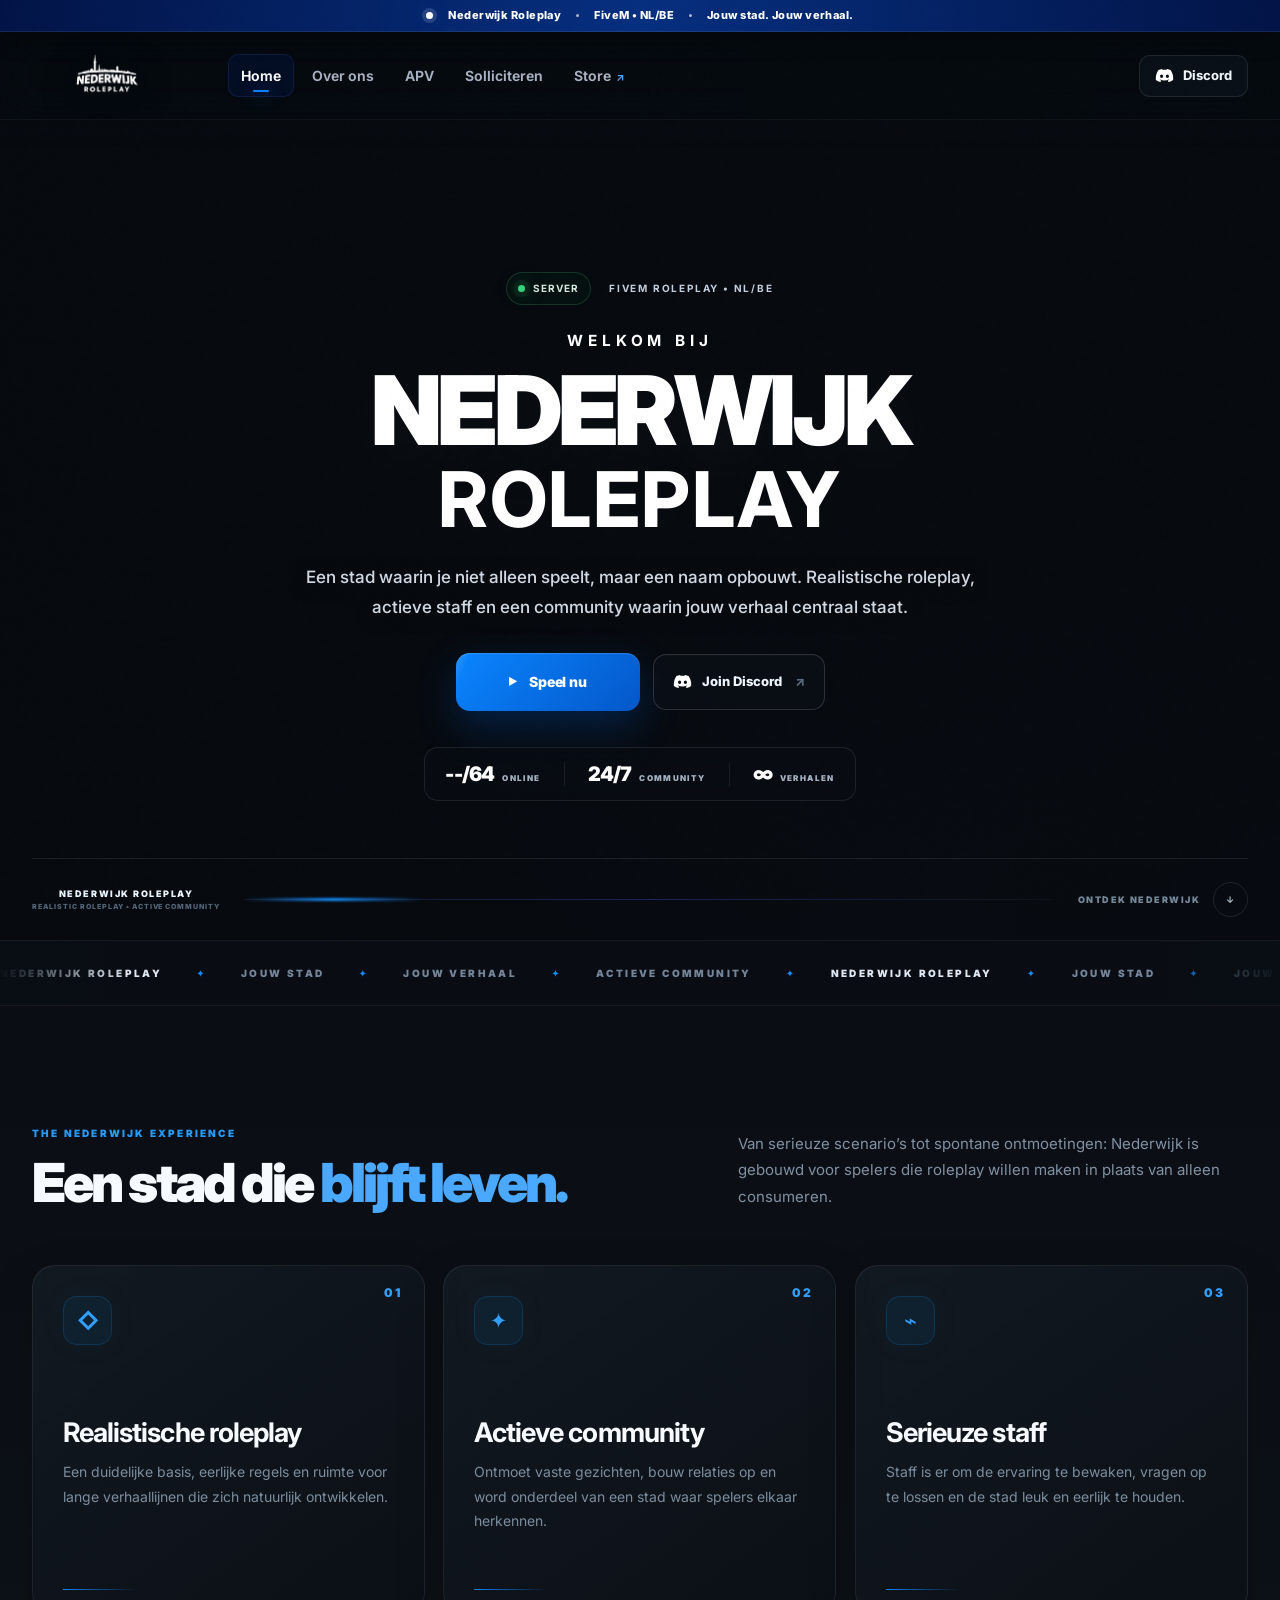
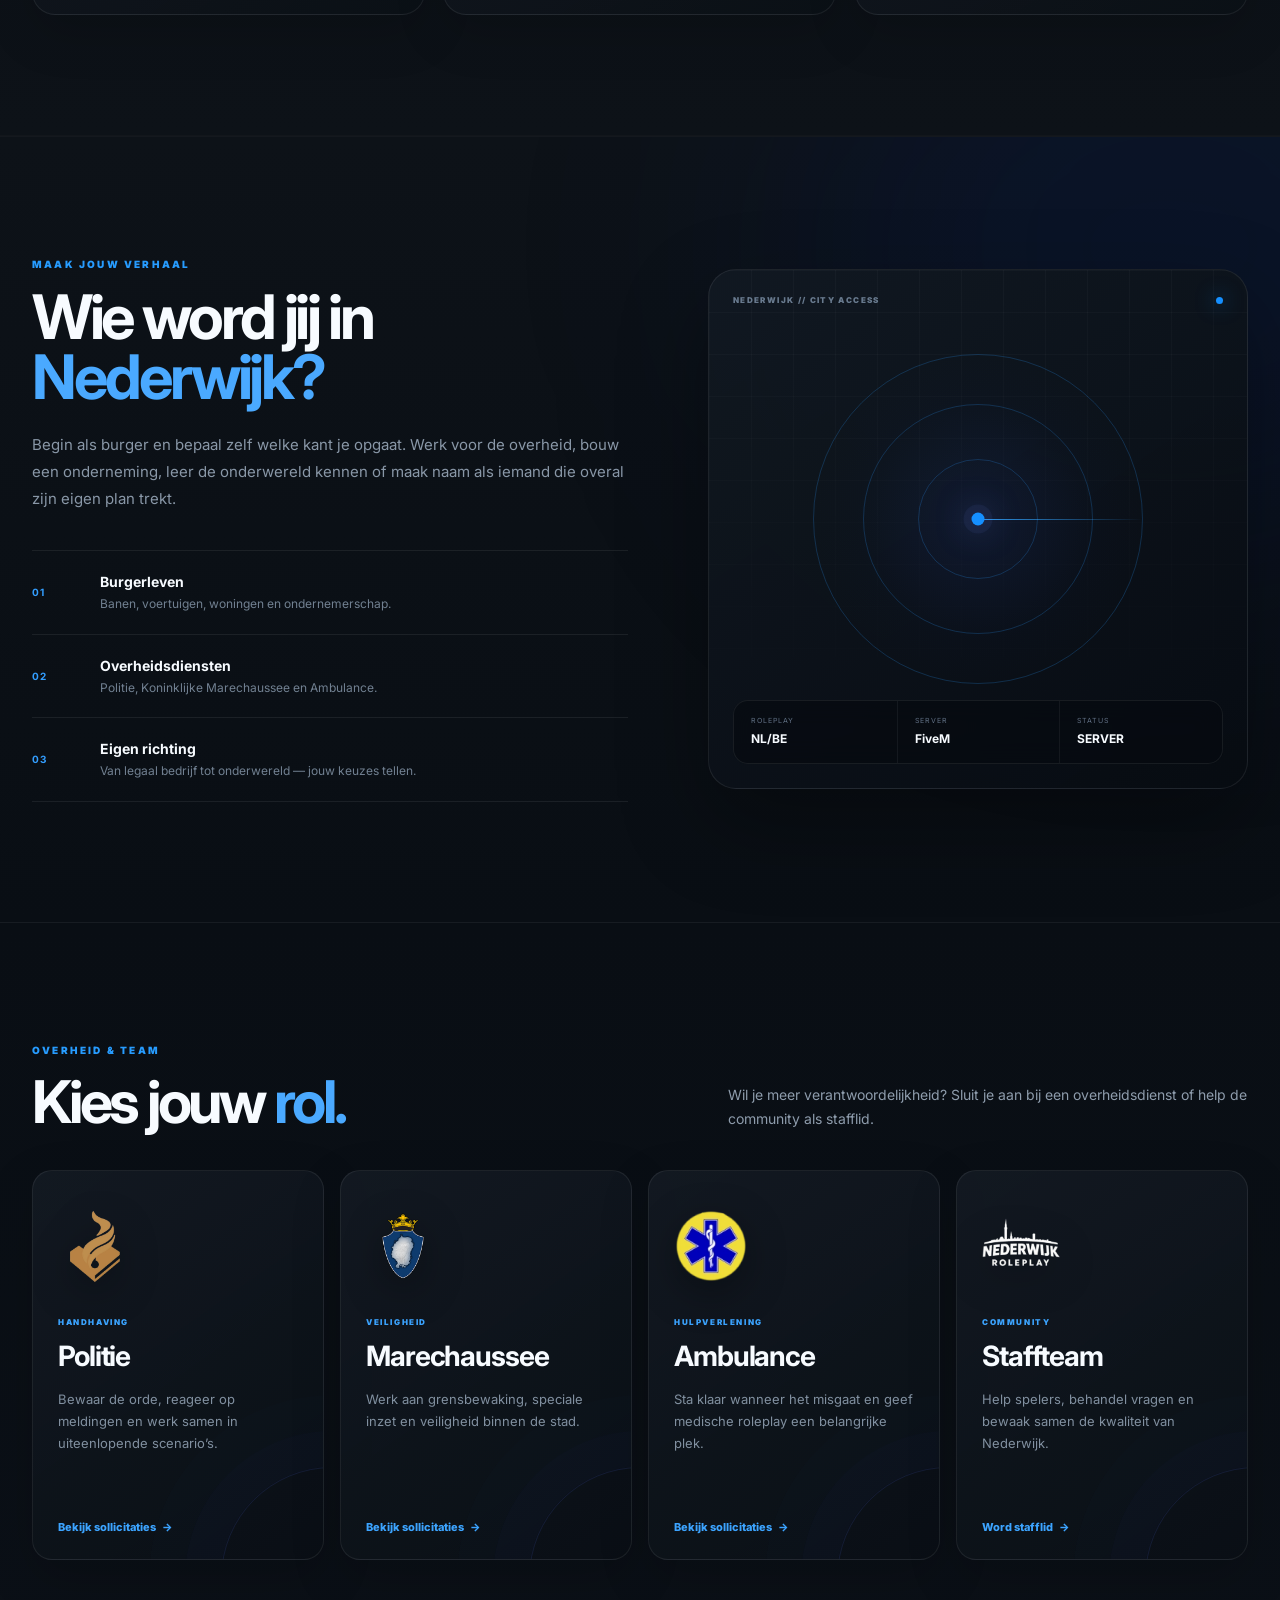
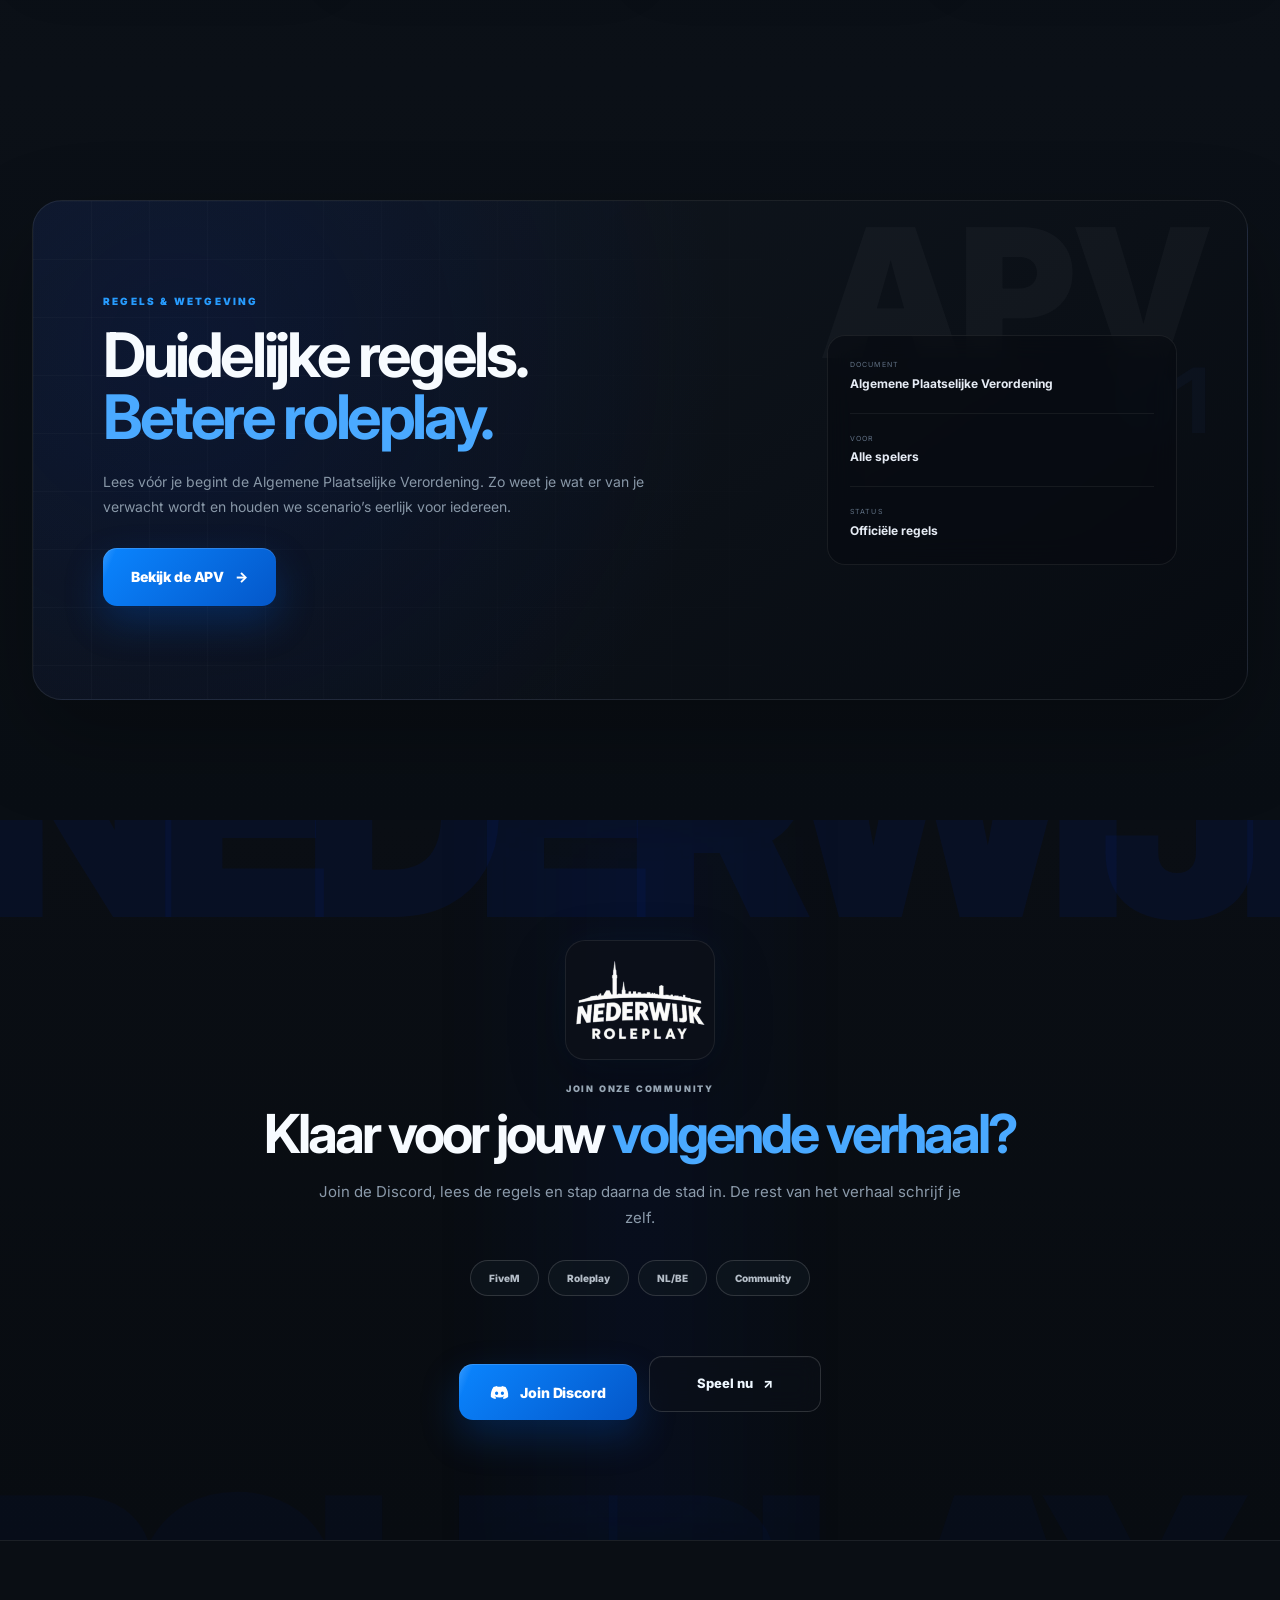
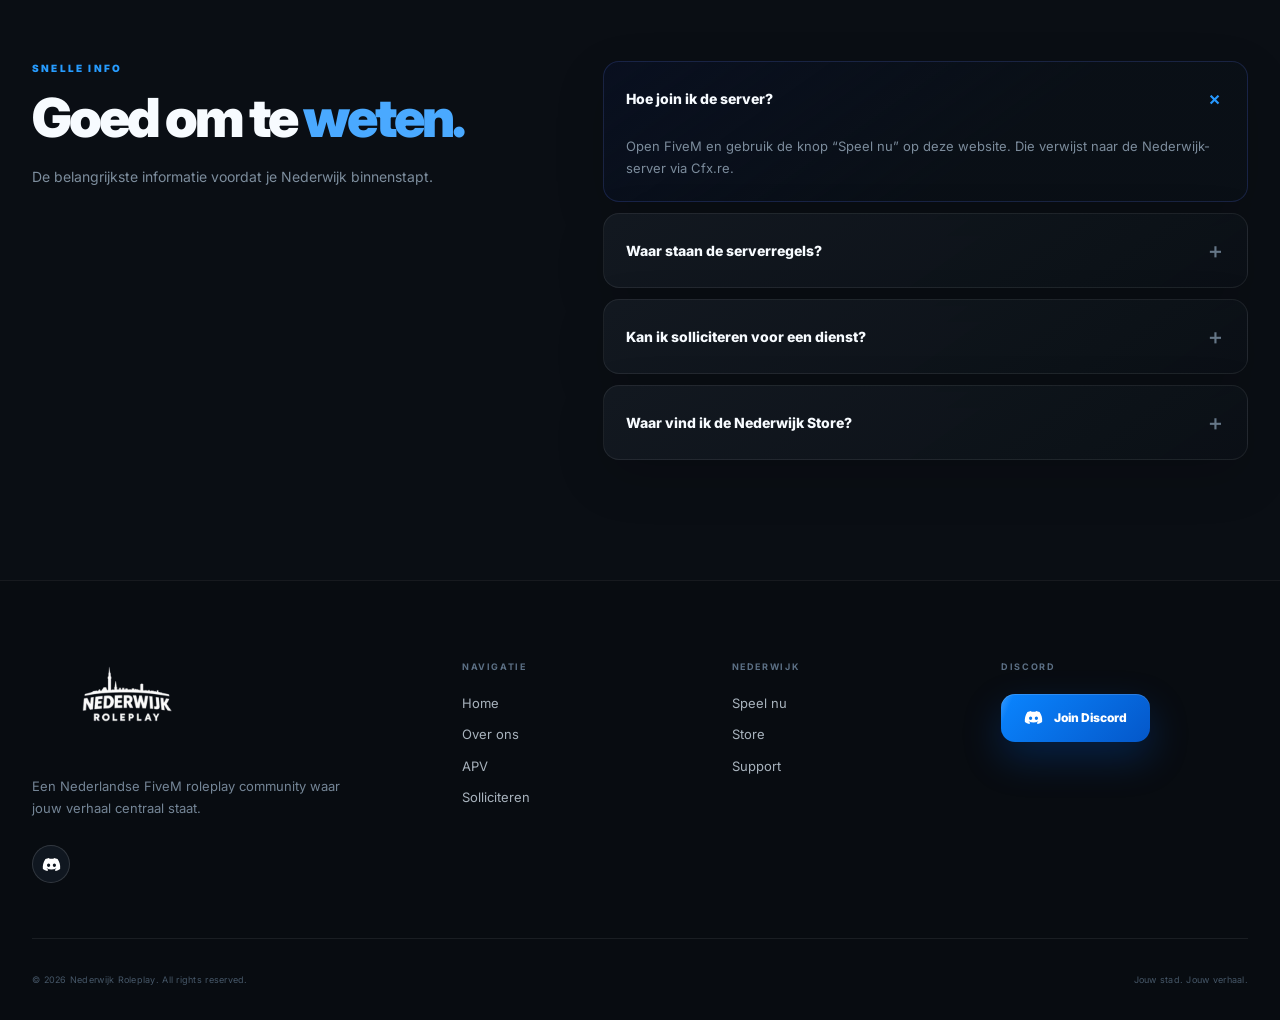
==== commit f193b5ae: "Update index.html" ====
--- a/index.html
+++ b/index.html
@@ -75,7 +75,7 @@
             </h1>
             <p class="hero-v5-lead v5-enter v5-delay-3">Een stad waarin je niet alleen speelt, maar een naam opbouwt. Realistische roleplay, actieve staff en een community waarin jouw verhaal centraal staat.</p>
             <div class="hero-v5-actions v5-enter v5-delay-4">
-              <a href="https://cfx.re/join/da4pzj" target="_blank" rel="noreferrer" class="primary-btn magnetic play-btn">
+              <a href="https://cfx.re/join/6myb836" target="_blank" rel="noreferrer" class="primary-btn magnetic play-btn">
                 <span class="play-icon">▶</span> Speel nu
               </a>
               <a href="https://discord.gg/Qrs68Z2X9a" target="_blank" rel="noreferrer" class="v5-ghost-btn magnetic">
@@ -170,7 +170,7 @@
         <h2>Klaar voor jouw <span>volgende verhaal?</span></h2>
         <p class="community-sub">Join de Discord, lees de regels en stap daarna de stad in. De rest van het verhaal schrijf je zelf.</p>
         <div class="tags"><span>FiveM</span><span>Roleplay</span><span>NL/BE</span><span>Community</span></div>
-        <div class="community-actions"><a href="https://discord.gg/Qrs68Z2X9a" target="_blank" rel="noreferrer" class="discord-btn large magnetic"><img class="discord-brand-icon" src="assets/images/discord.svg" alt="" aria-hidden="true" /> Join Discord</a><a href="https://cfx.re/join/da4pzj" target="_blank" rel="noreferrer" class="v5-ghost-btn magnetic">Speel nu <span>↗</span></a></div>
+        <div class="community-actions"><a href="https://discord.gg/Qrs68Z2X9a" target="_blank" rel="noreferrer" class="discord-btn large magnetic"><img class="discord-brand-icon" src="assets/images/discord.svg" alt="" aria-hidden="true" /> Join Discord</a><a href="cfx.re/join/6myb836" target="_blank" rel="noreferrer" class="v5-ghost-btn magnetic">Speel nu <span>↗</span></a></div>
       </div>
     </section>
 
@@ -191,7 +191,7 @@
     <div class="shell footer-grid">
       <div class="footer-brand"><a href="#home" class="footer-logo"><img src="assets/images/nederwijk-logo.png" alt="Nederwijk Roleplay" /></a><p>Een Nederlandse FiveM roleplay community waar jouw verhaal centraal staat.</p><a href="https://discord.gg/Qrs68Z2X9a" target="_blank" rel="noreferrer" class="social-round" aria-label="Discord"><img src="assets/images/discord.svg" alt="" aria-hidden="true" /></a></div>
       <div><h4>NAVIGATIE</h4><a href="#home">Home</a><a href="#over">Over ons</a><a href="apv/">APV</a><a href="solliciteren/">Solliciteren</a></div>
-      <div><h4>NEDERWIJK</h4><a href="https://cfx.re/join/da4pzj" target="_blank" rel="noreferrer">Speel nu</a><a href="https://Nederwijk-roleplay.tebex.io/">Store</a><a href="https://discord.gg/Qrs68Z2X9a" target="_blank" rel="noreferrer">Support</a></div>
+      <div><h4>NEDERWIJK</h4><a href="cfx.re/join/6myb836" target="_blank" rel="noreferrer">Speel nu</a><a href="https://Nederwijk-roleplay.tebex.io/">Store</a><a href="https://discord.gg/Qrs68Z2X9a" target="_blank" rel="noreferrer">Support</a></div>
       <div><h4>DISCORD</h4><a href="https://discord.gg/Qrs68Z2X9a" target="_blank" rel="noreferrer" class="discord-btn footer-discord"><img class="discord-brand-icon" src="assets/images/discord.svg" alt="" aria-hidden="true" /> Join Discord</a></div>
     </div>
     <div class="shell footer-bottom"><span>© 2026 Nederwijk Roleplay. All rights reserved.</span><span>Jouw stad. Jouw verhaal.</span></div>
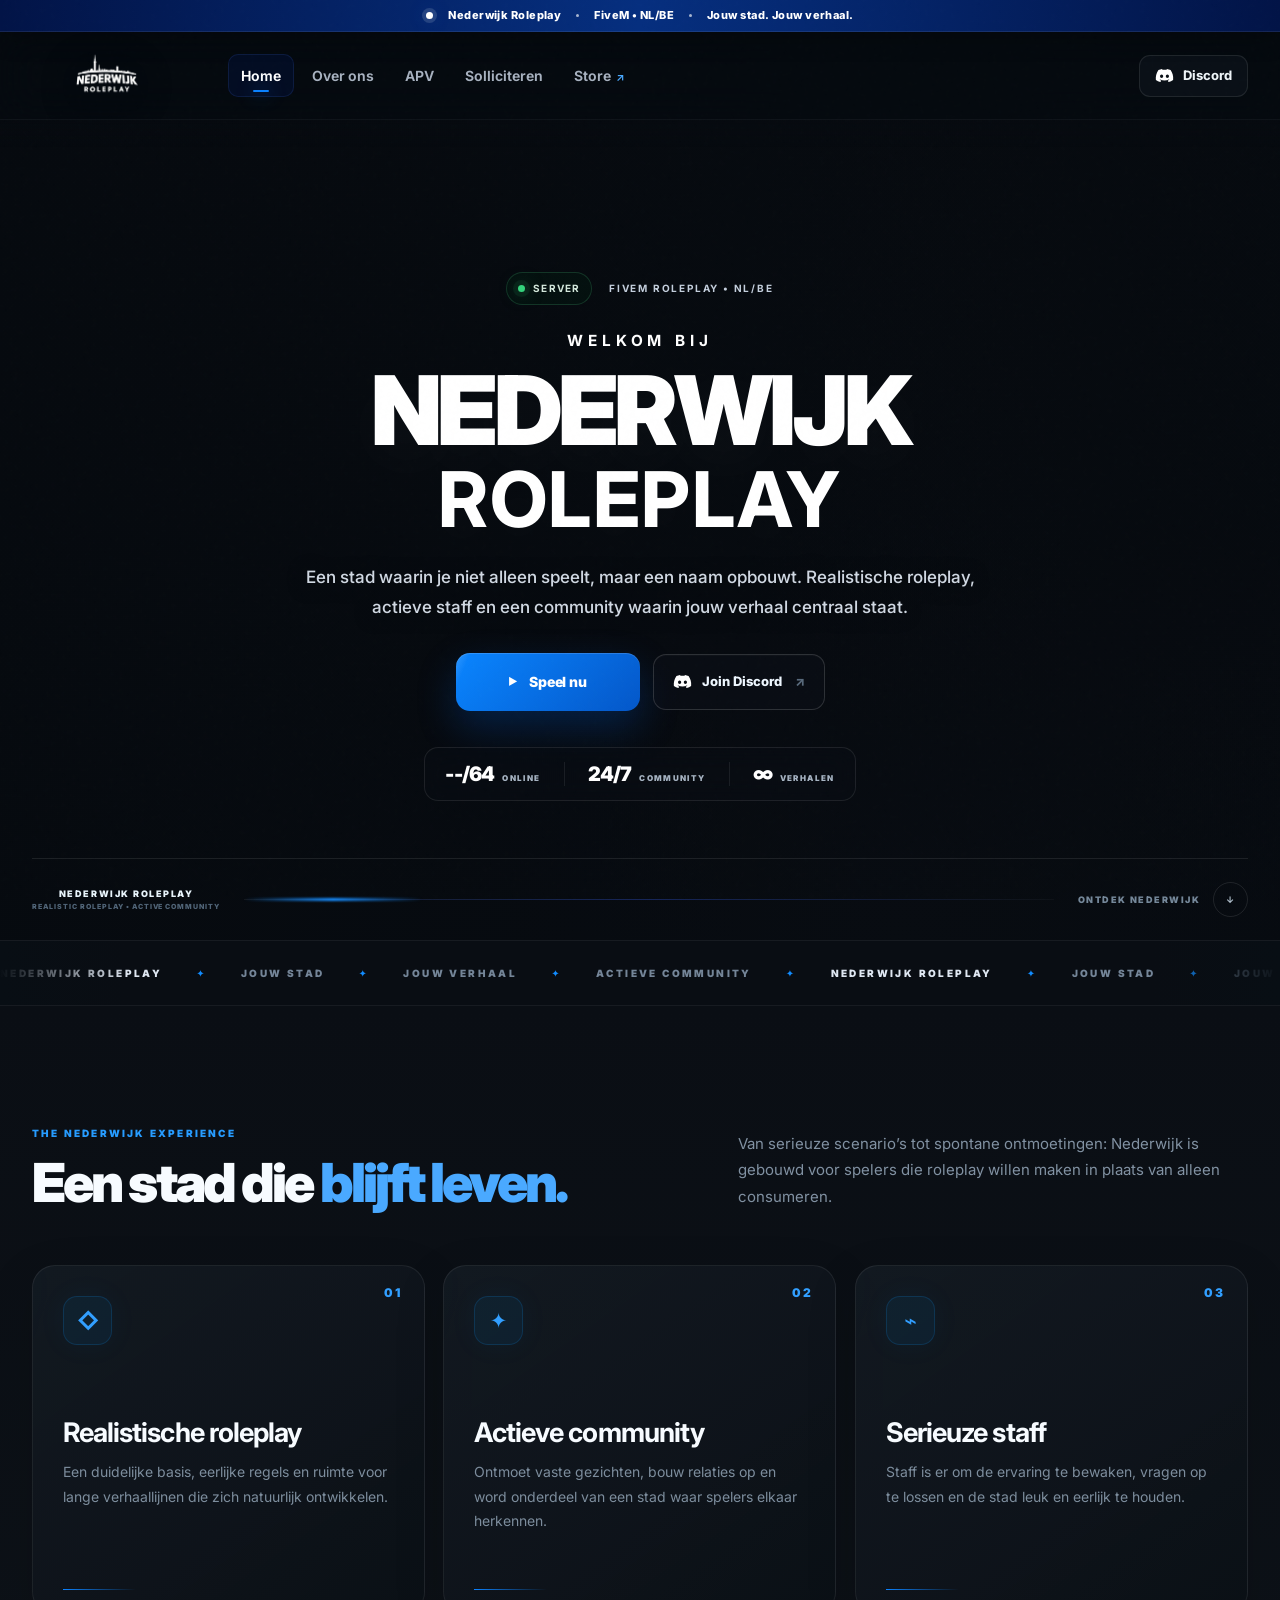
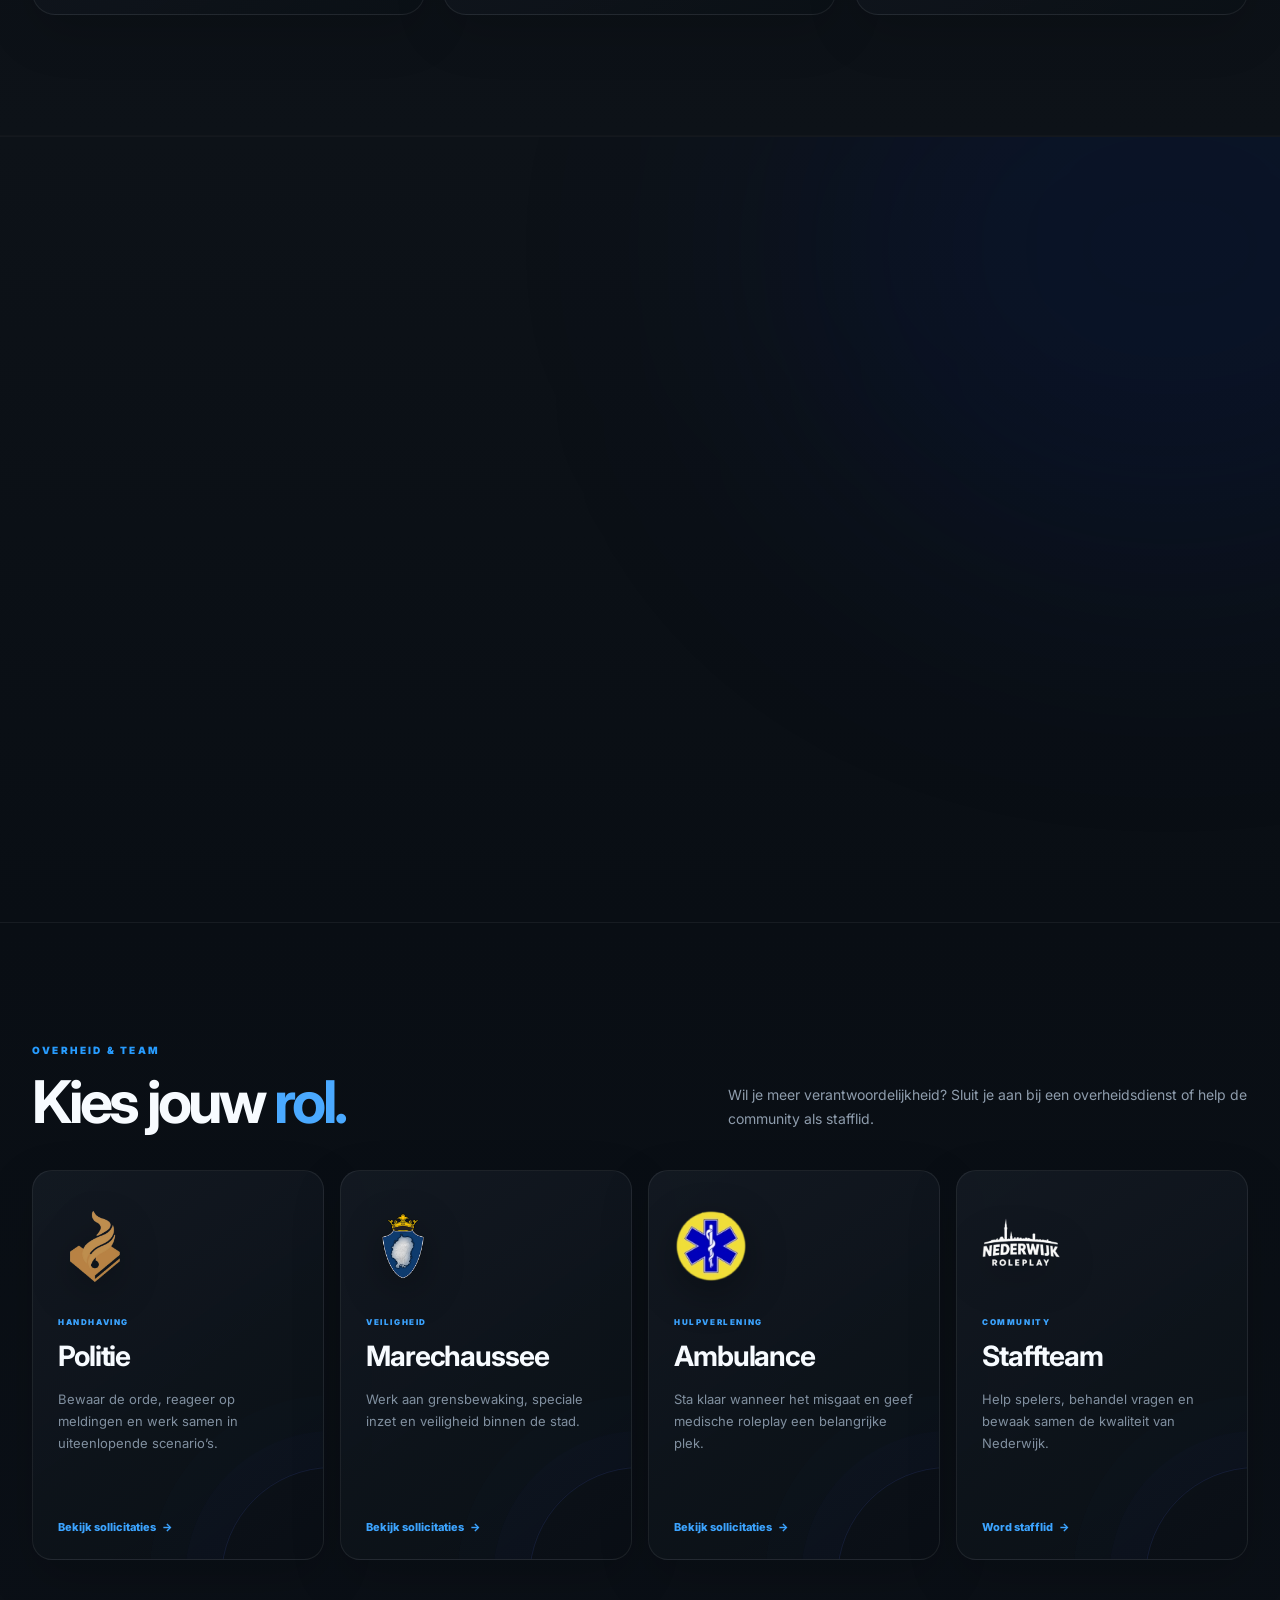
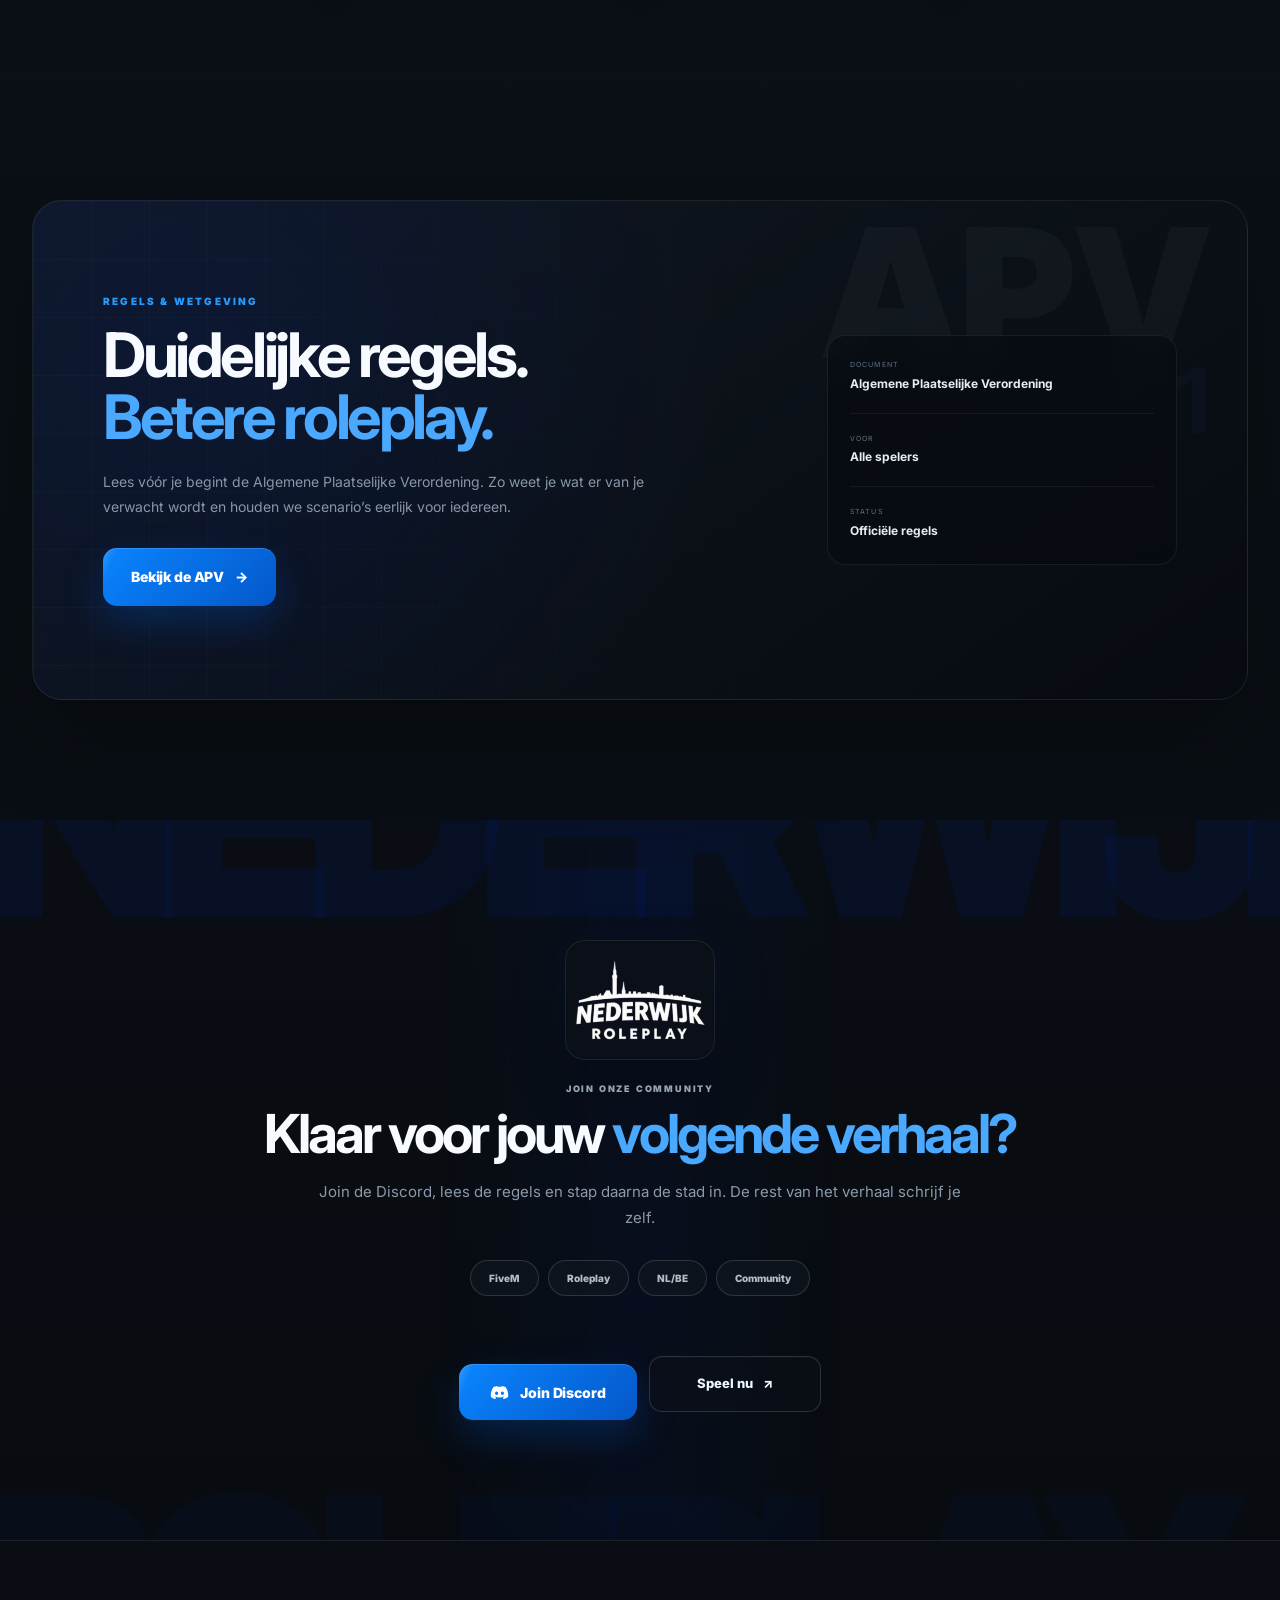
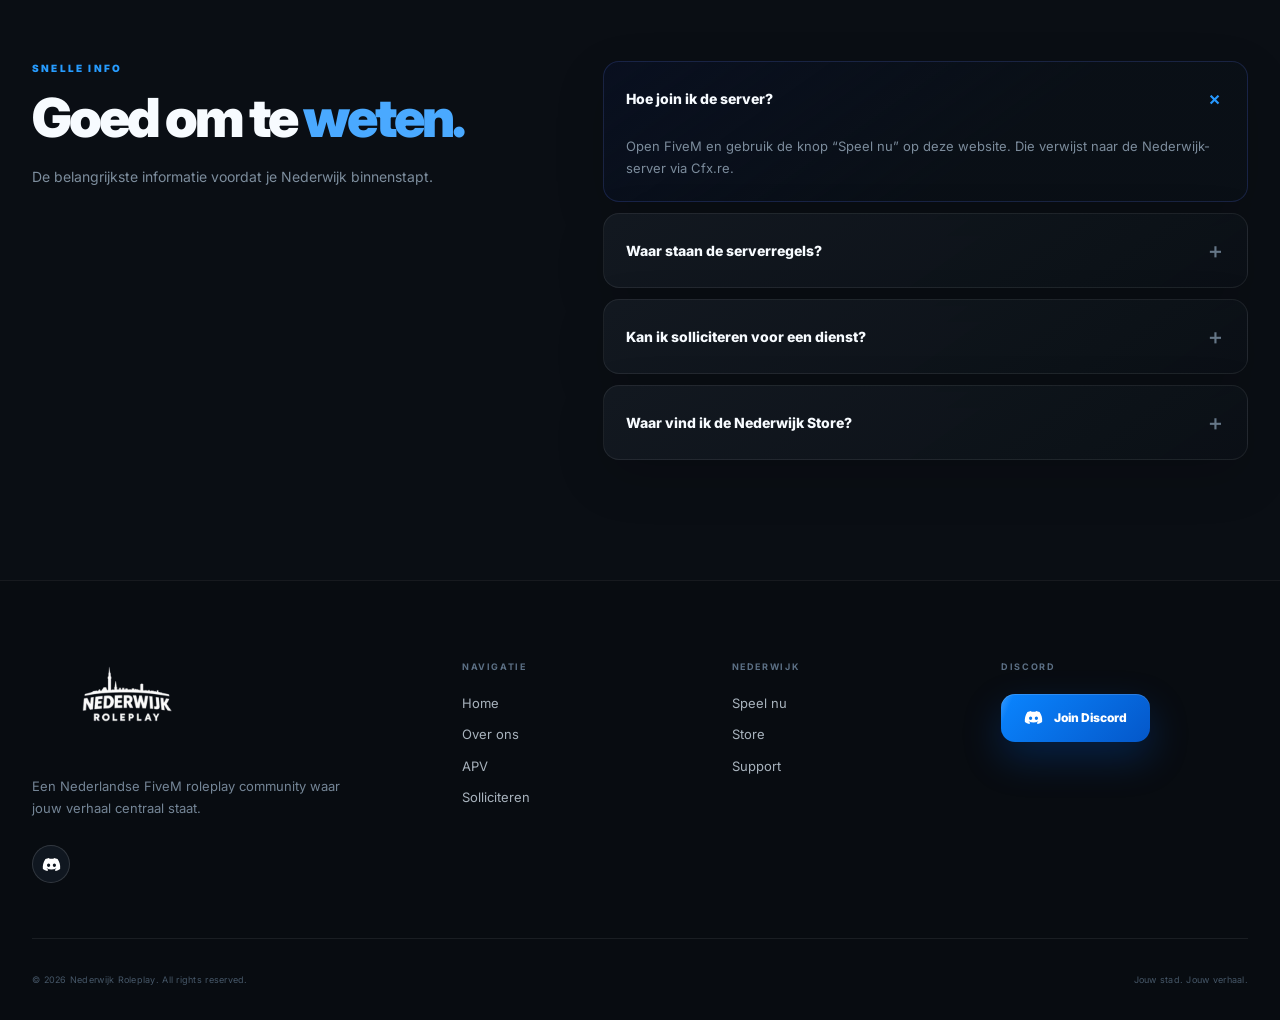
==== commit fb975d93: "Update index.html" ====
--- a/index.html
+++ b/index.html
@@ -38,7 +38,7 @@
         <a href="#over">Over ons</a>
         <a href="apv/">APV</a>
         <a href="solliciteren/">Solliciteren</a>
-        <a href="https://Nederwijk-roleplay.tebex.io/" class="nav-store-link">Store <span>↗</span></a>
+        <a href="" class="nav-store-link">Store <span>↗</span></a>
       </div>
       <div class="nav-actions">
         <a class="outline-btn nav-discord-btn" href="https://discord.gg/Qrs68Z2X9a" target="_blank" rel="noreferrer">
@@ -191,7 +191,7 @@
     <div class="shell footer-grid">
       <div class="footer-brand"><a href="#home" class="footer-logo"><img src="assets/images/nederwijk-logo.png" alt="Nederwijk Roleplay" /></a><p>Een Nederlandse FiveM roleplay community waar jouw verhaal centraal staat.</p><a href="https://discord.gg/Qrs68Z2X9a" target="_blank" rel="noreferrer" class="social-round" aria-label="Discord"><img src="assets/images/discord.svg" alt="" aria-hidden="true" /></a></div>
       <div><h4>NAVIGATIE</h4><a href="#home">Home</a><a href="#over">Over ons</a><a href="apv/">APV</a><a href="solliciteren/">Solliciteren</a></div>
-      <div><h4>NEDERWIJK</h4><a href="cfx.re/join/6myb836" target="_blank" rel="noreferrer">Speel nu</a><a href="https://Nederwijk-roleplay.tebex.io/">Store</a><a href="https://discord.gg/Qrs68Z2X9a" target="_blank" rel="noreferrer">Support</a></div>
+      <div><h4>NEDERWIJK</h4><a href="cfx.re/join/6myb836" target="_blank" rel="noreferrer">Speel nu</a><a href="https://nederwijk.tebex.io/">Store</a><a href="https://discord.gg/Qrs68Z2X9a" target="_blank" rel="noreferrer">Support</a></div>
       <div><h4>DISCORD</h4><a href="https://discord.gg/Qrs68Z2X9a" target="_blank" rel="noreferrer" class="discord-btn footer-discord"><img class="discord-brand-icon" src="assets/images/discord.svg" alt="" aria-hidden="true" /> Join Discord</a></div>
     </div>
     <div class="shell footer-bottom"><span>© 2026 Nederwijk Roleplay. All rights reserved.</span><span>Jouw stad. Jouw verhaal.</span></div>
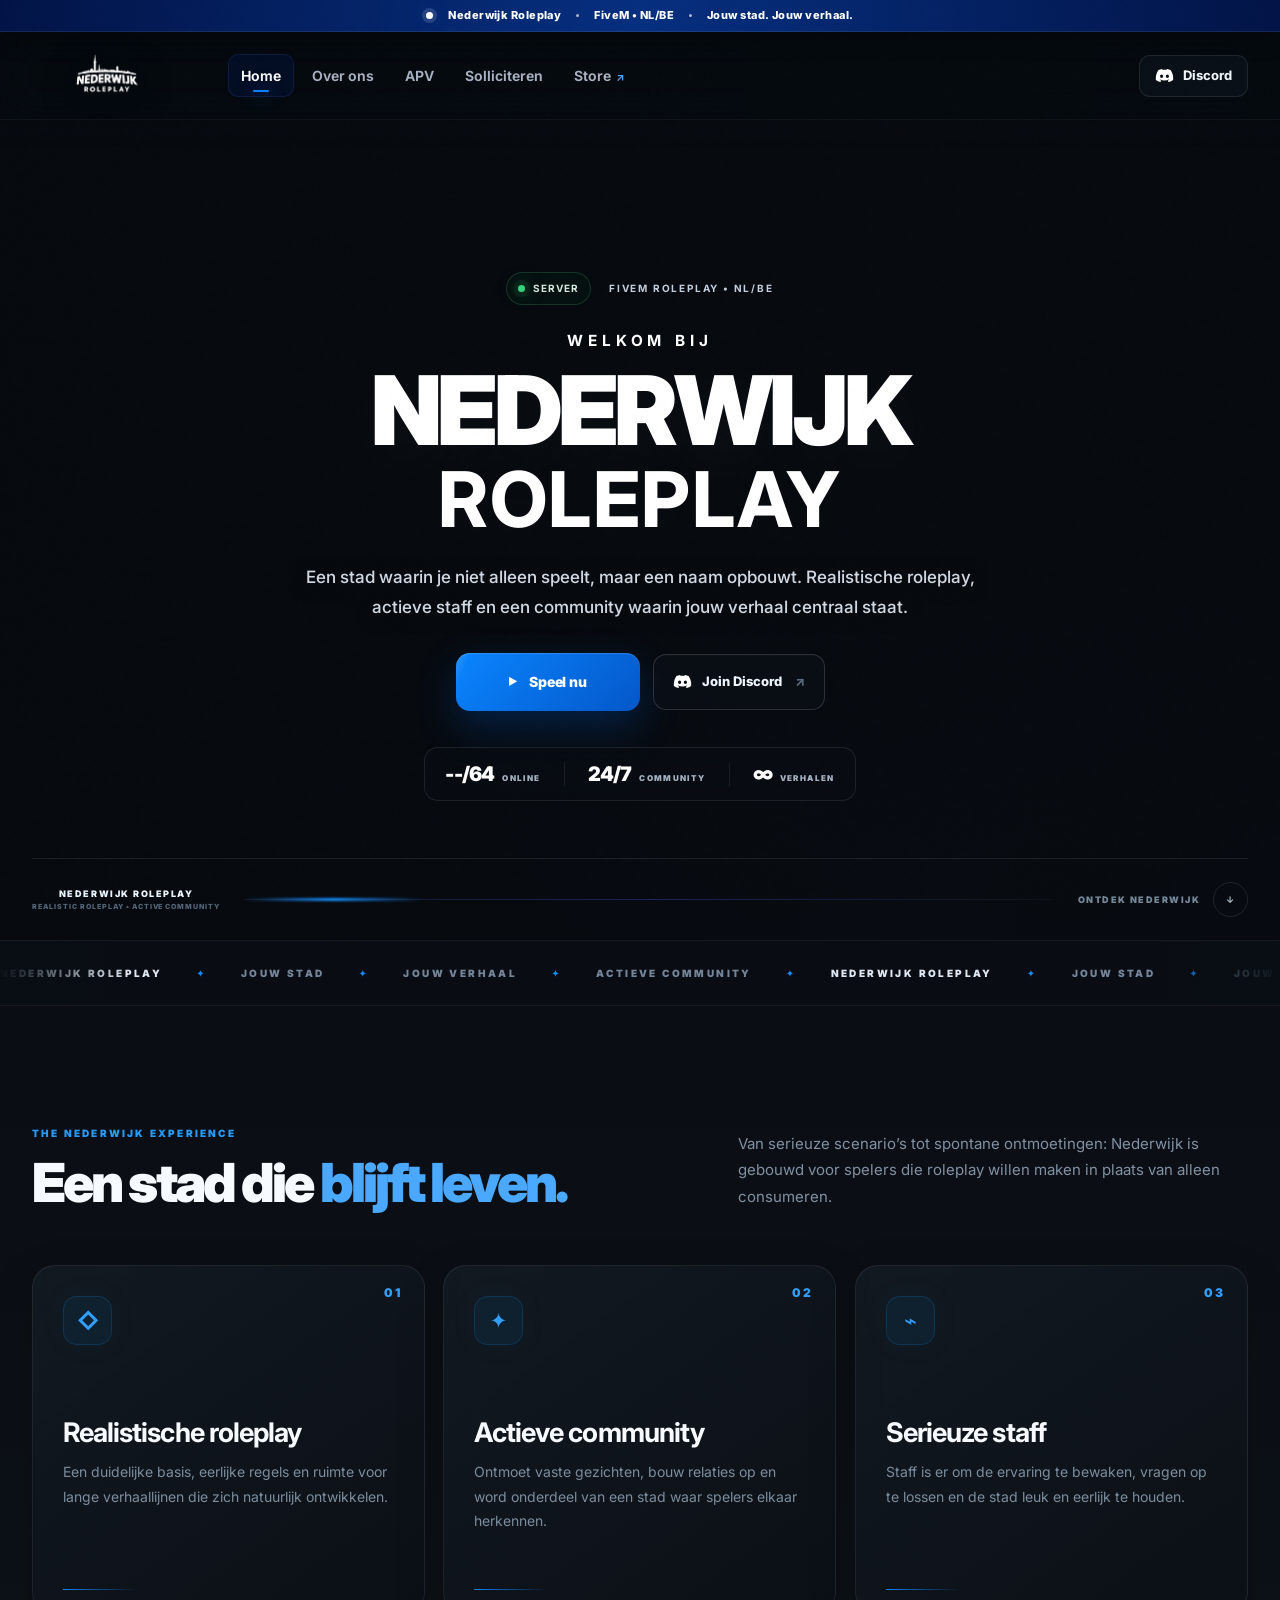
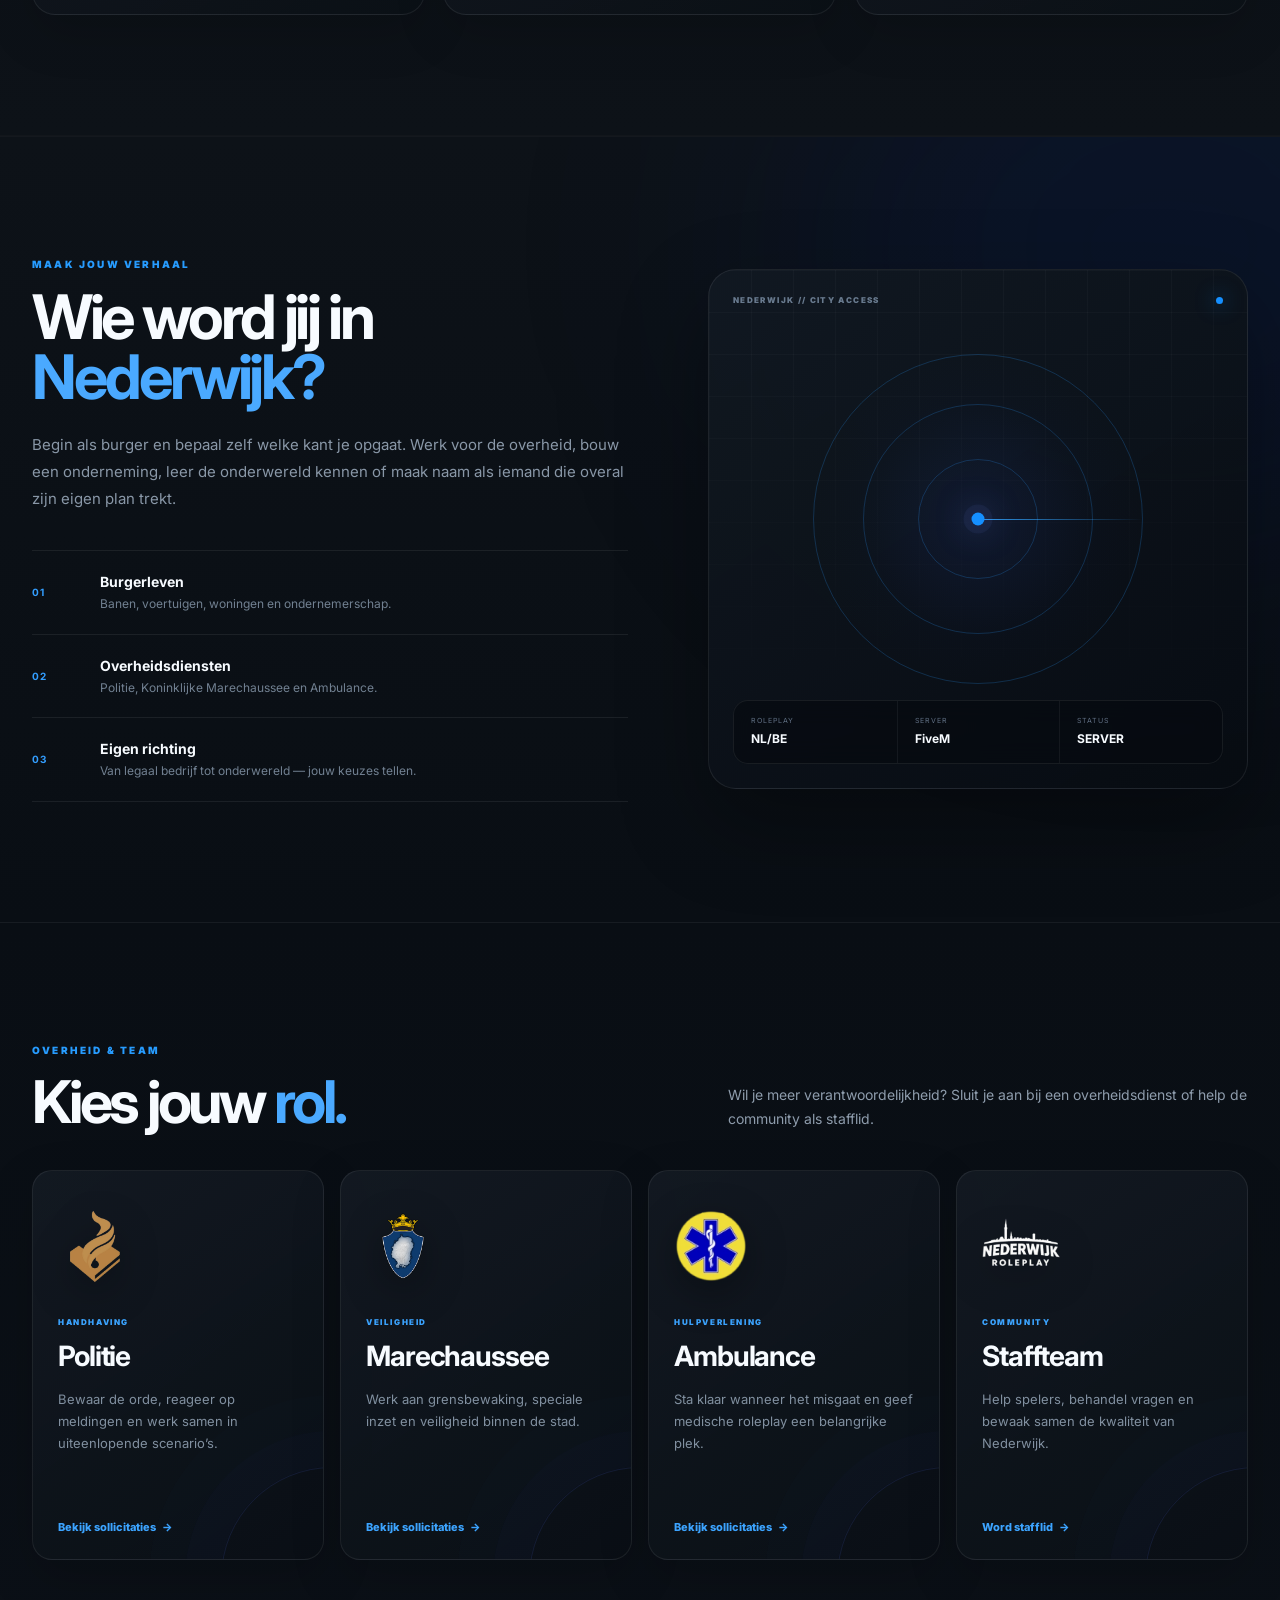
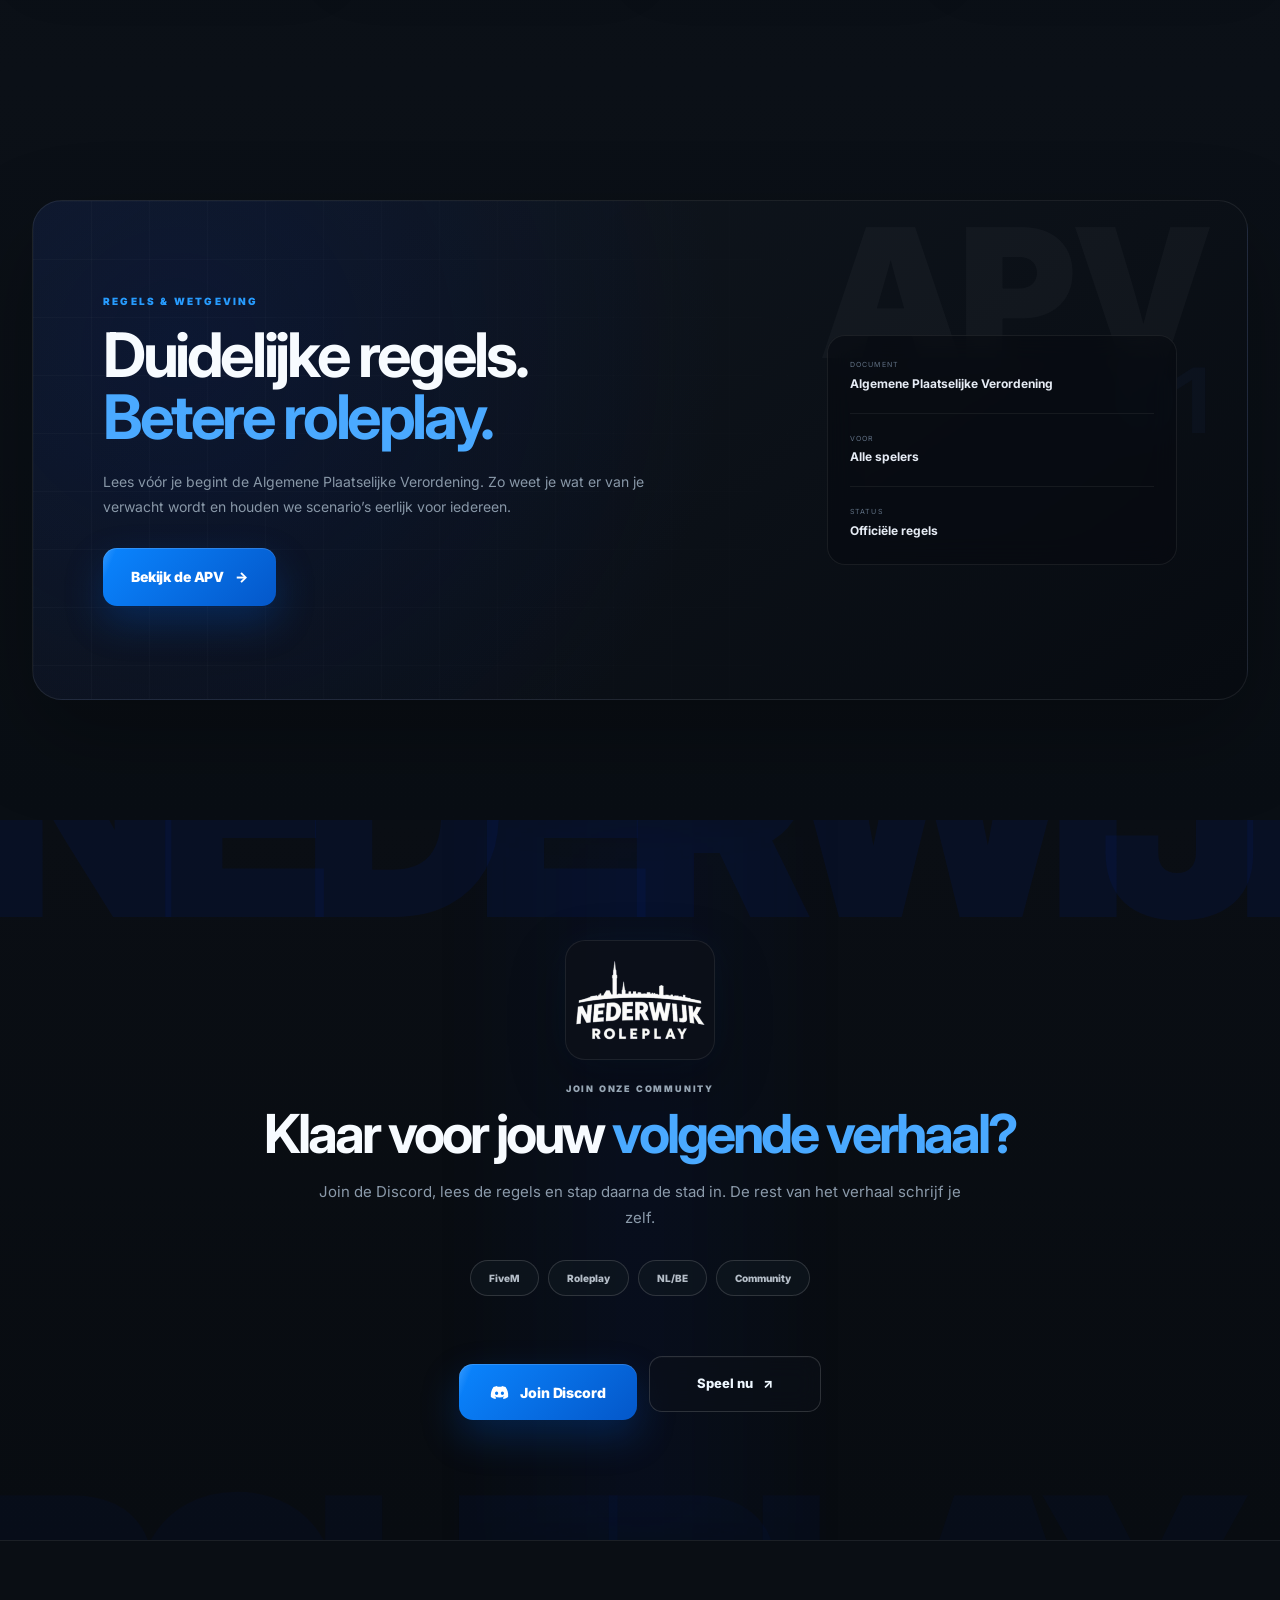
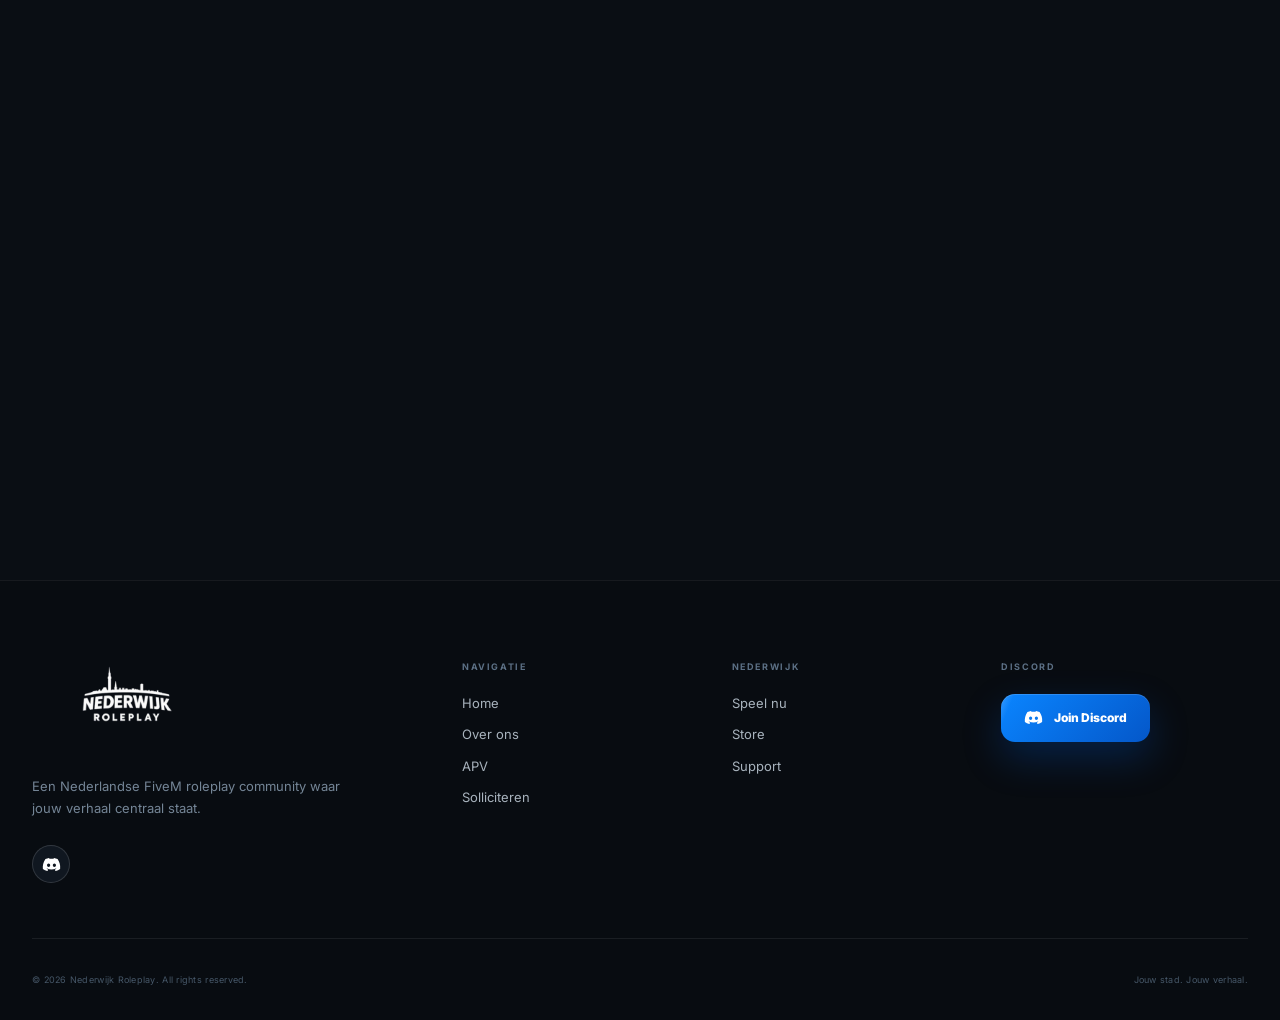
==== commit 083376cc: "Update index.html" ====
--- a/index.html
+++ b/index.html
@@ -38,7 +38,7 @@
         <a href="#over">Over ons</a>
         <a href="apv/">APV</a>
         <a href="solliciteren/">Solliciteren</a>
-        <a href="" class="nav-store-link">Store <span>↗</span></a>
+        <a href="https://nederwijk.tebex.io/" class="nav-store-link">Store <span>↗</span></a>
       </div>
       <div class="nav-actions">
         <a class="outline-btn nav-discord-btn" href="https://discord.gg/Qrs68Z2X9a" target="_blank" rel="noreferrer">
